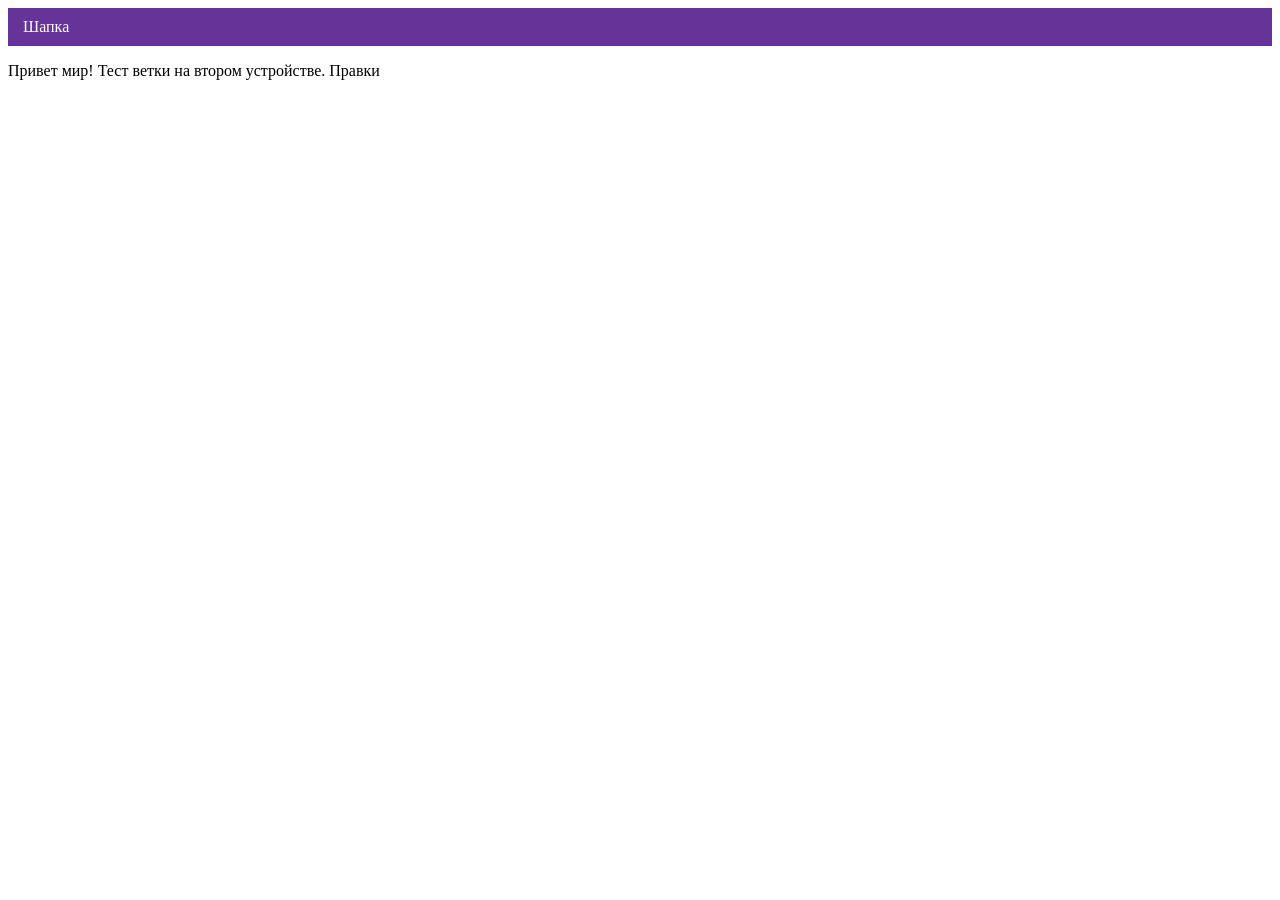
==== index.html @ c87e52ac "Deploying to gh-pages from @ genntanaka/1748441-cat-energy-31@ff156e815c1414231056977836ebc78f04cba5" ====
<!DOCTYPE html><html class="page" lang="ru"><head><meta charset="UTF-8"><title>Название проекта</title><meta name="viewport" content="width=device-width,initial-scale=1"><link rel="stylesheet" href="styles/styles.css"><script src="scripts/index.js" defer="defer"></script></head><body class="page__body"><header class="header">Шапка</header><p>Привет мир! Тест ветки на втором устройстве. Правки</p></body></html>
---- styles/styles.css ----
.header{color:#fff;background-color:#639;padding:10px 15px}
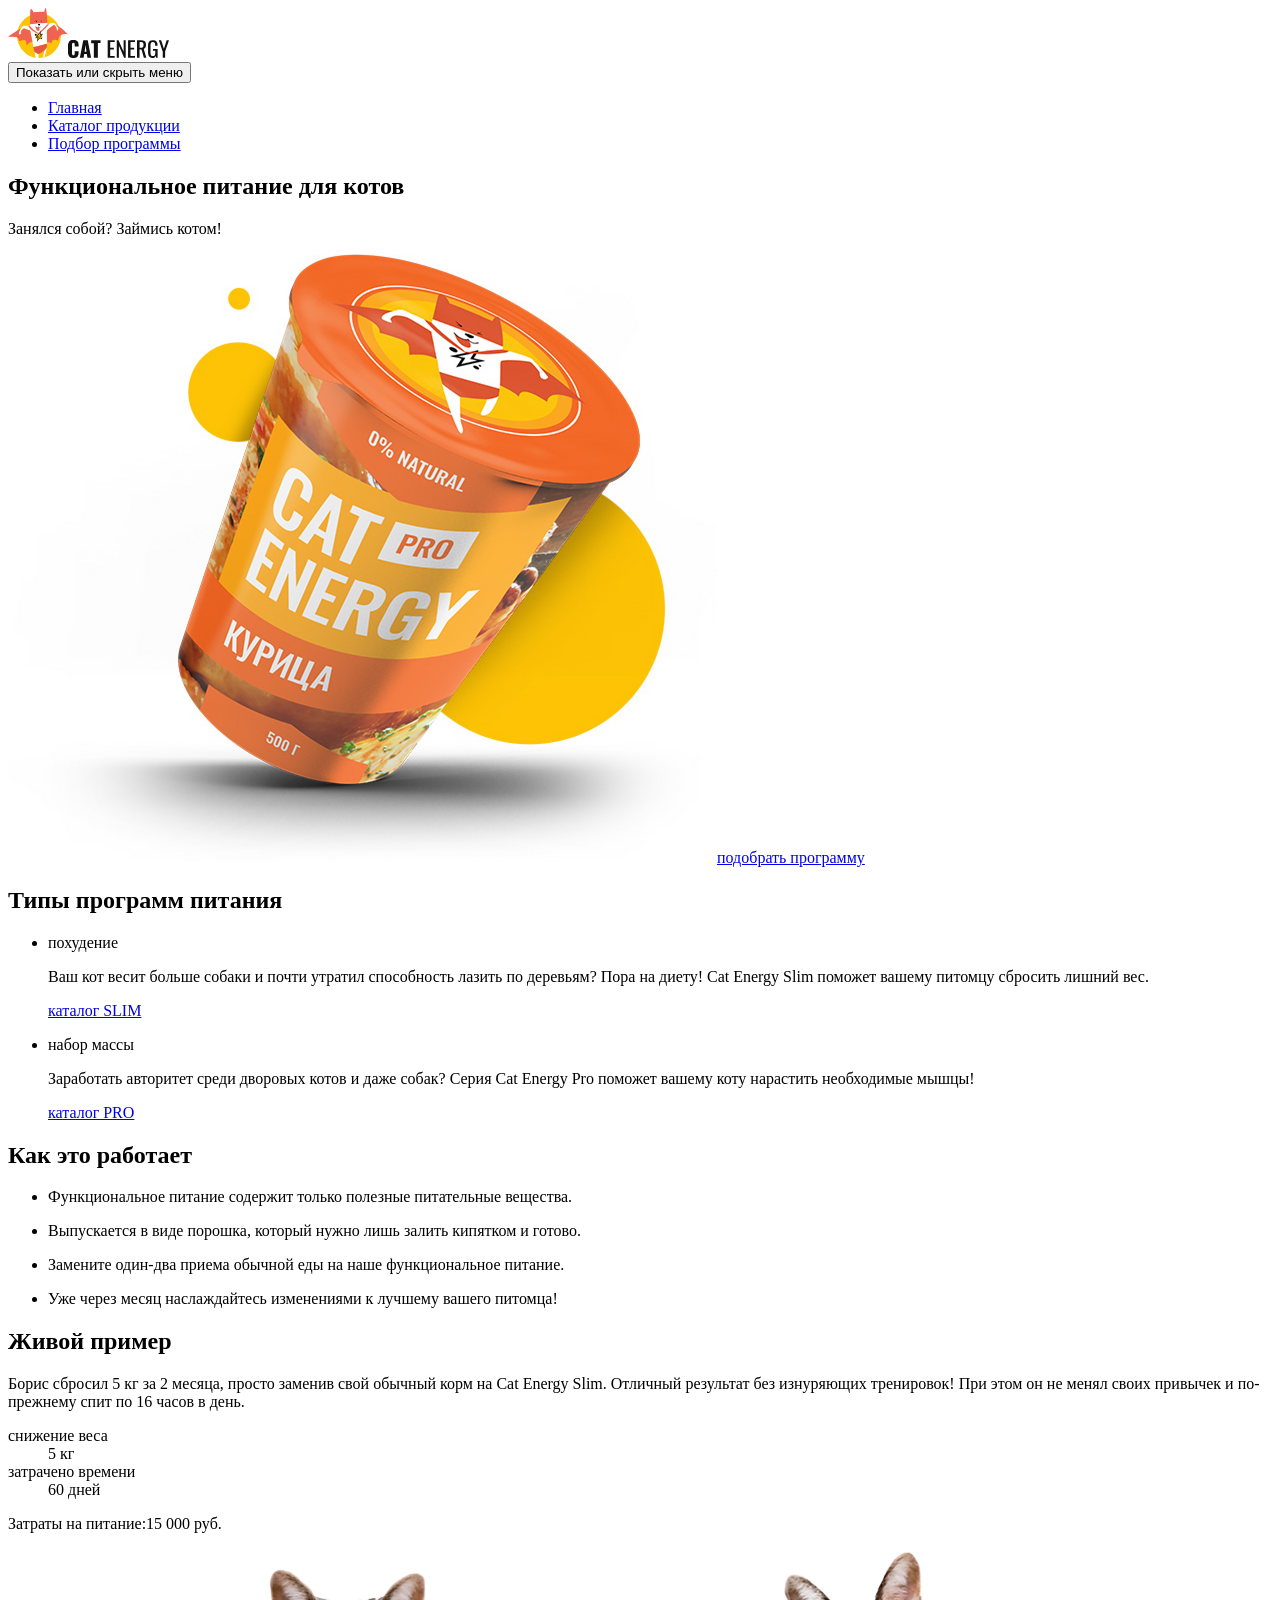
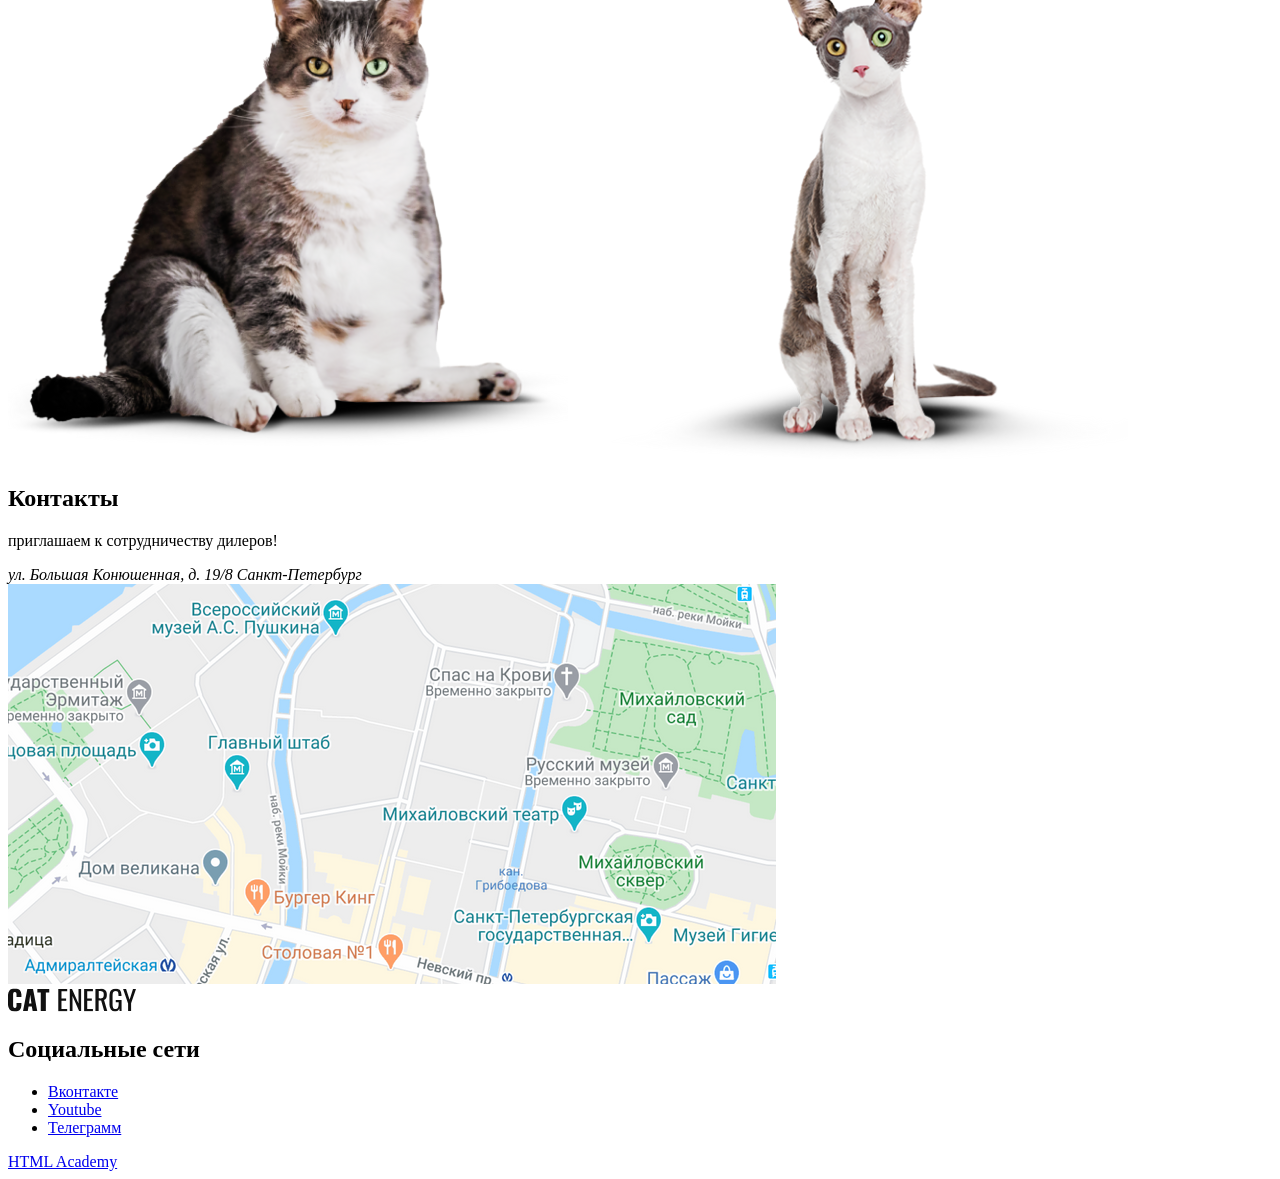
==== commit 1eb22d0b: "Deploying to gh-pages from @ genntanaka/1748441-cat-energy-31@c30f4a651439b0972ccc7d5ef53b4462b47292" ====
--- a/index.html
+++ b/index.html
@@ -1 +1 @@
-<!DOCTYPE html><html class="page" lang="ru"><head><meta charset="UTF-8"><title>Название проекта</title><meta name="viewport" content="width=device-width,initial-scale=1"><link rel="stylesheet" href="styles/styles.css"><script src="scripts/index.js" defer="defer"></script></head><body class="page__body"><header class="header">Шапка</header><p>Привет мир! Тест ветки на втором устройстве. Правки</p></body></html>+<!DOCTYPE html><html class="page" lang="ru"><head><meta charset="UTF-8"><title>Cat Energy - функциональное питание для котов</title><meta name="viewport" content="width=device-width,initial-scale=1"><link rel="apple-touch-icon" sizes="180x180" href="favicons/apple-touch-icon.png"><link rel="icon" type="image/png" sizes="32x32" href="favicons/favicon-32x32.png"><link rel="icon" type="image/png" sizes="16x16" href="favicons/favicon-16x16.png"><link rel="manifest" href="site.webmanifest"><link rel="mask-icon" href="favicons/safari-pinned-tab.svg" color="#5bbad5"><meta name="msapplication-TileColor" content="#da532c"><meta name="theme-color" content="#ffffff"><link rel="stylesheet" href="styles/styles.css"><script src="scripts/index.js" defer="defer"></script></head><body class="page__body"><header class="main-header"><a class="logo logo--header" href="index.html"><picture><source type="image/svg+xml" media="(min-width: 1440px)" srcset="images/logo.svg" width="70" height="59"><source type="image/svg+xml" media="(min-width: 768px)" srcset="images/t-logo.svg" width="60" height="50"><img class="main-header__logo-image" src="images/m-logo.svg" width="33" height="38" alt="Логотип белый кот в оранжевом костюме супер героя"></picture><img class="main-header__logo-text" src="images/logo-text.svg" width="101" height="18" alt="Cat Energy"></a><nav class="main-nav"><button class="main-nav__toggle toggle" type="button"><span class="visually-hidden">Показать или скрыть меню</span></button><ul class="main-nav__list menu-list"><li class="menu-list__item menu-list__item--current"><a href="index.html">Главная</a></li><li class="menu-list__item"><a href="catalog.html">Каталог продукции</a></li><li class="menu-list__item"><a href="#">Подбор программы</a></li></ul></nav></header><main class="main"><section class="hero"><h1 class="hero__title">Функциональное питание для котов</h1><p class="hero__text">Занялся собой? Займись котом!</p><picture><source width="522" height="499" type="image/png" media="(min-width: 1440px)" srcset="images/hero-jar@1x.png, images/hero-jar@2x.png 2x"><source width="709" height="609" type="image/png" media="(min-width: 768px)" srcset="images/t-hero-jar@1x.png, images/t-hero-jar@2x.png 2x"><img class="hero__image" src="images/m-hero-jar@1x.png" srcset="images/m-hero-jar@2x.png 2x" width="280" height="270" alt="Баночка с питанием для котом со вкусом курицы"></picture><a class="hero__buttom button button--primary" href="#">подобрать программу</a></section><section class="program"><h2 class="visually-hidden">Типы программ питания</h2><ul class="program__list"><li class="program__item program__item--slim"><p class="program__title">похудение</p><p class="program__text">Ваш кот весит больше собаки и почти утратил способность лазить по деревьям? Пора на диету! Cat Energy Slim поможет вашему питомцу сбросить лишний вес.</p><a class="program__link" href="#">каталог SLIM</a></li><li class="program__item program__item--pro"><p class="program__title">набор массы</p><p class="program__text">Заработать авторитет среди дворовых котов и даже собак? Серия Cat Energy Pro поможет вашему коту нарастить необходимые мышцы!</p><a class="program__link" href="#">каталог PRO</a></li></ul></section><section class="usage"><h2 class="usage__title title">Как это работает</h2><ul class="usage__list"><li class="usage__item usage__item--health"><p class="usage__text">Функциональное питание содержит только полезные питательные вещества.</p></li><li class="usage__item usage__item--water"><p class="usage__text">Выпускается в виде порошка, который нужно лишь залить кипятком и готово.</p></li><li class="usage__item usage__item--food"><p class="usage__text">Замените один-два приема обычной еды на наше функциональное питание.</p></li><li class="usage__item usage__item--time"><p class="usage__text">Уже через месяц наслаждайтесь изменениями к лучшему вашего питомца!</p></li></ul></section><section class="result"><h2 class="result__title title">Живой пример</h2><p class="result__text">Борис сбросил 5 кг за 2 месяца, просто заменив свой обычный корм на Cat Energy Slim. Отличный результат без изнуряющих тренировок! При этом он не менял своих привычек и по-прежнему спит по 16 часов в день.</p><dl class="result__list"><dt>снижение веса</dt><dd>5 кг</dd><dt>затрачено времени</dt><dd>60 дней</dd></dl><p class="result__price"><span>Затраты на питание:</span><span>15 000 руб.</span></p><div class="result__images result-swipe"><picture><source width="560" height="512" type="image/png" media="(min-width: 768px)" srcset="images/t-before-cat@1x.png, images/t-before-cat@2x.png 2x"><img class="result-swipe__before" src="images/m-before-cat@1x.png" srcset="images/m-before-cat@2x.png 2x" width="280" height="256" alt="Толстый черно белый кот до приема специального питания"></picture><span class="result-swipe__button"></span><picture><source width="560" height="512" type="image/png" media="(min-width: 768px)" srcset="images/t-after-cat@1x.png, images/t-after-cat@2x.png 2x"><img class="result-swipe__after" src="images/m-after-cat@1x.png" srcset="images/m-after-cat@2x.png 2x" width="280" height="256" alt="Стройный черно белый кот после приема специально питания"></picture></div></section><section class="contacts"><h2 class="visually-hidden">Контакты</h2><p class="contacts__invite">приглашаем к сотрудничеству дилеров!</p><address class="contacts__address">ул. Большая Конюшенная, д. 19/8 Санкт-Петербург</address><div class="map"><picture><source width="1440" height="400" type="image/png" media="(min-width: 1440px)" srcset="images/map@1x.png, images/map@2x.png 2x"><source width="768" height="400" type="image/png" media="(min-width: 768px)" srcset="images/t-map@1x.png, images/t-map@2x.png 2x"><img class="contacts__map" src="images/m-map@1x.png" srcset="images/m-map@2x.png 2x" width="320" height="362" alt="карта с маркером по адресу ул. Большая Конюшенная, д. 19/8 Санкт-Петербург"></picture><!-- будущий фрейм карты --></div></section></main><footer class="main-footer"><a class="logo logo--footer" href="index.html"><img class="main-footer__image" src="images/logo-text.svg" width="128" height="24" alt="Cat Energy"></a><section class="main-footer__social social"><h2 class="visually-hidden">Социальные сети</h2><ul class="social__list"><li class="social__item"><a class="social__link social__link--vk" href="#"><span class="visually-hidden">Вконтакте</span></a></li><li class="social__item"><a class="social__link social__link--youtube" href="#"><span class="visually-hidden">Youtube</span></a></li><li class="social__item"><a class="social__link social__link--tg" href="#"><span class="visually-hidden">Телеграмм</span></a></li></ul></section><a class="main-footer__developer" href="https://htmlacademy.ru/intensive/adaptive">HTML Academy</a></footer></body></html>
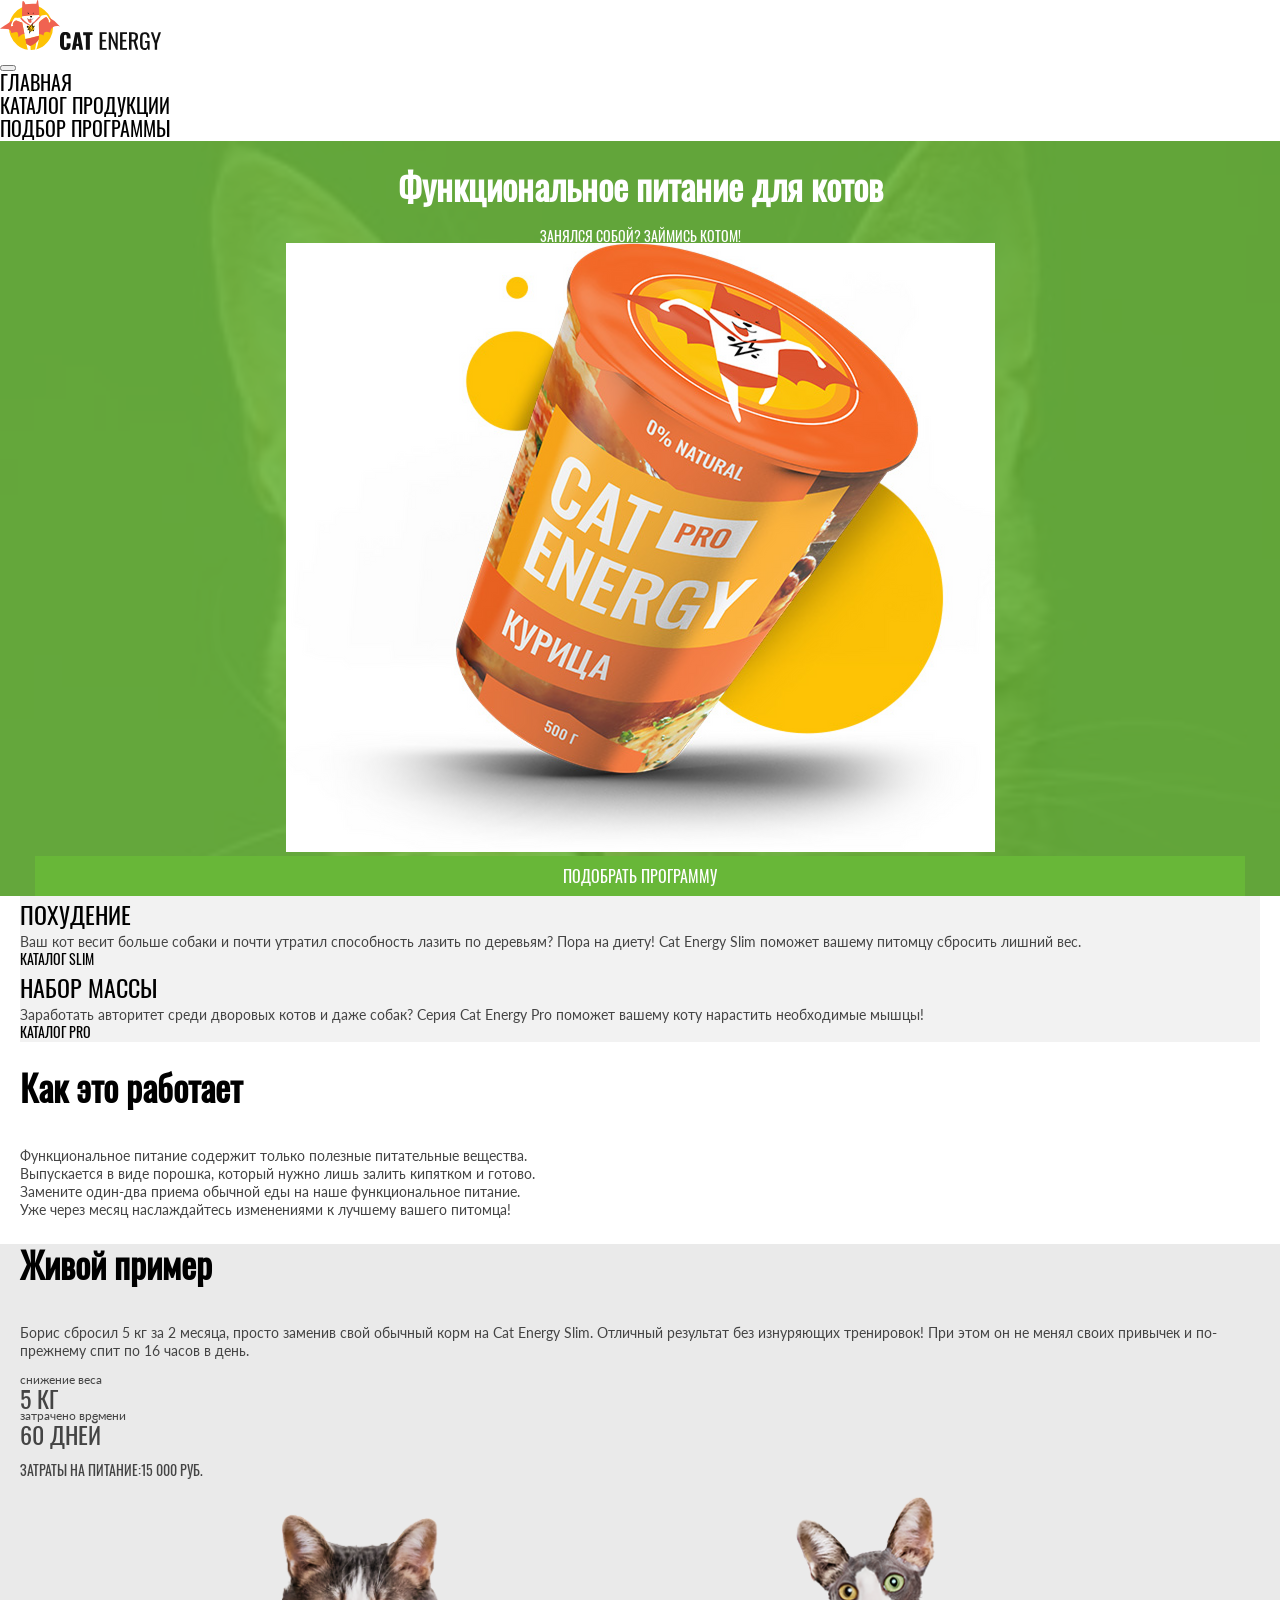
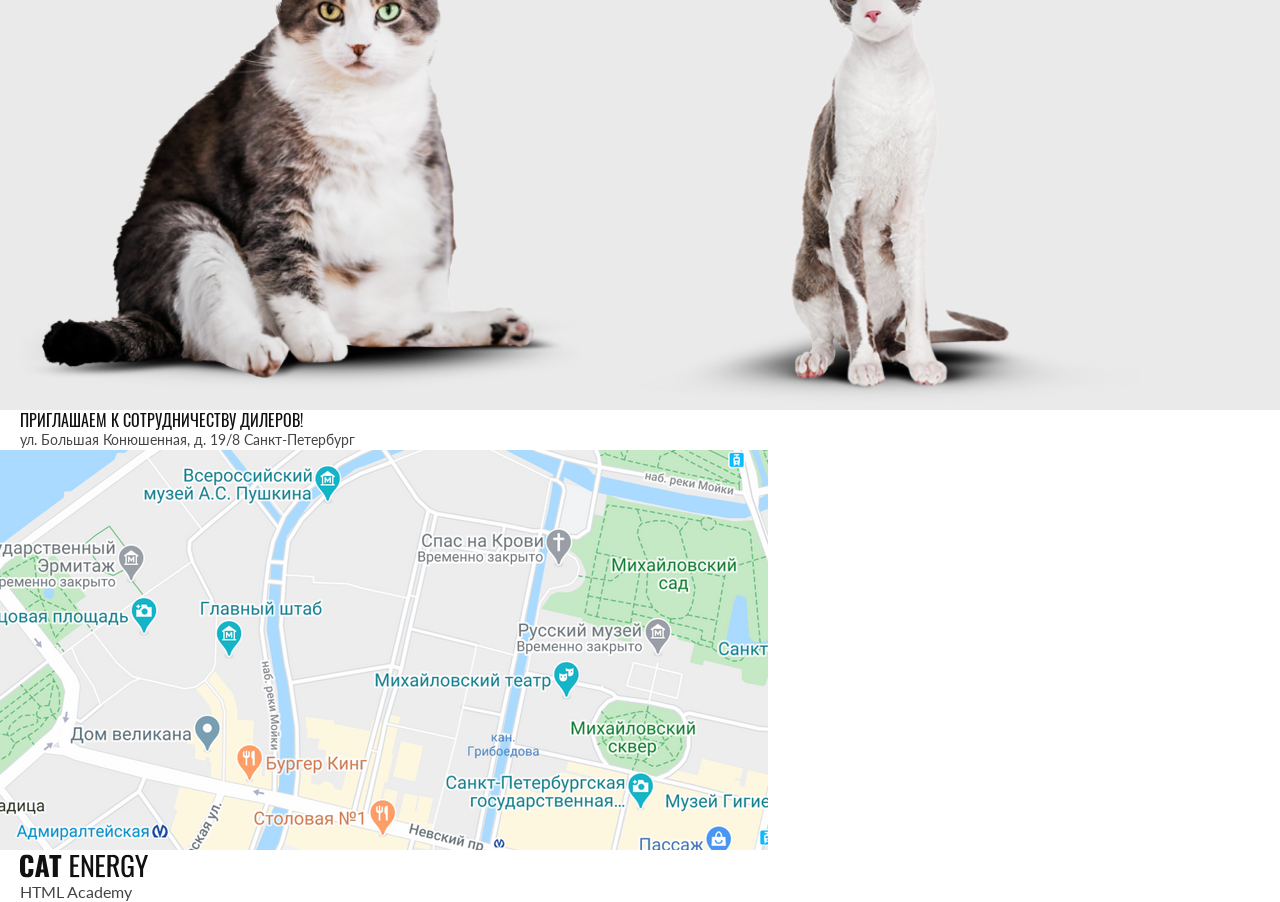
==== commit a0e30fda: "Deploying to gh-pages from @ genntanaka/1748441-cat-energy-31@dd39fb666458b2b777baa7ffbe27eadab1849f" ====
--- a/index.html
+++ b/index.html
@@ -1 +1 @@
-<!DOCTYPE html><html class="page" lang="ru"><head><meta charset="UTF-8"><title>Cat Energy - функциональное питание для котов</title><meta name="viewport" content="width=device-width,initial-scale=1"><link rel="apple-touch-icon" sizes="180x180" href="favicons/apple-touch-icon.png"><link rel="icon" type="image/png" sizes="32x32" href="favicons/favicon-32x32.png"><link rel="icon" type="image/png" sizes="16x16" href="favicons/favicon-16x16.png"><link rel="manifest" href="site.webmanifest"><link rel="mask-icon" href="favicons/safari-pinned-tab.svg" color="#5bbad5"><meta name="msapplication-TileColor" content="#da532c"><meta name="theme-color" content="#ffffff"><link rel="stylesheet" href="styles/styles.css"><script src="scripts/index.js" defer="defer"></script></head><body class="page__body"><header class="main-header"><a class="logo logo--header" href="index.html"><picture><source type="image/svg+xml" media="(min-width: 1440px)" srcset="images/logo.svg" width="70" height="59"><source type="image/svg+xml" media="(min-width: 768px)" srcset="images/t-logo.svg" width="60" height="50"><img class="main-header__logo-image" src="images/m-logo.svg" width="33" height="38" alt="Логотип белый кот в оранжевом костюме супер героя"></picture><img class="main-header__logo-text" src="images/logo-text.svg" width="101" height="18" alt="Cat Energy"></a><nav class="main-nav"><button class="main-nav__toggle toggle" type="button"><span class="visually-hidden">Показать или скрыть меню</span></button><ul class="main-nav__list menu-list"><li class="menu-list__item menu-list__item--current"><a href="index.html">Главная</a></li><li class="menu-list__item"><a href="catalog.html">Каталог продукции</a></li><li class="menu-list__item"><a href="#">Подбор программы</a></li></ul></nav></header><main class="main"><section class="hero"><h1 class="hero__title">Функциональное питание для котов</h1><p class="hero__text">Занялся собой? Займись котом!</p><picture><source width="522" height="499" type="image/png" media="(min-width: 1440px)" srcset="images/hero-jar@1x.png, images/hero-jar@2x.png 2x"><source width="709" height="609" type="image/png" media="(min-width: 768px)" srcset="images/t-hero-jar@1x.png, images/t-hero-jar@2x.png 2x"><img class="hero__image" src="images/m-hero-jar@1x.png" srcset="images/m-hero-jar@2x.png 2x" width="280" height="270" alt="Баночка с питанием для котом со вкусом курицы"></picture><a class="hero__buttom button button--primary" href="#">подобрать программу</a></section><section class="program"><h2 class="visually-hidden">Типы программ питания</h2><ul class="program__list"><li class="program__item program__item--slim"><p class="program__title">похудение</p><p class="program__text">Ваш кот весит больше собаки и почти утратил способность лазить по деревьям? Пора на диету! Cat Energy Slim поможет вашему питомцу сбросить лишний вес.</p><a class="program__link" href="#">каталог SLIM</a></li><li class="program__item program__item--pro"><p class="program__title">набор массы</p><p class="program__text">Заработать авторитет среди дворовых котов и даже собак? Серия Cat Energy Pro поможет вашему коту нарастить необходимые мышцы!</p><a class="program__link" href="#">каталог PRO</a></li></ul></section><section class="usage"><h2 class="usage__title title">Как это работает</h2><ul class="usage__list"><li class="usage__item usage__item--health"><p class="usage__text">Функциональное питание содержит только полезные питательные вещества.</p></li><li class="usage__item usage__item--water"><p class="usage__text">Выпускается в виде порошка, который нужно лишь залить кипятком и готово.</p></li><li class="usage__item usage__item--food"><p class="usage__text">Замените один-два приема обычной еды на наше функциональное питание.</p></li><li class="usage__item usage__item--time"><p class="usage__text">Уже через месяц наслаждайтесь изменениями к лучшему вашего питомца!</p></li></ul></section><section class="result"><h2 class="result__title title">Живой пример</h2><p class="result__text">Борис сбросил 5 кг за 2 месяца, просто заменив свой обычный корм на Cat Energy Slim. Отличный результат без изнуряющих тренировок! При этом он не менял своих привычек и по-прежнему спит по 16 часов в день.</p><dl class="result__list"><dt>снижение веса</dt><dd>5 кг</dd><dt>затрачено времени</dt><dd>60 дней</dd></dl><p class="result__price"><span>Затраты на питание:</span><span>15 000 руб.</span></p><div class="result__images result-swipe"><picture><source width="560" height="512" type="image/png" media="(min-width: 768px)" srcset="images/t-before-cat@1x.png, images/t-before-cat@2x.png 2x"><img class="result-swipe__before" src="images/m-before-cat@1x.png" srcset="images/m-before-cat@2x.png 2x" width="280" height="256" alt="Толстый черно белый кот до приема специального питания"></picture><span class="result-swipe__button"></span><picture><source width="560" height="512" type="image/png" media="(min-width: 768px)" srcset="images/t-after-cat@1x.png, images/t-after-cat@2x.png 2x"><img class="result-swipe__after" src="images/m-after-cat@1x.png" srcset="images/m-after-cat@2x.png 2x" width="280" height="256" alt="Стройный черно белый кот после приема специально питания"></picture></div></section><section class="contacts"><h2 class="visually-hidden">Контакты</h2><p class="contacts__invite">приглашаем к сотрудничеству дилеров!</p><address class="contacts__address">ул. Большая Конюшенная, д. 19/8 Санкт-Петербург</address><div class="map"><picture><source width="1440" height="400" type="image/png" media="(min-width: 1440px)" srcset="images/map@1x.png, images/map@2x.png 2x"><source width="768" height="400" type="image/png" media="(min-width: 768px)" srcset="images/t-map@1x.png, images/t-map@2x.png 2x"><img class="contacts__map" src="images/m-map@1x.png" srcset="images/m-map@2x.png 2x" width="320" height="362" alt="карта с маркером по адресу ул. Большая Конюшенная, д. 19/8 Санкт-Петербург"></picture><!-- будущий фрейм карты --></div></section></main><footer class="main-footer"><a class="logo logo--footer" href="index.html"><img class="main-footer__image" src="images/logo-text.svg" width="128" height="24" alt="Cat Energy"></a><section class="main-footer__social social"><h2 class="visually-hidden">Социальные сети</h2><ul class="social__list"><li class="social__item"><a class="social__link social__link--vk" href="#"><span class="visually-hidden">Вконтакте</span></a></li><li class="social__item"><a class="social__link social__link--youtube" href="#"><span class="visually-hidden">Youtube</span></a></li><li class="social__item"><a class="social__link social__link--tg" href="#"><span class="visually-hidden">Телеграмм</span></a></li></ul></section><a class="main-footer__developer" href="https://htmlacademy.ru/intensive/adaptive">HTML Academy</a></footer></body></html>+<!DOCTYPE html><html class="page" lang="ru"><head><meta charset="UTF-8"><title>Cat Energy - функциональное питание для котов</title><meta name="viewport" content="width=device-width,initial-scale=1"><link rel="apple-touch-icon" sizes="180x180" href="favicons/apple-touch-icon.png"><link rel="icon" type="image/png" sizes="32x32" href="favicons/favicon-32x32.png"><link rel="icon" type="image/png" sizes="16x16" href="favicons/favicon-16x16.png"><link rel="manifest" href="site.webmanifest"><link rel="mask-icon" href="favicons/safari-pinned-tab.svg" color="#5bbad5"><meta name="msapplication-TileColor" content="#da532c"><meta name="theme-color" content="#ffffff"><link rel="stylesheet" href="styles/styles.css"><script src="scripts/index.js" defer="defer"></script></head><body class="page__body"><header class="main-header"><a class="logo logo--header" href="index.html"><picture><source type="image/svg+xml" media="(min-width: 1440px)" srcset="images/logo.svg" width="70" height="59"><source type="image/svg+xml" media="(min-width: 768px)" srcset="images/t-logo.svg" width="60" height="50"><img class="main-header__logo-image" src="images/m-logo.svg" width="33" height="38" alt="Логотип белый кот в оранжевом костюме супер героя"></picture><img class="main-header__logo-text" src="images/logo-text.svg" width="101" height="18" alt="Cat Energy"></a><nav class="main-nav"><button class="main-nav__toggle toggle" type="button"><span class="visually-hidden">Показать или скрыть меню</span></button><ul class="main-nav__list menu-list"><li class="menu-list__item menu-list__item--current"><a class="menu-list_link" href="index.html">Главная</a></li><li class="menu-list__item"><a class="menu-list_link" href="catalog.html">Каталог продукции</a></li><li class="menu-list__item"><a class="menu-list_link" href="#">Подбор программы</a></li></ul></nav></header><main class="main"><section class="hero container"><h1 class="hero__title">Функциональное питание для котов</h1><p class="hero__text">Занялся собой? Займись котом!</p><picture><source width="522" height="499" type="image/png" media="(min-width: 1440px)" srcset="images/hero-jar@1x.png, images/hero-jar@2x.png 2x"><source width="709" height="609" type="image/png" media="(min-width: 768px)" srcset="images/t-hero-jar@1x.png, images/t-hero-jar@2x.png 2x"><img class="hero__image" src="images/m-hero-jar@1x.png" srcset="images/m-hero-jar@2x.png 2x" width="280" height="270" alt="Баночка с питанием для котом со вкусом курицы"></picture><a class="hero__button button button--primary" href="#">подобрать программу</a></section><section class="program container"><h2 class="visually-hidden">Типы программ питания</h2><ul class="program__list"><li class="program__item program__item--slim"><p class="program__title">похудение</p><p class="program__text">Ваш кот весит больше собаки и почти утратил способность лазить по деревьям? Пора на диету! Cat Energy Slim поможет вашему питомцу сбросить лишний вес.</p><a class="program__link" href="#">каталог SLIM</a></li><li class="program__item program__item--pro"><p class="program__title">набор массы</p><p class="program__text">Заработать авторитет среди дворовых котов и даже собак? Серия Cat Energy Pro поможет вашему коту нарастить необходимые мышцы!</p><a class="program__link" href="#">каталог PRO</a></li></ul></section><section class="usage container"><h2 class="usage__title title">Как это работает</h2><ul class="usage__list"><li class="usage__item usage__item--health"><p class="usage__text">Функциональное питание содержит только полезные питательные вещества.</p></li><li class="usage__item usage__item--water"><p class="usage__text">Выпускается в виде порошка, который нужно лишь залить кипятком и готово.</p></li><li class="usage__item usage__item--food"><p class="usage__text">Замените один-два приема обычной еды на наше функциональное питание.</p></li><li class="usage__item usage__item--time"><p class="usage__text">Уже через месяц наслаждайтесь изменениями к лучшему вашего питомца!</p></li></ul></section><section class="result container"><h2 class="result__title title">Живой пример</h2><p class="result__text">Борис сбросил 5 кг за 2 месяца, просто заменив свой обычный корм на Cat Energy Slim. Отличный результат без изнуряющих тренировок! При этом он не менял своих привычек и по-прежнему спит по 16 часов в день.</p><dl class="result__list"><dt>снижение веса</dt><dd>5 кг</dd><dt>затрачено времени</dt><dd>60 дней</dd></dl><p class="result__price"><span>Затраты на питание:</span><span>15 000 руб.</span></p><div class="result__images result-swipe"><picture><source width="560" height="512" type="image/png" media="(min-width: 768px)" srcset="images/t-before-cat@1x.png, images/t-before-cat@2x.png 2x"><img class="result-swipe__before" src="images/m-before-cat@1x.png" srcset="images/m-before-cat@2x.png 2x" width="280" height="256" alt="Толстый черно белый кот до приема специального питания"></picture><span class="result-swipe__button"></span><picture><source width="560" height="512" type="image/png" media="(min-width: 768px)" srcset="images/t-after-cat@1x.png, images/t-after-cat@2x.png 2x"><img class="result-swipe__after" src="images/m-after-cat@1x.png" srcset="images/m-after-cat@2x.png 2x" width="280" height="256" alt="Стройный черно белый кот после приема специально питания"></picture></div></section><section class="contacts"><div class="container"><h2 class="visually-hidden">Контакты</h2><p class="contacts__invite">приглашаем к сотрудничеству дилеров!</p><address class="contacts__address">ул. Большая Конюшенная, д. 19/8 Санкт-Петербург</address></div><div class="contacts__map map"><picture><source width="1440" height="400" type="image/png" media="(min-width: 1440px)" srcset="images/map@1x.png, images/map@2x.png 2x"><source width="768" height="400" type="image/png" media="(min-width: 768px)" srcset="images/t-map@1x.png, images/t-map@2x.png 2x"><img class="contacts__images" src="images/m-map@1x.png" srcset="images/m-map@2x.png 2x" width="320" height="362" alt="карта с маркером по адресу ул. Большая Конюшенная, д. 19/8 Санкт-Петербург"></picture><!-- будущий фрейм карты --></div></section></main><footer class="main-footer container"><a class="logo logo--footer" href="index.html"><img class="main-footer__image" src="images/logo-text.svg" width="128" height="24" alt="Cat Energy"></a><section class="main-footer__social social"><h2 class="visually-hidden">Социальные сети</h2><ul class="social__list"><li class="social__item"><a class="social__link social__link--vk" href="#"><span class="visually-hidden">Вконтакте</span></a></li><li class="social__item"><a class="social__link social__link--youtube" href="#"><span class="visually-hidden">Youtube</span></a></li><li class="social__item"><a class="social__link social__link--tg" href="#"><span class="visually-hidden">Телеграмм</span></a></li></ul></section><a class="main-footer__developer" href="https://htmlacademy.ru/intensive/adaptive">HTML Academy</a></footer></body></html>
--- a/styles/styles.css
+++ b/styles/styles.css
@@ -1 +1 @@
-.header{color:#fff;background-color:#639;padding:10px 15px}+:root{--text-basic-color:#444;--text-secondary-color:#000;--text-title-color:#222;--text-light-color:#fff;--basic-background:#68b738d9;--secondary-background:#f2f2f2;--button-basic:#68b738;--button-secondary:#f2f2f2;--width-mobile:320px;--width-tablet:768px;--width-desctop:1440px}@font-face{font-family:Lato;font-weight:400;font-style:normal;src:url(../fonts/lato/Lato-Regular.woff2)format("woff2");font-display:swap}@font-face{font-family:Oswald;font-weight:400;font-style:normal;src:url(../fonts/oswald/oswaldregular.woff2)format("woff2");font-display:swap}.page{height:100%}.page__body{color:var(--text-basic-color,#444);background-color:#fff;flex-direction:column;height:100%;margin:0;font-family:Lato,Arial,sans-serif;font-size:14px;line-height:18px;display:flex}.main{flex-grow:1}.visually-hidden{position:fixed;transform:scale(0)}.container{padding:0 20px}.button{text-transform:uppercase;text-align:center;cursor:pointer;border:none;padding:10px 26px;font-family:Oswald,Arial,sans-serif;font-size:16px;line-height:20px;text-decoration:none;display:block}.button--primary{background-color:var(--button-basic,#68b738);color:var(--text-light-color,#fff)}.button--secondary{background-color:var(--button-secondary,#f2f2f2);color:var(--text-basic-color,#444)}.title{color:#000;margin:25px 0 40px;font-family:Oswald,Arial,sans-serif;font-size:36px;line-height:40px}.title--decor{font-size:24px;line-height:24px}.form__text{color:var(--text-secondary-color,#000);text-align:center;margin:0;font-family:Oswald,Arial,sans-serif;font-size:16px;line-height:24px}.form__input{border:1px solid #cdcdcd;padding:13px;font-family:Oswald,Arial,sans-serif;font-size:20px}.form__button{width:100%}.menu-list{margin:0;padding:0;list-style:none}.menu-list_link{color:var(--text-secondary-color,#000);text-transform:uppercase;font-family:Oswald,Arial,sans-serif;font-size:20px;line-height:20px;text-decoration:none}.hero{text-align:center;background-image:url(../images/m-hero-bg@1x.jpg);background-position:top;background-repeat:no-repeat;background-size:cover;padding:27px 35px 0;position:relative}.hero:before{content:"";background-color:var(--basic-background,#68b738d9);width:100%;height:100%;display:block;position:absolute;top:0;left:0}.hero__title{color:var(--text-light-color,#fff);z-index:1;margin:0 0 25px;font-family:Oswald,Arial,sans-serif;font-size:36px;line-height:36px;position:relative}.hero__text{color:var(--text-light-color,#fff);text-transform:uppercase;z-index:1;margin:0;font-family:Oswald,Arial,sans-serif;font-size:14px;line-height:14px;position:relative}.hero__image,.hero__button{z-index:1;position:relative}.program__list{margin:0;padding:0;list-style:none}.program__item{background-color:var(--secondary-background,#f2f2f2)}.program__title{text-transform:uppercase;color:var(--text-secondary-color,#000);margin:0;font-family:Oswald,Arial,sans-serif;font-size:24px;line-height:37px}.program__text{margin:0}.program__link{font-family:Oswald,Arial,sans-serif;font-style:16px;color:var(--text-secondary-color,#000);text-transform:uppercase;line-height:16px;text-decoration:none}.usage__list{margin:0;padding:0;list-style:none}.usage__text{margin:0}.result{background-color:#eaeaea}.result__list dt{font-size:12px;line-height:12px}.result__list dd{text-transform:uppercase;margin:0;font-family:Oswald,Arial,sans-serif;font-size:24px;line-height:24px}.result__price{text-transform:uppercase;font-family:Oswald,Arial,sans-serif;font-size:14px;line-height:20px}.contacts__invite{text-transform:uppercase;color:#111;margin:0;font-family:Oswald,Arial,sans-serif;font-size:16px;line-height:20px}.contacts__address{font-style:normal;line-height:20px}.main-footer__developer{color:var(--text-basic-color,#444);font-size:16px;line-height:20px;text-decoration:none}.social__list{margin:0;padding:0;list-style:none}.catalog-title{line-height:36px}.catalog-list{margin:0;padding:0;list-style:none}.cart__link-title{color:var(--text-title-color,#222);text-transform:uppercase;font-family:Oswald,Arial,sans-serif;font-size:16px;line-height:20px;text-decoration:none}.cart__title{margin:0}.cart__characteristics{color:var(--text-basic-color,#444);font-size:12px;line-height:16px}.cart__value{justify-content:space-between;display:flex}.cart__value dd{margin:0}.cart__button{width:100%}.pagination__title{text-align:center;text-transform:uppercase;color:#111;margin:0;font-family:Oswald,Arial,sans-serif;font-size:16px;line-height:20px}.pagination__text{text-align:center;color:var(--text-basic-color,#444);margin:0;font-size:12px;line-height:16px}.pagination__button{width:100%}.upsell__list{margin:0;padding:0;list-style:none}.upsell__item{border-top:1px solid #cdcdcd;padding-top:13px;padding-bottom:19px;display:block}.upsell__item:last-child{border-bottom:1px solid #cdcdcd}.upsell__title{color:var(--text-title-color,#222);text-transform:uppercase;margin:0;font-family:Oswald,Arial,sans-serif;font-size:16px;line-height:16px}.upsell_characteristics{color:var(--text-basic-color,#444);justify-content:space-between;font-size:14px;line-height:14px;display:flex}.upsell__weight,.upsell__price{margin:0}.upsell_button{width:100%}.gifts{background-color:var(--basic-background,#68b738d9);padding:186px 55px 43px}.gifts__text{color:var(--text-light-color,#fff);text-align:center;margin:0;font-size:16px;line-height:20px}
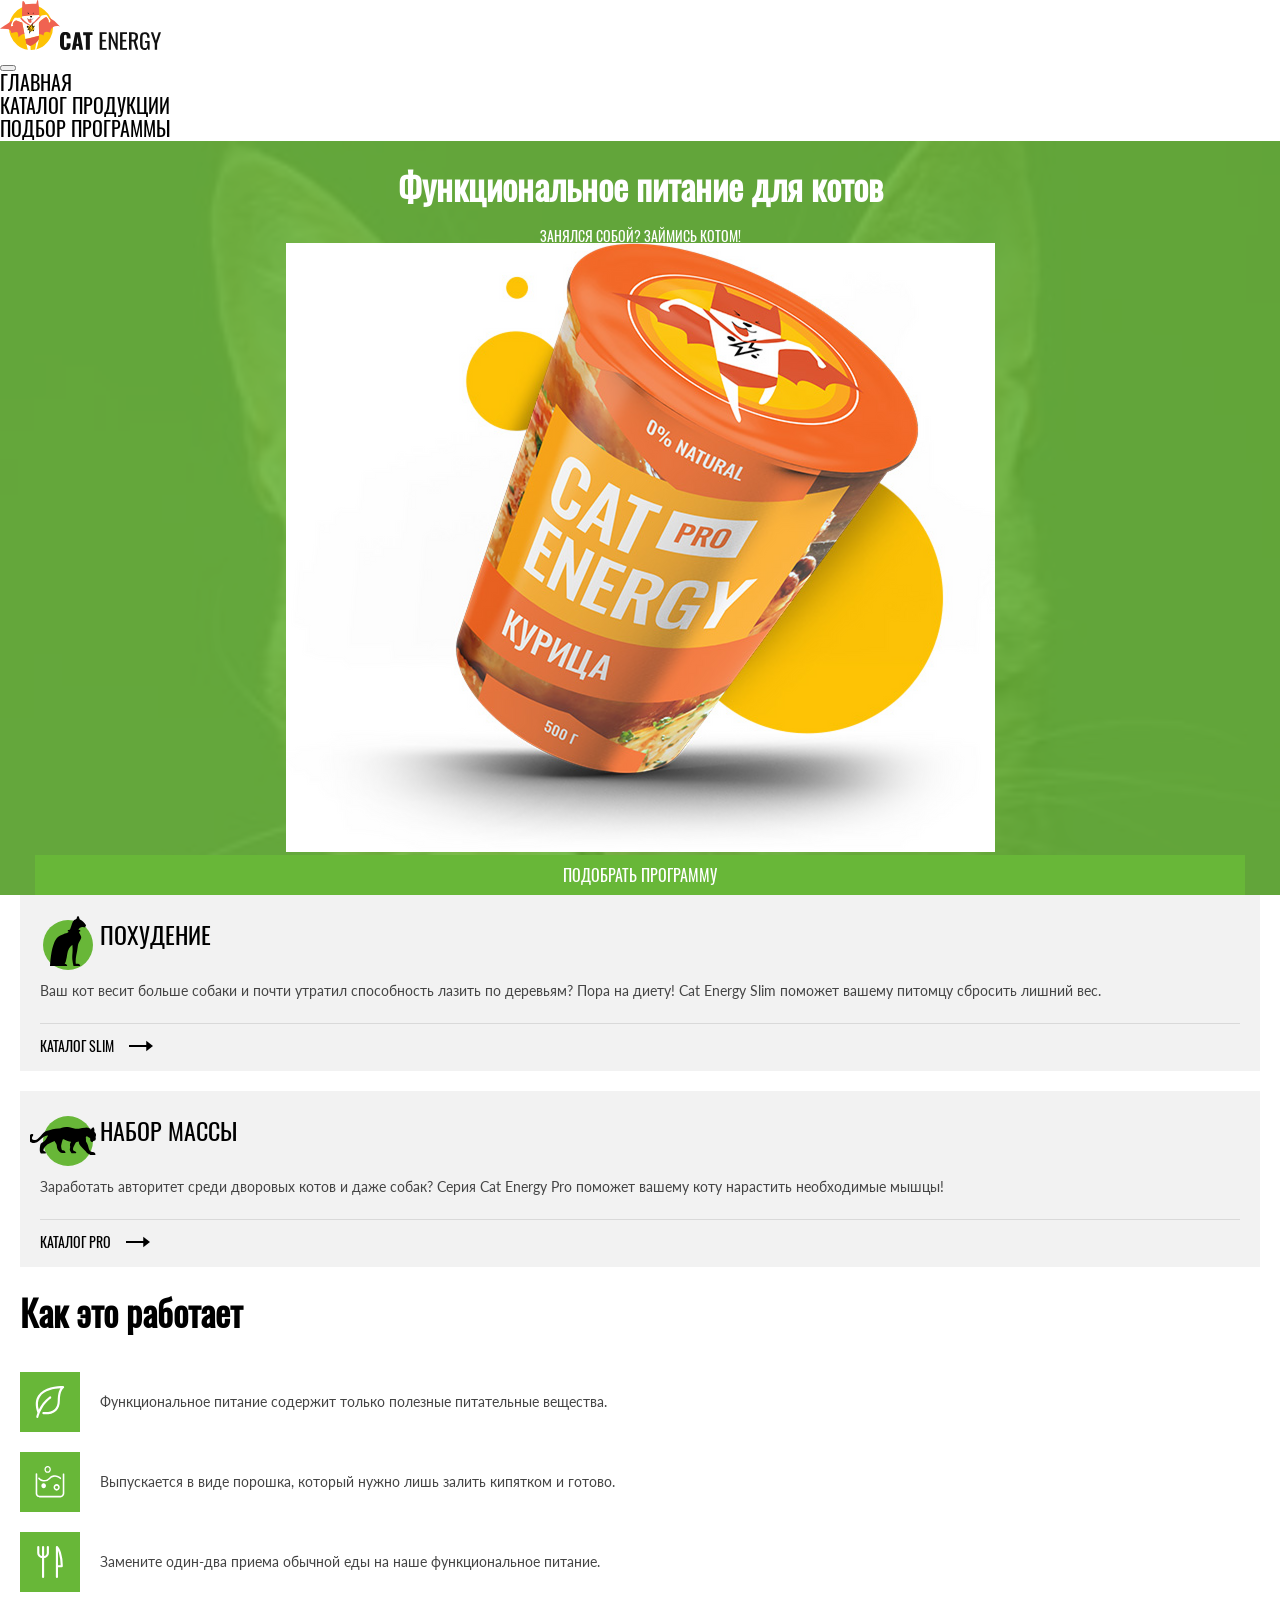
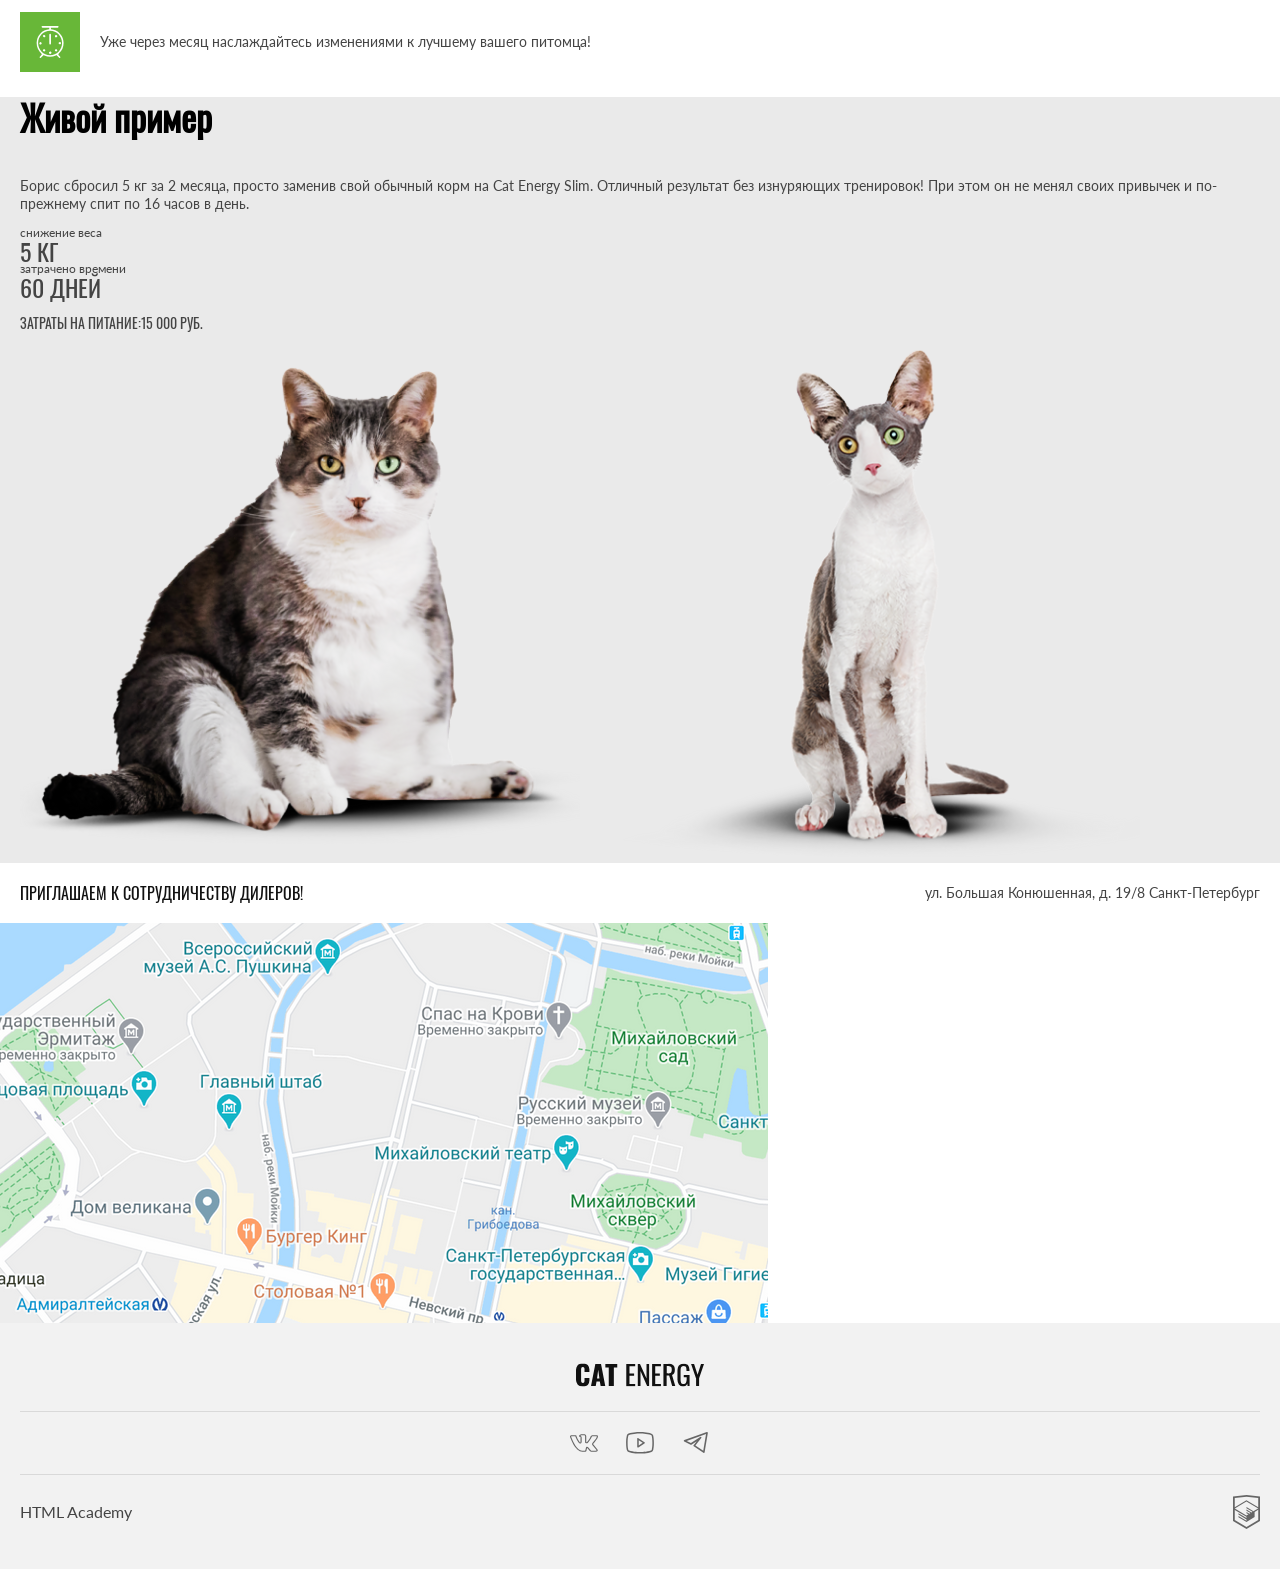
==== commit 0b073cd1: "Deploying to gh-pages from @ genntanaka/1748441-cat-energy-31@5207e8b065bd41a2972488f2aff3e60c0a476a" ====
--- a/index.html
+++ b/index.html
@@ -1 +1 @@
-<!DOCTYPE html><html class="page" lang="ru"><head><meta charset="UTF-8"><title>Cat Energy - функциональное питание для котов</title><meta name="viewport" content="width=device-width,initial-scale=1"><link rel="apple-touch-icon" sizes="180x180" href="favicons/apple-touch-icon.png"><link rel="icon" type="image/png" sizes="32x32" href="favicons/favicon-32x32.png"><link rel="icon" type="image/png" sizes="16x16" href="favicons/favicon-16x16.png"><link rel="manifest" href="site.webmanifest"><link rel="mask-icon" href="favicons/safari-pinned-tab.svg" color="#5bbad5"><meta name="msapplication-TileColor" content="#da532c"><meta name="theme-color" content="#ffffff"><link rel="stylesheet" href="styles/styles.css"><script src="scripts/index.js" defer="defer"></script></head><body class="page__body"><header class="main-header"><a class="logo logo--header" href="index.html"><picture><source type="image/svg+xml" media="(min-width: 1440px)" srcset="images/logo.svg" width="70" height="59"><source type="image/svg+xml" media="(min-width: 768px)" srcset="images/t-logo.svg" width="60" height="50"><img class="main-header__logo-image" src="images/m-logo.svg" width="33" height="38" alt="Логотип белый кот в оранжевом костюме супер героя"></picture><img class="main-header__logo-text" src="images/logo-text.svg" width="101" height="18" alt="Cat Energy"></a><nav class="main-nav"><button class="main-nav__toggle toggle" type="button"><span class="visually-hidden">Показать или скрыть меню</span></button><ul class="main-nav__list menu-list"><li class="menu-list__item menu-list__item--current"><a class="menu-list_link" href="index.html">Главная</a></li><li class="menu-list__item"><a class="menu-list_link" href="catalog.html">Каталог продукции</a></li><li class="menu-list__item"><a class="menu-list_link" href="#">Подбор программы</a></li></ul></nav></header><main class="main"><section class="hero container"><h1 class="hero__title">Функциональное питание для котов</h1><p class="hero__text">Занялся собой? Займись котом!</p><picture><source width="522" height="499" type="image/png" media="(min-width: 1440px)" srcset="images/hero-jar@1x.png, images/hero-jar@2x.png 2x"><source width="709" height="609" type="image/png" media="(min-width: 768px)" srcset="images/t-hero-jar@1x.png, images/t-hero-jar@2x.png 2x"><img class="hero__image" src="images/m-hero-jar@1x.png" srcset="images/m-hero-jar@2x.png 2x" width="280" height="270" alt="Баночка с питанием для котом со вкусом курицы"></picture><a class="hero__button button button--primary" href="#">подобрать программу</a></section><section class="program container"><h2 class="visually-hidden">Типы программ питания</h2><ul class="program__list"><li class="program__item program__item--slim"><p class="program__title">похудение</p><p class="program__text">Ваш кот весит больше собаки и почти утратил способность лазить по деревьям? Пора на диету! Cat Energy Slim поможет вашему питомцу сбросить лишний вес.</p><a class="program__link" href="#">каталог SLIM</a></li><li class="program__item program__item--pro"><p class="program__title">набор массы</p><p class="program__text">Заработать авторитет среди дворовых котов и даже собак? Серия Cat Energy Pro поможет вашему коту нарастить необходимые мышцы!</p><a class="program__link" href="#">каталог PRO</a></li></ul></section><section class="usage container"><h2 class="usage__title title">Как это работает</h2><ul class="usage__list"><li class="usage__item usage__item--health"><p class="usage__text">Функциональное питание содержит только полезные питательные вещества.</p></li><li class="usage__item usage__item--water"><p class="usage__text">Выпускается в виде порошка, который нужно лишь залить кипятком и готово.</p></li><li class="usage__item usage__item--food"><p class="usage__text">Замените один-два приема обычной еды на наше функциональное питание.</p></li><li class="usage__item usage__item--time"><p class="usage__text">Уже через месяц наслаждайтесь изменениями к лучшему вашего питомца!</p></li></ul></section><section class="result container"><h2 class="result__title title">Живой пример</h2><p class="result__text">Борис сбросил 5 кг за 2 месяца, просто заменив свой обычный корм на Cat Energy Slim. Отличный результат без изнуряющих тренировок! При этом он не менял своих привычек и по-прежнему спит по 16 часов в день.</p><dl class="result__list"><dt>снижение веса</dt><dd>5 кг</dd><dt>затрачено времени</dt><dd>60 дней</dd></dl><p class="result__price"><span>Затраты на питание:</span><span>15 000 руб.</span></p><div class="result__images result-swipe"><picture><source width="560" height="512" type="image/png" media="(min-width: 768px)" srcset="images/t-before-cat@1x.png, images/t-before-cat@2x.png 2x"><img class="result-swipe__before" src="images/m-before-cat@1x.png" srcset="images/m-before-cat@2x.png 2x" width="280" height="256" alt="Толстый черно белый кот до приема специального питания"></picture><span class="result-swipe__button"></span><picture><source width="560" height="512" type="image/png" media="(min-width: 768px)" srcset="images/t-after-cat@1x.png, images/t-after-cat@2x.png 2x"><img class="result-swipe__after" src="images/m-after-cat@1x.png" srcset="images/m-after-cat@2x.png 2x" width="280" height="256" alt="Стройный черно белый кот после приема специально питания"></picture></div></section><section class="contacts"><div class="container"><h2 class="visually-hidden">Контакты</h2><p class="contacts__invite">приглашаем к сотрудничеству дилеров!</p><address class="contacts__address">ул. Большая Конюшенная, д. 19/8 Санкт-Петербург</address></div><div class="contacts__map map"><picture><source width="1440" height="400" type="image/png" media="(min-width: 1440px)" srcset="images/map@1x.png, images/map@2x.png 2x"><source width="768" height="400" type="image/png" media="(min-width: 768px)" srcset="images/t-map@1x.png, images/t-map@2x.png 2x"><img class="contacts__images" src="images/m-map@1x.png" srcset="images/m-map@2x.png 2x" width="320" height="362" alt="карта с маркером по адресу ул. Большая Конюшенная, д. 19/8 Санкт-Петербург"></picture><!-- будущий фрейм карты --></div></section></main><footer class="main-footer container"><a class="logo logo--footer" href="index.html"><img class="main-footer__image" src="images/logo-text.svg" width="128" height="24" alt="Cat Energy"></a><section class="main-footer__social social"><h2 class="visually-hidden">Социальные сети</h2><ul class="social__list"><li class="social__item"><a class="social__link social__link--vk" href="#"><span class="visually-hidden">Вконтакте</span></a></li><li class="social__item"><a class="social__link social__link--youtube" href="#"><span class="visually-hidden">Youtube</span></a></li><li class="social__item"><a class="social__link social__link--tg" href="#"><span class="visually-hidden">Телеграмм</span></a></li></ul></section><a class="main-footer__developer" href="https://htmlacademy.ru/intensive/adaptive">HTML Academy</a></footer></body></html>+<!DOCTYPE html><html class="page" lang="ru"><head><meta charset="UTF-8"><title>Cat Energy - функциональное питание для котов</title><meta name="viewport" content="width=device-width,initial-scale=1"><link rel="apple-touch-icon" sizes="180x180" href="favicons/apple-touch-icon.png"><link rel="icon" type="image/png" sizes="32x32" href="favicons/favicon-32x32.png"><link rel="icon" type="image/png" sizes="16x16" href="favicons/favicon-16x16.png"><link rel="manifest" href="site.webmanifest"><link rel="mask-icon" href="favicons/safari-pinned-tab.svg" color="#5bbad5"><meta name="msapplication-TileColor" content="#da532c"><meta name="theme-color" content="#ffffff"><link rel="stylesheet" href="styles/styles.css"><script src="scripts/index.js" defer="defer"></script></head><body class="page__body"><header class="main-header"><a class="logo logo--header" href="index.html"><picture><source type="image/svg+xml" media="(min-width: 1440px)" srcset="images/logo.svg" width="70" height="59"><source type="image/svg+xml" media="(min-width: 768px)" srcset="images/t-logo.svg" width="60" height="50"><img class="main-header__logo-image" src="images/m-logo.svg" width="33" height="38" alt="Логотип белый кот в оранжевом костюме супер героя"></picture><img class="main-header__logo-text" src="images/logo-text.svg" width="101" height="18" alt="Cat Energy"></a><nav class="main-nav"><button class="main-nav__toggle toggle" type="button"><span class="visually-hidden">Показать или скрыть меню</span></button><ul class="main-nav__list menu-list"><li class="menu-list__item menu-list__item--current"><a class="menu-list_link" href="index.html">Главная</a></li><li class="menu-list__item"><a class="menu-list_link" href="catalog.html">Каталог продукции</a></li><li class="menu-list__item"><a class="menu-list_link" href="#">Подбор программы</a></li></ul></nav></header><main class="main"><section class="hero container"><h1 class="hero__title">Функциональное питание для котов</h1><p class="hero__text">Занялся собой? Займись котом!</p><picture><source width="522" height="499" type="image/png" media="(min-width: 1440px)" srcset="images/hero-jar@1x.png, images/hero-jar@2x.png 2x"><source width="709" height="609" type="image/png" media="(min-width: 768px)" srcset="images/t-hero-jar@1x.png, images/t-hero-jar@2x.png 2x"><img class="hero__image" src="images/m-hero-jar@1x.png" srcset="images/m-hero-jar@2x.png 2x" width="280" height="270" alt="Баночка с питанием для котом со вкусом курицы"></picture><a class="hero__button button button--primary" href="#">подобрать программу</a></section><section class="program container"><h2 class="visually-hidden">Типы программ питания</h2><ul class="program__list"><li class="program__item program__item--slim"><p class="program__title">похудение</p><p class="program__text">Ваш кот весит больше собаки и почти утратил способность лазить по деревьям? Пора на диету! Cat Energy Slim поможет вашему питомцу сбросить лишний вес.</p><a class="program__link" href="#">каталог SLIM</a></li><li class="program__item program__item--pro"><p class="program__title">набор массы</p><p class="program__text">Заработать авторитет среди дворовых котов и даже собак? Серия Cat Energy Pro поможет вашему коту нарастить необходимые мышцы!</p><a class="program__link" href="#">каталог PRO</a></li></ul></section><section class="usage container"><h2 class="usage__title title">Как это работает</h2><ul class="usage__list"><li class="usage__item usage__item--health"><p class="usage__text">Функциональное питание содержит только полезные питательные вещества.</p></li><li class="usage__item usage__item--water"><p class="usage__text">Выпускается в виде порошка, который нужно лишь залить кипятком и готово.</p></li><li class="usage__item usage__item--food"><p class="usage__text">Замените один-два приема обычной еды на наше функциональное питание.</p></li><li class="usage__item usage__item--time"><p class="usage__text">Уже через месяц наслаждайтесь изменениями к лучшему вашего питомца!</p></li></ul></section><section class="result container"><h2 class="result__title title">Живой пример</h2><p class="result__text">Борис сбросил 5 кг за 2 месяца, просто заменив свой обычный корм на Cat Energy Slim. Отличный результат без изнуряющих тренировок! При этом он не менял своих привычек и по-прежнему спит по 16 часов в день.</p><dl class="result__list"><dt>снижение веса</dt><dd>5 кг</dd><dt>затрачено времени</dt><dd>60 дней</dd></dl><p class="result__price"><span>Затраты на питание:</span><span>15 000 руб.</span></p><div class="result__images result-swipe"><picture><source width="560" height="512" type="image/png" media="(min-width: 768px)" srcset="images/t-before-cat@1x.png, images/t-before-cat@2x.png 2x"><img class="result-swipe__before" src="images/m-before-cat@1x.png" srcset="images/m-before-cat@2x.png 2x" width="280" height="256" alt="Толстый черно белый кот до приема специального питания"></picture><span class="result-swipe__button"></span><picture><source width="560" height="512" type="image/png" media="(min-width: 768px)" srcset="images/t-after-cat@1x.png, images/t-after-cat@2x.png 2x"><img class="result-swipe__after" src="images/m-after-cat@1x.png" srcset="images/m-after-cat@2x.png 2x" width="280" height="256" alt="Стройный черно белый кот после приема специально питания"></picture></div></section><section class="contacts"><div class="container contacts__container"><h2 class="visually-hidden">Контакты</h2><p class="contacts__invite">приглашаем к сотрудничеству дилеров!</p><address class="contacts__address">ул. Большая Конюшенная, д. 19/8 Санкт-Петербург</address></div><div class="contacts__map map"><picture><source width="1440" height="400" type="image/png" media="(min-width: 1440px)" srcset="images/map@1x.png, images/map@2x.png 2x"><source width="768" height="400" type="image/png" media="(min-width: 768px)" srcset="images/t-map@1x.png, images/t-map@2x.png 2x"><img class="contacts__images" src="images/m-map@1x.png" srcset="images/m-map@2x.png 2x" width="320" height="362" alt="карта с маркером по адресу ул. Большая Конюшенная, д. 19/8 Санкт-Петербург"></picture><!-- будущий фрейм карты --></div></section></main><footer class="main-footer container"><a class="logo logo--footer" href="index.html"><img class="main-footer__image" src="images/logo-text.svg" width="128" height="24" alt="Cat Energy"></a><section class="main-footer__social social"><h2 class="visually-hidden">Социальные сети</h2><ul class="social__list"><li class="social__item"><a class="social__link social__link--vk" href="#"><span class="visually-hidden">Вконтакте</span></a></li><li class="social__item"><a class="social__link social__link--youtube" href="#"><span class="visually-hidden">Youtube</span></a></li><li class="social__item"><a class="social__link social__link--tg" href="#"><span class="visually-hidden">Телеграмм</span></a></li></ul></section><a class="main-footer__developer" href="https://htmlacademy.ru/intensive/adaptive">HTML Academy</a></footer></body></html>
--- a/styles/styles.css
+++ b/styles/styles.css
@@ -1 +1 @@
-:root{--text-basic-color:#444;--text-secondary-color:#000;--text-title-color:#222;--text-light-color:#fff;--basic-background:#68b738d9;--secondary-background:#f2f2f2;--button-basic:#68b738;--button-secondary:#f2f2f2;--width-mobile:320px;--width-tablet:768px;--width-desctop:1440px}@font-face{font-family:Lato;font-weight:400;font-style:normal;src:url(../fonts/lato/Lato-Regular.woff2)format("woff2");font-display:swap}@font-face{font-family:Oswald;font-weight:400;font-style:normal;src:url(../fonts/oswald/oswaldregular.woff2)format("woff2");font-display:swap}.page{height:100%}.page__body{color:var(--text-basic-color,#444);background-color:#fff;flex-direction:column;height:100%;margin:0;font-family:Lato,Arial,sans-serif;font-size:14px;line-height:18px;display:flex}.main{flex-grow:1}.visually-hidden{position:fixed;transform:scale(0)}.container{padding:0 20px}.button{text-transform:uppercase;text-align:center;cursor:pointer;border:none;padding:10px 26px;font-family:Oswald,Arial,sans-serif;font-size:16px;line-height:20px;text-decoration:none;display:block}.button--primary{background-color:var(--button-basic,#68b738);color:var(--text-light-color,#fff)}.button--secondary{background-color:var(--button-secondary,#f2f2f2);color:var(--text-basic-color,#444)}.title{color:#000;margin:25px 0 40px;font-family:Oswald,Arial,sans-serif;font-size:36px;line-height:40px}.title--decor{font-size:24px;line-height:24px}.form__text{color:var(--text-secondary-color,#000);text-align:center;margin:0;font-family:Oswald,Arial,sans-serif;font-size:16px;line-height:24px}.form__input{border:1px solid #cdcdcd;padding:13px;font-family:Oswald,Arial,sans-serif;font-size:20px}.form__button{width:100%}.menu-list{margin:0;padding:0;list-style:none}.menu-list_link{color:var(--text-secondary-color,#000);text-transform:uppercase;font-family:Oswald,Arial,sans-serif;font-size:20px;line-height:20px;text-decoration:none}.hero{text-align:center;background-image:url(../images/m-hero-bg@1x.jpg);background-position:top;background-repeat:no-repeat;background-size:cover;padding:27px 35px 0;position:relative}.hero:before{content:"";background-color:var(--basic-background,#68b738d9);width:100%;height:100%;display:block;position:absolute;top:0;left:0}.hero__title{color:var(--text-light-color,#fff);z-index:1;margin:0 0 25px;font-family:Oswald,Arial,sans-serif;font-size:36px;line-height:36px;position:relative}.hero__text{color:var(--text-light-color,#fff);text-transform:uppercase;z-index:1;margin:0;font-family:Oswald,Arial,sans-serif;font-size:14px;line-height:14px;position:relative}.hero__image,.hero__button{z-index:1;position:relative}.program__list{margin:0;padding:0;list-style:none}.program__item{background-color:var(--secondary-background,#f2f2f2)}.program__title{text-transform:uppercase;color:var(--text-secondary-color,#000);margin:0;font-family:Oswald,Arial,sans-serif;font-size:24px;line-height:37px}.program__text{margin:0}.program__link{font-family:Oswald,Arial,sans-serif;font-style:16px;color:var(--text-secondary-color,#000);text-transform:uppercase;line-height:16px;text-decoration:none}.usage__list{margin:0;padding:0;list-style:none}.usage__text{margin:0}.result{background-color:#eaeaea}.result__list dt{font-size:12px;line-height:12px}.result__list dd{text-transform:uppercase;margin:0;font-family:Oswald,Arial,sans-serif;font-size:24px;line-height:24px}.result__price{text-transform:uppercase;font-family:Oswald,Arial,sans-serif;font-size:14px;line-height:20px}.contacts__invite{text-transform:uppercase;color:#111;margin:0;font-family:Oswald,Arial,sans-serif;font-size:16px;line-height:20px}.contacts__address{font-style:normal;line-height:20px}.main-footer__developer{color:var(--text-basic-color,#444);font-size:16px;line-height:20px;text-decoration:none}.social__list{margin:0;padding:0;list-style:none}.catalog-title{line-height:36px}.catalog-list{margin:0;padding:0;list-style:none}.cart__link-title{color:var(--text-title-color,#222);text-transform:uppercase;font-family:Oswald,Arial,sans-serif;font-size:16px;line-height:20px;text-decoration:none}.cart__title{margin:0}.cart__characteristics{color:var(--text-basic-color,#444);font-size:12px;line-height:16px}.cart__value{justify-content:space-between;display:flex}.cart__value dd{margin:0}.cart__button{width:100%}.pagination__title{text-align:center;text-transform:uppercase;color:#111;margin:0;font-family:Oswald,Arial,sans-serif;font-size:16px;line-height:20px}.pagination__text{text-align:center;color:var(--text-basic-color,#444);margin:0;font-size:12px;line-height:16px}.pagination__button{width:100%}.upsell__list{margin:0;padding:0;list-style:none}.upsell__item{border-top:1px solid #cdcdcd;padding-top:13px;padding-bottom:19px;display:block}.upsell__item:last-child{border-bottom:1px solid #cdcdcd}.upsell__title{color:var(--text-title-color,#222);text-transform:uppercase;margin:0;font-family:Oswald,Arial,sans-serif;font-size:16px;line-height:16px}.upsell_characteristics{color:var(--text-basic-color,#444);justify-content:space-between;font-size:14px;line-height:14px;display:flex}.upsell__weight,.upsell__price{margin:0}.upsell_button{width:100%}.gifts{background-color:var(--basic-background,#68b738d9);padding:186px 55px 43px}.gifts__text{color:var(--text-light-color,#fff);text-align:center;margin:0;font-size:16px;line-height:20px}+:root{--text-basic-color:#444;--text-secondary-color:#000;--text-title-color:#222;--text-light-color:#fff;--basic-background-color:#68b738;--basic-background:#68b738d9;--secondary-background:#f2f2f2;--icon-color:#666;--button-basic:#68b738;--button-secondary:#f2f2f2;--width-mobile:320px;--width-tablet:768px;--width-desctop:1440px}@font-face{font-family:Lato;font-weight:400;font-style:normal;src:url(../fonts/lato/Lato-Regular.woff2)format("woff2");font-display:swap}@font-face{font-family:Oswald;font-weight:400;font-style:normal;src:url(../fonts/oswald/oswaldregular.woff2)format("woff2");font-display:swap}.page{height:100%}.page__body{color:var(--text-basic-color,#444);background-color:#fff;flex-direction:column;height:100%;margin:0;font-family:Lato,Arial,sans-serif;font-size:14px;line-height:1.28;display:flex}.main{flex-grow:1}.visually-hidden{position:fixed;transform:scale(0)}.container{padding:0 20px}.button{text-transform:uppercase;text-align:center;cursor:pointer;border:none;padding:10px 26px;font-family:Oswald,Arial,sans-serif;font-size:16px;line-height:1.25;text-decoration:none;display:block}.button--primary{background-color:var(--button-basic,#68b738);color:var(--text-light-color,#fff)}.button--secondary{background-color:var(--button-secondary,#f2f2f2);color:var(--text-basic-color,#444)}.title{color:#000;margin:25px 0 40px;font-family:Oswald,Arial,sans-serif;font-size:36px;line-height:1.11}.title--decor{font-size:24px;line-height:1}.form__text{color:var(--text-secondary-color,#000);text-align:center;margin:0;font-family:Oswald,Arial,sans-serif;font-size:16px;line-height:1.5}.form__input{border:1px solid #cdcdcd;padding:13px;font-family:Oswald,Arial,sans-serif;font-size:20px}.form__button{width:100%}.main-header__logo-image:hover{opacity:.8}.main-header__logo-image:active{opacity:.3}.main-header__logo-image:focus,.main-header__logo-text:hover{opacity:.8}.main-header__logo-text:active{opacity:.3}.main-header__logo-text:focus{opacity:.8}.logo--footer{text-align:center;margin-top:40px;margin-bottom:20px;display:block}.logo--footer:active{opacity:.3}.logo--footer:hover,.logo--footer:focus{opacity:.8}.menu-list{margin:0;padding:0;list-style:none}.menu-list_link{color:var(--text-secondary-color,#000);text-transform:uppercase;font-family:Oswald,Arial,sans-serif;font-size:20px;line-height:1;text-decoration:none}.hero{text-align:center;background-image:url(../images/m-hero-bg@1x.jpg);background-position:top;background-repeat:no-repeat;background-size:cover;padding:27px 35px 0;position:relative}@media (resolution>=2dppx){.hero{background-image:url(../images/m-hero-bg@2x.jpg)}}.hero:before{content:"";background-color:var(--basic-background,#68b738d9);width:100%;height:100%;display:block;position:absolute;top:0;left:0}.hero__title{color:var(--text-light-color,#fff);z-index:1;margin:0 0 25px;font-family:Oswald,Arial,sans-serif;font-size:36px;line-height:1;position:relative}.hero__text{color:var(--text-light-color,#fff);text-transform:uppercase;z-index:1;margin:0;font-family:Oswald,Arial,sans-serif;font-size:14px;line-height:1;position:relative}.hero__image,.hero__button{z-index:1;position:relative}.program__list{flex-direction:column;gap:20px;margin:0;padding:0;list-style:none;display:flex}.program__item{background-color:var(--secondary-background,#f2f2f2);--bgc:#000;grid-template-columns:60px auto;padding:21px 20px 18px;display:grid;position:relative}.program__item:after{content:"";background-color:var(--basic-background-color,#68b738);background-size:50px 50px;border-radius:50%;width:50px;height:50px;display:block;position:absolute;top:25px;left:23px}.program__item:before{content:"";vertical-align:middle;-webkit-mask-position:50%;mask-position:50%;-webkit-mask-repeat:no-repeat;mask-repeat:no-repeat;-webkit-mask-image:var(--icon-program);mask-image:var(--icon-program);background-color:var(--bgc);z-index:1;display:inline-block;position:relative}.program__item--slim{--icon-program:url(../icons/stack.svg#slim_cat)}.program__item--slim:before{width:36px;height:50px;left:10px}.program__item--pro{--icon-program:url(../icons/stack.svg#pro_cat)}.program__item--pro:before{width:67px;height:28px;top:15px;left:-10px}.program__title{text-transform:uppercase;color:var(--text-secondary-color,#000);margin:0 0 29px;font-family:Oswald,Arial,sans-serif;font-size:24px;line-height:1.54}.program__text{border-bottom:1px solid #d9d9d9;grid-column:1/-1;margin:0 0 15px;padding-bottom:23px}.program__link{font-family:Oswald,Arial,sans-serif;font-style:16px;color:var(--text-secondary-color,#000);text-transform:uppercase;grid-column:1/-1;align-items:center;gap:15px;line-height:1;text-decoration:none;display:flex}.program__link:after{content:"";background-image:url(../icons/stack.svg#arrow);width:24px;height:12px;display:block}.program__link:active{opacity:.3}.usage__list{flex-direction:column;gap:20px;margin:0;padding:0;list-style:none;display:flex}.usage__item{align-items:center;gap:20px;display:flex}.usage__item:before{content:"";vertical-align:middle;background-image:var(--icon-usage);background-color:var(--basic-background-color,#68b738);background-position:50%;background-repeat:no-repeat;background-size:30px 32px;min-width:60px;height:60px;display:inline-block}.usage__item--health{--icon-usage:url(../icons/stack.svg#leaf)}.usage__item--water{--icon-usage:url(../icons/stack.svg#water)}.usage__item--food{--icon-usage:url(../icons/stack.svg#eat)}.usage__item--time{--icon-usage:url(../icons/stack.svg#time)}.usage__text{margin:0}.result{background-color:#eaeaea}.result__list dt{font-size:12px;line-height:1}.result__list dd{text-transform:uppercase;margin:0;font-family:Oswald,Arial,sans-serif;font-size:24px;line-height:1}.result__price{text-transform:uppercase;font-family:Oswald,Arial,sans-serif;font-size:14px;line-height:1.42}.contacts__container{justify-content:space-between;gap:28px;padding-top:20px;padding-bottom:20px;display:flex}.contacts__invite{text-transform:uppercase;color:#111;margin:0;font-family:Oswald,Arial,sans-serif;font-size:16px;line-height:1.25}.contacts__address{font-style:normal;line-height:1.42}.contacts__images{display:block}.main-footer{background-color:var(--secondary-background,#f2f2f2)}.main-footer__social{border-top:1px solid #d9d9d9;border-bottom:1px solid #d9d9d9;padding-top:20px;padding-bottom:20px}.main-footer__developer{color:var(--text-basic-color,#444);justify-content:space-between;align-items:center;margin-top:20px;margin-bottom:40px;font-size:16px;line-height:1.25;text-decoration:none;display:flex}.main-footer__developer:after{content:"";vertical-align:middle;background-color:var(--icon-color,#666);width:27px;height:34px;display:inline-block;-webkit-mask-image:url(../icons/stack.svg#html_academy);mask-image:url(../icons/stack.svg#html_academy);-webkit-mask-position:50%;mask-position:50%;-webkit-mask-repeat:no-repeat;mask-repeat:no-repeat}.main-footer__developer:active{opacity:.3}.main-footer__developer:hover:after{background-color:#68b738}.main-footer__developer:active:after{opacity:.3;background-color:#68b738}.main-footer__developer:focus:after{background-color:#68b738}.social__list{flex-wrap:wrap;justify-content:center;gap:28px;margin:0 auto;padding:0;list-style:none;display:flex}.social__link{--bgc:var(--icon-color,#666);justify-content:center;align-items:center;width:28px;height:22px;display:flex}.social__link:before{content:"";vertical-align:middle;-webkit-mask-position:50%;mask-position:50%;-webkit-mask-repeat:no-repeat;mask-repeat:no-repeat;-webkit-mask-image:var(--icon-social);mask-image:var(--icon-social);background-color:var(--bgc);width:28px;height:22px;display:inline-block}.social__link:hover{--bgc:#68b738}.social__link:active{--bgc:#68b738;opacity:.3}.social__link:focus{--bgc:#68b738}.social__link--vk{--icon-social:url(../icons/stack.svg#soc_vk)}.social__link--youtube{--icon-social:url(../icons/stack.svg#soc_yt)}.social__link--tg{--icon-social:url(../icons/stack.svg#soc_tg)}.catalog-title{line-height:2.57}.catalog-list{margin:0;padding:0;list-style:none}.cart__link-title{color:var(--text-title-color,#222);text-transform:uppercase;font-family:Oswald,Arial,sans-serif;font-size:16px;line-height:1.25;text-decoration:none}.cart__title{margin:0}.cart__characteristics{color:var(--text-basic-color,#444);font-size:12px;line-height:1.33}.cart__value{justify-content:space-between;display:flex}.cart__value dd{margin:0}.cart__button{width:100%}.pagination{padding-top:25px;padding-bottom:25px}.pagination__title{text-align:center;text-transform:uppercase;color:#111;margin:0 0 8px;font-family:Oswald,Arial,sans-serif;font-size:16px;line-height:1.25}.pagination__title:before{content:"";background-color:#0000;background-image:linear-gradient(#d3d3d3,#d3d3d3),linear-gradient(#d3d3d3,#d3d3d3);background-position:50%;background-repeat:no-repeat;background-size:100% 2px,2px 100%;background-attachment:scroll,scroll;background-origin:padding-box,padding-box;background-clip:border-box,border-box;width:30px;height:30px;margin:0 auto 23px;display:block}.pagination__text{text-align:center;color:var(--text-basic-color,#444);margin:0;font-size:12px;line-height:1.33}.pagination__button{width:100%;margin-top:21px}.upsell__list{margin:0;padding:0;list-style:none}.upsell__item{border-top:1px solid #cdcdcd;padding-top:13px;padding-bottom:19px;display:block}.upsell__item:last-child{border-bottom:1px solid #cdcdcd}.upsell__title{color:var(--text-title-color,#222);text-transform:uppercase;margin:0;font-family:Oswald,Arial,sans-serif;font-size:16px;line-height:1}.upsell_characteristics{color:var(--text-basic-color,#444);justify-content:space-between;font-size:14px;line-height:1;display:flex}.upsell__weight,.upsell__price{margin:0}.upsell_button{width:100%}.gifts{background-image:url(../images/gift-bg@1x.png);background-position:50%;background-repeat:no-repeat;background-size:cover;padding:43px 55px;position:relative}@media (resolution>=2dppx){.gifts{background-image:url(../images/gift-bg@2x.png)}}.gifts:after{content:"";background-color:var(--basic-background,#68b738d9);width:100%;height:100%;display:block;position:absolute;top:0;left:0}.gifts:before{content:"";z-index:1;background-image:url(../icons/stack.svg#icon_gift);background-position:50%;background-repeat:no-repeat;background-size:contain;width:100%;height:80px;margin:0 auto 48px;display:block;position:relative}.gifts__text{color:var(--text-light-color,#fff);text-align:center;z-index:1;margin:0;font-size:16px;line-height:1.25;position:relative}
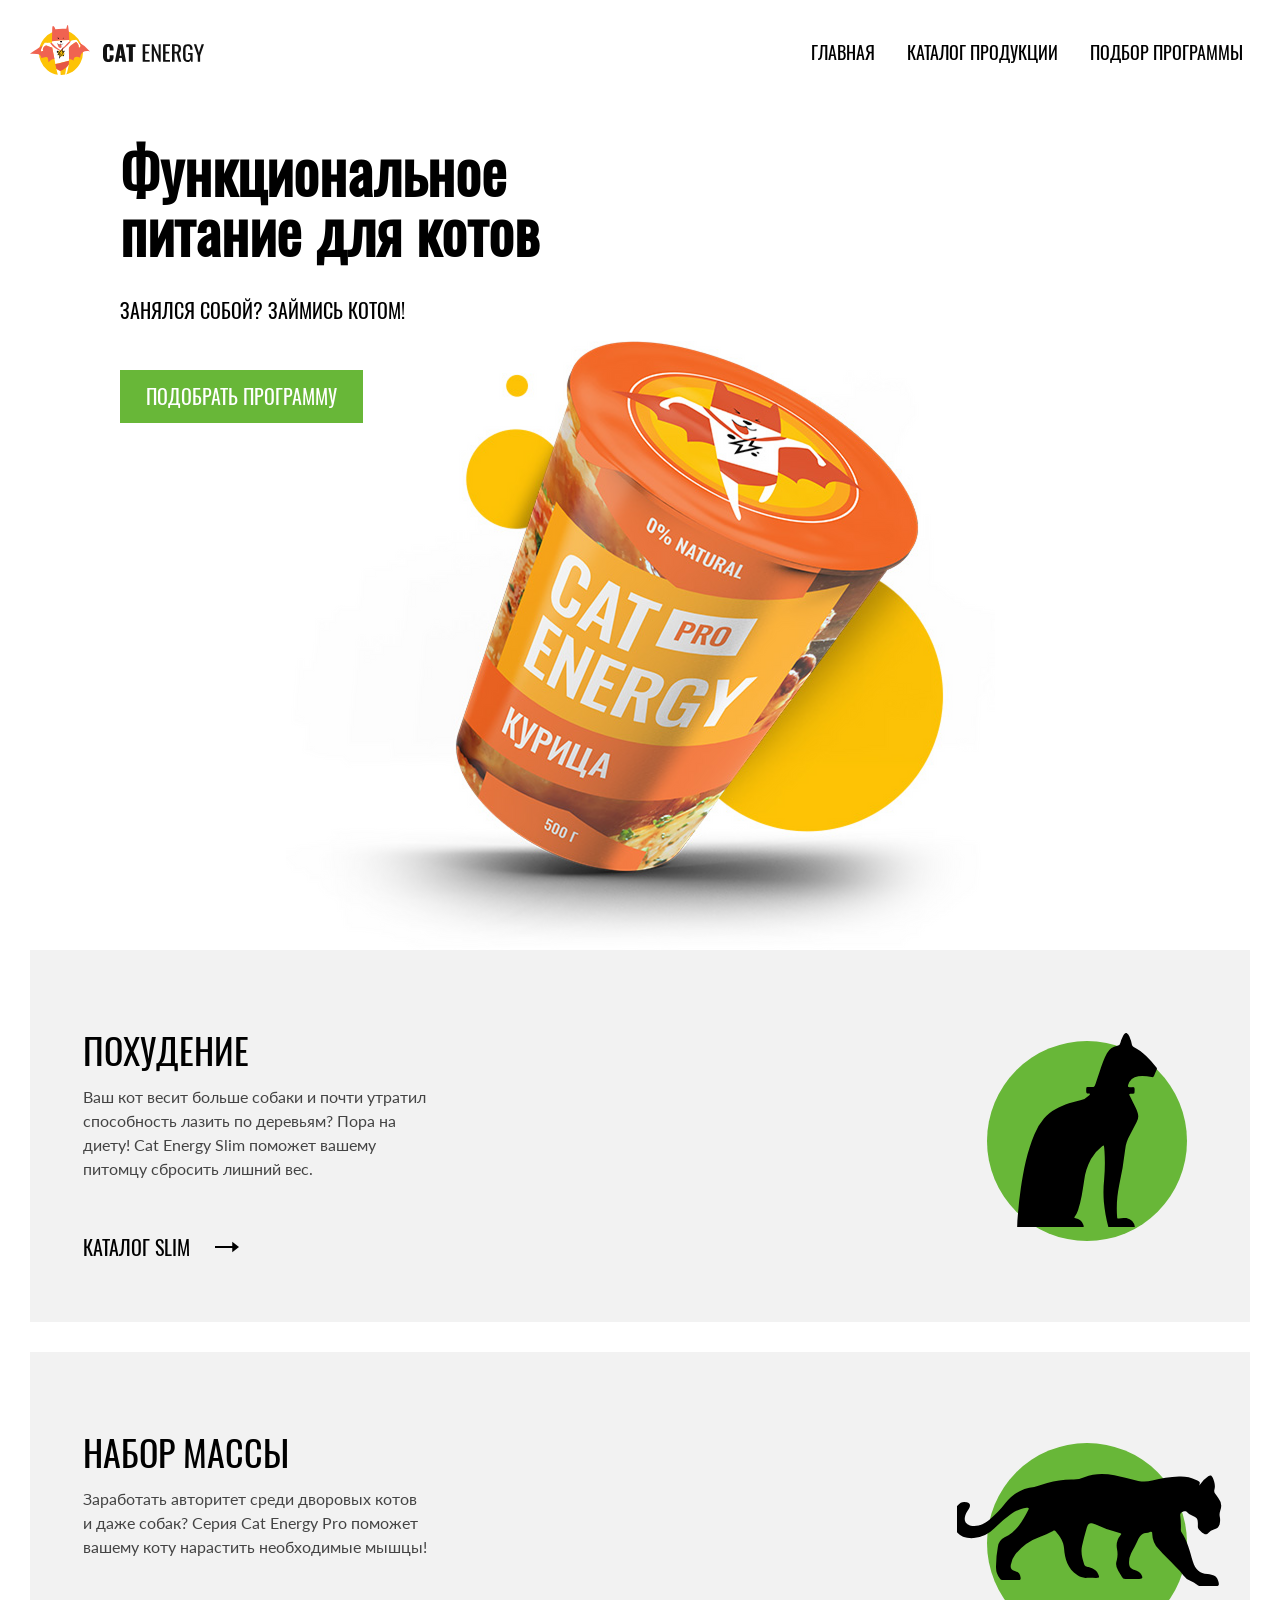
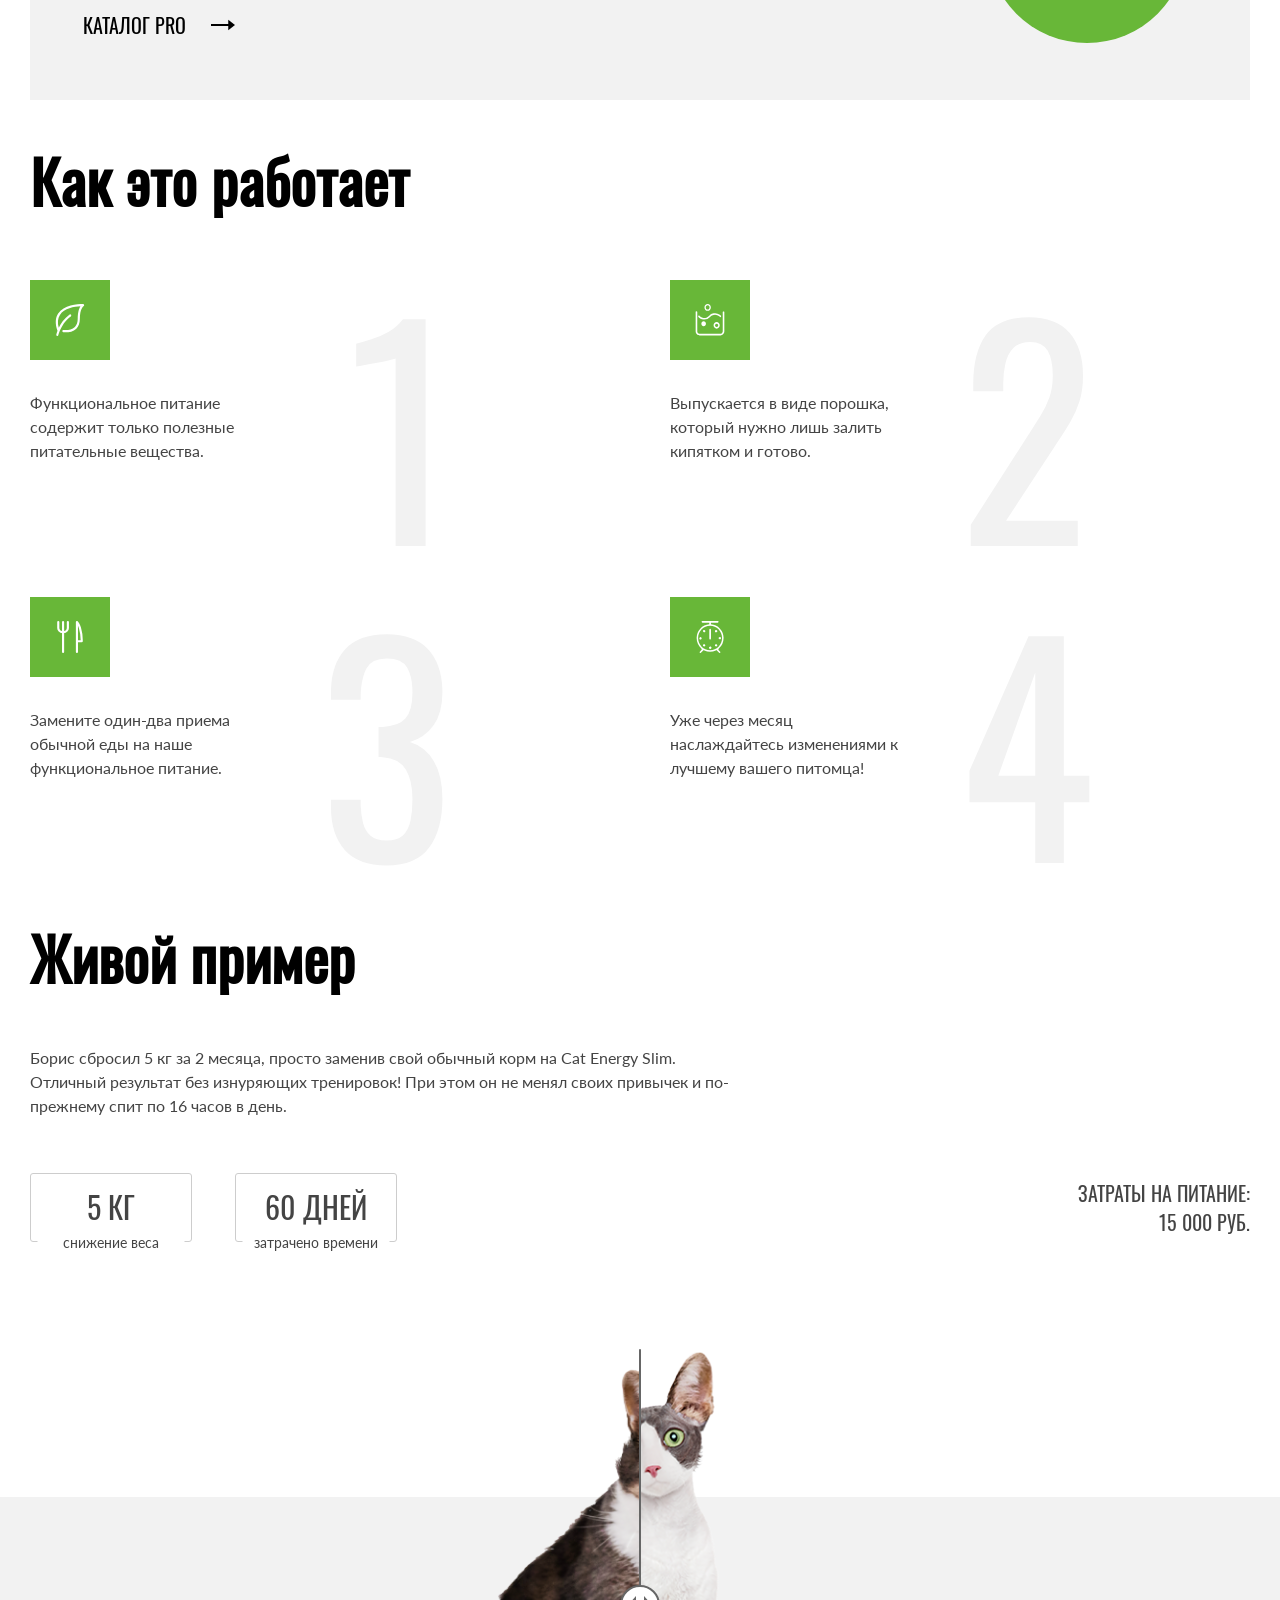
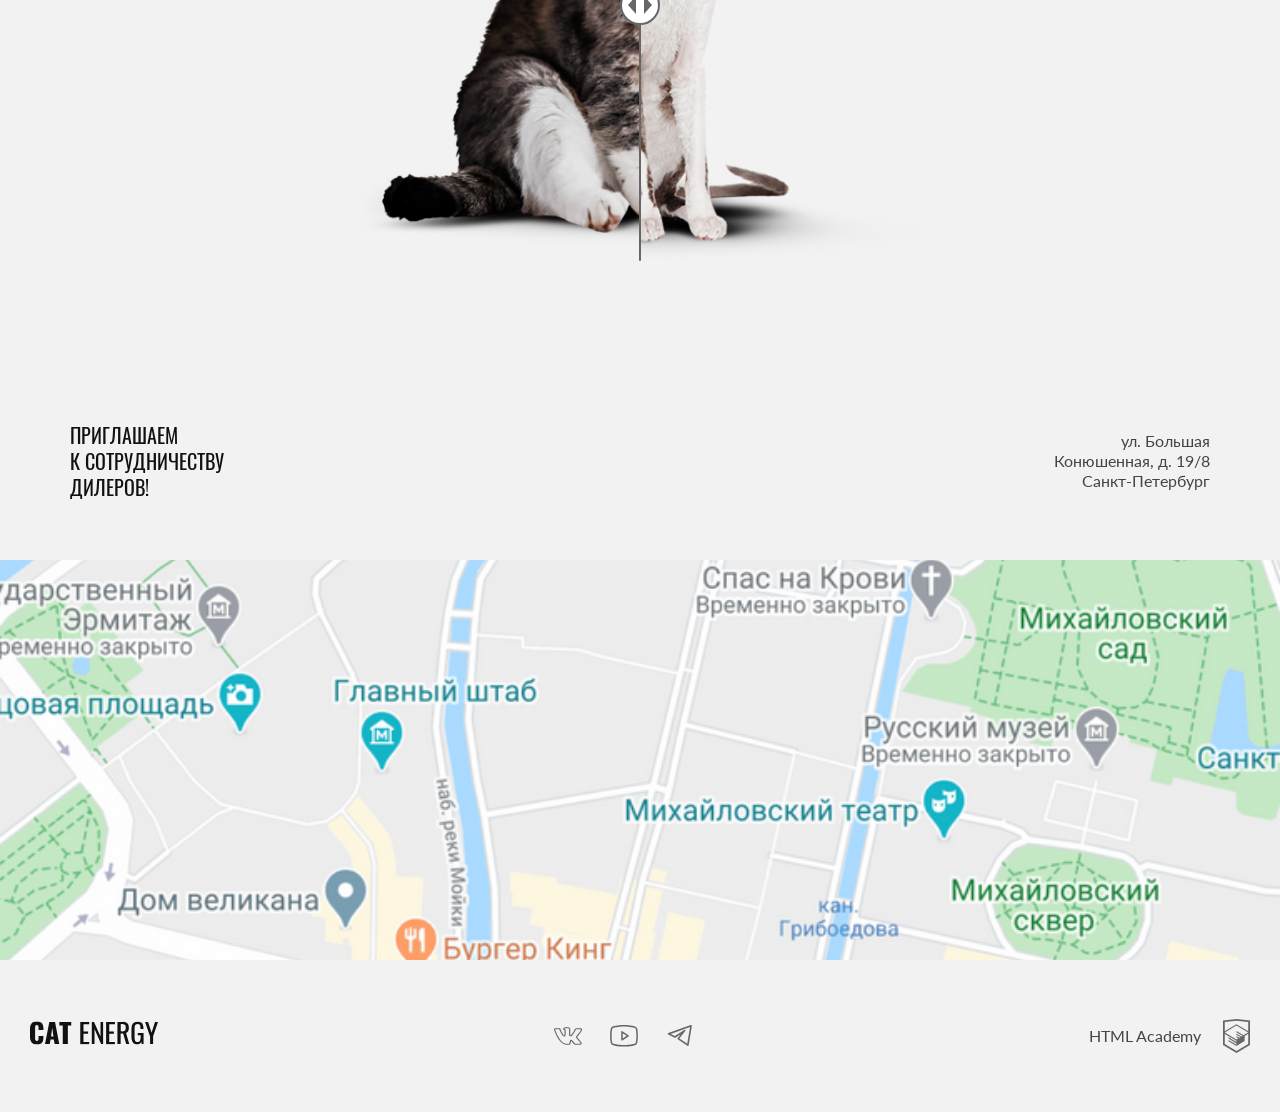
==== commit f7ec1f43: "Deploying to gh-pages from @ genntanaka/1748441-cat-energy-31@09702faf1b07c1f759a0b677cbc0661c773b33" ====
--- a/index.html
+++ b/index.html
@@ -1 +1 @@
-<!DOCTYPE html><html class="page" lang="ru"><head><meta charset="UTF-8"><title>Cat Energy - функциональное питание для котов</title><meta name="viewport" content="width=device-width,initial-scale=1"><link rel="apple-touch-icon" sizes="180x180" href="favicons/apple-touch-icon.png"><link rel="icon" type="image/png" sizes="32x32" href="favicons/favicon-32x32.png"><link rel="icon" type="image/png" sizes="16x16" href="favicons/favicon-16x16.png"><link rel="manifest" href="site.webmanifest"><link rel="mask-icon" href="favicons/safari-pinned-tab.svg" color="#5bbad5"><meta name="msapplication-TileColor" content="#da532c"><meta name="theme-color" content="#ffffff"><link rel="stylesheet" href="styles/styles.css"><script src="scripts/index.js" defer="defer"></script></head><body class="page__body"><header class="main-header"><a class="logo logo--header" href="index.html"><picture><source type="image/svg+xml" media="(min-width: 1440px)" srcset="images/logo.svg" width="70" height="59"><source type="image/svg+xml" media="(min-width: 768px)" srcset="images/t-logo.svg" width="60" height="50"><img class="main-header__logo-image" src="images/m-logo.svg" width="33" height="38" alt="Логотип белый кот в оранжевом костюме супер героя"></picture><img class="main-header__logo-text" src="images/logo-text.svg" width="101" height="18" alt="Cat Energy"></a><nav class="main-nav"><button class="main-nav__toggle toggle" type="button"><span class="visually-hidden">Показать или скрыть меню</span></button><ul class="main-nav__list menu-list"><li class="menu-list__item menu-list__item--current"><a class="menu-list_link" href="index.html">Главная</a></li><li class="menu-list__item"><a class="menu-list_link" href="catalog.html">Каталог продукции</a></li><li class="menu-list__item"><a class="menu-list_link" href="#">Подбор программы</a></li></ul></nav></header><main class="main"><section class="hero container"><h1 class="hero__title">Функциональное питание для котов</h1><p class="hero__text">Занялся собой? Займись котом!</p><picture><source width="522" height="499" type="image/png" media="(min-width: 1440px)" srcset="images/hero-jar@1x.png, images/hero-jar@2x.png 2x"><source width="709" height="609" type="image/png" media="(min-width: 768px)" srcset="images/t-hero-jar@1x.png, images/t-hero-jar@2x.png 2x"><img class="hero__image" src="images/m-hero-jar@1x.png" srcset="images/m-hero-jar@2x.png 2x" width="280" height="270" alt="Баночка с питанием для котом со вкусом курицы"></picture><a class="hero__button button button--primary" href="#">подобрать программу</a></section><section class="program container"><h2 class="visually-hidden">Типы программ питания</h2><ul class="program__list"><li class="program__item program__item--slim"><p class="program__title">похудение</p><p class="program__text">Ваш кот весит больше собаки и почти утратил способность лазить по деревьям? Пора на диету! Cat Energy Slim поможет вашему питомцу сбросить лишний вес.</p><a class="program__link" href="#">каталог SLIM</a></li><li class="program__item program__item--pro"><p class="program__title">набор массы</p><p class="program__text">Заработать авторитет среди дворовых котов и даже собак? Серия Cat Energy Pro поможет вашему коту нарастить необходимые мышцы!</p><a class="program__link" href="#">каталог PRO</a></li></ul></section><section class="usage container"><h2 class="usage__title title">Как это работает</h2><ul class="usage__list"><li class="usage__item usage__item--health"><p class="usage__text">Функциональное питание содержит только полезные питательные вещества.</p></li><li class="usage__item usage__item--water"><p class="usage__text">Выпускается в виде порошка, который нужно лишь залить кипятком и готово.</p></li><li class="usage__item usage__item--food"><p class="usage__text">Замените один-два приема обычной еды на наше функциональное питание.</p></li><li class="usage__item usage__item--time"><p class="usage__text">Уже через месяц наслаждайтесь изменениями к лучшему вашего питомца!</p></li></ul></section><section class="result container"><h2 class="result__title title">Живой пример</h2><p class="result__text">Борис сбросил 5 кг за 2 месяца, просто заменив свой обычный корм на Cat Energy Slim. Отличный результат без изнуряющих тренировок! При этом он не менял своих привычек и по-прежнему спит по 16 часов в день.</p><dl class="result__list"><dt>снижение веса</dt><dd>5 кг</dd><dt>затрачено времени</dt><dd>60 дней</dd></dl><p class="result__price"><span>Затраты на питание:</span><span>15 000 руб.</span></p><div class="result__images result-swipe"><picture><source width="560" height="512" type="image/png" media="(min-width: 768px)" srcset="images/t-before-cat@1x.png, images/t-before-cat@2x.png 2x"><img class="result-swipe__before" src="images/m-before-cat@1x.png" srcset="images/m-before-cat@2x.png 2x" width="280" height="256" alt="Толстый черно белый кот до приема специального питания"></picture><span class="result-swipe__button"></span><picture><source width="560" height="512" type="image/png" media="(min-width: 768px)" srcset="images/t-after-cat@1x.png, images/t-after-cat@2x.png 2x"><img class="result-swipe__after" src="images/m-after-cat@1x.png" srcset="images/m-after-cat@2x.png 2x" width="280" height="256" alt="Стройный черно белый кот после приема специально питания"></picture></div></section><section class="contacts"><div class="container contacts__container"><h2 class="visually-hidden">Контакты</h2><p class="contacts__invite">приглашаем к сотрудничеству дилеров!</p><address class="contacts__address">ул. Большая Конюшенная, д. 19/8 Санкт-Петербург</address></div><div class="contacts__map map"><picture><source width="1440" height="400" type="image/png" media="(min-width: 1440px)" srcset="images/map@1x.png, images/map@2x.png 2x"><source width="768" height="400" type="image/png" media="(min-width: 768px)" srcset="images/t-map@1x.png, images/t-map@2x.png 2x"><img class="contacts__images" src="images/m-map@1x.png" srcset="images/m-map@2x.png 2x" width="320" height="362" alt="карта с маркером по адресу ул. Большая Конюшенная, д. 19/8 Санкт-Петербург"></picture><!-- будущий фрейм карты --></div></section></main><footer class="main-footer container"><a class="logo logo--footer" href="index.html"><img class="main-footer__image" src="images/logo-text.svg" width="128" height="24" alt="Cat Energy"></a><section class="main-footer__social social"><h2 class="visually-hidden">Социальные сети</h2><ul class="social__list"><li class="social__item"><a class="social__link social__link--vk" href="#"><span class="visually-hidden">Вконтакте</span></a></li><li class="social__item"><a class="social__link social__link--youtube" href="#"><span class="visually-hidden">Youtube</span></a></li><li class="social__item"><a class="social__link social__link--tg" href="#"><span class="visually-hidden">Телеграмм</span></a></li></ul></section><a class="main-footer__developer" href="https://htmlacademy.ru/intensive/adaptive">HTML Academy</a></footer></body></html>+<!DOCTYPE html><html class="page" lang="ru"><head><meta charset="UTF-8"><title>Cat Energy - функциональное питание для котов</title><meta name="viewport" content="width=device-width,initial-scale=1"><link rel="apple-touch-icon" sizes="180x180" href="favicons/apple-touch-icon.png"><link rel="icon" type="image/png" sizes="32x32" href="favicons/favicon-32x32.png"><link rel="icon" type="image/png" sizes="16x16" href="favicons/favicon-16x16.png"><link rel="manifest" href="site.webmanifest"><link rel="mask-icon" href="favicons/safari-pinned-tab.svg" color="#5bbad5"><meta name="msapplication-TileColor" content="#da532c"><meta name="theme-color" content="#ffffff"><link rel="stylesheet" href="styles/styles.css"><script src="scripts/index.js" defer="defer"></script></head><body class="page__body"><header class="main-header container"><a class="logo logo--header" href="index.html"><picture><source type="image/svg+xml" media="(min-width: 1440px)" srcset="images/logo.svg" width="70" height="59"><source type="image/svg+xml" media="(min-width: 768px)" srcset="images/t-logo.svg" width="60" height="50"><img class="main-header__logo-image" src="images/m-logo.svg" width="33" height="38" alt="Логотип белый кот в оранжевом костюме супер героя"></picture><img class="main-header__logo-text" src="images/logo-text.svg" width="101" height="18" alt="Cat Energy"></a><nav class="main-nav"><button class="main-nav__toggle toggle" type="button" id="toggle"><span class="visually-hidden">Показать или скрыть меню</span></button><ul class="main-nav__list menu-list"><li class="menu-list__item menu-list__item--current"><a class="menu-list__link" href="index.html">Главная</a></li><li class="menu-list__item"><a class="menu-list__link" href="catalog.html">Каталог продукции</a></li><li class="menu-list__item"><a class="menu-list__link" href="#">Подбор программы</a></li></ul></nav></header><main class="main"><section class="hero"><div class="hero__wrapper container"><h1 class="hero__title">Функциональное питание для котов</h1><p class="hero__text">Занялся собой? Займись котом!</p><picture><source width="522" height="499" type="image/png" media="(min-width: 1440px)" srcset="images/hero-jar@1x.png, images/hero-jar@2x.png 2x"><source width="709" height="609" type="image/png" media="(min-width: 768px)" srcset="images/t-hero-jar@1x.png, images/t-hero-jar@2x.png 2x"><img class="hero__image" src="images/m-hero-jar@1x.png" srcset="images/m-hero-jar@2x.png 2x" width="280" height="270" alt="Баночка с питанием для котом со вкусом курицы"></picture><a class="hero__button button button--primary" href="#">подобрать программу</a></div></section><section class="program container"><h2 class="visually-hidden">Типы программ питания</h2><ul class="program__list"><li class="program__item program__item--slim"><p class="program__title">похудение</p><p class="program__text">Ваш кот весит больше собаки и почти утратил способность лазить по деревьям? Пора на диету! Cat Energy Slim поможет вашему питомцу сбросить лишний вес.</p><a class="program__link" href="#">каталог SLIM</a></li><li class="program__item program__item--pro"><p class="program__title">набор массы</p><p class="program__text">Заработать авторитет среди дворовых котов и даже собак? Серия Cat Energy Pro поможет вашему коту нарастить необходимые мышцы!</p><a class="program__link" href="#">каталог PRO</a></li></ul></section><section class="usage container"><h2 class="usage__title title">Как это работает</h2><ul class="usage__list"><li class="usage__item usage__item--health"><p class="usage__text">Функциональное питание содержит только полезные питательные вещества.</p></li><li class="usage__item usage__item--water"><p class="usage__text">Выпускается в виде порошка, который нужно лишь залить кипятком и готово.</p></li><li class="usage__item usage__item--food"><p class="usage__text">Замените один-два приема обычной еды на наше функциональное питание.</p></li><li class="usage__item usage__item--time"><p class="usage__text">Уже через месяц наслаждайтесь изменениями к лучшему вашего питомца!</p></li></ul></section><section class="result container"><h2 class="result__title title">Живой пример</h2><p class="result__text">Борис сбросил 5 кг за 2 месяца, просто заменив свой обычный корм на Cat Energy Slim. Отличный результат без изнуряющих тренировок! При этом он не менял своих привычек и по-прежнему спит по 16 часов в день.</p><div class="result_indicators"><dl class="result__list"><div class="result__item"><dt>снижение веса</dt><dd>5&nbsp;кг</dd></div><div class="result__item"><dt>затрачено времени</dt><dd>60&nbsp;дней</dd></div></dl><p class="result__price"><span>Затраты на питание:</span><span>15 000 руб.</span></p></div><div class="result__images result-swipe"><div class="result-swipe__image-comparison"><picture><source width="560" height="512" type="image/png" media="(min-width: 768px)" srcset="images/t-before-cat@1x.png, images/t-before-cat@2x.png 2x"><img class="result-swipe__image-comparison-image-before" src="images/m-before-cat@1x.png" srcset="images/m-before-cat@2x.png 2x" width="280" height="256" alt="Толстый черно белый кот до приема специального питания"></picture><picture><source width="560" height="512" type="image/png" media="(min-width: 768px)" srcset="images/t-after-cat@1x.png, images/t-after-cat@2x.png 2x"><img class="result-swipe__image-comparison-image-after" src="images/m-after-cat@1x.png" srcset="images/m-after-cat@2x.png 2x" width="280" height="256" alt="Стройный черно белый кот после приема специально питания"></picture><button class="result-swipe__image-comparison-slider" type="button"><span class="visually-hidden">Ползунок движения влево-вправо для просмотра результатов до и после</span></button></div></div></section><section class="contacts"><div class="container contacts__container"><h2 class="visually-hidden">Контакты</h2><p class="contacts__invite">приглашаем к&nbsp;сотрудничеству дилеров!</p><address class="contacts__address">ул. Большая Конюшенная, д. 19/8 Санкт-Петербург</address></div><div class="contacts__map map"><picture><source width="1440" height="400" type="image/png" media="(min-width: 1440px)" srcset="images/map@1x.png, images/map@2x.png 2x"><source width="768" height="400" type="image/png" media="(min-width: 768px)" srcset="images/t-map@1x.png, images/t-map@2x.png 2x"><img class="contacts__images" src="images/m-map@1x.png" srcset="images/m-map@2x.png 2x" width="320" height="362" alt="карта с маркером по адресу ул. Большая Конюшенная, д. 19/8 Санкт-Петербург"></picture><!-- будущий фрейм карты --></div></section></main><footer class="main-footer container"><a class="logo logo--footer" href="index.html"><img class="main-footer__image" src="images/logo-text.svg" width="128" height="24" alt="Cat Energy"></a><section class="main-footer__social social"><h2 class="visually-hidden">Социальные сети</h2><ul class="social__list"><li class="social__item"><a class="social__link social__link--vk" href="#"><span class="visually-hidden">Вконтакте</span></a></li><li class="social__item"><a class="social__link social__link--youtube" href="#"><span class="visually-hidden">Youtube</span></a></li><li class="social__item"><a class="social__link social__link--tg" href="#"><span class="visually-hidden">Телеграмм</span></a></li></ul></section><a class="main-footer__developer" href="https://htmlacademy.ru/intensive/adaptive">HTML Academy</a></footer></body></html>
--- a/styles/styles.css
+++ b/styles/styles.css
@@ -1 +1 @@
-:root{--text-basic-color:#444;--text-secondary-color:#000;--text-title-color:#222;--text-light-color:#fff;--basic-background-color:#68b738;--basic-background:#68b738d9;--secondary-background:#f2f2f2;--icon-color:#666;--button-basic:#68b738;--button-secondary:#f2f2f2;--width-mobile:320px;--width-tablet:768px;--width-desctop:1440px}@font-face{font-family:Lato;font-weight:400;font-style:normal;src:url(../fonts/lato/Lato-Regular.woff2)format("woff2");font-display:swap}@font-face{font-family:Oswald;font-weight:400;font-style:normal;src:url(../fonts/oswald/oswaldregular.woff2)format("woff2");font-display:swap}.page{height:100%}.page__body{color:var(--text-basic-color,#444);background-color:#fff;flex-direction:column;height:100%;margin:0;font-family:Lato,Arial,sans-serif;font-size:14px;line-height:1.28;display:flex}.main{flex-grow:1}.visually-hidden{position:fixed;transform:scale(0)}.container{padding:0 20px}.button{text-transform:uppercase;text-align:center;cursor:pointer;border:none;padding:10px 26px;font-family:Oswald,Arial,sans-serif;font-size:16px;line-height:1.25;text-decoration:none;display:block}.button--primary{background-color:var(--button-basic,#68b738);color:var(--text-light-color,#fff)}.button--secondary{background-color:var(--button-secondary,#f2f2f2);color:var(--text-basic-color,#444)}.title{color:#000;margin:25px 0 40px;font-family:Oswald,Arial,sans-serif;font-size:36px;line-height:1.11}.title--decor{font-size:24px;line-height:1}.form__text{color:var(--text-secondary-color,#000);text-align:center;margin:0;font-family:Oswald,Arial,sans-serif;font-size:16px;line-height:1.5}.form__input{border:1px solid #cdcdcd;padding:13px;font-family:Oswald,Arial,sans-serif;font-size:20px}.form__button{width:100%}.main-header__logo-image:hover{opacity:.8}.main-header__logo-image:active{opacity:.3}.main-header__logo-image:focus,.main-header__logo-text:hover{opacity:.8}.main-header__logo-text:active{opacity:.3}.main-header__logo-text:focus{opacity:.8}.logo--footer{text-align:center;margin-top:40px;margin-bottom:20px;display:block}.logo--footer:active{opacity:.3}.logo--footer:hover,.logo--footer:focus{opacity:.8}.menu-list{margin:0;padding:0;list-style:none}.menu-list_link{color:var(--text-secondary-color,#000);text-transform:uppercase;font-family:Oswald,Arial,sans-serif;font-size:20px;line-height:1;text-decoration:none}.hero{text-align:center;background-image:url(../images/m-hero-bg@1x.jpg);background-position:top;background-repeat:no-repeat;background-size:cover;padding:27px 35px 0;position:relative}@media (resolution>=2dppx){.hero{background-image:url(../images/m-hero-bg@2x.jpg)}}.hero:before{content:"";background-color:var(--basic-background,#68b738d9);width:100%;height:100%;display:block;position:absolute;top:0;left:0}.hero__title{color:var(--text-light-color,#fff);z-index:1;margin:0 0 25px;font-family:Oswald,Arial,sans-serif;font-size:36px;line-height:1;position:relative}.hero__text{color:var(--text-light-color,#fff);text-transform:uppercase;z-index:1;margin:0;font-family:Oswald,Arial,sans-serif;font-size:14px;line-height:1;position:relative}.hero__image,.hero__button{z-index:1;position:relative}.program__list{flex-direction:column;gap:20px;margin:0;padding:0;list-style:none;display:flex}.program__item{background-color:var(--secondary-background,#f2f2f2);--bgc:#000;grid-template-columns:60px auto;padding:21px 20px 18px;display:grid;position:relative}.program__item:after{content:"";background-color:var(--basic-background-color,#68b738);background-size:50px 50px;border-radius:50%;width:50px;height:50px;display:block;position:absolute;top:25px;left:23px}.program__item:before{content:"";vertical-align:middle;-webkit-mask-position:50%;mask-position:50%;-webkit-mask-repeat:no-repeat;mask-repeat:no-repeat;-webkit-mask-image:var(--icon-program);mask-image:var(--icon-program);background-color:var(--bgc);z-index:1;display:inline-block;position:relative}.program__item--slim{--icon-program:url(../icons/stack.svg#slim_cat)}.program__item--slim:before{width:36px;height:50px;left:10px}.program__item--pro{--icon-program:url(../icons/stack.svg#pro_cat)}.program__item--pro:before{width:67px;height:28px;top:15px;left:-10px}.program__title{text-transform:uppercase;color:var(--text-secondary-color,#000);margin:0 0 29px;font-family:Oswald,Arial,sans-serif;font-size:24px;line-height:1.54}.program__text{border-bottom:1px solid #d9d9d9;grid-column:1/-1;margin:0 0 15px;padding-bottom:23px}.program__link{font-family:Oswald,Arial,sans-serif;font-style:16px;color:var(--text-secondary-color,#000);text-transform:uppercase;grid-column:1/-1;align-items:center;gap:15px;line-height:1;text-decoration:none;display:flex}.program__link:after{content:"";background-image:url(../icons/stack.svg#arrow);width:24px;height:12px;display:block}.program__link:active{opacity:.3}.usage__list{flex-direction:column;gap:20px;margin:0;padding:0;list-style:none;display:flex}.usage__item{align-items:center;gap:20px;display:flex}.usage__item:before{content:"";vertical-align:middle;background-image:var(--icon-usage);background-color:var(--basic-background-color,#68b738);background-position:50%;background-repeat:no-repeat;background-size:30px 32px;min-width:60px;height:60px;display:inline-block}.usage__item--health{--icon-usage:url(../icons/stack.svg#leaf)}.usage__item--water{--icon-usage:url(../icons/stack.svg#water)}.usage__item--food{--icon-usage:url(../icons/stack.svg#eat)}.usage__item--time{--icon-usage:url(../icons/stack.svg#time)}.usage__text{margin:0}.result{background-color:#eaeaea}.result__list dt{font-size:12px;line-height:1}.result__list dd{text-transform:uppercase;margin:0;font-family:Oswald,Arial,sans-serif;font-size:24px;line-height:1}.result__price{text-transform:uppercase;font-family:Oswald,Arial,sans-serif;font-size:14px;line-height:1.42}.contacts__container{justify-content:space-between;gap:28px;padding-top:20px;padding-bottom:20px;display:flex}.contacts__invite{text-transform:uppercase;color:#111;margin:0;font-family:Oswald,Arial,sans-serif;font-size:16px;line-height:1.25}.contacts__address{font-style:normal;line-height:1.42}.contacts__images{display:block}.main-footer{background-color:var(--secondary-background,#f2f2f2)}.main-footer__social{border-top:1px solid #d9d9d9;border-bottom:1px solid #d9d9d9;padding-top:20px;padding-bottom:20px}.main-footer__developer{color:var(--text-basic-color,#444);justify-content:space-between;align-items:center;margin-top:20px;margin-bottom:40px;font-size:16px;line-height:1.25;text-decoration:none;display:flex}.main-footer__developer:after{content:"";vertical-align:middle;background-color:var(--icon-color,#666);width:27px;height:34px;display:inline-block;-webkit-mask-image:url(../icons/stack.svg#html_academy);mask-image:url(../icons/stack.svg#html_academy);-webkit-mask-position:50%;mask-position:50%;-webkit-mask-repeat:no-repeat;mask-repeat:no-repeat}.main-footer__developer:active{opacity:.3}.main-footer__developer:hover:after{background-color:#68b738}.main-footer__developer:active:after{opacity:.3;background-color:#68b738}.main-footer__developer:focus:after{background-color:#68b738}.social__list{flex-wrap:wrap;justify-content:center;gap:28px;margin:0 auto;padding:0;list-style:none;display:flex}.social__link{--bgc:var(--icon-color,#666);justify-content:center;align-items:center;width:28px;height:22px;display:flex}.social__link:before{content:"";vertical-align:middle;-webkit-mask-position:50%;mask-position:50%;-webkit-mask-repeat:no-repeat;mask-repeat:no-repeat;-webkit-mask-image:var(--icon-social);mask-image:var(--icon-social);background-color:var(--bgc);width:28px;height:22px;display:inline-block}.social__link:hover{--bgc:#68b738}.social__link:active{--bgc:#68b738;opacity:.3}.social__link:focus{--bgc:#68b738}.social__link--vk{--icon-social:url(../icons/stack.svg#soc_vk)}.social__link--youtube{--icon-social:url(../icons/stack.svg#soc_yt)}.social__link--tg{--icon-social:url(../icons/stack.svg#soc_tg)}.catalog-title{line-height:2.57}.catalog-list{margin:0;padding:0;list-style:none}.cart__link-title{color:var(--text-title-color,#222);text-transform:uppercase;font-family:Oswald,Arial,sans-serif;font-size:16px;line-height:1.25;text-decoration:none}.cart__title{margin:0}.cart__characteristics{color:var(--text-basic-color,#444);font-size:12px;line-height:1.33}.cart__value{justify-content:space-between;display:flex}.cart__value dd{margin:0}.cart__button{width:100%}.pagination{padding-top:25px;padding-bottom:25px}.pagination__title{text-align:center;text-transform:uppercase;color:#111;margin:0 0 8px;font-family:Oswald,Arial,sans-serif;font-size:16px;line-height:1.25}.pagination__title:before{content:"";background-color:#0000;background-image:linear-gradient(#d3d3d3,#d3d3d3),linear-gradient(#d3d3d3,#d3d3d3);background-position:50%;background-repeat:no-repeat;background-size:100% 2px,2px 100%;background-attachment:scroll,scroll;background-origin:padding-box,padding-box;background-clip:border-box,border-box;width:30px;height:30px;margin:0 auto 23px;display:block}.pagination__text{text-align:center;color:var(--text-basic-color,#444);margin:0;font-size:12px;line-height:1.33}.pagination__button{width:100%;margin-top:21px}.upsell__list{margin:0;padding:0;list-style:none}.upsell__item{border-top:1px solid #cdcdcd;padding-top:13px;padding-bottom:19px;display:block}.upsell__item:last-child{border-bottom:1px solid #cdcdcd}.upsell__title{color:var(--text-title-color,#222);text-transform:uppercase;margin:0;font-family:Oswald,Arial,sans-serif;font-size:16px;line-height:1}.upsell_characteristics{color:var(--text-basic-color,#444);justify-content:space-between;font-size:14px;line-height:1;display:flex}.upsell__weight,.upsell__price{margin:0}.upsell_button{width:100%}.gifts{background-image:url(../images/gift-bg@1x.png);background-position:50%;background-repeat:no-repeat;background-size:cover;padding:43px 55px;position:relative}@media (resolution>=2dppx){.gifts{background-image:url(../images/gift-bg@2x.png)}}.gifts:after{content:"";background-color:var(--basic-background,#68b738d9);width:100%;height:100%;display:block;position:absolute;top:0;left:0}.gifts:before{content:"";z-index:1;background-image:url(../icons/stack.svg#icon_gift);background-position:50%;background-repeat:no-repeat;background-size:contain;width:100%;height:80px;margin:0 auto 48px;display:block;position:relative}.gifts__text{color:var(--text-light-color,#fff);text-align:center;z-index:1;margin:0;font-size:16px;line-height:1.25;position:relative}+:root{--text-basic-color:#444;--text-secondary-color:#000;--text-title-color:#222;--text-light-color:#fff;--basic-background-color:#68b738;--basic-background:#68b738d9;--secondary-background:#f2f2f2;--icon-color:#666;--button-basic:#68b738;--button-secondary:#f2f2f2}@font-face{font-family:Lato;font-weight:400;font-style:normal;src:url(../fonts/lato/Lato-Regular.woff2)format("woff2");font-display:swap}@font-face{font-family:Oswald;font-weight:400;font-style:normal;src:url(../fonts/oswald/oswaldregular.woff2)format("woff2");font-display:swap}.page{height:100%}.page__body{color:var(--text-basic-color,#444);background-color:#fff;flex-direction:column;height:100%;margin:0;font-family:Lato,Arial,sans-serif;font-size:14px;line-height:1.28;display:flex}@media (width>=768px){.page__body{font-size:16px;line-height:1.5}}@media (width>=1440px){.page__body{position:relative}}.page__body.page__body--open{overflow:hidden}.main{flex-grow:1}.visually-hidden{position:fixed;transform:scale(0)}.container{padding:0 20px}@media (width>=768px){.container{padding:0 30px}}@media (width>=1440px){.container{padding:0 110px}}.toggle{background-color:#0000;border:none;padding:0}@media (width>=768px){.toggle{display:none}}.toggle:before{content:"";background-image:url(../icons/stack.svg#menu_open);width:24px;height:24px;display:block}.main-nav--open .toggle:before{background-image:url(../icons/stack.svg#menu_close)}.button{text-transform:uppercase;text-align:center;cursor:pointer;border:none;padding:10px 26px;font-family:Oswald,Arial,sans-serif;font-size:16px;line-height:1.25;text-decoration:none;display:block}.button--primary{background-color:var(--button-basic,#68b738);color:var(--text-light-color,#fff)}.button--secondary{background-color:var(--button-secondary,#f2f2f2);color:var(--text-basic-color,#444)}.title{color:#000;margin:0 0 40px;font-family:Oswald,Arial,sans-serif;font-size:36px;line-height:1.11}@media (width>=768px){.title{font-size:60px;line-height:1}}.title--decor{background:#fff;width:-moz-fit-content;width:fit-content;font-size:24px;line-height:1;position:relative;box-shadow:-30px 0 #fff,30px 0 #fff}@media (width>=768px){.title--decor{font-size:40px;line-height:1}}.title--decor:before{content:"";z-index:-1;background:var(--basic-background-color,#68b738);box-shadow:100vw 0 0 0 var(--basic-background-color,#68b738);width:100vw;height:2px;display:block;position:absolute;top:14px;right:0}@media (width>=768px){.title--decor:before{top:19px}}@media (width>=1440px){.title--decor:before{top:16px}}.form__text{color:var(--text-secondary-color,#000);text-align:center;margin:0 0 24px;font-family:Oswald,Arial,sans-serif;font-size:16px;line-height:1.5}@media (width>=768px){.form__text{max-width:632px;margin:auto auto 24px;font-size:24px;line-height:1.33}}@media (width>=1440px){.form__text{max-width:750px}}.form__wrapper{flex-direction:column;gap:16px;display:flex}@media (width>=768px){.form__wrapper{flex-direction:row;gap:0;max-width:752px;margin:auto}}.form__input{text-transform:uppercase;border:1px solid #cdcdcd;padding:13px;font-family:Oswald,Arial,sans-serif;font-size:20px;line-height:1.48}@media (width>=768px){.form__input{width:60%}}@media (width>=1440px){.form__input{width:76%}}.form__button{width:100%;padding:13px 26px;font-size:20px;line-height:1.3}@media (width>=768px){.form__button{width:40%}}.main-header{z-index:1;justify-content:space-between;align-items:center;padding-top:11px;padding-bottom:12px;display:flex}@media (width>=768px){.main-header{padding-top:25px}}@media (width>=1440px){.main-header{padding-top:53px}}.main-header__logo-image:hover{opacity:.8}.main-header__logo-image:active{opacity:.3}.main-header__logo-image:focus,.main-header__logo-text:hover{opacity:.8}.main-header__logo-text:active{opacity:.3}.main-header__logo-text:focus{opacity:.8}.main-header__logo-text{height:auto;margin:auto}@media (width>=768px){.main-header__logo-text{margin:0}}@media (width>=1440px){.main-header__logo-text{width:118px}}.logo{align-items:center;display:flex}.logo--header{flex-grow:1}@media (width>=768px){.logo--header{gap:13px}}@media (width>=1440px){.logo--header{gap:14px}}.logo--footer{text-align:center;margin-top:40px;margin-bottom:20px;display:block}@media (width>=768px){.logo--footer{margin:0}}.logo--footer:active{opacity:.3}.logo--footer:hover,.logo--footer:focus{opacity:.8}@media (width>=1440px){.main-nav{max-width:50%}}.main-nav__list{display:none}@media (width>=768px){.main-nav__list{flex-wrap:wrap;gap:18px;display:flex}}.main-nav--open .main-nav__list{z-index:10;background-color:#fff;flex-direction:column;align-items:center;width:100%;display:flex;position:fixed;top:65px;left:0}.menu-list{margin:0;padding:0;list-style:none}.menu-list__item{text-align:center;border-top:1px solid #e6e6e6;width:100%}@media (width>=768px){.menu-list__item{border:none;width:auto}}.menu-list__item:last-child{border-bottom:1px solid #e6e6e6}@media (width>=768px){.menu-list__item:last-child{border:none}}.menu-list__link{color:var(--text-secondary-color,#000);text-transform:uppercase;padding-top:22px;padding-bottom:24px;font-family:Oswald,Arial,sans-serif;font-size:20px;line-height:1;text-decoration:none;display:block}@media (width>=768px){.menu-list__link{padding:7px;font-size:18px;line-height:1.33}}@media (width>=1440px){.menu-list__link{color:#fff;font-size:20px}.main-header--inner .menu-list__link{color:var(--text-secondary-color,#000)}}.hero{color:var(--text-light-color,#fff);text-align:center;position:relative}@media (width>=768px){.hero{color:var(--text-secondary-color,#000);text-align:left;background:0 0;display:block;position:static}}.hero__wrapper{padding:0;display:grid}@media (width>=768px){.hero__wrapper{padding:27px 30px 0}}@media (width>=1440px){.hero__wrapper{grid-template-columns:1fr 1fr;padding:75px 0}}.hero__wrapper:before{content:"";background-image:linear-gradient(var(--basic-background,#68b738d9)63%,#fff 63%),url(../images/m-hero-bg@1x.jpg),linear-gradient(to right,#32521e 50%,#2e3e23 50%);z-index:-1;background-position:top;background-repeat:no-repeat;width:100%;height:100%;display:block;position:absolute}@media (resolution>=2dppx){.hero__wrapper:before{background-image:linear-gradient(var(--basic-background,#68b738d9)63%,#fff 63%),url(../images/m-hero-bg@2x.jpg),linear-gradient(to right,#32521e 50%,#2e3e23 50%)}}@media (width>=768px){.hero__wrapper:before{color:var(--text-secondary-color,#000);text-align:left;background:0 0;position:static}}@media (width>=1440px){.hero__wrapper:before{background-image:linear-gradient(to right,#fff 50%,var(--basic-background,#68b738d9)50%),url(../images/hero-bg@1x.jpg),linear-gradient(#32521e 50%,#3f5a2c 50%);background-position:100%;background-repeat:no-repeat;background-size:contain;height:695px;position:absolute;top:0}}@media (width>=1440px) and (resolution>=2dppx){.hero__wrapper:before{background-image:linear-gradient(to right,#fff 50%,var(--basic-background,#68b738d9)50%),url(../images/hero-bg@2x.jpg),linear-gradient(#32521e 50%,#3f5a2c 50%)}}.hero picture{display:contents}.hero__title{max-width:396px;margin:0 auto 25px;padding-top:27px;font-family:Oswald,Arial,sans-serif;font-size:36px;line-height:1;position:relative}@media (width>=768px){.hero__title{max-width:480px;margin-top:20px;margin-bottom:40px;margin-left:90px;padding:0;font-size:60px}}@media (width>=1440px){.hero__title{margin-left:190px}}.hero__text{text-transform:uppercase;z-index:2;margin:0 10px 29px;font-family:Oswald,Arial,sans-serif;font-size:14px;line-height:1;position:relative}@media (width>=768px){.hero__text{margin-bottom:50px;margin-left:90px;font-size:20px}}@media (width>=1440px){.hero__text{grid-column:1;margin-left:190px}}.hero__image{vertical-align:middle;margin:auto;position:relative}@media (width>=768px){.hero__image{z-index:-1;order:4;margin-top:-82px}}@media (width>=1440px){.hero__image{grid-area:1/2/7/-1;margin-top:-61px;margin-left:-21%}}.hero__button{z-index:1;margin:0 20px;position:relative}@media (width>=768px){.hero__button{width:-moz-fit-content;width:fit-content;margin-left:90px;padding:14px 26px;font-size:20px}}@media (width>=1440px){.hero__button{grid-column:1;margin-left:190px}}.program{padding-top:20px;padding-bottom:5px}@media (width>=768px){.program{padding-top:0}}@media (width>=1440px){.program{padding-top:60px;padding-bottom:26px}}.program__list{flex-direction:column;gap:20px;margin:0;padding:0;list-style:none;display:flex}@media (width>=768px){.program__list{gap:30px}}@media (width>=1440px){.program__list{grid-template-columns:1fr 1fr;gap:80px;display:grid}}.program__item{background-color:var(--secondary-background,#f2f2f2);--bgc:#000;grid-template-rows:70px auto;grid-template-columns:70px auto;padding:21px 20px 18px;display:grid;position:relative}@media (width>=768px){.program__item{grid-template-columns:1fr 200px;align-items:center;column-gap:20px;padding:65px 53px}}@media (width>=1440px){.program__item{grid-template-columns:100px 1fr;column-gap:62px;padding:47px 52px 55px}}.program__item:after{content:"";background-color:var(--basic-background-color,#68b738);background-size:50px 50px;border-radius:50%;width:50px;height:50px;display:block;position:absolute;top:25px;left:23px}@media (width>=768px){.program__item:after{grid-area:1/2/4/3;align-self:center;width:200px;height:200px;top:26px;left:-10px;right:0}}@media (width>=1440px){.program__item:after{grid-column:1/2;width:100px;height:100px;top:0;left:0}}.program__item:before{content:"";vertical-align:middle;-webkit-mask-position:50%;mask-position:50%;-webkit-mask-repeat:no-repeat;mask-repeat:no-repeat;-webkit-mask-image:var(--icon-program);mask-image:var(--icon-program);background-color:var(--bgc);z-index:1;display:inline-block;position:relative}@media (width>=768px){.program__item:before{grid-area:1/2/4/3;align-self:center}}.program__item--slim{--icon-program:url(../icons/stack.svg#slim_cat)}.program__item--slim:before{width:36px;height:50px;left:10px}@media (width>=768px){.program__item--slim:before{width:140px;height:194px;top:-6px;bottom:19px;left:20px}}@media (width>=1440px){.program__item--slim:before{grid-column:1/2;width:70px;height:97px;left:15px}}.program__item--pro{--icon-program:url(../icons/stack.svg#pro_cat)}.program__item--pro:before{width:67px;height:28px;top:15px;left:-10px}@media (width>=768px){.program__item--pro:before{width:268px;height:112px;top:4px;left:-40px}}@media (width>=1440px){.program__item--pro:before{grid-column:1/2;width:134px;height:56px;top:-4px;left:-17px}}.program__title{text-transform:uppercase;color:var(--text-secondary-color,#000);margin:12px 0 0;font-family:Oswald,Arial,sans-serif;font-size:24px;line-height:1.54}@media (width>=768px){.program__title{grid-column:1/2;margin:0;font-size:36px;line-height:1}}@media (width>=1440px){.program__title{grid-area:1/2/4/3;align-content:center;min-height:100px;margin:0}}.program__text{border-bottom:1px solid #d9d9d9;grid-column:1/-1;margin:0 0 18px;padding-top:8px;padding-bottom:23px}@media (width>=768px){.program__text{border:none;grid-column:1/2;max-width:344px;margin-bottom:56px;padding:0}}@media (width>=1440px){.program__text{grid-column:1/3;max-width:100%;margin-top:37px;margin-bottom:26px}}.program__link{color:var(--text-secondary-color,#000);text-transform:uppercase;grid-column:1/-1;align-items:center;gap:15px;font-family:Oswald,Arial,sans-serif;font-size:16px;line-height:1;text-decoration:none;display:flex}@media (width>=768px){.program__link{grid-column:1/2;gap:25px;font-size:20px}}@media (width>=1440px){.program__link{grid-column:1/-1;gap:28px;line-height:1.48}}.program__link:after{content:"";background-image:url(../icons/stack.svg#arrow);width:24px;height:12px;display:block}.program__link:active{opacity:.3}.usage{padding-top:45px;padding-bottom:49px}@media (width>=768px){.usage{padding-top:45px;padding-bottom:35px}}@media (width>=1440px){.usage{padding-top:50px;padding-bottom:0}}.usage__list{flex-direction:column;gap:20px;margin:0;padding:0;list-style:none;display:flex}@media (width>=768px){.usage__list{counter-reset:example 0;grid-template-columns:1fr 1fr;gap:37px 59px;margin-top:70px;display:grid}}@media (width>=1440px){.usage__list{grid-template-columns:repeat(4,1fr);gap:80px}}.usage__item{align-items:center;gap:20px;display:flex;position:relative}@media (width>=768px){.usage__item{counter-increment:myIndex;flex-direction:column;align-items:flex-start;min-height:280px}.usage__item:after{content:counter(myIndex);color:#f2f2f2;z-index:-1;font-family:Oswald,Arial,sans-serif;font-size:280px;line-height:1;position:absolute;top:0;right:27%}}@media (width>=1440px){.usage__item:after{top:-38px;right:0}}.usage__item:before{content:"";vertical-align:middle;background-image:var(--icon-usage);background-color:var(--basic-background-color,#68b738);background-position:50%;background-repeat:no-repeat;background-size:30px 32px;min-width:60px;height:60px;display:inline-block}@media (width>=768px){.usage__item:before{width:80px;height:80px}}.usage__item--health{--icon-usage:url(../icons/stack.svg#leaf)}.usage__item--water{--icon-usage:url(../icons/stack.svg#water)}.usage__item--food{--icon-usage:url(../icons/stack.svg#eat)}.usage__item--time{--icon-usage:url(../icons/stack.svg#time)}.usage__text{margin:0}@media (width>=768px){.usage__text{max-width:240px;margin-top:11px}}.result{background-color:#eaeaea;padding-top:25px;padding-bottom:40px}@media (width>=768px){.result{background-image:linear-gradient(to top,var(--secondary-background,#f2f2f2)465px,#fff 465px);padding-top:15px;padding-bottom:101px}}@media (width>=1440px){.result{grid-template-columns:1fr 1fr;column-gap:92px;padding-top:34px;padding-bottom:75px;display:grid}}.result__title{margin:0 0 40px}@media (width>=1440px){.result__title{grid-column:1/2;margin:0 0 70px}}.result__text{margin:0 0 20px}@media (width>=768px){.result__text{max-width:706px;margin-bottom:55px;padding-top:19px}}@media (width>=1440px){.result__text{max-width:433px;margin:0;padding-top:72px}}.result__list{text-align:center;justify-content:space-between;gap:32px;display:flex}@media (width>=768px){.result__list{gap:43px;margin:0}}@media (width>=1440px){.result__list{justify-content:normal;gap:42px}}.result__list dt{background-color:#eaeaea;padding-left:10px;padding-right:10px;font-size:12px;line-height:1;position:absolute;bottom:-13px;left:50%;transform:translate(-50%)}@media (width>=768px){.result__list dt{background-color:#fff;min-width:127px;font-size:14px;bottom:-8px}}@media (width>=1440px){.result__list dt{background-color:#f2f2f2;bottom:-7px}}.result__list dd{text-transform:uppercase;box-sizing:border-box;border:1px solid #cdcdcd;border-radius:3px;width:124px;margin:0;padding:17px 0;font-family:Oswald,Arial,sans-serif;font-size:24px;line-height:1}@media (width>=768px){.result__list dd{width:auto;padding:15px 0;font-size:30px;line-height:1.23}}@media (width>=1440px){.result__list dd{padding:15px 18px}}.result__item{max-width:124px;position:relative}@media (width>=768px){.result__item{min-width:162px}}.result__price{text-transform:uppercase;text-align:center;margin:36px 0 0;font-family:Oswald,Arial,sans-serif;font-size:14px;line-height:1.42}@media (width>=768px){.result__price{flex-direction:column;align-self:center;align-items:flex-end;gap:9px;margin:0;font-size:20px;line-height:1;display:flex}}@media (width>=1440px){.result__price{text-align:left;flex-direction:row;align-self:normal;gap:66px;margin-top:10px}}.result__images{width:-moz-fit-content;width:fit-content;margin-top:20px}@media (width>=1440px){.result__images{grid-area:1/2/4/3}}@media (width>=768px){.result_indicators{justify-content:space-between;display:flex}}@media (width>=1440px){.result_indicators{flex-direction:column;align-self:center;gap:55px;padding-top:71px}}.result-swipe{margin:auto;padding-top:107px}@media (width>=1440px){.result-swipe{padding-top:0}}.result-swipe__image-comparison{grid-template-columns:1fr;display:grid;position:relative}.result-swipe__image-comparison picture{display:contents}.result-swipe__image-comparison-image-before,.result-swipe__image-comparison-image-after{grid-area:1/1/-1/-1}.result-swipe__image-comparison-image-before{-webkit-clip-path:inset(0 50% 0 0);clip-path:inset(0 50% 0 0)}.result-swipe__image-comparison-image-after{-webkit-clip-path:inset(0 0 0 50%);clip-path:inset(0 0 0 50%)}.result-swipe__image-comparison-slider{background-color:var(--icon-color,#666);cursor:col-resize;border:none;border-radius:2px;outline:none;width:2px;height:100%;padding:0;position:absolute;top:50%;left:50%;transform:translate(-50%,-50%)}.result-swipe__image-comparison-slider:before{content:"";border:2px solid var(--icon-color,#666);box-sizing:border-box;background-color:#fff;border-radius:50%;width:40px;height:40px;position:absolute;top:calc(50% - 20px);left:-19px}.result-swipe__image-comparison-slider:after{content:"";background-color:var(--icon-color,#666);width:24px;height:18px;display:block;position:absolute;top:calc(50% - 9px);left:-11px;-webkit-mask-image:url(../icons/stack.svg#resize);mask-image:url(../icons/stack.svg#resize)}.result-swipe__image-comparison-slider:hover,.result-swipe__image-comparison-slider:focus,.result-swipe__image-comparison-slider:hover:after,.result-swipe__image-comparison-slider:focus:after{background-color:var(--button-basic,#68b738)}.result-swipe__image-comparison-slider:hover:before,.result-swipe__image-comparison-slider:focus:before{border:2px solid var(--button-basic,#68b738)}.result-swipe__image-comparison-slider:active,.result-swipe__image-comparison-slider:active:after{opacity:.6}.contacts{position:relative}.contacts__container{justify-content:space-between;align-items:center;padding-top:26px;padding-bottom:26px;display:flex}@media (width>=768px){.contacts__container{background-color:#f2f2f2;padding:60px 70px}}@media (width>=1440px){.contacts__container{background-color:#fff;gap:87px;margin-left:110px;padding:61px 78px 60px 80px;position:absolute;top:50%;transform:translateY(-50%)}}.contacts__invite{text-transform:uppercase;color:#111;margin:0;font-family:Oswald,Arial,sans-serif;font-size:16px;line-height:1.25}@media (width>=768px){.contacts__invite{max-width:120px;font-size:20px;line-height:1.3}}@media (width>=1440px){.contacts__invite{max-width:163px}}.contacts__address{margin-left:16px;font-style:normal;line-height:1.42}@media (width>=768px){.contacts__address{text-align:right;max-width:160px;line-height:1.25}}@media (width>=1440px){.contacts__address{text-align:left;margin:0}}.contacts__images{object-fit:cover;width:100%;display:block}.main-footer{background-color:var(--secondary-background,#f2f2f2)}@media (width>=768px){.main-footer{justify-content:space-between;align-items:center;min-height:152px;display:flex}}@media (width>=1440px){.main-footer{justify-content:space-between;align-items:center;min-height:169px;display:flex}}.main-footer__social{border-top:1px solid #d9d9d9;border-bottom:1px solid #d9d9d9;padding-top:16px;padding-bottom:20px}@media (width>=768px){.main-footer__social{border:none;padding:0}}.main-footer__developer{color:var(--text-basic-color,#444);justify-content:space-between;align-items:center;margin-top:20px;margin-bottom:40px;font-size:16px;line-height:1.25;text-decoration:none;display:flex}@media (width>=768px){.main-footer__developer{gap:22px;margin:0;padding:0}}.main-footer__developer:after{content:"";vertical-align:middle;background-color:var(--icon-color,#666);width:27px;height:34px;display:inline-block;-webkit-mask-image:url(../icons/stack.svg#html_academy);mask-image:url(../icons/stack.svg#html_academy);-webkit-mask-position:50%;mask-position:50%;-webkit-mask-repeat:no-repeat;mask-repeat:no-repeat}.main-footer__developer:active{opacity:.3}.main-footer__developer:hover:after{background-color:#68b738}.main-footer__developer:active:after{opacity:.3;background-color:#68b738}.main-footer__developer:focus:after{background-color:#68b738}.social__list{flex-wrap:wrap;justify-content:center;gap:28px;margin:0 auto;padding:0;list-style:none;display:flex}.social__link{--bgc:var(--icon-color,#666);justify-content:center;align-items:center;width:28px;height:22px;display:flex}.social__link:before{content:"";vertical-align:middle;-webkit-mask-position:50%;mask-position:50%;-webkit-mask-repeat:no-repeat;mask-repeat:no-repeat;-webkit-mask-image:var(--icon-social);mask-image:var(--icon-social);background-color:var(--bgc);width:28px;height:22px;display:inline-block}.social__link:hover{--bgc:#68b738}.social__link:active{--bgc:#68b738;opacity:.3}.social__link:focus{--bgc:#68b738}.social__link--vk{--icon-social:url(../icons/stack.svg#soc_vk)}.social__link--youtube{--icon-social:url(../icons/stack.svg#soc_yt)}.social__link--tg{--icon-social:url(../icons/stack.svg#soc_tg)}.catalog{padding-top:27px}@media (width>=768px){.catalog{padding-top:58px;padding-bottom:37px}}.catalog__title{line-height:1}.catalog__list{flex-direction:column;margin:0;padding:0;list-style:none;display:flex}@media (width>=768px){.catalog__list{grid-template-columns:1fr 1fr;gap:60px;padding-top:50px;display:grid}}@media (width>=1440px){.catalog__list{grid-template-columns:repeat(4,1fr);gap:63px 80px;padding-top:45px}}.catalog__item{position:relative}.catalog__item:before{content:"";background-color:#ebebeb;width:100vw;height:1px;position:absolute;top:0;right:0;box-shadow:100vw 0 #ebebeb}@media (width>=768px){.catalog__item:before{content:none}}.catalog__item:last-child:after{content:"";background-color:#ebebeb;width:100vw;height:1px;position:absolute;bottom:0;right:0;box-shadow:100vw 0 #ebebeb}@media (width>=768px){.catalog__item:last-child:after{content:none}}.cart{grid-template-columns:50% 1fr;padding:20px 0 25px;display:grid}@media (width>=768px){.cart{background-image:linear-gradient(#fff 16%,var(--secondary-background,#f2f2f2)16%);grid-template-columns:1fr;padding:10px 37px 40px}}.cart__link-image{grid-row:1/3;justify-self:center;min-height:107px}@media (width>=768px){.cart__link-image{align-items:center;height:210px;margin-bottom:22px;display:flex}}@media (width>=1440px){.cart__link-image{margin-bottom:11px}}.cart__image{object-fit:contain;vertical-align:bottom}.cart__link-title{color:var(--text-title-color,#222);text-transform:uppercase;font-family:Oswald,Arial,sans-serif;font-size:16px;line-height:1.25;text-decoration:none}@media (width>=768px){.cart__link-title{text-align:center;justify-self:center;max-width:135px;font-size:20px;line-height:1.2}}.cart__title{max-width:95px;margin:3px 0 14px}@media (width>=768px){.cart__title{max-width:130px;margin:0 0 17px}}@media (width>=1440px){.cart__title{margin:0 0 25px}}.cart__characteristics{color:var(--text-basic-color,#444);margin:0;font-size:12px;line-height:1.33}@media (width>=768px){.cart__characteristics{font-size:16px;line-height:1.25}}.cart__value{justify-content:space-between;display:flex}@media (width>=768px){.cart__value{margin-bottom:6px;padding-bottom:6px;box-shadow:0 1px #cdcdcd}}.cart__value dd{margin:0}.cart__button{grid-column:1/-1;width:100%;margin-top:18px}@media (width>=768px){.cart__button{margin-top:30px}}.pagination{padding-top:25px;padding-bottom:25px}@media (width>=768px){.pagination{border:2px solid #f2f2f2;flex-direction:column;margin-top:85px;padding:50px 37px 40px;display:flex}}.pagination__title{text-align:center;text-transform:uppercase;color:#111;margin:0 0 8px;font-family:Oswald,Arial,sans-serif;font-size:16px;line-height:1.25}@media (width>=768px){.pagination__title{max-width:175px;margin:auto auto 23px;font-size:20px;line-height:1.2}}.pagination__title:before{content:"";background-color:#0000;background-image:linear-gradient(#d3d3d3,#d3d3d3),linear-gradient(#d3d3d3,#d3d3d3);background-position:50%;background-repeat:no-repeat;background-size:100% 2px,2px 100%;background-attachment:scroll,scroll;background-origin:padding-box,padding-box;background-clip:border-box,border-box;width:30px;height:30px;margin:0 auto 23px;display:block}@media (width>=768px){.pagination__title:before{width:60px;height:60px;margin:0 auto 50px}}.pagination__text{text-align:center;color:var(--text-basic-color,#444);margin:0;font-size:12px;line-height:1.33}@media (width>=768px){.pagination__text{max-width:175px;margin:auto auto 21%;font-size:16px;line-height:1.12}}.pagination__button{width:100%;margin-top:21px}.upsell{padding-top:25px}@media (width>=768px){.upsell{padding-top:37px;padding-bottom:40px}}@media (width>=1440px){.upsell{grid-template-columns:1fr 245px;column-gap:80px;padding-bottom:53px;display:grid}}.upsell__list{margin:0;padding:0 0 40px;list-style:none}@media (width>=1440px){.upsell__list{padding:0}}@media (width>=768px){.upsell__wrapper{grid-template-columns:1fr 1fr;align-items:center;display:grid}}@media (width>=1440px){.upsell__wrapper{grid-template-columns:326px 1fr;width:100%;padding-right:40px}}.upsell__item{border-top:1px solid #cdcdcd;padding-top:13px;padding-bottom:19px;display:block}@media (width>=768px){.upsell__item{padding-top:26px;padding-bottom:28px}}@media (width>=1440px){.upsell__item{justify-content:space-between;padding-top:13px;padding-bottom:17px;display:flex}}.upsell__item:last-child{border-bottom:1px solid #cdcdcd}.upsell__main-title{margin-bottom:35px}@media (width>=768px){.upsell__main-title{margin-bottom:80px}}@media (width>=1440px){.upsell__main-title{grid-column:1/-1}}.upsell__title{color:var(--text-title-color,#222);text-transform:uppercase;margin:0;font-family:Oswald,Arial,sans-serif;font-size:16px;line-height:1}@media (width>=1440px){.upsell__title{font-size:20px}}.upsell_characteristics{color:var(--text-basic-color,#444);justify-content:space-between;margin:13px 1px;font-size:14px;line-height:1;display:flex}@media (width>=1440px){.upsell_characteristics{margin:0}}.upsell__weight,.upsell__price{margin:0}.upsell_button{width:100%}@media (width>=1440px){.upsell_button{max-width:244px}}.gifts{background-image:url(../images/m-gift-bg@1x.png);background-position:50%;background-repeat:no-repeat;background-size:cover;padding:43px 55px;position:relative}@media (resolution>=2dppx){.gifts{background-image:url(../images/gift-bg@2x.png)}}@media (width>=768px){.gifts{background-image:url(../images/t-gift-bg@1x.png);justify-content:space-between;align-items:center;margin-top:70px;display:flex}}@media (width>=768px) and (resolution>=2dppx){.gifts{background-image:url(../images/t-gift-bg@2x.png)}}@media (width>=1440px){.gifts{background-image:url(../images/gift-bg@1x.png);flex-direction:column;margin-top:0;padding:55px 45px}}@media (width>=1440px) and (resolution>=2dppx){.gifts{background-image:url(../images/gift-bg@2x.png)}}.gifts:after{content:"";background-color:var(--basic-background,#68b738d9);width:100%;height:100%;display:block;position:absolute;top:0;left:0}.gifts:before{content:"";z-index:1;background-image:url(../icons/stack.svg#icon_gift);background-position:50%;background-repeat:no-repeat;background-size:contain;width:100%;height:80px;margin:15px auto 50px;display:block;position:relative}@media (width>=768px){.gifts:before{width:80px;height:80px;margin:0}}.gifts__text{color:var(--text-light-color,#fff);text-align:center;z-index:1;max-width:180px;margin:0;font-size:16px;line-height:1.25;position:relative}@media (width>=768px){.gifts__text{max-width:215px}}.subscribe{padding-top:40px;padding-bottom:45px}@media (width>=768px){.subscribe{padding-top:40px;padding-bottom:80px}}@media (width>=1440px){.subscribe{padding-top:45px;padding-bottom:103px}}.subscribe__title{margin-bottom:30px}@media (width>=768px){.subscribe__title{margin-bottom:72px}}
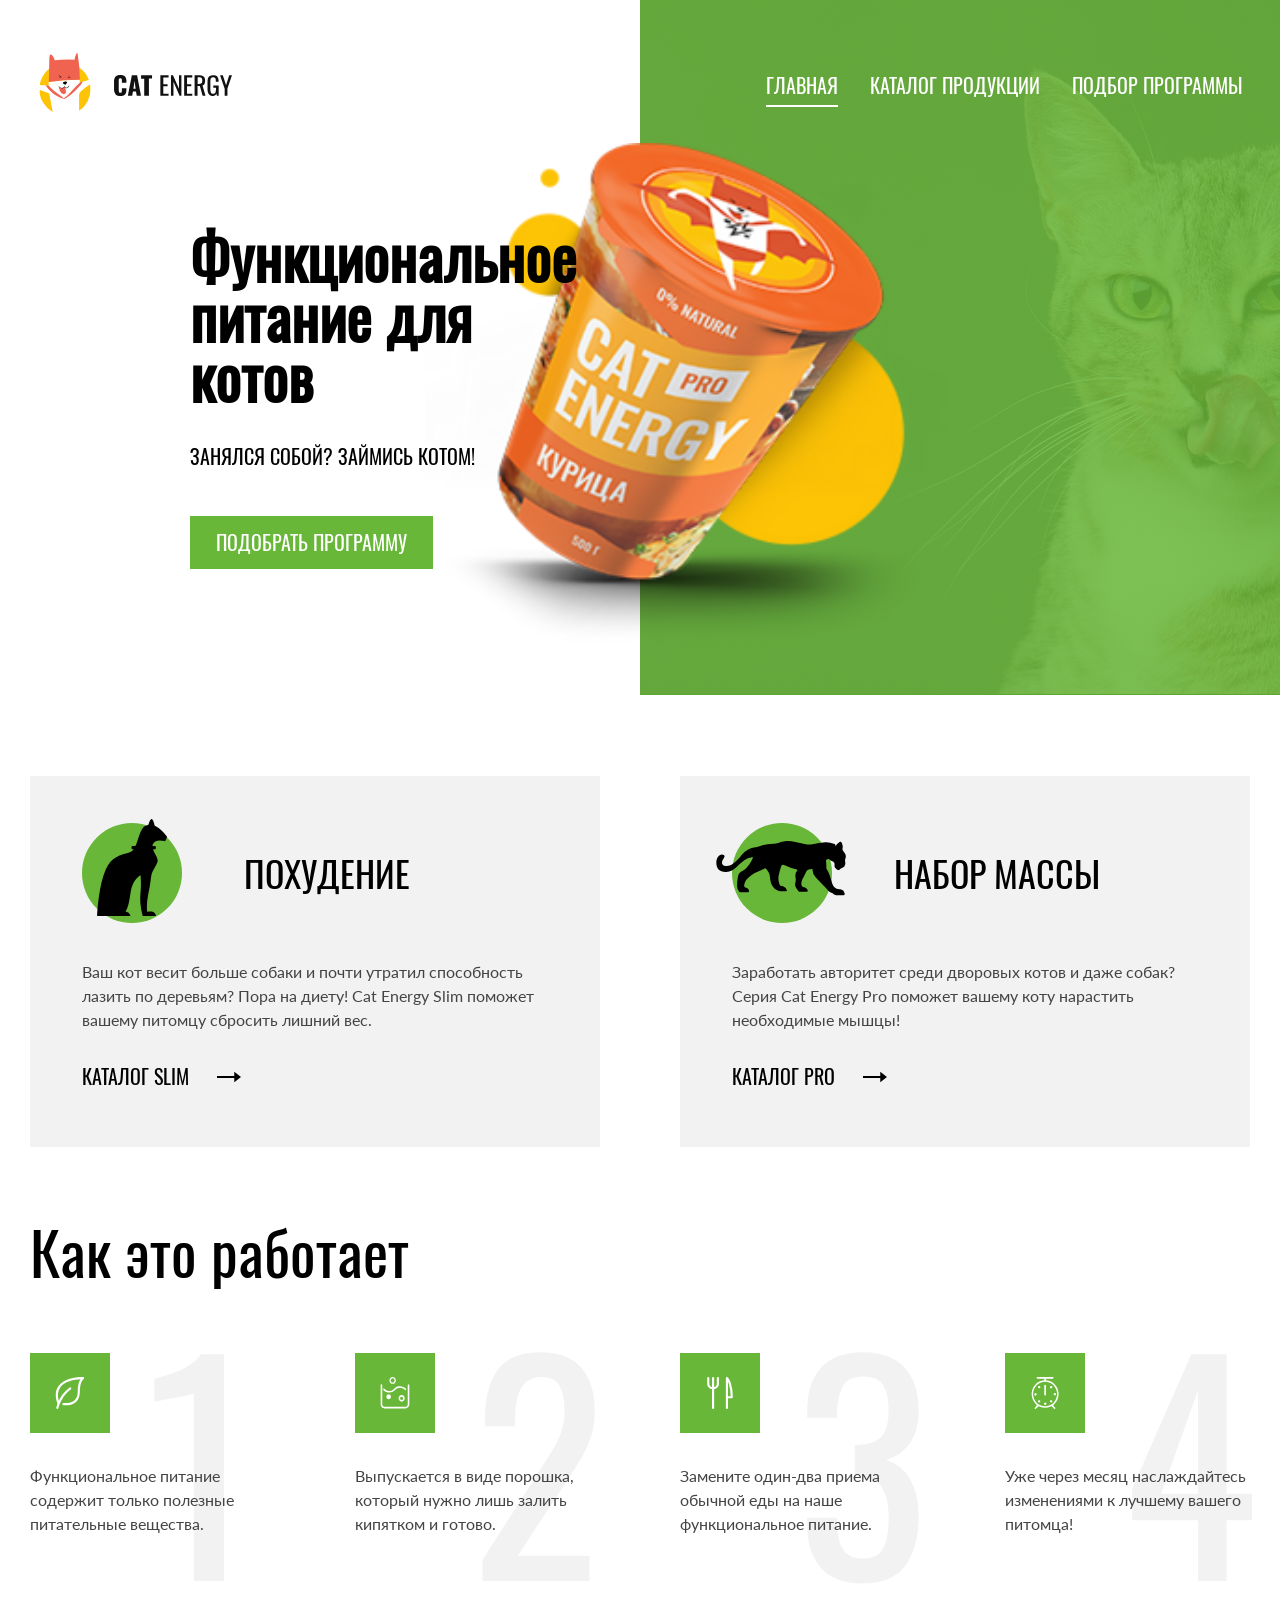
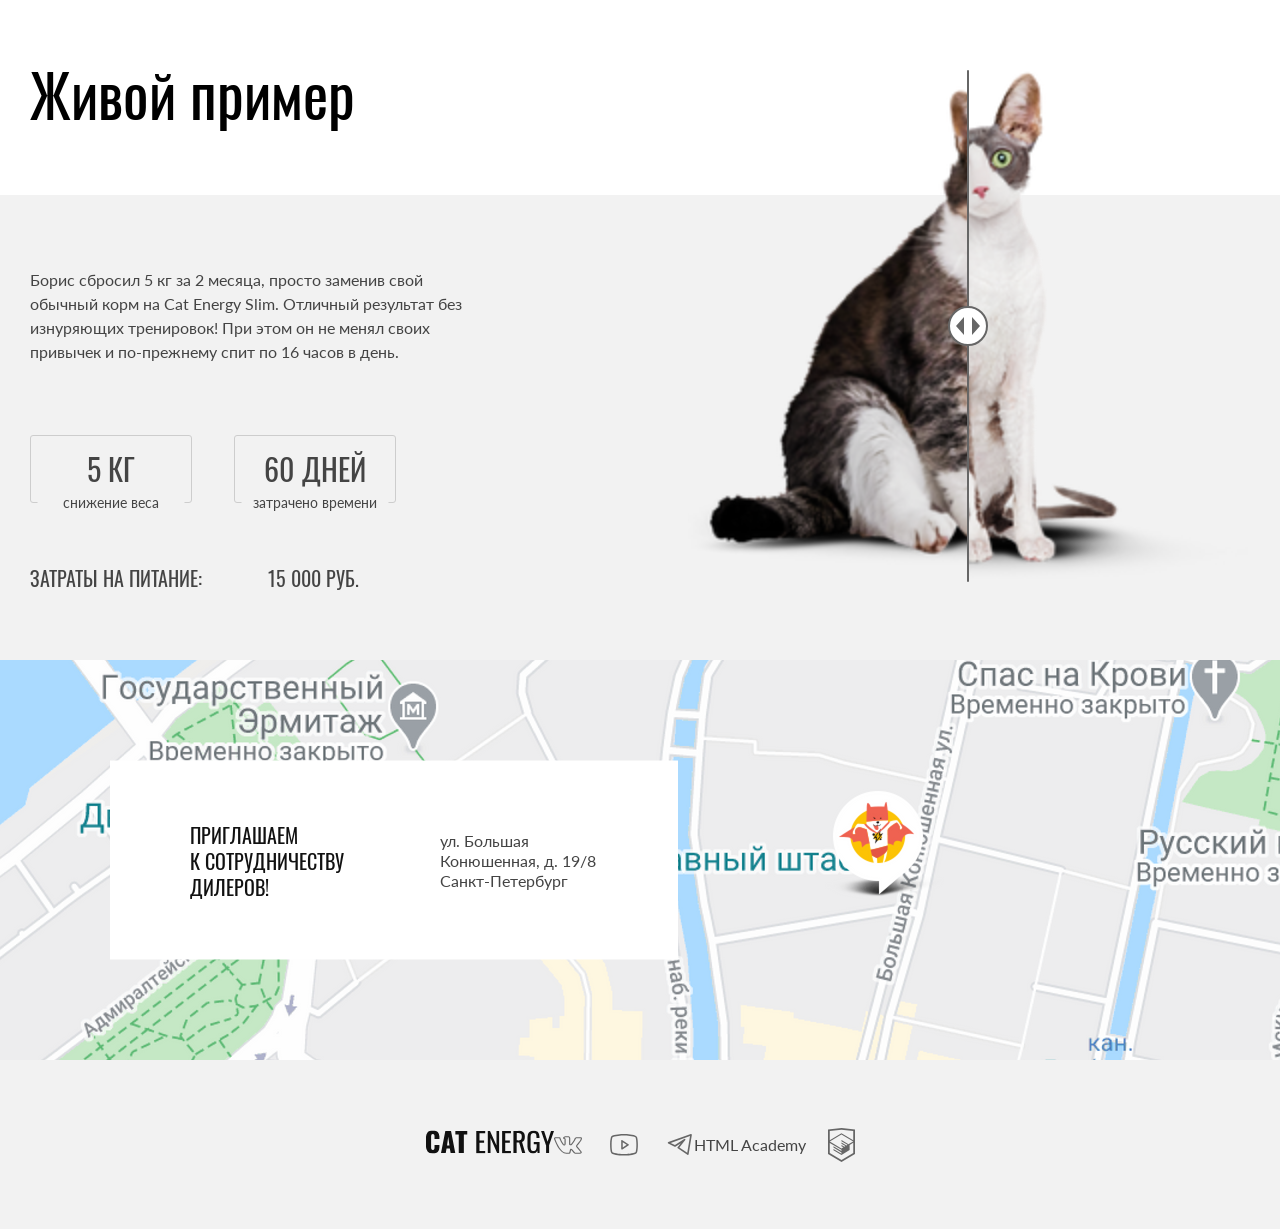
==== commit 33cec8e4: "Deploying to gh-pages from @ genntanaka/1748441-cat-energy-31@75cacd10c97799c0a1d5cad33ee352621f7b99" ====
--- a/index.html
+++ b/index.html
@@ -1 +1 @@
-<!DOCTYPE html><html class="page" lang="ru"><head><meta charset="UTF-8"><title>Cat Energy - функциональное питание для котов</title><meta name="viewport" content="width=device-width,initial-scale=1"><link rel="apple-touch-icon" sizes="180x180" href="favicons/apple-touch-icon.png"><link rel="icon" type="image/png" sizes="32x32" href="favicons/favicon-32x32.png"><link rel="icon" type="image/png" sizes="16x16" href="favicons/favicon-16x16.png"><link rel="manifest" href="site.webmanifest"><link rel="mask-icon" href="favicons/safari-pinned-tab.svg" color="#5bbad5"><meta name="msapplication-TileColor" content="#da532c"><meta name="theme-color" content="#ffffff"><link rel="stylesheet" href="styles/styles.css"><script src="scripts/index.js" defer="defer"></script></head><body class="page__body"><header class="main-header container"><a class="logo logo--header" href="index.html"><picture><source type="image/svg+xml" media="(min-width: 1440px)" srcset="images/logo.svg" width="70" height="59"><source type="image/svg+xml" media="(min-width: 768px)" srcset="images/t-logo.svg" width="60" height="50"><img class="main-header__logo-image" src="images/m-logo.svg" width="33" height="38" alt="Логотип белый кот в оранжевом костюме супер героя"></picture><img class="main-header__logo-text" src="images/logo-text.svg" width="101" height="18" alt="Cat Energy"></a><nav class="main-nav"><button class="main-nav__toggle toggle" type="button" id="toggle"><span class="visually-hidden">Показать или скрыть меню</span></button><ul class="main-nav__list menu-list"><li class="menu-list__item menu-list__item--current"><a class="menu-list__link" href="index.html">Главная</a></li><li class="menu-list__item"><a class="menu-list__link" href="catalog.html">Каталог продукции</a></li><li class="menu-list__item"><a class="menu-list__link" href="#">Подбор программы</a></li></ul></nav></header><main class="main"><section class="hero"><div class="hero__wrapper container"><h1 class="hero__title">Функциональное питание для котов</h1><p class="hero__text">Занялся собой? Займись котом!</p><picture><source width="522" height="499" type="image/png" media="(min-width: 1440px)" srcset="images/hero-jar@1x.png, images/hero-jar@2x.png 2x"><source width="709" height="609" type="image/png" media="(min-width: 768px)" srcset="images/t-hero-jar@1x.png, images/t-hero-jar@2x.png 2x"><img class="hero__image" src="images/m-hero-jar@1x.png" srcset="images/m-hero-jar@2x.png 2x" width="280" height="270" alt="Баночка с питанием для котом со вкусом курицы"></picture><a class="hero__button button button--primary" href="#">подобрать программу</a></div></section><section class="program container"><h2 class="visually-hidden">Типы программ питания</h2><ul class="program__list"><li class="program__item program__item--slim"><p class="program__title">похудение</p><p class="program__text">Ваш кот весит больше собаки и почти утратил способность лазить по деревьям? Пора на диету! Cat Energy Slim поможет вашему питомцу сбросить лишний вес.</p><a class="program__link" href="#">каталог SLIM</a></li><li class="program__item program__item--pro"><p class="program__title">набор массы</p><p class="program__text">Заработать авторитет среди дворовых котов и даже собак? Серия Cat Energy Pro поможет вашему коту нарастить необходимые мышцы!</p><a class="program__link" href="#">каталог PRO</a></li></ul></section><section class="usage container"><h2 class="usage__title title">Как это работает</h2><ul class="usage__list"><li class="usage__item usage__item--health"><p class="usage__text">Функциональное питание содержит только полезные питательные вещества.</p></li><li class="usage__item usage__item--water"><p class="usage__text">Выпускается в виде порошка, который нужно лишь залить кипятком и готово.</p></li><li class="usage__item usage__item--food"><p class="usage__text">Замените один-два приема обычной еды на наше функциональное питание.</p></li><li class="usage__item usage__item--time"><p class="usage__text">Уже через месяц наслаждайтесь изменениями к лучшему вашего питомца!</p></li></ul></section><section class="result container"><h2 class="result__title title">Живой пример</h2><p class="result__text">Борис сбросил 5 кг за 2 месяца, просто заменив свой обычный корм на Cat Energy Slim. Отличный результат без изнуряющих тренировок! При этом он не менял своих привычек и по-прежнему спит по 16 часов в день.</p><div class="result_indicators"><dl class="result__list"><div class="result__item"><dt>снижение веса</dt><dd>5&nbsp;кг</dd></div><div class="result__item"><dt>затрачено времени</dt><dd>60&nbsp;дней</dd></div></dl><p class="result__price"><span>Затраты на питание:</span><span>15 000 руб.</span></p></div><div class="result__images result-swipe"><div class="result-swipe__image-comparison"><picture><source width="560" height="512" type="image/png" media="(min-width: 768px)" srcset="images/t-before-cat@1x.png, images/t-before-cat@2x.png 2x"><img class="result-swipe__image-comparison-image-before" src="images/m-before-cat@1x.png" srcset="images/m-before-cat@2x.png 2x" width="280" height="256" alt="Толстый черно белый кот до приема специального питания"></picture><picture><source width="560" height="512" type="image/png" media="(min-width: 768px)" srcset="images/t-after-cat@1x.png, images/t-after-cat@2x.png 2x"><img class="result-swipe__image-comparison-image-after" src="images/m-after-cat@1x.png" srcset="images/m-after-cat@2x.png 2x" width="280" height="256" alt="Стройный черно белый кот после приема специально питания"></picture><button class="result-swipe__image-comparison-slider" type="button"><span class="visually-hidden">Ползунок движения влево-вправо для просмотра результатов до и после</span></button></div></div></section><section class="contacts"><div class="container contacts__container"><h2 class="visually-hidden">Контакты</h2><p class="contacts__invite">приглашаем к&nbsp;сотрудничеству дилеров!</p><address class="contacts__address">ул. Большая Конюшенная, д. 19/8 Санкт-Петербург</address></div><div class="contacts__map map"><picture><source width="1440" height="400" type="image/png" media="(min-width: 1440px)" srcset="images/map@1x.png, images/map@2x.png 2x"><source width="768" height="400" type="image/png" media="(min-width: 768px)" srcset="images/t-map@1x.png, images/t-map@2x.png 2x"><img class="contacts__images" src="images/m-map@1x.png" srcset="images/m-map@2x.png 2x" width="320" height="362" alt="карта с маркером по адресу ул. Большая Конюшенная, д. 19/8 Санкт-Петербург"></picture><!-- будущий фрейм карты --></div></section></main><footer class="main-footer container"><a class="logo logo--footer" href="index.html"><img class="main-footer__image" src="images/logo-text.svg" width="128" height="24" alt="Cat Energy"></a><section class="main-footer__social social"><h2 class="visually-hidden">Социальные сети</h2><ul class="social__list"><li class="social__item"><a class="social__link social__link--vk" href="#"><span class="visually-hidden">Вконтакте</span></a></li><li class="social__item"><a class="social__link social__link--youtube" href="#"><span class="visually-hidden">Youtube</span></a></li><li class="social__item"><a class="social__link social__link--tg" href="#"><span class="visually-hidden">Телеграмм</span></a></li></ul></section><a class="main-footer__developer" href="https://htmlacademy.ru/intensive/adaptive">HTML Academy</a></footer></body></html>+<!DOCTYPE html><html class="page" lang="ru"><head><meta charset="UTF-8"><title>Cat Energy - функциональное питание для котов</title><meta name="viewport" content="width=device-width,initial-scale=1"><link rel="apple-touch-icon" sizes="180x180" href="favicons/apple-touch-icon.png"><link rel="icon" type="image/png" sizes="32x32" href="favicons/favicon-32x32.png"><link rel="icon" type="image/png" sizes="16x16" href="favicons/favicon-16x16.png"><link rel="manifest" href="site.webmanifest"><link rel="mask-icon" href="favicons/safari-pinned-tab.svg" color="#5bbad5"><meta name="msapplication-TileColor" content="#da532c"><meta name="theme-color" content="#ffffff"><link rel="stylesheet" href="styles/styles.css"><script src="scripts/index.js" defer="defer"></script></head><body class="page__body"><header class="main-header container"><a class="logo logo--header" href="index.html"><picture><source type="image/svg+xml" media="(min-width: 1280px)" srcset="images/logo.svg" width="70" height="59"><source type="image/svg+xml" media="(min-width: 768px)" srcset="images/t-logo.svg" width="60" height="50"><img class="main-header__logo-image" src="images/m-logo.svg" width="33" height="38" alt="Логотип белый кот в оранжевом костюме супер героя"></picture><img class="main-header__logo-text" src="images/logo-text.svg" width="101" height="18" alt="Cat Energy"></a><nav class="main-nav"><button class="main-nav__toggle toggle" type="button" id="toggle"><span class="visually-hidden">Показать или скрыть меню</span></button><ul class="main-nav__list menu-list"><li class="menu-list__item"><a class="menu-list__link menu-list__link--current" href="index.html">Главная</a></li><li class="menu-list__item"><a class="menu-list__link" href="catalog.html">Каталог продукции</a></li><li class="menu-list__item"><a class="menu-list__link" href="#">Подбор программы</a></li></ul></nav></header><main class="main"><section class="hero"><div class="hero__wrapper container"><h1 class="hero__title">Функциональное питание для котов</h1><p class="hero__text">Занялся собой? Займись котом!</p><picture><source width="522" height="499" type="image/png" media="(min-width: 1280px)" srcset="images/hero-jar@1x.png, images/hero-jar@2x.png 2x"><source width="709" height="609" type="image/png" media="(min-width: 768px)" srcset="images/t-hero-jar@1x.png, images/t-hero-jar@2x.png 2x"><img class="hero__image" src="images/m-hero-jar@1x.png" srcset="images/m-hero-jar@2x.png 2x" width="280" height="270" alt="Баночка с питанием для котом со вкусом курицы"></picture><a class="hero__button button button--primary" href="#">подобрать программу</a></div></section><section class="program container"><h2 class="visually-hidden">Типы программ питания</h2><ul class="program__list"><li class="program__item program__item--slim"><p class="program__title">похудение</p><p class="program__text">Ваш кот весит больше собаки и почти утратил способность лазить по деревьям? Пора на диету! Cat Energy Slim поможет вашему питомцу сбросить лишний вес.</p><a class="program__link" href="#">каталог SLIM</a></li><li class="program__item program__item--pro"><p class="program__title">набор массы</p><p class="program__text">Заработать авторитет среди дворовых котов и даже собак? Серия Cat Energy Pro поможет вашему коту нарастить необходимые мышцы!</p><a class="program__link" href="#">каталог PRO</a></li></ul></section><section class="usage container"><h2 class="usage__title title">Как это работает</h2><ul class="usage__list"><li class="usage__item usage__item--health"><p class="usage__text">Функциональное питание содержит только полезные питательные вещества.</p></li><li class="usage__item usage__item--water"><p class="usage__text">Выпускается в виде порошка, который нужно лишь залить кипятком и готово.</p></li><li class="usage__item usage__item--food"><p class="usage__text">Замените один-два приема обычной еды на наше функциональное питание.</p></li><li class="usage__item usage__item--time"><p class="usage__text">Уже через месяц наслаждайтесь изменениями к лучшему вашего питомца!</p></li></ul></section><section class="result"><div class="result__wrapper container"><h2 class="result__title title">Живой пример</h2><p class="result__text">Борис сбросил 5 кг за 2 месяца, просто заменив свой обычный корм на Cat Energy Slim. Отличный результат без изнуряющих тренировок! При этом он не менял своих привычек и по-прежнему спит по 16 часов в день.</p><div class="result_indicators"><dl class="result__list"><div class="result__item"><dt>снижение веса</dt><dd>5&nbsp;кг</dd></div><div class="result__item"><dt>затрачено времени</dt><dd>60&nbsp;дней</dd></div></dl><p class="result__price"><span>Затраты на питание:</span><span>15 000 руб.</span></p></div><div class="result__images result-swipe"><div class="result-swipe__image-comparison"><picture><source width="560" height="512" type="image/png" media="(min-width: 768px)" srcset="images/t-before-cat@1x.png, images/t-before-cat@2x.png 2x"><img class="result-swipe__image-comparison-image-before" src="images/m-before-cat@1x.png" srcset="images/m-before-cat@2x.png 2x" width="280" height="256" alt="Толстый черно белый кот до приема специального питания"></picture><picture><source width="560" height="512" type="image/png" media="(min-width: 768px)" srcset="images/t-after-cat@1x.png, images/t-after-cat@2x.png 2x"><img class="result-swipe__image-comparison-image-after" src="images/m-after-cat@1x.png" srcset="images/m-after-cat@2x.png 2x" width="280" height="256" alt="Стройный черно белый кот после приема специально питания"></picture><button class="result-swipe__image-comparison-slider" type="button"><span class="visually-hidden">Ползунок движения влево-вправо для просмотра результатов до и после</span></button></div></div></div></section><section class="contacts"><div class="container contacts__container"><h2 class="visually-hidden">Контакты</h2><p class="contacts__invite">приглашаем к&nbsp;сотрудничеству дилеров!</p><address class="contacts__address">ул. Большая Конюшенная, д. 19/8 Санкт-Петербург</address></div><div class="contacts__map map"><iframe src="https://yandex.ru/map-widget/v1/?um=constructor%3A3252c56eb5adceb0eb95f85e9c78e60814960c5e96df7453f6b4fe06bf2d7a68&amp;source=constructor" width="500" height="400"></iframe><picture><source width="1440" height="400" type="image/png" media="(min-width: 1280px)" srcset="images/map@1x.png, images/map@2x.png 2x"><source width="768" height="400" type="image/png" media="(min-width: 768px)" srcset="images/t-map@1x.png, images/t-map@2x.png 2x"><img class="contacts__images" src="images/m-map@1x.png" srcset="images/m-map@2x.png 2x" width="320" height="362" alt="карта с маркером по адресу ул. Большая Конюшенная, д. 19/8 Санкт-Петербург"></picture></div></section></main><footer class="main-footer"><div class="main-footer__wrapper container"><a class="logo logo--footer" href="index.html"><img class="main-footer__image" src="images/logo-text.svg" width="128" height="24" alt="Cat Energy"></a><section class="main-footer__social social"><h2 class="visually-hidden">Социальные сети</h2><ul class="social__list"><li class="social__item"><a class="social__link social__link--vk" href="#"><span class="visually-hidden">Вконтакте</span></a></li><li class="social__item"><a class="social__link social__link--youtube" href="#"><span class="visually-hidden">Youtube</span></a></li><li class="social__item"><a class="social__link social__link--tg" href="#"><span class="visually-hidden">Телеграмм</span></a></li></ul></section><a class="main-footer__developer" href="https://htmlacademy.ru/intensive/adaptive">HTML Academy</a></div></footer></body></html>
--- a/styles/styles.css
+++ b/styles/styles.css
@@ -1 +1 @@
-:root{--text-basic-color:#444;--text-secondary-color:#000;--text-title-color:#222;--text-light-color:#fff;--basic-background-color:#68b738;--basic-background:#68b738d9;--secondary-background:#f2f2f2;--icon-color:#666;--button-basic:#68b738;--button-secondary:#f2f2f2}@font-face{font-family:Lato;font-weight:400;font-style:normal;src:url(../fonts/lato/Lato-Regular.woff2)format("woff2");font-display:swap}@font-face{font-family:Oswald;font-weight:400;font-style:normal;src:url(../fonts/oswald/oswaldregular.woff2)format("woff2");font-display:swap}.page{height:100%}.page__body{color:var(--text-basic-color,#444);background-color:#fff;flex-direction:column;height:100%;margin:0;font-family:Lato,Arial,sans-serif;font-size:14px;line-height:1.28;display:flex}@media (width>=768px){.page__body{font-size:16px;line-height:1.5}}@media (width>=1440px){.page__body{position:relative}}.page__body.page__body--open{overflow:hidden}.main{flex-grow:1}.visually-hidden{position:fixed;transform:scale(0)}.container{padding:0 20px}@media (width>=768px){.container{padding:0 30px}}@media (width>=1440px){.container{padding:0 110px}}.toggle{background-color:#0000;border:none;padding:0}@media (width>=768px){.toggle{display:none}}.toggle:before{content:"";background-image:url(../icons/stack.svg#menu_open);width:24px;height:24px;display:block}.main-nav--open .toggle:before{background-image:url(../icons/stack.svg#menu_close)}.button{text-transform:uppercase;text-align:center;cursor:pointer;border:none;padding:10px 26px;font-family:Oswald,Arial,sans-serif;font-size:16px;line-height:1.25;text-decoration:none;display:block}.button--primary{background-color:var(--button-basic,#68b738);color:var(--text-light-color,#fff)}.button--secondary{background-color:var(--button-secondary,#f2f2f2);color:var(--text-basic-color,#444)}.title{color:#000;margin:0 0 40px;font-family:Oswald,Arial,sans-serif;font-size:36px;line-height:1.11}@media (width>=768px){.title{font-size:60px;line-height:1}}.title--decor{background:#fff;width:-moz-fit-content;width:fit-content;font-size:24px;line-height:1;position:relative;box-shadow:-30px 0 #fff,30px 0 #fff}@media (width>=768px){.title--decor{font-size:40px;line-height:1}}.title--decor:before{content:"";z-index:-1;background:var(--basic-background-color,#68b738);box-shadow:100vw 0 0 0 var(--basic-background-color,#68b738);width:100vw;height:2px;display:block;position:absolute;top:14px;right:0}@media (width>=768px){.title--decor:before{top:19px}}@media (width>=1440px){.title--decor:before{top:16px}}.form__text{color:var(--text-secondary-color,#000);text-align:center;margin:0 0 24px;font-family:Oswald,Arial,sans-serif;font-size:16px;line-height:1.5}@media (width>=768px){.form__text{max-width:632px;margin:auto auto 24px;font-size:24px;line-height:1.33}}@media (width>=1440px){.form__text{max-width:750px}}.form__wrapper{flex-direction:column;gap:16px;display:flex}@media (width>=768px){.form__wrapper{flex-direction:row;gap:0;max-width:752px;margin:auto}}.form__input{text-transform:uppercase;border:1px solid #cdcdcd;padding:13px;font-family:Oswald,Arial,sans-serif;font-size:20px;line-height:1.48}@media (width>=768px){.form__input{width:60%}}@media (width>=1440px){.form__input{width:76%}}.form__button{width:100%;padding:13px 26px;font-size:20px;line-height:1.3}@media (width>=768px){.form__button{width:40%}}.main-header{z-index:1;justify-content:space-between;align-items:center;padding-top:11px;padding-bottom:12px;display:flex}@media (width>=768px){.main-header{padding-top:25px}}@media (width>=1440px){.main-header{padding-top:53px}}.main-header__logo-image:hover{opacity:.8}.main-header__logo-image:active{opacity:.3}.main-header__logo-image:focus,.main-header__logo-text:hover{opacity:.8}.main-header__logo-text:active{opacity:.3}.main-header__logo-text:focus{opacity:.8}.main-header__logo-text{height:auto;margin:auto}@media (width>=768px){.main-header__logo-text{margin:0}}@media (width>=1440px){.main-header__logo-text{width:118px}}.logo{align-items:center;display:flex}.logo--header{flex-grow:1}@media (width>=768px){.logo--header{gap:13px}}@media (width>=1440px){.logo--header{gap:14px}}.logo--footer{text-align:center;margin-top:40px;margin-bottom:20px;display:block}@media (width>=768px){.logo--footer{margin:0}}.logo--footer:active{opacity:.3}.logo--footer:hover,.logo--footer:focus{opacity:.8}@media (width>=1440px){.main-nav{max-width:50%}}.main-nav__list{display:none}@media (width>=768px){.main-nav__list{flex-wrap:wrap;gap:18px;display:flex}}.main-nav--open .main-nav__list{z-index:10;background-color:#fff;flex-direction:column;align-items:center;width:100%;display:flex;position:fixed;top:65px;left:0}.menu-list{margin:0;padding:0;list-style:none}.menu-list__item{text-align:center;border-top:1px solid #e6e6e6;width:100%}@media (width>=768px){.menu-list__item{border:none;width:auto}}.menu-list__item:last-child{border-bottom:1px solid #e6e6e6}@media (width>=768px){.menu-list__item:last-child{border:none}}.menu-list__link{color:var(--text-secondary-color,#000);text-transform:uppercase;padding-top:22px;padding-bottom:24px;font-family:Oswald,Arial,sans-serif;font-size:20px;line-height:1;text-decoration:none;display:block}@media (width>=768px){.menu-list__link{padding:7px;font-size:18px;line-height:1.33}}@media (width>=1440px){.menu-list__link{color:#fff;font-size:20px}.main-header--inner .menu-list__link{color:var(--text-secondary-color,#000)}}.hero{color:var(--text-light-color,#fff);text-align:center;position:relative}@media (width>=768px){.hero{color:var(--text-secondary-color,#000);text-align:left;background:0 0;display:block;position:static}}.hero__wrapper{padding:0;display:grid}@media (width>=768px){.hero__wrapper{padding:27px 30px 0}}@media (width>=1440px){.hero__wrapper{grid-template-columns:1fr 1fr;padding:75px 0}}.hero__wrapper:before{content:"";background-image:linear-gradient(var(--basic-background,#68b738d9)63%,#fff 63%),url(../images/m-hero-bg@1x.jpg),linear-gradient(to right,#32521e 50%,#2e3e23 50%);z-index:-1;background-position:top;background-repeat:no-repeat;width:100%;height:100%;display:block;position:absolute}@media (resolution>=2dppx){.hero__wrapper:before{background-image:linear-gradient(var(--basic-background,#68b738d9)63%,#fff 63%),url(../images/m-hero-bg@2x.jpg),linear-gradient(to right,#32521e 50%,#2e3e23 50%)}}@media (width>=768px){.hero__wrapper:before{color:var(--text-secondary-color,#000);text-align:left;background:0 0;position:static}}@media (width>=1440px){.hero__wrapper:before{background-image:linear-gradient(to right,#fff 50%,var(--basic-background,#68b738d9)50%),url(../images/hero-bg@1x.jpg),linear-gradient(#32521e 50%,#3f5a2c 50%);background-position:100%;background-repeat:no-repeat;background-size:contain;height:695px;position:absolute;top:0}}@media (width>=1440px) and (resolution>=2dppx){.hero__wrapper:before{background-image:linear-gradient(to right,#fff 50%,var(--basic-background,#68b738d9)50%),url(../images/hero-bg@2x.jpg),linear-gradient(#32521e 50%,#3f5a2c 50%)}}.hero picture{display:contents}.hero__title{max-width:396px;margin:0 auto 25px;padding-top:27px;font-family:Oswald,Arial,sans-serif;font-size:36px;line-height:1;position:relative}@media (width>=768px){.hero__title{max-width:480px;margin-top:20px;margin-bottom:40px;margin-left:90px;padding:0;font-size:60px}}@media (width>=1440px){.hero__title{margin-left:190px}}.hero__text{text-transform:uppercase;z-index:2;margin:0 10px 29px;font-family:Oswald,Arial,sans-serif;font-size:14px;line-height:1;position:relative}@media (width>=768px){.hero__text{margin-bottom:50px;margin-left:90px;font-size:20px}}@media (width>=1440px){.hero__text{grid-column:1;margin-left:190px}}.hero__image{vertical-align:middle;margin:auto;position:relative}@media (width>=768px){.hero__image{z-index:-1;order:4;margin-top:-82px}}@media (width>=1440px){.hero__image{grid-area:1/2/7/-1;margin-top:-61px;margin-left:-21%}}.hero__button{z-index:1;margin:0 20px;position:relative}@media (width>=768px){.hero__button{width:-moz-fit-content;width:fit-content;margin-left:90px;padding:14px 26px;font-size:20px}}@media (width>=1440px){.hero__button{grid-column:1;margin-left:190px}}.program{padding-top:20px;padding-bottom:5px}@media (width>=768px){.program{padding-top:0}}@media (width>=1440px){.program{padding-top:60px;padding-bottom:26px}}.program__list{flex-direction:column;gap:20px;margin:0;padding:0;list-style:none;display:flex}@media (width>=768px){.program__list{gap:30px}}@media (width>=1440px){.program__list{grid-template-columns:1fr 1fr;gap:80px;display:grid}}.program__item{background-color:var(--secondary-background,#f2f2f2);--bgc:#000;grid-template-rows:70px auto;grid-template-columns:70px auto;padding:21px 20px 18px;display:grid;position:relative}@media (width>=768px){.program__item{grid-template-columns:1fr 200px;align-items:center;column-gap:20px;padding:65px 53px}}@media (width>=1440px){.program__item{grid-template-columns:100px 1fr;column-gap:62px;padding:47px 52px 55px}}.program__item:after{content:"";background-color:var(--basic-background-color,#68b738);background-size:50px 50px;border-radius:50%;width:50px;height:50px;display:block;position:absolute;top:25px;left:23px}@media (width>=768px){.program__item:after{grid-area:1/2/4/3;align-self:center;width:200px;height:200px;top:26px;left:-10px;right:0}}@media (width>=1440px){.program__item:after{grid-column:1/2;width:100px;height:100px;top:0;left:0}}.program__item:before{content:"";vertical-align:middle;-webkit-mask-position:50%;mask-position:50%;-webkit-mask-repeat:no-repeat;mask-repeat:no-repeat;-webkit-mask-image:var(--icon-program);mask-image:var(--icon-program);background-color:var(--bgc);z-index:1;display:inline-block;position:relative}@media (width>=768px){.program__item:before{grid-area:1/2/4/3;align-self:center}}.program__item--slim{--icon-program:url(../icons/stack.svg#slim_cat)}.program__item--slim:before{width:36px;height:50px;left:10px}@media (width>=768px){.program__item--slim:before{width:140px;height:194px;top:-6px;bottom:19px;left:20px}}@media (width>=1440px){.program__item--slim:before{grid-column:1/2;width:70px;height:97px;left:15px}}.program__item--pro{--icon-program:url(../icons/stack.svg#pro_cat)}.program__item--pro:before{width:67px;height:28px;top:15px;left:-10px}@media (width>=768px){.program__item--pro:before{width:268px;height:112px;top:4px;left:-40px}}@media (width>=1440px){.program__item--pro:before{grid-column:1/2;width:134px;height:56px;top:-4px;left:-17px}}.program__title{text-transform:uppercase;color:var(--text-secondary-color,#000);margin:12px 0 0;font-family:Oswald,Arial,sans-serif;font-size:24px;line-height:1.54}@media (width>=768px){.program__title{grid-column:1/2;margin:0;font-size:36px;line-height:1}}@media (width>=1440px){.program__title{grid-area:1/2/4/3;align-content:center;min-height:100px;margin:0}}.program__text{border-bottom:1px solid #d9d9d9;grid-column:1/-1;margin:0 0 18px;padding-top:8px;padding-bottom:23px}@media (width>=768px){.program__text{border:none;grid-column:1/2;max-width:344px;margin-bottom:56px;padding:0}}@media (width>=1440px){.program__text{grid-column:1/3;max-width:100%;margin-top:37px;margin-bottom:26px}}.program__link{color:var(--text-secondary-color,#000);text-transform:uppercase;grid-column:1/-1;align-items:center;gap:15px;font-family:Oswald,Arial,sans-serif;font-size:16px;line-height:1;text-decoration:none;display:flex}@media (width>=768px){.program__link{grid-column:1/2;gap:25px;font-size:20px}}@media (width>=1440px){.program__link{grid-column:1/-1;gap:28px;line-height:1.48}}.program__link:after{content:"";background-image:url(../icons/stack.svg#arrow);width:24px;height:12px;display:block}.program__link:active{opacity:.3}.usage{padding-top:45px;padding-bottom:49px}@media (width>=768px){.usage{padding-top:45px;padding-bottom:35px}}@media (width>=1440px){.usage{padding-top:50px;padding-bottom:0}}.usage__list{flex-direction:column;gap:20px;margin:0;padding:0;list-style:none;display:flex}@media (width>=768px){.usage__list{counter-reset:example 0;grid-template-columns:1fr 1fr;gap:37px 59px;margin-top:70px;display:grid}}@media (width>=1440px){.usage__list{grid-template-columns:repeat(4,1fr);gap:80px}}.usage__item{align-items:center;gap:20px;display:flex;position:relative}@media (width>=768px){.usage__item{counter-increment:myIndex;flex-direction:column;align-items:flex-start;min-height:280px}.usage__item:after{content:counter(myIndex);color:#f2f2f2;z-index:-1;font-family:Oswald,Arial,sans-serif;font-size:280px;line-height:1;position:absolute;top:0;right:27%}}@media (width>=1440px){.usage__item:after{top:-38px;right:0}}.usage__item:before{content:"";vertical-align:middle;background-image:var(--icon-usage);background-color:var(--basic-background-color,#68b738);background-position:50%;background-repeat:no-repeat;background-size:30px 32px;min-width:60px;height:60px;display:inline-block}@media (width>=768px){.usage__item:before{width:80px;height:80px}}.usage__item--health{--icon-usage:url(../icons/stack.svg#leaf)}.usage__item--water{--icon-usage:url(../icons/stack.svg#water)}.usage__item--food{--icon-usage:url(../icons/stack.svg#eat)}.usage__item--time{--icon-usage:url(../icons/stack.svg#time)}.usage__text{margin:0}@media (width>=768px){.usage__text{max-width:240px;margin-top:11px}}.result{background-color:#eaeaea;padding-top:25px;padding-bottom:40px}@media (width>=768px){.result{background-image:linear-gradient(to top,var(--secondary-background,#f2f2f2)465px,#fff 465px);padding-top:15px;padding-bottom:101px}}@media (width>=1440px){.result{grid-template-columns:1fr 1fr;column-gap:92px;padding-top:34px;padding-bottom:75px;display:grid}}.result__title{margin:0 0 40px}@media (width>=1440px){.result__title{grid-column:1/2;margin:0 0 70px}}.result__text{margin:0 0 20px}@media (width>=768px){.result__text{max-width:706px;margin-bottom:55px;padding-top:19px}}@media (width>=1440px){.result__text{max-width:433px;margin:0;padding-top:72px}}.result__list{text-align:center;justify-content:space-between;gap:32px;display:flex}@media (width>=768px){.result__list{gap:43px;margin:0}}@media (width>=1440px){.result__list{justify-content:normal;gap:42px}}.result__list dt{background-color:#eaeaea;padding-left:10px;padding-right:10px;font-size:12px;line-height:1;position:absolute;bottom:-13px;left:50%;transform:translate(-50%)}@media (width>=768px){.result__list dt{background-color:#fff;min-width:127px;font-size:14px;bottom:-8px}}@media (width>=1440px){.result__list dt{background-color:#f2f2f2;bottom:-7px}}.result__list dd{text-transform:uppercase;box-sizing:border-box;border:1px solid #cdcdcd;border-radius:3px;width:124px;margin:0;padding:17px 0;font-family:Oswald,Arial,sans-serif;font-size:24px;line-height:1}@media (width>=768px){.result__list dd{width:auto;padding:15px 0;font-size:30px;line-height:1.23}}@media (width>=1440px){.result__list dd{padding:15px 18px}}.result__item{max-width:124px;position:relative}@media (width>=768px){.result__item{min-width:162px}}.result__price{text-transform:uppercase;text-align:center;margin:36px 0 0;font-family:Oswald,Arial,sans-serif;font-size:14px;line-height:1.42}@media (width>=768px){.result__price{flex-direction:column;align-self:center;align-items:flex-end;gap:9px;margin:0;font-size:20px;line-height:1;display:flex}}@media (width>=1440px){.result__price{text-align:left;flex-direction:row;align-self:normal;gap:66px;margin-top:10px}}.result__images{width:-moz-fit-content;width:fit-content;margin-top:20px}@media (width>=1440px){.result__images{grid-area:1/2/4/3}}@media (width>=768px){.result_indicators{justify-content:space-between;display:flex}}@media (width>=1440px){.result_indicators{flex-direction:column;align-self:center;gap:55px;padding-top:71px}}.result-swipe{margin:auto;padding-top:107px}@media (width>=1440px){.result-swipe{padding-top:0}}.result-swipe__image-comparison{grid-template-columns:1fr;display:grid;position:relative}.result-swipe__image-comparison picture{display:contents}.result-swipe__image-comparison-image-before,.result-swipe__image-comparison-image-after{grid-area:1/1/-1/-1}.result-swipe__image-comparison-image-before{-webkit-clip-path:inset(0 50% 0 0);clip-path:inset(0 50% 0 0)}.result-swipe__image-comparison-image-after{-webkit-clip-path:inset(0 0 0 50%);clip-path:inset(0 0 0 50%)}.result-swipe__image-comparison-slider{background-color:var(--icon-color,#666);cursor:col-resize;border:none;border-radius:2px;outline:none;width:2px;height:100%;padding:0;position:absolute;top:50%;left:50%;transform:translate(-50%,-50%)}.result-swipe__image-comparison-slider:before{content:"";border:2px solid var(--icon-color,#666);box-sizing:border-box;background-color:#fff;border-radius:50%;width:40px;height:40px;position:absolute;top:calc(50% - 20px);left:-19px}.result-swipe__image-comparison-slider:after{content:"";background-color:var(--icon-color,#666);width:24px;height:18px;display:block;position:absolute;top:calc(50% - 9px);left:-11px;-webkit-mask-image:url(../icons/stack.svg#resize);mask-image:url(../icons/stack.svg#resize)}.result-swipe__image-comparison-slider:hover,.result-swipe__image-comparison-slider:focus,.result-swipe__image-comparison-slider:hover:after,.result-swipe__image-comparison-slider:focus:after{background-color:var(--button-basic,#68b738)}.result-swipe__image-comparison-slider:hover:before,.result-swipe__image-comparison-slider:focus:before{border:2px solid var(--button-basic,#68b738)}.result-swipe__image-comparison-slider:active,.result-swipe__image-comparison-slider:active:after{opacity:.6}.contacts{position:relative}.contacts__container{justify-content:space-between;align-items:center;padding-top:26px;padding-bottom:26px;display:flex}@media (width>=768px){.contacts__container{background-color:#f2f2f2;padding:60px 70px}}@media (width>=1440px){.contacts__container{background-color:#fff;gap:87px;margin-left:110px;padding:61px 78px 60px 80px;position:absolute;top:50%;transform:translateY(-50%)}}.contacts__invite{text-transform:uppercase;color:#111;margin:0;font-family:Oswald,Arial,sans-serif;font-size:16px;line-height:1.25}@media (width>=768px){.contacts__invite{max-width:120px;font-size:20px;line-height:1.3}}@media (width>=1440px){.contacts__invite{max-width:163px}}.contacts__address{margin-left:16px;font-style:normal;line-height:1.42}@media (width>=768px){.contacts__address{text-align:right;max-width:160px;line-height:1.25}}@media (width>=1440px){.contacts__address{text-align:left;margin:0}}.contacts__images{object-fit:cover;width:100%;display:block}.main-footer{background-color:var(--secondary-background,#f2f2f2)}@media (width>=768px){.main-footer{justify-content:space-between;align-items:center;min-height:152px;display:flex}}@media (width>=1440px){.main-footer{justify-content:space-between;align-items:center;min-height:169px;display:flex}}.main-footer__social{border-top:1px solid #d9d9d9;border-bottom:1px solid #d9d9d9;padding-top:16px;padding-bottom:20px}@media (width>=768px){.main-footer__social{border:none;padding:0}}.main-footer__developer{color:var(--text-basic-color,#444);justify-content:space-between;align-items:center;margin-top:20px;margin-bottom:40px;font-size:16px;line-height:1.25;text-decoration:none;display:flex}@media (width>=768px){.main-footer__developer{gap:22px;margin:0;padding:0}}.main-footer__developer:after{content:"";vertical-align:middle;background-color:var(--icon-color,#666);width:27px;height:34px;display:inline-block;-webkit-mask-image:url(../icons/stack.svg#html_academy);mask-image:url(../icons/stack.svg#html_academy);-webkit-mask-position:50%;mask-position:50%;-webkit-mask-repeat:no-repeat;mask-repeat:no-repeat}.main-footer__developer:active{opacity:.3}.main-footer__developer:hover:after{background-color:#68b738}.main-footer__developer:active:after{opacity:.3;background-color:#68b738}.main-footer__developer:focus:after{background-color:#68b738}.social__list{flex-wrap:wrap;justify-content:center;gap:28px;margin:0 auto;padding:0;list-style:none;display:flex}.social__link{--bgc:var(--icon-color,#666);justify-content:center;align-items:center;width:28px;height:22px;display:flex}.social__link:before{content:"";vertical-align:middle;-webkit-mask-position:50%;mask-position:50%;-webkit-mask-repeat:no-repeat;mask-repeat:no-repeat;-webkit-mask-image:var(--icon-social);mask-image:var(--icon-social);background-color:var(--bgc);width:28px;height:22px;display:inline-block}.social__link:hover{--bgc:#68b738}.social__link:active{--bgc:#68b738;opacity:.3}.social__link:focus{--bgc:#68b738}.social__link--vk{--icon-social:url(../icons/stack.svg#soc_vk)}.social__link--youtube{--icon-social:url(../icons/stack.svg#soc_yt)}.social__link--tg{--icon-social:url(../icons/stack.svg#soc_tg)}.catalog{padding-top:27px}@media (width>=768px){.catalog{padding-top:58px;padding-bottom:37px}}.catalog__title{line-height:1}.catalog__list{flex-direction:column;margin:0;padding:0;list-style:none;display:flex}@media (width>=768px){.catalog__list{grid-template-columns:1fr 1fr;gap:60px;padding-top:50px;display:grid}}@media (width>=1440px){.catalog__list{grid-template-columns:repeat(4,1fr);gap:63px 80px;padding-top:45px}}.catalog__item{position:relative}.catalog__item:before{content:"";background-color:#ebebeb;width:100vw;height:1px;position:absolute;top:0;right:0;box-shadow:100vw 0 #ebebeb}@media (width>=768px){.catalog__item:before{content:none}}.catalog__item:last-child:after{content:"";background-color:#ebebeb;width:100vw;height:1px;position:absolute;bottom:0;right:0;box-shadow:100vw 0 #ebebeb}@media (width>=768px){.catalog__item:last-child:after{content:none}}.cart{grid-template-columns:50% 1fr;padding:20px 0 25px;display:grid}@media (width>=768px){.cart{background-image:linear-gradient(#fff 16%,var(--secondary-background,#f2f2f2)16%);grid-template-columns:1fr;padding:10px 37px 40px}}.cart__link-image{grid-row:1/3;justify-self:center;min-height:107px}@media (width>=768px){.cart__link-image{align-items:center;height:210px;margin-bottom:22px;display:flex}}@media (width>=1440px){.cart__link-image{margin-bottom:11px}}.cart__image{object-fit:contain;vertical-align:bottom}.cart__link-title{color:var(--text-title-color,#222);text-transform:uppercase;font-family:Oswald,Arial,sans-serif;font-size:16px;line-height:1.25;text-decoration:none}@media (width>=768px){.cart__link-title{text-align:center;justify-self:center;max-width:135px;font-size:20px;line-height:1.2}}.cart__title{max-width:95px;margin:3px 0 14px}@media (width>=768px){.cart__title{max-width:130px;margin:0 0 17px}}@media (width>=1440px){.cart__title{margin:0 0 25px}}.cart__characteristics{color:var(--text-basic-color,#444);margin:0;font-size:12px;line-height:1.33}@media (width>=768px){.cart__characteristics{font-size:16px;line-height:1.25}}.cart__value{justify-content:space-between;display:flex}@media (width>=768px){.cart__value{margin-bottom:6px;padding-bottom:6px;box-shadow:0 1px #cdcdcd}}.cart__value dd{margin:0}.cart__button{grid-column:1/-1;width:100%;margin-top:18px}@media (width>=768px){.cart__button{margin-top:30px}}.pagination{padding-top:25px;padding-bottom:25px}@media (width>=768px){.pagination{border:2px solid #f2f2f2;flex-direction:column;margin-top:85px;padding:50px 37px 40px;display:flex}}.pagination__title{text-align:center;text-transform:uppercase;color:#111;margin:0 0 8px;font-family:Oswald,Arial,sans-serif;font-size:16px;line-height:1.25}@media (width>=768px){.pagination__title{max-width:175px;margin:auto auto 23px;font-size:20px;line-height:1.2}}.pagination__title:before{content:"";background-color:#0000;background-image:linear-gradient(#d3d3d3,#d3d3d3),linear-gradient(#d3d3d3,#d3d3d3);background-position:50%;background-repeat:no-repeat;background-size:100% 2px,2px 100%;background-attachment:scroll,scroll;background-origin:padding-box,padding-box;background-clip:border-box,border-box;width:30px;height:30px;margin:0 auto 23px;display:block}@media (width>=768px){.pagination__title:before{width:60px;height:60px;margin:0 auto 50px}}.pagination__text{text-align:center;color:var(--text-basic-color,#444);margin:0;font-size:12px;line-height:1.33}@media (width>=768px){.pagination__text{max-width:175px;margin:auto auto 21%;font-size:16px;line-height:1.12}}.pagination__button{width:100%;margin-top:21px}.upsell{padding-top:25px}@media (width>=768px){.upsell{padding-top:37px;padding-bottom:40px}}@media (width>=1440px){.upsell{grid-template-columns:1fr 245px;column-gap:80px;padding-bottom:53px;display:grid}}.upsell__list{margin:0;padding:0 0 40px;list-style:none}@media (width>=1440px){.upsell__list{padding:0}}@media (width>=768px){.upsell__wrapper{grid-template-columns:1fr 1fr;align-items:center;display:grid}}@media (width>=1440px){.upsell__wrapper{grid-template-columns:326px 1fr;width:100%;padding-right:40px}}.upsell__item{border-top:1px solid #cdcdcd;padding-top:13px;padding-bottom:19px;display:block}@media (width>=768px){.upsell__item{padding-top:26px;padding-bottom:28px}}@media (width>=1440px){.upsell__item{justify-content:space-between;padding-top:13px;padding-bottom:17px;display:flex}}.upsell__item:last-child{border-bottom:1px solid #cdcdcd}.upsell__main-title{margin-bottom:35px}@media (width>=768px){.upsell__main-title{margin-bottom:80px}}@media (width>=1440px){.upsell__main-title{grid-column:1/-1}}.upsell__title{color:var(--text-title-color,#222);text-transform:uppercase;margin:0;font-family:Oswald,Arial,sans-serif;font-size:16px;line-height:1}@media (width>=1440px){.upsell__title{font-size:20px}}.upsell_characteristics{color:var(--text-basic-color,#444);justify-content:space-between;margin:13px 1px;font-size:14px;line-height:1;display:flex}@media (width>=1440px){.upsell_characteristics{margin:0}}.upsell__weight,.upsell__price{margin:0}.upsell_button{width:100%}@media (width>=1440px){.upsell_button{max-width:244px}}.gifts{background-image:url(../images/m-gift-bg@1x.png);background-position:50%;background-repeat:no-repeat;background-size:cover;padding:43px 55px;position:relative}@media (resolution>=2dppx){.gifts{background-image:url(../images/gift-bg@2x.png)}}@media (width>=768px){.gifts{background-image:url(../images/t-gift-bg@1x.png);justify-content:space-between;align-items:center;margin-top:70px;display:flex}}@media (width>=768px) and (resolution>=2dppx){.gifts{background-image:url(../images/t-gift-bg@2x.png)}}@media (width>=1440px){.gifts{background-image:url(../images/gift-bg@1x.png);flex-direction:column;margin-top:0;padding:55px 45px}}@media (width>=1440px) and (resolution>=2dppx){.gifts{background-image:url(../images/gift-bg@2x.png)}}.gifts:after{content:"";background-color:var(--basic-background,#68b738d9);width:100%;height:100%;display:block;position:absolute;top:0;left:0}.gifts:before{content:"";z-index:1;background-image:url(../icons/stack.svg#icon_gift);background-position:50%;background-repeat:no-repeat;background-size:contain;width:100%;height:80px;margin:15px auto 50px;display:block;position:relative}@media (width>=768px){.gifts:before{width:80px;height:80px;margin:0}}.gifts__text{color:var(--text-light-color,#fff);text-align:center;z-index:1;max-width:180px;margin:0;font-size:16px;line-height:1.25;position:relative}@media (width>=768px){.gifts__text{max-width:215px}}.subscribe{padding-top:40px;padding-bottom:45px}@media (width>=768px){.subscribe{padding-top:40px;padding-bottom:80px}}@media (width>=1440px){.subscribe{padding-top:45px;padding-bottom:103px}}.subscribe__title{margin-bottom:30px}@media (width>=768px){.subscribe__title{margin-bottom:72px}}+:root{--text-basic-color:#444;--text-secondary-color:#000;--text-title-color:#222;--text-light-color:#fff;--basic-background-color:#68b738;--basic-background:#68b738d9;--secondary-background:#f2f2f2;--icon-color:#666;--button-basic:#68b738;--button-secondary:#f2f2f2}@font-face{font-family:Lato;font-weight:400;font-style:normal;src:url(../fonts/lato/Lato-Regular.woff2)format("woff2");font-display:swap}@font-face{font-family:Oswald;font-weight:400;font-style:normal;src:url(../fonts/oswald/oswaldregular.woff2)format("woff2");font-display:swap}.page{height:100%}.page__body{color:var(--text-basic-color,#444);background-color:#fff;flex-direction:column;height:100%;margin:0;font-family:Lato,Arial,sans-serif;font-size:14px;line-height:1.28;display:flex}@media (width>=768px){.page__body{font-size:16px;line-height:1.5}}@media (width>=1280px){.page__body{position:relative}}.page__body.page__body--open{overflow:hidden}.main{flex-grow:1}.visually-hidden{position:fixed;transform:scale(0)}.container{max-width:280px;margin:0 auto}@media (width>=768px){.container{max-width:708px}}@media (width>=1280px){.container{max-width:1220px;margin:0 auto}}.toggle{background-color:#0000;border:none;padding:0}@media (width>=768px){.toggle{display:none}}.toggle:before{content:"";background-image:url(../icons/stack.svg#menu_open);width:24px;height:24px;display:block}.main-nav--open .toggle:before{background-image:url(../icons/stack.svg#menu_close)}.button{text-transform:uppercase;text-align:center;cursor:pointer;border:none;padding:10px 26px;font-family:Oswald,Arial,sans-serif;font-size:16px;line-height:1.25;text-decoration:none;display:block}.button--primary{background-color:var(--button-basic,#68b738);color:var(--text-light-color,#fff)}.button--primary:active{color:#ffffff4d;background-color:#5eaa2f}.button--primary:hover,.button--primary:focus{background-color:#5eaa2f}.button--secondary{background-color:var(--button-secondary,#f2f2f2);color:var(--text-basic-color,#444)}.button--secondary:active,.button--secondary:hover,.button--secondary:focus{background-color:#ebebeb}.title{color:#000;margin:0 0 40px;font-family:Oswald,Arial,sans-serif;font-size:36px;font-weight:400;line-height:1.11}@media (width>=768px){.title{font-size:60px;line-height:1}}.title--decor{background:#fff;width:-moz-fit-content;width:fit-content;font-size:24px;line-height:1;position:relative;box-shadow:-40px 0 #fff,40px 0 #fff}@media (width>=768px){.title--decor{font-size:40px;line-height:1}}.title--decor:before{content:"";z-index:-1;background:var(--basic-background-color,#68b738);box-shadow:100vw 0 0 0 var(--basic-background-color,#68b738);width:100vw;height:2px;display:block;position:absolute;top:14px;right:0}@media (width>=768px){.title--decor:before{top:19px}}@media (width>=1280px){.title--decor:before{top:16px}}.form__text{color:var(--text-secondary-color,#000);text-align:center;margin:0 0 24px;font-family:Oswald,Arial,sans-serif;font-size:16px;line-height:1.5}@media (width>=768px){.form__text{max-width:632px;margin:auto auto 24px;font-size:24px;line-height:1.33}}@media (width>=1280px){.form__text{max-width:750px}}.form__wrapper{flex-direction:column;gap:16px;display:flex}@media (width>=768px){.form__wrapper{flex-direction:row;gap:0;max-width:752px;margin:auto}}.form__input{text-transform:uppercase;border:1px solid #cdcdcd;padding:13px;font-family:Oswald,Arial,sans-serif;font-size:20px;line-height:1.48}@media (width>=768px){.form__input{width:60%}}@media (width>=1280px){.form__input{width:76%}}.form__button{width:100%;padding:13px 26px;font-size:20px;line-height:1.3}@media (width>=768px){.form__button{width:40%}}.main-header{z-index:1;justify-content:space-between;align-items:center;padding:11px 20px 12px;display:flex}@media (width>=768px){.main-header{padding:25px 30px 12px}}@media (width>=1280px){.main-header{width:1220px;margin:0 auto;padding-top:53px}}.main-header__logo-image:hover{opacity:.8}.main-header__logo-image:active{opacity:.6}.main-header__logo-image:focus,.main-header__logo-text:hover{opacity:.8}.main-header__logo-text:active{opacity:.6}.main-header__logo-text:focus{opacity:.8}.main-header__logo-text{height:auto;margin:auto}@media (width>=768px){.main-header__logo-text{margin:0}}@media (width>=1280px){.main-header__logo-text{width:118px}}.logo{align-items:center;display:flex}.logo--header{flex-grow:1}@media (width>=768px){.logo--header{gap:13px}}@media (width>=1280px){.logo--header{gap:14px}}.logo--footer{text-align:center;margin-top:40px;margin-bottom:20px;display:block}@media (width>=768px){.logo--footer{margin:0}}.logo--footer:active{opacity:.6}.logo--footer:hover,.logo--footer:focus{opacity:.8}@media (width>=1280px){.main-nav{max-width:50%}}.main-nav__list{display:none}@media (width>=768px){.main-nav__list{flex-wrap:wrap;gap:18px;display:flex}}.main-nav--open .main-nav__list{z-index:10;background-color:#fff;flex-direction:column;align-items:center;width:100%;display:flex;position:fixed;top:65px;left:0}.menu-list{margin:0;padding:0;list-style:none}.menu-list__item{text-align:center;border-top:1px solid #e6e6e6;width:100%}@media (width>=768px){.menu-list__item{border:none;width:auto}}.menu-list__item:last-child{border-bottom:1px solid #e6e6e6}@media (width>=768px){.menu-list__item:last-child{border:none}}.menu-list__link{color:var(--text-secondary-color,#000);text-transform:uppercase;padding-top:22px;padding-bottom:24px;font-family:Oswald,Arial,sans-serif;font-size:20px;line-height:1;text-decoration:none;display:block;position:relative}@media (width>=768px){.menu-list__link{padding:7px;font-size:18px;line-height:1.33}}@media (width>=1280px){.menu-list__link{color:#fff;font-size:20px}}.menu-list__link--current{text-underline-offset:11px;-webkit-text-decoration:underline #fff;text-decoration:underline #fff;text-decoration-thickness:2px}.main-header--inner .menu-list__link--current{-webkit-text-decoration-color:var(--button-basic,#68b738);text-decoration-color:var(--button-basic,#68b738)}.menu-list__link:active{opacity:.3}.menu-list__link:hover,.menu-list__link:focus{opacity:.6}@media (width>=1280px){.main-header--inner .menu-list__link{color:var(--text-secondary-color,#000)}}.hero{color:var(--text-light-color,#fff);text-align:center;position:relative}@media (width>=768px){.hero{color:var(--text-secondary-color,#000);text-align:left;background:0 0;display:block;position:static}}.hero__wrapper{padding:0;display:grid}@media (width>=768px){.hero__wrapper{padding:27px 30px 0}}@media (width>=1280px){.hero__wrapper{grid-template-columns:1fr 1fr;padding:64px 190px}}.hero__wrapper:before{content:"";background-image:linear-gradient(var(--basic-background,#68b738d9)63%,#fff 63%),url(../images/m-hero-bg@1x.jpg),linear-gradient(to right,#32521e 50%,#2e3e23 50%);z-index:-1;background-position:top;background-repeat:no-repeat;width:100%;height:100%;display:block;position:absolute;left:0}@media (resolution>=2dppx){.hero__wrapper:before{background-image:linear-gradient(var(--basic-background,#68b738d9)63%,#fff 63%),url(../images/m-hero-bg@2x.jpg),linear-gradient(to right,#32521e 50%,#2e3e23 50%)}}@media (width>=768px){.hero__wrapper:before{color:var(--text-secondary-color,#000);text-align:left;background:0 0;position:static}}@media (width>=1280px){.hero__wrapper:before{background-image:linear-gradient(var(--basic-background,#68b738d9)100%,#68b738),url(../images/hero-bg@1x.jpg),linear-gradient(#2b421c 50%,#2b421c 50%);background-repeat:no-repeat;width:50%;height:695px;position:absolute;top:0;left:auto;right:0}}@media (width>=1280px) and (resolution>=2dppx){.hero__wrapper:before{background-image:linear-gradient(var(--basic-background,#68b738d9)100%,#68b738),url(../images/hero-bg@2x.jpg),linear-gradient(#2b421c 50%,#2b421c 50%)}}.hero picture{display:contents}.hero__title{max-width:396px;margin:0 auto 25px;padding-top:27px;font-family:Oswald,Arial,sans-serif;font-size:36px;line-height:1;position:relative}@media (width>=768px){.hero__title{max-width:480px;margin-top:20px;margin-bottom:40px;margin-left:90px;padding:0;font-size:60px}}@media (width>=1280px){.hero__title{margin-top:32px;margin-left:0}}.hero__text{text-transform:uppercase;z-index:2;margin:0 10px 32px;font-family:Oswald,Arial,sans-serif;font-size:14px;line-height:1;position:relative}@media (width>=768px){.hero__text{margin-bottom:50px;margin-left:90px;font-size:20px}}@media (width>=1280px){.hero__text{grid-column:1;margin-left:0}}.hero__image{vertical-align:middle;margin:auto;position:relative}@media (width>=768px){.hero__image{z-index:-1;order:4;margin-top:-82px}}@media (width>=1280px){.hero__image{grid-area:1/2/7/-1;margin-top:-51px;margin-left:-29%}}.hero__button{z-index:1;margin:0 20px;position:relative}@media (width>=768px){.hero__button{width:-moz-fit-content;width:fit-content;margin-left:90px;padding:14px 26px;font-size:20px}}@media (width>=1280px){.hero__button{grid-column:1;margin-left:0}}.program{padding-top:20px;padding-bottom:5px}@media (width>=768px){.program{padding-top:0}}@media (width>=1280px){.program{padding-top:70px;padding-bottom:26px}}.program__list{flex-direction:column;gap:20px;margin:0;padding:0;list-style:none;display:flex}@media (width>=768px){.program__list{gap:30px}}@media (width>=1280px){.program__list{grid-template-columns:1fr 1fr;gap:80px;display:grid}}.program__item{background-color:var(--secondary-background,#f2f2f2);--bgc:#000;grid-template-rows:70px auto;grid-template-columns:70px auto;padding:21px 20px 18px;display:grid;position:relative}@media (width>=768px){.program__item{grid-template-columns:1fr 200px;align-items:center;column-gap:20px;padding:65px 53px}}@media (width>=1280px){.program__item{grid-template-columns:100px 1fr;column-gap:62px;padding:47px 52px 55px}}.program__item:after{content:"";background-color:var(--basic-background-color,#68b738);background-size:50px 50px;border-radius:50%;width:50px;height:50px;display:block;position:absolute;top:25px;left:23px}@media (width>=768px){.program__item:after{grid-area:1/2/4/3;align-self:center;width:200px;height:200px;top:26px;left:-10px;right:0}}@media (width>=1280px){.program__item:after{grid-column:1/2;width:100px;height:100px;top:0;left:0}}.program__item:before{content:"";vertical-align:middle;-webkit-mask-position:50%;mask-position:50%;-webkit-mask-repeat:no-repeat;mask-repeat:no-repeat;-webkit-mask-image:var(--icon-program);mask-image:var(--icon-program);background-color:var(--bgc);z-index:1;display:inline-block;position:relative}@media (width>=768px){.program__item:before{grid-area:1/2/4/3;align-self:center}}.program__item--slim{--icon-program:url(../icons/stack.svg#slim_cat)}.program__item--slim:before{width:36px;height:50px;left:10px}@media (width>=768px){.program__item--slim:before{width:140px;height:194px;top:-6px;bottom:19px;left:20px}}@media (width>=1280px){.program__item--slim:before{grid-column:1/2;width:70px;height:97px;left:15px}}.program__item--pro{--icon-program:url(../icons/stack.svg#pro_cat)}.program__item--pro:before{width:67px;height:28px;top:15px;left:-10px}@media (width>=768px){.program__item--pro:before{width:268px;height:112px;top:4px;left:-40px}}@media (width>=1280px){.program__item--pro:before{grid-column:1/2;width:134px;height:56px;top:-4px;left:-17px}}.program__title{text-transform:uppercase;color:var(--text-secondary-color,#000);margin:12px 0 0;font-family:Oswald,Arial,sans-serif;font-size:24px;line-height:1.54}@media (width>=768px){.program__title{grid-column:1/2;margin:0;font-size:36px;line-height:1}}@media (width>=1280px){.program__title{grid-area:1/2/4/3;align-content:center;min-height:100px;margin:0}}.program__text{border-bottom:1px solid #d9d9d9;grid-column:1/-1;margin:0 0 18px;padding-top:8px;padding-bottom:23px}@media (width>=768px){.program__text{border:none;grid-column:1/2;max-width:344px;margin-bottom:56px;padding:0}}@media (width>=1280px){.program__text{grid-column:1/3;max-width:100%;margin-top:37px;margin-bottom:30px}}.program__link{color:var(--text-secondary-color,#000);text-transform:uppercase;grid-column:1/-1;align-items:center;gap:15px;font-family:Oswald,Arial,sans-serif;font-size:16px;line-height:1;text-decoration:none;display:flex}@media (width>=768px){.program__link{grid-column:1/2;gap:25px;font-size:20px}}@media (width>=1280px){.program__link{grid-column:1/-1;gap:28px;line-height:1.48}}.program__link:after{content:"";background-image:url(../icons/stack.svg#arrow);width:24px;height:12px;display:block}.program__link:active{opacity:.6}.usage{padding-top:18px;padding-bottom:49px}@media (width>=768px){.usage{padding-top:40px;padding-bottom:35px}}@media (width>=1280px){.usage{padding-top:48px;padding-bottom:0}}.usage__title{margin:0}.usage__list{flex-direction:column;gap:20px;margin:40px 0 0;padding:0;list-style:none;display:flex}@media (width>=768px){.usage__list{counter-reset:example 0;grid-template-columns:1fr 1fr;gap:37px 59px;margin-top:71px;display:grid}}@media (width>=1280px){.usage__list{grid-template-columns:repeat(4,1fr);gap:80px;margin-top:72px}}.usage__item{align-items:center;gap:20px;display:flex;position:relative}@media (width>=768px){.usage__item{counter-increment:myIndex;flex-direction:column;align-items:flex-start;min-height:280px}.usage__item:after{content:counter(myIndex);color:#f2f2f2;z-index:-1;font-family:Oswald,Arial,sans-serif;font-size:280px;line-height:.73;position:absolute;top:0;left:116px}}@media (width>=1280px){.usage__item:after{line-height:1;top:-38px;right:0}}.usage__item:before{content:"";vertical-align:middle;background-image:var(--icon-usage);background-color:var(--basic-background-color,#68b738);background-position:50%;background-repeat:no-repeat;background-size:30px 32px;min-width:60px;height:60px;display:inline-block}@media (width>=768px){.usage__item:before{width:80px;height:80px}}.usage__item--health{--icon-usage:url(../icons/stack.svg#leaf)}.usage__item--water{--icon-usage:url(../icons/stack.svg#water)}.usage__item--food{--icon-usage:url(../icons/stack.svg#eat)}.usage__item--time{--icon-usage:url(../icons/stack.svg#time)}.usage__text{margin:0}@media (width>=768px){.usage__text{max-width:246px;margin-top:11px}}.result{background-color:#eaeaea;padding-top:25px;padding-bottom:40px}@media (width>=768px){.result{background-image:linear-gradient(to top,var(--secondary-background,#f2f2f2)465px,#fff 465px);padding-top:15px;padding-bottom:101px}}@media (width>=1280px){.result{padding-top:30px;padding-bottom:72px}.result__wrapper{grid-template-columns:1fr 1fr;column-gap:92px;display:grid}}.result__title{margin:0 0 40px}@media (width>=1280px){.result__title{grid-column:1/2;margin:0 0 70px}}.result__text{margin:0 0 20px}@media (width>=768px){.result__text{max-width:706px;margin-bottom:55px;padding-top:19px}}@media (width>=1280px){.result__text{max-width:433px;margin:0;padding-top:75px}}.result__list{text-align:center;justify-content:space-between;gap:32px;display:flex}@media (width>=768px){.result__list{gap:43px;margin:0}}@media (width>=1280px){.result__list{justify-content:normal;gap:42px}}.result__list dt{background-color:#eaeaea;padding-left:10px;padding-right:10px;font-size:12px;line-height:1;position:absolute;bottom:-13px;left:50%;transform:translate(-50%)}@media (width>=768px){.result__list dt{background-color:#fff;min-width:127px;font-size:14px;bottom:-8px}}@media (width>=1280px){.result__list dt{background-color:#f2f2f2;bottom:-7px}}.result__list dd{text-transform:uppercase;box-sizing:border-box;border:1px solid #cdcdcd;border-radius:3px;width:124px;margin:0;padding:17px 0;font-family:Oswald,Arial,sans-serif;font-size:24px;line-height:1}@media (width>=768px){.result__list dd{width:auto;padding:15px 0;font-size:30px;line-height:1.23}}@media (width>=1280px){.result__list dd{padding:15px 18px}}.result__item{max-width:124px;position:relative}@media (width>=768px){.result__item{min-width:162px}}.result__price{text-transform:uppercase;text-align:center;margin:32px 0 0;font-family:Oswald,Arial,sans-serif;font-size:14px;line-height:1.42}@media (width>=768px){.result__price{flex-direction:column;align-self:center;align-items:flex-end;gap:9px;margin:0;font-size:20px;line-height:1;display:flex}}@media (width>=1280px){.result__price{text-align:left;flex-direction:row;align-self:normal;gap:66px;margin-top:10px}}.result__images{width:-moz-fit-content;width:fit-content;margin-top:20px}@media (width>=1280px){.result__images{grid-area:1/2/4/3}}@media (width>=768px){.result_indicators{justify-content:space-between;display:flex}}@media (width>=1280px){.result_indicators{flex-direction:column;align-self:center;gap:55px;padding-top:71px}}.result-swipe{margin:auto;padding-top:19px}@media (width>=768px){.result-swipe{padding-top:107px}}@media (width>=1280px){.result-swipe{padding-top:0}}.result-swipe__image-comparison{grid-template-columns:1fr;display:grid;position:relative}.result-swipe__image-comparison picture{display:contents}.result-swipe__image-comparison-image-before,.result-swipe__image-comparison-image-after{grid-area:1/1/-1/-1}.result-swipe__image-comparison-image-before{-webkit-clip-path:inset(0 50% 0 0);clip-path:inset(0 50% 0 0)}.result-swipe__image-comparison-image-after{-webkit-clip-path:inset(0 0 0 50%);clip-path:inset(0 0 0 50%)}.result-swipe__image-comparison-slider{background-color:var(--icon-color,#666);cursor:col-resize;border:none;border-radius:2px;outline:none;width:2px;height:100%;padding:0;position:absolute;top:50%;left:50%;transform:translate(-50%,-50%)}.result-swipe__image-comparison-slider:before{content:"";border:2px solid var(--icon-color,#666);box-sizing:border-box;background-color:#fff;border-radius:50%;width:40px;height:40px;position:absolute;top:calc(50% - 20px);left:-19px}.result-swipe__image-comparison-slider:after{content:"";background-color:var(--icon-color,#666);width:24px;height:18px;display:block;position:absolute;top:calc(50% - 9px);left:-11px;-webkit-mask-image:url(../icons/stack.svg#resize);mask-image:url(../icons/stack.svg#resize)}.result-swipe__image-comparison-slider:hover,.result-swipe__image-comparison-slider:focus,.result-swipe__image-comparison-slider:hover:after,.result-swipe__image-comparison-slider:focus:after{background-color:var(--button-basic,#68b738)}.result-swipe__image-comparison-slider:hover:before,.result-swipe__image-comparison-slider:focus:before{border:2px solid var(--button-basic,#68b738)}.result-swipe__image-comparison-slider:active,.result-swipe__image-comparison-slider:active:after{opacity:.6}.contacts{position:relative}.contacts__container{z-index:1;justify-content:space-between;align-items:center;padding-top:26px;padding-bottom:26px;display:flex}@media (width>=768px){.contacts__container{background-color:#f2f2f2;padding:60px 70px}}@media (width>=1280px){.contacts__container{background-color:#fff;gap:87px;max-width:1960px;margin-left:110px;padding:61px 78px 60px 80px;position:absolute;top:50%;transform:translateY(-50%)}}.contacts__invite{text-transform:uppercase;color:#111;margin:0;font-family:Oswald,Arial,sans-serif;font-size:16px;line-height:1.25}@media (width>=768px){.contacts__invite{max-width:120px;font-size:20px;line-height:1.3}}@media (width>=1280px){.contacts__invite{max-width:163px}}.contacts__address{margin-left:16px;font-style:normal;line-height:1.42}@media (width>=768px){.contacts__address{text-align:right;max-width:160px;line-height:1.25}}@media (width>=1280px){.contacts__address{text-align:left;margin:0}}.contacts__images{object-fit:cover;width:100%;display:block}.contacts__map{position:relative}.contacts__map iframe{border:none;width:100%;height:362px;position:absolute;top:0}@media (width>=768px){.contacts__map iframe{height:400px}}.main-footer{background-color:var(--secondary-background,#f2f2f2)}@media (width>=768px){.main-footer{justify-content:space-between;align-items:center;min-height:152px;display:flex}}@media (width>=1280px){.main-footer{justify-content:space-between;align-items:center;min-height:169px;display:flex}}@media (width>=768px){.main-footer__wrapper{justify-content:space-between;align-items:center;min-height:152px;display:flex}}@media (width>=1280px){.main-footer__wrapper{min-height:169px}}.main-footer__social{border-top:1px solid #d9d9d9;border-bottom:1px solid #d9d9d9;padding-top:16px;padding-bottom:20px}@media (width>=768px){.main-footer__social{border:none;padding:0}}.main-footer__developer{color:var(--text-basic-color,#444);justify-content:space-between;align-items:center;margin-top:20px;margin-bottom:40px;font-size:16px;line-height:1.25;text-decoration:none;display:flex}@media (width>=768px){.main-footer__developer{gap:22px;margin:0;padding:0}}.main-footer__developer:after{content:"";vertical-align:middle;background-color:var(--icon-color,#666);width:27px;height:34px;display:inline-block;-webkit-mask-image:url(../icons/stack.svg#html_academy);mask-image:url(../icons/stack.svg#html_academy);-webkit-mask-position:50%;mask-position:50%;-webkit-mask-repeat:no-repeat;mask-repeat:no-repeat}.main-footer__developer:active{opacity:.3}.main-footer__developer:hover:after{background-color:#68b738}.main-footer__developer:active:after{opacity:.3;background-color:#68b738}.main-footer__developer:focus:after{background-color:#68b738}.social__list{flex-wrap:wrap;justify-content:center;gap:28px;margin:0 auto;padding:0;list-style:none;display:flex}.social__link{--bgc:var(--icon-color,#666);justify-content:center;align-items:center;width:28px;height:22px;display:flex}.social__link:before{content:"";vertical-align:middle;-webkit-mask-position:50%;mask-position:50%;-webkit-mask-repeat:no-repeat;mask-repeat:no-repeat;-webkit-mask-image:var(--icon-social);mask-image:var(--icon-social);background-color:var(--bgc);width:28px;height:22px;display:inline-block}.social__link:hover{--bgc:#68b738}.social__link:active{--bgc:#68b738;opacity:.3}.social__link:focus{--bgc:#68b738}.social__link--vk{--icon-social:url(../icons/stack.svg#soc_vk)}.social__link--youtube{--icon-social:url(../icons/stack.svg#soc_yt)}.social__link--tg{--icon-social:url(../icons/stack.svg#soc_tg)}.catalog{padding-top:27px}@media (width>=768px){.catalog{padding-top:58px;padding-bottom:37px}}.catalog__title{line-height:1}.catalog__list{flex-direction:column;margin:0;padding:0;list-style:none;display:flex}@media (width>=768px){.catalog__list{grid-template-columns:1fr 1fr;gap:60px;padding-top:50px;display:grid}}@media (width>=1280px){.catalog__list{grid-template-columns:repeat(4,1fr);gap:63px 80px;padding-top:45px}}.catalog__item{position:relative}.catalog__item:before{content:"";background-color:#ebebeb;width:100vw;height:1px;position:absolute;top:0;right:0;box-shadow:100vw 0 #ebebeb}@media (width>=768px){.catalog__item:before{content:none}}.catalog__item:last-child:after{content:"";background-color:#ebebeb;width:100vw;height:1px;position:absolute;bottom:0;right:0;box-shadow:100vw 0 #ebebeb}@media (width>=768px){.catalog__item:last-child:after{content:none}}.cart{grid-template-columns:50% 1fr;padding:20px 0 22px;display:grid}@media (width>=768px){.cart{background-image:linear-gradient(#fff 16%,var(--secondary-background,#f2f2f2)16%);grid-template-columns:1fr;padding:10px 37px 40px}}.cart__link-image{grid-row:1/3;justify-self:center;height:107px}@media (width>=768px){.cart__link-image{align-items:center;height:210px;margin-bottom:22px;display:flex}}@media (width>=1280px){.cart__link-image{margin-bottom:11px}}.cart__image{object-fit:contain;vertical-align:bottom}.cart__link-title{color:var(--text-title-color,#222);text-transform:uppercase;font-family:Oswald,Arial,sans-serif;font-size:16px;line-height:1.25;text-decoration:none}@media (width>=768px){.cart__link-title{text-align:center;justify-self:center;max-width:135px;font-size:20px;line-height:1.2}}.cart__title{max-width:95px;margin:3px 0 14px}@media (width>=768px){.cart__title{max-width:130px;margin:0 0 17px}}@media (width>=1280px){.cart__title{margin:0 0 25px}}.cart__characteristics{color:var(--text-basic-color,#444);margin:0;font-size:12px;line-height:1.33}@media (width>=768px){.cart__characteristics{font-size:16px;line-height:1.25}}.cart__value{justify-content:space-between;display:flex}@media (width>=768px){.cart__value{margin-bottom:6px;padding-bottom:6px;box-shadow:0 1px #cdcdcd}}.cart__value dd{margin:0}.cart__button{grid-column:1/-1;width:100%;margin-top:20px}@media (width>=768px){.cart__button{margin-top:30px}}.pagination{padding-top:25px;padding-bottom:25px}@media (width>=768px){.pagination{border:2px solid #f2f2f2;flex-direction:column;margin-top:85px;padding:50px 37px 40px;display:flex}}.pagination__title{text-align:center;text-transform:uppercase;color:#111;margin:0 0 8px;font-family:Oswald,Arial,sans-serif;font-size:16px;line-height:1.25}@media (width>=768px){.pagination__title{max-width:175px;margin:auto auto 23px;font-size:20px;line-height:1.2}}.pagination__title:before{content:"";background-color:#0000;background-image:linear-gradient(#d3d3d3,#d3d3d3),linear-gradient(#d3d3d3,#d3d3d3);background-position:50%;background-repeat:no-repeat;background-size:100% 2px,2px 100%;background-attachment:scroll,scroll;background-origin:padding-box,padding-box;background-clip:border-box,border-box;width:30px;height:30px;margin:0 auto 23px;display:block}@media (width>=768px){.pagination__title:before{width:60px;height:60px;margin:0 auto 50px}}.pagination__text{text-align:center;color:var(--text-basic-color,#444);margin:0;font-size:12px;line-height:1.33}@media (width>=768px){.pagination__text{max-width:175px;margin:auto auto 21%;font-size:16px;line-height:1.12}}.pagination__button{width:100%;margin-top:21px}.upsell{padding-top:25px}@media (width>=768px){.upsell{padding-top:37px;padding-bottom:40px}}@media (width>=1280px){.upsell{grid-template-columns:1fr 245px;column-gap:80px;padding-bottom:53px;display:grid}}.upsell__list{margin:0;padding:0 0 40px;list-style:none}@media (width>=1280px){.upsell__list{padding:0}}@media (width>=768px){.upsell__wrapper{grid-template-columns:1fr 1fr;align-items:center;display:grid}}@media (width>=1280px){.upsell__wrapper{grid-template-columns:326px 1fr;width:100%;padding-right:40px}}.upsell__item{border-top:1px solid #cdcdcd;padding-top:13px;padding-bottom:19px;display:block}@media (width>=768px){.upsell__item{padding-top:26px;padding-bottom:28px}}@media (width>=1280px){.upsell__item{justify-content:space-between;padding-top:13px;padding-bottom:17px;display:flex}}.upsell__item:last-child{border-bottom:1px solid #cdcdcd}.upsell__main-title{margin-bottom:35px}@media (width>=768px){.upsell__main-title{margin-bottom:80px}}@media (width>=1280px){.upsell__main-title{grid-column:1/-1}}.upsell__title{color:var(--text-title-color,#222);text-transform:uppercase;margin:0;font-family:Oswald,Arial,sans-serif;font-size:16px;line-height:1}@media (width>=1280px){.upsell__title{font-size:20px}}.upsell_characteristics{color:var(--text-basic-color,#444);justify-content:space-between;margin:13px 1px;font-size:14px;line-height:1;display:flex}@media (width>=1280px){.upsell_characteristics{margin:0}}.upsell__weight,.upsell__price{margin:0}.upsell_button{width:100%}@media (width>=1280px){.upsell_button{max-width:244px}}.gifts{background-image:url(../images/m-gift-bg@1x.png);background-position:50%;background-repeat:no-repeat;background-size:cover;padding:43px 55px;position:relative}@media (resolution>=2dppx){.gifts{background-image:url(../images/gift-bg@2x.png)}}@media (width>=768px){.gifts{background-image:url(../images/t-gift-bg@1x.png);justify-content:space-between;align-items:center;margin-top:70px;display:flex}}@media (width>=768px) and (resolution>=2dppx){.gifts{background-image:url(../images/t-gift-bg@2x.png)}}@media (width>=1280px){.gifts{background-image:url(../images/gift-bg@1x.png);flex-direction:column;margin-top:0;padding:55px 45px}}@media (width>=1280px) and (resolution>=2dppx){.gifts{background-image:url(../images/gift-bg@2x.png)}}.gifts:after{content:"";background-color:var(--basic-background,#68b738d9);width:100%;height:100%;display:block;position:absolute;top:0;left:0}.gifts:before{content:"";z-index:1;background-image:url(../icons/stack.svg#icon_gift);background-position:50%;background-repeat:no-repeat;background-size:contain;width:100%;height:80px;margin:15px auto 50px;display:block;position:relative}@media (width>=768px){.gifts:before{width:80px;height:80px;margin:0}}.gifts__text{color:var(--text-light-color,#fff);text-align:center;z-index:1;max-width:180px;margin:0;font-size:16px;line-height:1.25;position:relative}@media (width>=768px){.gifts__text{max-width:215px}}.subscribe{padding-top:40px;padding-bottom:45px}@media (width>=768px){.subscribe{padding-top:40px;padding-bottom:80px}}@media (width>=1280px){.subscribe{padding-top:45px;padding-bottom:103px}}.subscribe__title{margin-bottom:30px}@media (width>=768px){.subscribe__title{margin-bottom:72px}}
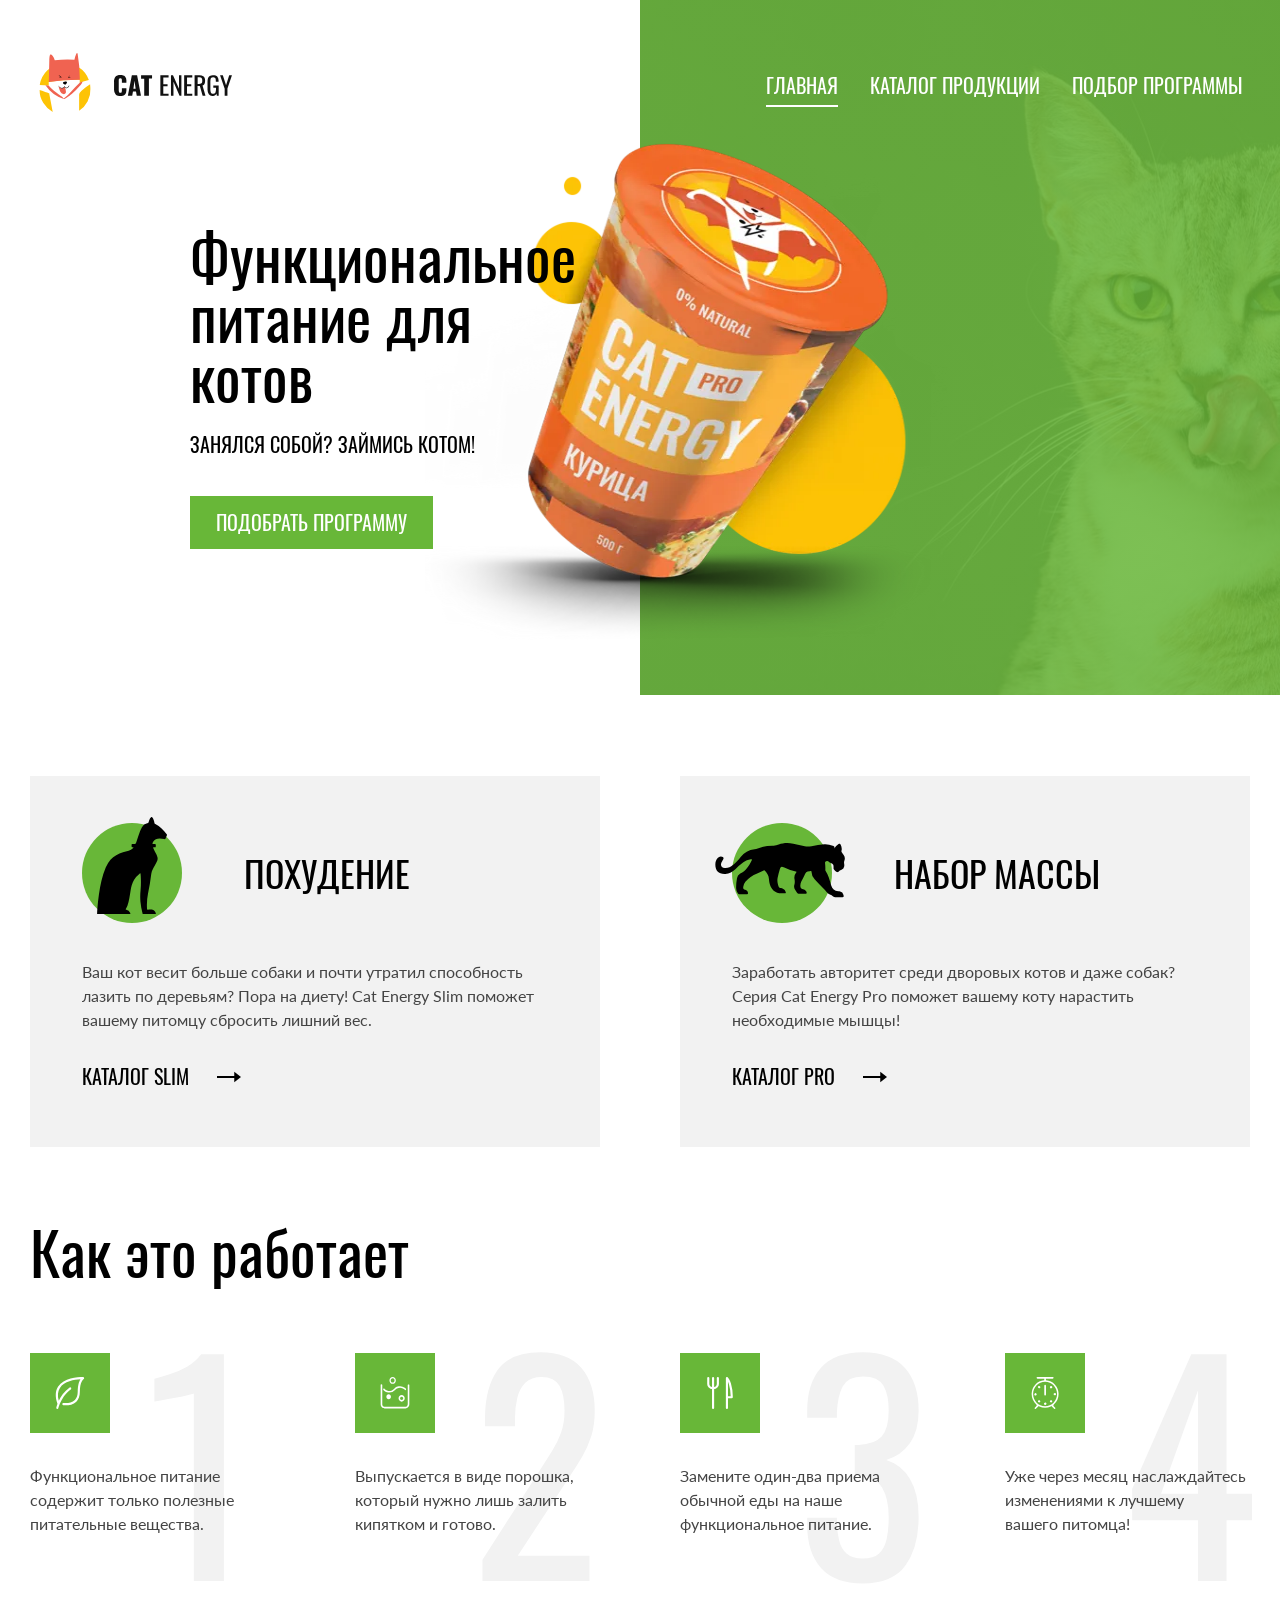
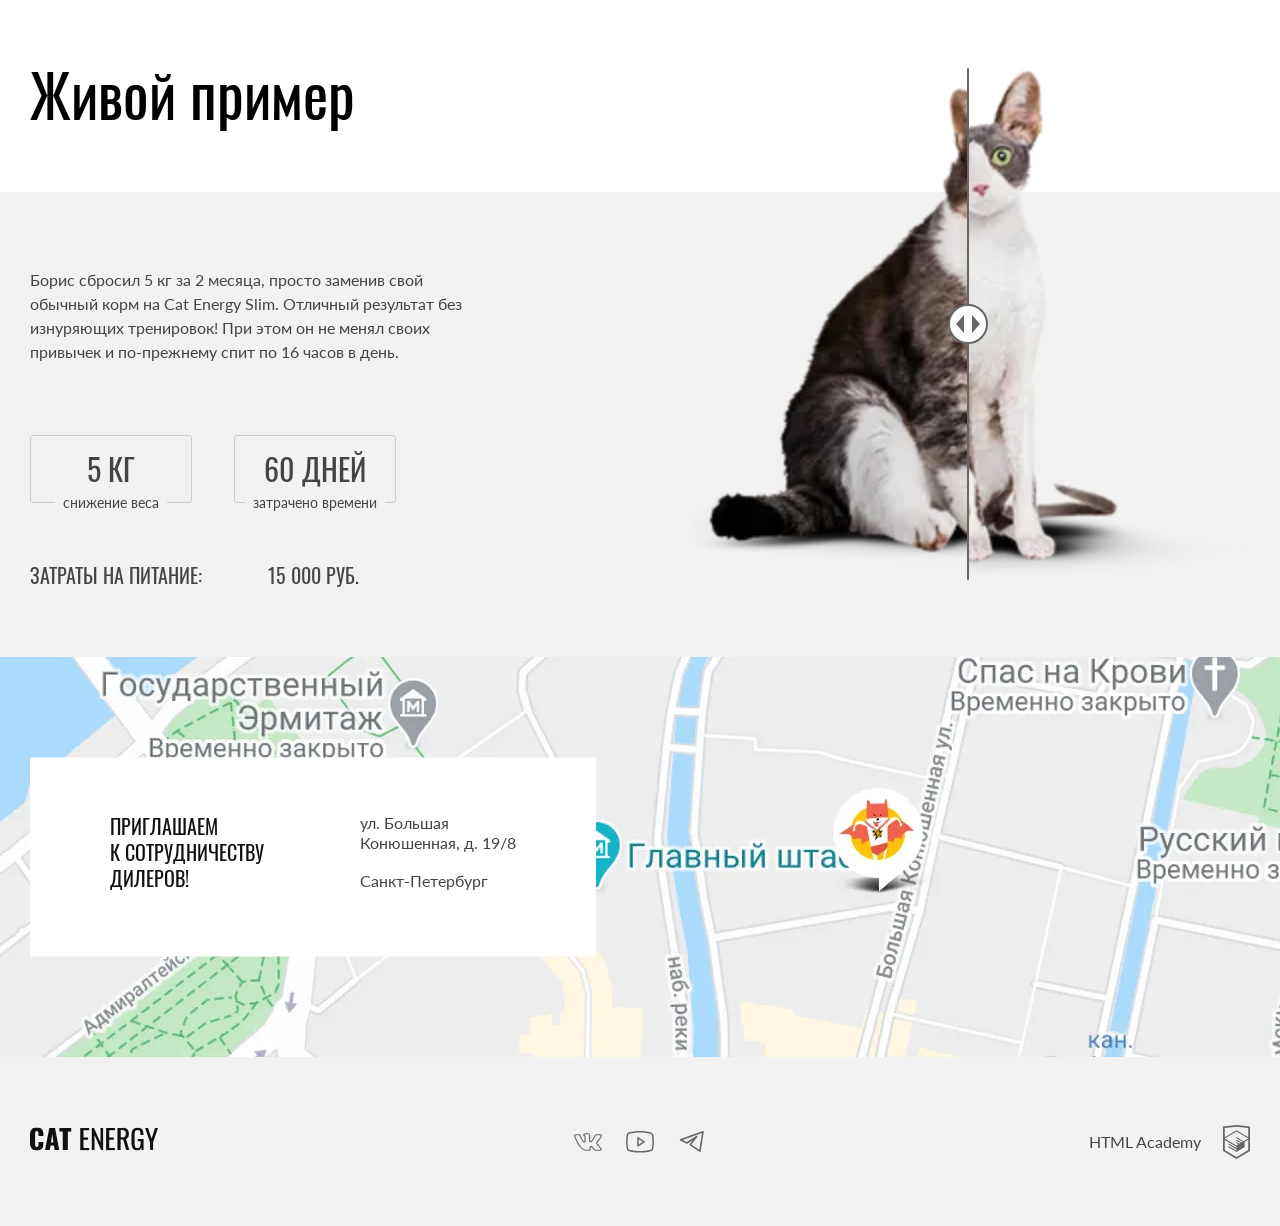
==== commit 42498ec7: "Deploying to gh-pages from @ genntanaka/1748441-cat-energy-31@63d96d59b56d3741f886524f5699f11c70df4a" ====
--- a/index.html
+++ b/index.html
@@ -1 +1 @@
-<!DOCTYPE html><html class="page" lang="ru"><head><meta charset="UTF-8"><title>Cat Energy - функциональное питание для котов</title><meta name="viewport" content="width=device-width,initial-scale=1"><link rel="apple-touch-icon" sizes="180x180" href="favicons/apple-touch-icon.png"><link rel="icon" type="image/png" sizes="32x32" href="favicons/favicon-32x32.png"><link rel="icon" type="image/png" sizes="16x16" href="favicons/favicon-16x16.png"><link rel="manifest" href="site.webmanifest"><link rel="mask-icon" href="favicons/safari-pinned-tab.svg" color="#5bbad5"><meta name="msapplication-TileColor" content="#da532c"><meta name="theme-color" content="#ffffff"><link rel="stylesheet" href="styles/styles.css"><script src="scripts/index.js" defer="defer"></script></head><body class="page__body"><header class="main-header container"><a class="logo logo--header" href="index.html"><picture><source type="image/svg+xml" media="(min-width: 1280px)" srcset="images/logo.svg" width="70" height="59"><source type="image/svg+xml" media="(min-width: 768px)" srcset="images/t-logo.svg" width="60" height="50"><img class="main-header__logo-image" src="images/m-logo.svg" width="33" height="38" alt="Логотип белый кот в оранжевом костюме супер героя"></picture><img class="main-header__logo-text" src="images/logo-text.svg" width="101" height="18" alt="Cat Energy"></a><nav class="main-nav"><button class="main-nav__toggle toggle" type="button" id="toggle"><span class="visually-hidden">Показать или скрыть меню</span></button><ul class="main-nav__list menu-list"><li class="menu-list__item"><a class="menu-list__link menu-list__link--current" href="index.html">Главная</a></li><li class="menu-list__item"><a class="menu-list__link" href="catalog.html">Каталог продукции</a></li><li class="menu-list__item"><a class="menu-list__link" href="#">Подбор программы</a></li></ul></nav></header><main class="main"><section class="hero"><div class="hero__wrapper container"><h1 class="hero__title">Функциональное питание для котов</h1><p class="hero__text">Занялся собой? Займись котом!</p><picture><source width="522" height="499" type="image/png" media="(min-width: 1280px)" srcset="images/hero-jar@1x.png, images/hero-jar@2x.png 2x"><source width="709" height="609" type="image/png" media="(min-width: 768px)" srcset="images/t-hero-jar@1x.png, images/t-hero-jar@2x.png 2x"><img class="hero__image" src="images/m-hero-jar@1x.png" srcset="images/m-hero-jar@2x.png 2x" width="280" height="270" alt="Баночка с питанием для котом со вкусом курицы"></picture><a class="hero__button button button--primary" href="#">подобрать программу</a></div></section><section class="program container"><h2 class="visually-hidden">Типы программ питания</h2><ul class="program__list"><li class="program__item program__item--slim"><p class="program__title">похудение</p><p class="program__text">Ваш кот весит больше собаки и почти утратил способность лазить по деревьям? Пора на диету! Cat Energy Slim поможет вашему питомцу сбросить лишний вес.</p><a class="program__link" href="#">каталог SLIM</a></li><li class="program__item program__item--pro"><p class="program__title">набор массы</p><p class="program__text">Заработать авторитет среди дворовых котов и даже собак? Серия Cat Energy Pro поможет вашему коту нарастить необходимые мышцы!</p><a class="program__link" href="#">каталог PRO</a></li></ul></section><section class="usage container"><h2 class="usage__title title">Как это работает</h2><ul class="usage__list"><li class="usage__item usage__item--health"><p class="usage__text">Функциональное питание содержит только полезные питательные вещества.</p></li><li class="usage__item usage__item--water"><p class="usage__text">Выпускается в виде порошка, который нужно лишь залить кипятком и готово.</p></li><li class="usage__item usage__item--food"><p class="usage__text">Замените один-два приема обычной еды на наше функциональное питание.</p></li><li class="usage__item usage__item--time"><p class="usage__text">Уже через месяц наслаждайтесь изменениями к лучшему вашего питомца!</p></li></ul></section><section class="result"><div class="result__wrapper container"><h2 class="result__title title">Живой пример</h2><p class="result__text">Борис сбросил 5 кг за 2 месяца, просто заменив свой обычный корм на Cat Energy Slim. Отличный результат без изнуряющих тренировок! При этом он не менял своих привычек и по-прежнему спит по 16 часов в день.</p><div class="result_indicators"><dl class="result__list"><div class="result__item"><dt>снижение веса</dt><dd>5&nbsp;кг</dd></div><div class="result__item"><dt>затрачено времени</dt><dd>60&nbsp;дней</dd></div></dl><p class="result__price"><span>Затраты на питание:</span><span>15 000 руб.</span></p></div><div class="result__images result-swipe"><div class="result-swipe__image-comparison"><picture><source width="560" height="512" type="image/png" media="(min-width: 768px)" srcset="images/t-before-cat@1x.png, images/t-before-cat@2x.png 2x"><img class="result-swipe__image-comparison-image-before" src="images/m-before-cat@1x.png" srcset="images/m-before-cat@2x.png 2x" width="280" height="256" alt="Толстый черно белый кот до приема специального питания"></picture><picture><source width="560" height="512" type="image/png" media="(min-width: 768px)" srcset="images/t-after-cat@1x.png, images/t-after-cat@2x.png 2x"><img class="result-swipe__image-comparison-image-after" src="images/m-after-cat@1x.png" srcset="images/m-after-cat@2x.png 2x" width="280" height="256" alt="Стройный черно белый кот после приема специально питания"></picture><button class="result-swipe__image-comparison-slider" type="button"><span class="visually-hidden">Ползунок движения влево-вправо для просмотра результатов до и после</span></button></div></div></div></section><section class="contacts"><div class="container contacts__container"><h2 class="visually-hidden">Контакты</h2><p class="contacts__invite">приглашаем к&nbsp;сотрудничеству дилеров!</p><address class="contacts__address">ул. Большая Конюшенная, д. 19/8 Санкт-Петербург</address></div><div class="contacts__map map"><iframe src="https://yandex.ru/map-widget/v1/?um=constructor%3A3252c56eb5adceb0eb95f85e9c78e60814960c5e96df7453f6b4fe06bf2d7a68&amp;source=constructor" width="500" height="400"></iframe><picture><source width="1440" height="400" type="image/png" media="(min-width: 1280px)" srcset="images/map@1x.png, images/map@2x.png 2x"><source width="768" height="400" type="image/png" media="(min-width: 768px)" srcset="images/t-map@1x.png, images/t-map@2x.png 2x"><img class="contacts__images" src="images/m-map@1x.png" srcset="images/m-map@2x.png 2x" width="320" height="362" alt="карта с маркером по адресу ул. Большая Конюшенная, д. 19/8 Санкт-Петербург"></picture></div></section></main><footer class="main-footer"><div class="main-footer__wrapper container"><a class="logo logo--footer" href="index.html"><img class="main-footer__image" src="images/logo-text.svg" width="128" height="24" alt="Cat Energy"></a><section class="main-footer__social social"><h2 class="visually-hidden">Социальные сети</h2><ul class="social__list"><li class="social__item"><a class="social__link social__link--vk" href="#"><span class="visually-hidden">Вконтакте</span></a></li><li class="social__item"><a class="social__link social__link--youtube" href="#"><span class="visually-hidden">Youtube</span></a></li><li class="social__item"><a class="social__link social__link--tg" href="#"><span class="visually-hidden">Телеграмм</span></a></li></ul></section><a class="main-footer__developer" href="https://htmlacademy.ru/intensive/adaptive">HTML Academy</a></div></footer></body></html>+<!DOCTYPE html><html class="page" lang="ru"><head><meta charset="UTF-8"><title>Cat Energy - функциональное питание для котов</title><meta name="viewport" content="width=device-width,initial-scale=1"><link rel="apple-touch-icon" sizes="180x180" href="favicons/apple-touch-icon.png"><link rel="icon" type="image/png" sizes="32x32" href="favicons/favicon-32x32.png"><link rel="icon" type="image/png" sizes="16x16" href="favicons/favicon-16x16.png"><link rel="manifest" href="site.webmanifest"><link rel="mask-icon" href="favicons/safari-pinned-tab.svg" color="#5bbad5"><link rel="preload" href="fonts/lato/Lato-Regular.woff2" type="font/woff2" as="font" crossorigin="anonymous"><link rel="preload" href="fonts/oswald/oswaldregular.woff2" type="font/woff2" as="font" crossorigin="anonymous"><meta name="msapplication-TileColor" content="#da532c"><meta name="theme-color" content="#ffffff"><link rel="stylesheet" href="styles/styles.css"><script src="scripts/index.js" defer="defer"></script></head><body class="page__body no-js"><header class="main-header"><a class="logo logo--header" href="index.html"><picture><source type="image/svg+xml" media="(min-width: 1280px)" srcset="images/logo.svg" width="70" height="59"><source type="image/svg+xml" media="(min-width: 768px)" srcset="images/t-logo.svg" width="60" height="50"><img class="main-header__logo-image" src="images/m-logo.svg" width="33" height="38" alt="Логотип белый кот в оранжевом костюме супер героя"></picture><img class="main-header__logo-text" src="images/logo-text.svg" width="101" height="18" alt="Cat Energy"></a><nav class="main-nav"><button class="main-nav__toggle toggle" type="button" id="toggle"><span class="visually-hidden">Показать или скрыть меню</span></button><ul class="main-nav__list menu-list"><li class="menu-list__item"><a class="menu-list__link menu-list__link--current" href="index.html">Главная</a></li><li class="menu-list__item"><a class="menu-list__link" href="catalog.html">Каталог продукции</a></li><li class="menu-list__item"><a class="menu-list__link" href="#">Подбор программы</a></li></ul></nav></header><main class="main"><section class="hero"><div class="hero__wrapper"><h1 class="hero__title">Функциональное питание для котов</h1><p class="hero__text">Занялся собой? Займись котом!</p><picture><source type="image/webp" width="522" height="499" media="(min-width: 1280px)" srcset="images/hero-jar@1x.webp, images/hero-jar@2x.webp 2x"><source type="image/webp" width="709" height="609" media="(min-width: 768px)" srcset="images/t-hero-jar@1x.webp, images/t-hero-jar@2x.webp 2x"><source type="image/webp" width="280" height="270" srcset="images/m-hero-jar@1x.webp, images/m-hero-jar@2x.webp 2x"><source width="522" height="499" type="image/png" media="(min-width: 1280px)" srcset="images/hero-jar@1x.png, images/hero-jar@2x.png 2x"><source width="709" height="609" type="image/png" media="(min-width: 768px)" srcset="images/t-hero-jar@1x.png, images/t-hero-jar@2x.png 2x"><img class="hero__image" loading="lazy" src="images/m-hero-jar@1x.png" srcset="images/m-hero-jar@2x.png 2x" width="280" height="270" alt="Баночка с питанием для котом со вкусом курицы"></picture><a class="hero__button button button--primary" href="#">подобрать программу</a></div></section><section class="program container"><h2 class="visually-hidden">Типы программ питания</h2><ul class="program__list"><li class="program__item program__item--slim"><p class="program__title">похудение</p><p class="program__text">Ваш кот весит больше собаки и почти утратил способность лазить по деревьям? Пора на диету! Cat Energy Slim поможет вашему питомцу сбросить лишний вес.</p><a class="program__link" href="#">каталог SLIM</a></li><li class="program__item program__item--pro"><p class="program__title">набор массы</p><p class="program__text">Заработать авторитет среди дворовых котов и даже собак? Серия Cat Energy Pro поможет вашему коту нарастить необходимые мышцы!</p><a class="program__link" href="#">каталог PRO</a></li></ul></section><section class="usage container"><h2 class="usage__title title">Как это работает</h2><ul class="usage__list"><li class="usage__item usage__item--health"><p class="usage__text">Функциональное питание содержит только полезные питательные вещества.</p></li><li class="usage__item usage__item--water"><p class="usage__text">Выпускается в виде порошка, который нужно лишь залить кипятком и готово.</p></li><li class="usage__item usage__item--food"><p class="usage__text">Замените один-два приема обычной еды на наше функциональное питание.</p></li><li class="usage__item usage__item--time"><p class="usage__text">Уже через месяц наслаждайтесь изменениями к лучшему вашего&nbsp;питомца!</p></li></ul></section><section class="result"><div class="result__wrapper container"><h2 class="result__title title">Живой пример</h2><p class="result__text">Борис сбросил 5 кг за 2 месяца, просто заменив свой обычный корм на Cat Energy Slim. Отличный результат без изнуряющих тренировок! При этом он не менял своих привычек и по-прежнему спит по 16 часов в день.</p><div class="result_indicators"><dl class="result__list"><div class="result__item"><dt>снижение веса</dt><dd>5&nbsp;кг</dd></div><div class="result__item"><dt>затрачено времени</dt><dd>60&nbsp;дней</dd></div></dl><p class="result__price"><span>Затраты на питание:</span><span>15 000 руб.</span></p></div><div class="result__images result-swipe"><div class="result-swipe__image-comparison"><picture><source type="image/webp" width="560" height="512" media="(min-width: 768px)" srcset="images/t-before-cat@1x.webp, images/t-before-cat@2x.webp 2x"><source type="image/webp" width="280" height="256" srcset="images/m-before-cat@1x.webp, images/m-before-cat@2x.webp 2x"><source width="560" height="512" type="image/png" media="(min-width: 768px)" srcset="images/t-before-cat@1x.png, images/t-before-cat@2x.png 2x"><img class="result-swipe__image-comparison-image-before" loading="lazy" src="images/m-before-cat@1x.png" srcset="images/m-before-cat@2x.png 2x" width="280" height="256" alt="Толстый черно белый кот до приема специального питания"></picture><picture><source type="image/webp" width="560" height="512" media="(min-width: 768px)" srcset="images/t-after-cat@1x.webp, images/t-after-cat@2x.webp 2x"><source type="image/webp" width="280" height="256" srcset="images/m-after-cat@1x.webp, images/m-after-cat@2x.webp 2x"><source width="560" height="512" type="image/png" media="(min-width: 768px)" srcset="images/t-after-cat@1x.png, images/t-after-cat@2x.png 2x"><img class="result-swipe__image-comparison-image-after" loading="lazy" src="images/m-after-cat@1x.png" srcset="images/m-after-cat@2x.png 2x" width="280" height="256" alt="Стройный черно белый кот после приема специально питания"></picture><button class="result-swipe__image-comparison-slider" type="button"><span class="visually-hidden">Ползунок движения влево-вправо для просмотра результатов до и после</span></button></div></div></div></section><section class="contacts"><div class="container"><div class="contacts__container"><h2 class="visually-hidden">Контакты</h2><p class="contacts__invite">приглашаем к&nbsp;сотрудничеству дилеров!</p><address class="contacts__address"><span>ул. Большая Конюшенная, д. 19/8</span> <span>Санкт-Петербург</span></address></div></div><div class="contacts__map map"><iframe src="https://yandex.ru/map-widget/v1/?um=constructor%3A3252c56eb5adceb0eb95f85e9c78e60814960c5e96df7453f6b4fe06bf2d7a68&amp;source=constructor" width="500" height="400"></iframe><picture><source type="image/webp" width="1440" height="400" media="(min-width: 1280px)" srcset="images/map@1x.webp, images/map@2x.webp 2x"><source type="image/webp" width="768" height="400" media="(min-width: 768px)" srcset="images/t-map@1x.webp, images/t-map@2x.webp 2x"><source type="image/webp" width="320" height="362" srcset="images/m-map@1x.webp, images/m-map@2x.webp 2x"><source width="1440" height="400" type="image/png" media="(min-width: 1280px)" srcset="images/map@1x.png, images/map@2x.png 2x"><source width="768" height="400" type="image/png" media="(min-width: 768px)" srcset="images/t-map@1x.png, images/t-map@2x.png 2x"><img class="contacts__images" src="images/m-map@1x.png" loading="lazy" srcset="images/m-map@2x.png 2x" width="320" height="362" alt="карта с маркером по адресу ул. Большая Конюшенная, д. 19/8 Санкт-Петербург"></picture></div></section></main><footer class="main-footer"><div class="main-footer__wrapper container"><a class="logo logo--footer" href="index.html"><img class="main-footer__image" src="images/logo-text.svg" width="128" height="24" alt="Cat Energy"></a><section class="main-footer__social social"><h2 class="visually-hidden">Социальные сети</h2><ul class="social__list"><li class="social__item"><a class="social__link social__link--vk" href="#"><span class="visually-hidden">Вконтакте</span></a></li><li class="social__item"><a class="social__link social__link--youtube" href="#"><span class="visually-hidden">Youtube</span></a></li><li class="social__item"><a class="social__link social__link--tg" href="#"><span class="visually-hidden">Телеграмм</span></a></li></ul></section><a class="main-footer__developer" href="https://htmlacademy.ru/intensive/adaptive">HTML Academy</a></div></footer></body></html>
--- a/styles/styles.css
+++ b/styles/styles.css
@@ -1 +1 @@
-:root{--text-basic-color:#444;--text-secondary-color:#000;--text-title-color:#222;--text-light-color:#fff;--basic-background-color:#68b738;--basic-background:#68b738d9;--secondary-background:#f2f2f2;--icon-color:#666;--button-basic:#68b738;--button-secondary:#f2f2f2}@font-face{font-family:Lato;font-weight:400;font-style:normal;src:url(../fonts/lato/Lato-Regular.woff2)format("woff2");font-display:swap}@font-face{font-family:Oswald;font-weight:400;font-style:normal;src:url(../fonts/oswald/oswaldregular.woff2)format("woff2");font-display:swap}.page{height:100%}.page__body{color:var(--text-basic-color,#444);background-color:#fff;flex-direction:column;height:100%;margin:0;font-family:Lato,Arial,sans-serif;font-size:14px;line-height:1.28;display:flex}@media (width>=768px){.page__body{font-size:16px;line-height:1.5}}@media (width>=1280px){.page__body{position:relative}}.page__body.page__body--open{overflow:hidden}.main{flex-grow:1}.visually-hidden{position:fixed;transform:scale(0)}.container{max-width:280px;margin:0 auto}@media (width>=768px){.container{max-width:708px}}@media (width>=1280px){.container{max-width:1220px;margin:0 auto}}.toggle{background-color:#0000;border:none;padding:0}@media (width>=768px){.toggle{display:none}}.toggle:before{content:"";background-image:url(../icons/stack.svg#menu_open);width:24px;height:24px;display:block}.main-nav--open .toggle:before{background-image:url(../icons/stack.svg#menu_close)}.button{text-transform:uppercase;text-align:center;cursor:pointer;border:none;padding:10px 26px;font-family:Oswald,Arial,sans-serif;font-size:16px;line-height:1.25;text-decoration:none;display:block}.button--primary{background-color:var(--button-basic,#68b738);color:var(--text-light-color,#fff)}.button--primary:active{color:#ffffff4d;background-color:#5eaa2f}.button--primary:hover,.button--primary:focus{background-color:#5eaa2f}.button--secondary{background-color:var(--button-secondary,#f2f2f2);color:var(--text-basic-color,#444)}.button--secondary:active,.button--secondary:hover,.button--secondary:focus{background-color:#ebebeb}.title{color:#000;margin:0 0 40px;font-family:Oswald,Arial,sans-serif;font-size:36px;font-weight:400;line-height:1.11}@media (width>=768px){.title{font-size:60px;line-height:1}}.title--decor{background:#fff;width:-moz-fit-content;width:fit-content;font-size:24px;line-height:1;position:relative;box-shadow:-40px 0 #fff,40px 0 #fff}@media (width>=768px){.title--decor{font-size:40px;line-height:1}}.title--decor:before{content:"";z-index:-1;background:var(--basic-background-color,#68b738);box-shadow:100vw 0 0 0 var(--basic-background-color,#68b738);width:100vw;height:2px;display:block;position:absolute;top:14px;right:0}@media (width>=768px){.title--decor:before{top:19px}}@media (width>=1280px){.title--decor:before{top:16px}}.form__text{color:var(--text-secondary-color,#000);text-align:center;margin:0 0 24px;font-family:Oswald,Arial,sans-serif;font-size:16px;line-height:1.5}@media (width>=768px){.form__text{max-width:632px;margin:auto auto 24px;font-size:24px;line-height:1.33}}@media (width>=1280px){.form__text{max-width:750px}}.form__wrapper{flex-direction:column;gap:16px;display:flex}@media (width>=768px){.form__wrapper{flex-direction:row;gap:0;max-width:752px;margin:auto}}.form__input{text-transform:uppercase;border:1px solid #cdcdcd;padding:13px;font-family:Oswald,Arial,sans-serif;font-size:20px;line-height:1.48}@media (width>=768px){.form__input{width:60%}}@media (width>=1280px){.form__input{width:76%}}.form__button{width:100%;padding:13px 26px;font-size:20px;line-height:1.3}@media (width>=768px){.form__button{width:40%}}.main-header{z-index:1;justify-content:space-between;align-items:center;padding:11px 20px 12px;display:flex}@media (width>=768px){.main-header{padding:25px 30px 12px}}@media (width>=1280px){.main-header{width:1220px;margin:0 auto;padding-top:53px}}.main-header__logo-image:hover{opacity:.8}.main-header__logo-image:active{opacity:.6}.main-header__logo-image:focus,.main-header__logo-text:hover{opacity:.8}.main-header__logo-text:active{opacity:.6}.main-header__logo-text:focus{opacity:.8}.main-header__logo-text{height:auto;margin:auto}@media (width>=768px){.main-header__logo-text{margin:0}}@media (width>=1280px){.main-header__logo-text{width:118px}}.logo{align-items:center;display:flex}.logo--header{flex-grow:1}@media (width>=768px){.logo--header{gap:13px}}@media (width>=1280px){.logo--header{gap:14px}}.logo--footer{text-align:center;margin-top:40px;margin-bottom:20px;display:block}@media (width>=768px){.logo--footer{margin:0}}.logo--footer:active{opacity:.6}.logo--footer:hover,.logo--footer:focus{opacity:.8}@media (width>=1280px){.main-nav{max-width:50%}}.main-nav__list{display:none}@media (width>=768px){.main-nav__list{flex-wrap:wrap;gap:18px;display:flex}}.main-nav--open .main-nav__list{z-index:10;background-color:#fff;flex-direction:column;align-items:center;width:100%;display:flex;position:fixed;top:65px;left:0}.menu-list{margin:0;padding:0;list-style:none}.menu-list__item{text-align:center;border-top:1px solid #e6e6e6;width:100%}@media (width>=768px){.menu-list__item{border:none;width:auto}}.menu-list__item:last-child{border-bottom:1px solid #e6e6e6}@media (width>=768px){.menu-list__item:last-child{border:none}}.menu-list__link{color:var(--text-secondary-color,#000);text-transform:uppercase;padding-top:22px;padding-bottom:24px;font-family:Oswald,Arial,sans-serif;font-size:20px;line-height:1;text-decoration:none;display:block;position:relative}@media (width>=768px){.menu-list__link{padding:7px;font-size:18px;line-height:1.33}}@media (width>=1280px){.menu-list__link{color:#fff;font-size:20px}}.menu-list__link--current{text-underline-offset:11px;-webkit-text-decoration:underline #fff;text-decoration:underline #fff;text-decoration-thickness:2px}.main-header--inner .menu-list__link--current{-webkit-text-decoration-color:var(--button-basic,#68b738);text-decoration-color:var(--button-basic,#68b738)}.menu-list__link:active{opacity:.3}.menu-list__link:hover,.menu-list__link:focus{opacity:.6}@media (width>=1280px){.main-header--inner .menu-list__link{color:var(--text-secondary-color,#000)}}.hero{color:var(--text-light-color,#fff);text-align:center;position:relative}@media (width>=768px){.hero{color:var(--text-secondary-color,#000);text-align:left;background:0 0;display:block;position:static}}.hero__wrapper{padding:0;display:grid}@media (width>=768px){.hero__wrapper{padding:27px 30px 0}}@media (width>=1280px){.hero__wrapper{grid-template-columns:1fr 1fr;padding:64px 190px}}.hero__wrapper:before{content:"";background-image:linear-gradient(var(--basic-background,#68b738d9)63%,#fff 63%),url(../images/m-hero-bg@1x.jpg),linear-gradient(to right,#32521e 50%,#2e3e23 50%);z-index:-1;background-position:top;background-repeat:no-repeat;width:100%;height:100%;display:block;position:absolute;left:0}@media (resolution>=2dppx){.hero__wrapper:before{background-image:linear-gradient(var(--basic-background,#68b738d9)63%,#fff 63%),url(../images/m-hero-bg@2x.jpg),linear-gradient(to right,#32521e 50%,#2e3e23 50%)}}@media (width>=768px){.hero__wrapper:before{color:var(--text-secondary-color,#000);text-align:left;background:0 0;position:static}}@media (width>=1280px){.hero__wrapper:before{background-image:linear-gradient(var(--basic-background,#68b738d9)100%,#68b738),url(../images/hero-bg@1x.jpg),linear-gradient(#2b421c 50%,#2b421c 50%);background-repeat:no-repeat;width:50%;height:695px;position:absolute;top:0;left:auto;right:0}}@media (width>=1280px) and (resolution>=2dppx){.hero__wrapper:before{background-image:linear-gradient(var(--basic-background,#68b738d9)100%,#68b738),url(../images/hero-bg@2x.jpg),linear-gradient(#2b421c 50%,#2b421c 50%)}}.hero picture{display:contents}.hero__title{max-width:396px;margin:0 auto 25px;padding-top:27px;font-family:Oswald,Arial,sans-serif;font-size:36px;line-height:1;position:relative}@media (width>=768px){.hero__title{max-width:480px;margin-top:20px;margin-bottom:40px;margin-left:90px;padding:0;font-size:60px}}@media (width>=1280px){.hero__title{margin-top:32px;margin-left:0}}.hero__text{text-transform:uppercase;z-index:2;margin:0 10px 32px;font-family:Oswald,Arial,sans-serif;font-size:14px;line-height:1;position:relative}@media (width>=768px){.hero__text{margin-bottom:50px;margin-left:90px;font-size:20px}}@media (width>=1280px){.hero__text{grid-column:1;margin-left:0}}.hero__image{vertical-align:middle;margin:auto;position:relative}@media (width>=768px){.hero__image{z-index:-1;order:4;margin-top:-82px}}@media (width>=1280px){.hero__image{grid-area:1/2/7/-1;margin-top:-51px;margin-left:-29%}}.hero__button{z-index:1;margin:0 20px;position:relative}@media (width>=768px){.hero__button{width:-moz-fit-content;width:fit-content;margin-left:90px;padding:14px 26px;font-size:20px}}@media (width>=1280px){.hero__button{grid-column:1;margin-left:0}}.program{padding-top:20px;padding-bottom:5px}@media (width>=768px){.program{padding-top:0}}@media (width>=1280px){.program{padding-top:70px;padding-bottom:26px}}.program__list{flex-direction:column;gap:20px;margin:0;padding:0;list-style:none;display:flex}@media (width>=768px){.program__list{gap:30px}}@media (width>=1280px){.program__list{grid-template-columns:1fr 1fr;gap:80px;display:grid}}.program__item{background-color:var(--secondary-background,#f2f2f2);--bgc:#000;grid-template-rows:70px auto;grid-template-columns:70px auto;padding:21px 20px 18px;display:grid;position:relative}@media (width>=768px){.program__item{grid-template-columns:1fr 200px;align-items:center;column-gap:20px;padding:65px 53px}}@media (width>=1280px){.program__item{grid-template-columns:100px 1fr;column-gap:62px;padding:47px 52px 55px}}.program__item:after{content:"";background-color:var(--basic-background-color,#68b738);background-size:50px 50px;border-radius:50%;width:50px;height:50px;display:block;position:absolute;top:25px;left:23px}@media (width>=768px){.program__item:after{grid-area:1/2/4/3;align-self:center;width:200px;height:200px;top:26px;left:-10px;right:0}}@media (width>=1280px){.program__item:after{grid-column:1/2;width:100px;height:100px;top:0;left:0}}.program__item:before{content:"";vertical-align:middle;-webkit-mask-position:50%;mask-position:50%;-webkit-mask-repeat:no-repeat;mask-repeat:no-repeat;-webkit-mask-image:var(--icon-program);mask-image:var(--icon-program);background-color:var(--bgc);z-index:1;display:inline-block;position:relative}@media (width>=768px){.program__item:before{grid-area:1/2/4/3;align-self:center}}.program__item--slim{--icon-program:url(../icons/stack.svg#slim_cat)}.program__item--slim:before{width:36px;height:50px;left:10px}@media (width>=768px){.program__item--slim:before{width:140px;height:194px;top:-6px;bottom:19px;left:20px}}@media (width>=1280px){.program__item--slim:before{grid-column:1/2;width:70px;height:97px;left:15px}}.program__item--pro{--icon-program:url(../icons/stack.svg#pro_cat)}.program__item--pro:before{width:67px;height:28px;top:15px;left:-10px}@media (width>=768px){.program__item--pro:before{width:268px;height:112px;top:4px;left:-40px}}@media (width>=1280px){.program__item--pro:before{grid-column:1/2;width:134px;height:56px;top:-4px;left:-17px}}.program__title{text-transform:uppercase;color:var(--text-secondary-color,#000);margin:12px 0 0;font-family:Oswald,Arial,sans-serif;font-size:24px;line-height:1.54}@media (width>=768px){.program__title{grid-column:1/2;margin:0;font-size:36px;line-height:1}}@media (width>=1280px){.program__title{grid-area:1/2/4/3;align-content:center;min-height:100px;margin:0}}.program__text{border-bottom:1px solid #d9d9d9;grid-column:1/-1;margin:0 0 18px;padding-top:8px;padding-bottom:23px}@media (width>=768px){.program__text{border:none;grid-column:1/2;max-width:344px;margin-bottom:56px;padding:0}}@media (width>=1280px){.program__text{grid-column:1/3;max-width:100%;margin-top:37px;margin-bottom:30px}}.program__link{color:var(--text-secondary-color,#000);text-transform:uppercase;grid-column:1/-1;align-items:center;gap:15px;font-family:Oswald,Arial,sans-serif;font-size:16px;line-height:1;text-decoration:none;display:flex}@media (width>=768px){.program__link{grid-column:1/2;gap:25px;font-size:20px}}@media (width>=1280px){.program__link{grid-column:1/-1;gap:28px;line-height:1.48}}.program__link:after{content:"";background-image:url(../icons/stack.svg#arrow);width:24px;height:12px;display:block}.program__link:active{opacity:.6}.usage{padding-top:18px;padding-bottom:49px}@media (width>=768px){.usage{padding-top:40px;padding-bottom:35px}}@media (width>=1280px){.usage{padding-top:48px;padding-bottom:0}}.usage__title{margin:0}.usage__list{flex-direction:column;gap:20px;margin:40px 0 0;padding:0;list-style:none;display:flex}@media (width>=768px){.usage__list{counter-reset:example 0;grid-template-columns:1fr 1fr;gap:37px 59px;margin-top:71px;display:grid}}@media (width>=1280px){.usage__list{grid-template-columns:repeat(4,1fr);gap:80px;margin-top:72px}}.usage__item{align-items:center;gap:20px;display:flex;position:relative}@media (width>=768px){.usage__item{counter-increment:myIndex;flex-direction:column;align-items:flex-start;min-height:280px}.usage__item:after{content:counter(myIndex);color:#f2f2f2;z-index:-1;font-family:Oswald,Arial,sans-serif;font-size:280px;line-height:.73;position:absolute;top:0;left:116px}}@media (width>=1280px){.usage__item:after{line-height:1;top:-38px;right:0}}.usage__item:before{content:"";vertical-align:middle;background-image:var(--icon-usage);background-color:var(--basic-background-color,#68b738);background-position:50%;background-repeat:no-repeat;background-size:30px 32px;min-width:60px;height:60px;display:inline-block}@media (width>=768px){.usage__item:before{width:80px;height:80px}}.usage__item--health{--icon-usage:url(../icons/stack.svg#leaf)}.usage__item--water{--icon-usage:url(../icons/stack.svg#water)}.usage__item--food{--icon-usage:url(../icons/stack.svg#eat)}.usage__item--time{--icon-usage:url(../icons/stack.svg#time)}.usage__text{margin:0}@media (width>=768px){.usage__text{max-width:246px;margin-top:11px}}.result{background-color:#eaeaea;padding-top:25px;padding-bottom:40px}@media (width>=768px){.result{background-image:linear-gradient(to top,var(--secondary-background,#f2f2f2)465px,#fff 465px);padding-top:15px;padding-bottom:101px}}@media (width>=1280px){.result{padding-top:30px;padding-bottom:72px}.result__wrapper{grid-template-columns:1fr 1fr;column-gap:92px;display:grid}}.result__title{margin:0 0 40px}@media (width>=1280px){.result__title{grid-column:1/2;margin:0 0 70px}}.result__text{margin:0 0 20px}@media (width>=768px){.result__text{max-width:706px;margin-bottom:55px;padding-top:19px}}@media (width>=1280px){.result__text{max-width:433px;margin:0;padding-top:75px}}.result__list{text-align:center;justify-content:space-between;gap:32px;display:flex}@media (width>=768px){.result__list{gap:43px;margin:0}}@media (width>=1280px){.result__list{justify-content:normal;gap:42px}}.result__list dt{background-color:#eaeaea;padding-left:10px;padding-right:10px;font-size:12px;line-height:1;position:absolute;bottom:-13px;left:50%;transform:translate(-50%)}@media (width>=768px){.result__list dt{background-color:#fff;min-width:127px;font-size:14px;bottom:-8px}}@media (width>=1280px){.result__list dt{background-color:#f2f2f2;bottom:-7px}}.result__list dd{text-transform:uppercase;box-sizing:border-box;border:1px solid #cdcdcd;border-radius:3px;width:124px;margin:0;padding:17px 0;font-family:Oswald,Arial,sans-serif;font-size:24px;line-height:1}@media (width>=768px){.result__list dd{width:auto;padding:15px 0;font-size:30px;line-height:1.23}}@media (width>=1280px){.result__list dd{padding:15px 18px}}.result__item{max-width:124px;position:relative}@media (width>=768px){.result__item{min-width:162px}}.result__price{text-transform:uppercase;text-align:center;margin:32px 0 0;font-family:Oswald,Arial,sans-serif;font-size:14px;line-height:1.42}@media (width>=768px){.result__price{flex-direction:column;align-self:center;align-items:flex-end;gap:9px;margin:0;font-size:20px;line-height:1;display:flex}}@media (width>=1280px){.result__price{text-align:left;flex-direction:row;align-self:normal;gap:66px;margin-top:10px}}.result__images{width:-moz-fit-content;width:fit-content;margin-top:20px}@media (width>=1280px){.result__images{grid-area:1/2/4/3}}@media (width>=768px){.result_indicators{justify-content:space-between;display:flex}}@media (width>=1280px){.result_indicators{flex-direction:column;align-self:center;gap:55px;padding-top:71px}}.result-swipe{margin:auto;padding-top:19px}@media (width>=768px){.result-swipe{padding-top:107px}}@media (width>=1280px){.result-swipe{padding-top:0}}.result-swipe__image-comparison{grid-template-columns:1fr;display:grid;position:relative}.result-swipe__image-comparison picture{display:contents}.result-swipe__image-comparison-image-before,.result-swipe__image-comparison-image-after{grid-area:1/1/-1/-1}.result-swipe__image-comparison-image-before{-webkit-clip-path:inset(0 50% 0 0);clip-path:inset(0 50% 0 0)}.result-swipe__image-comparison-image-after{-webkit-clip-path:inset(0 0 0 50%);clip-path:inset(0 0 0 50%)}.result-swipe__image-comparison-slider{background-color:var(--icon-color,#666);cursor:col-resize;border:none;border-radius:2px;outline:none;width:2px;height:100%;padding:0;position:absolute;top:50%;left:50%;transform:translate(-50%,-50%)}.result-swipe__image-comparison-slider:before{content:"";border:2px solid var(--icon-color,#666);box-sizing:border-box;background-color:#fff;border-radius:50%;width:40px;height:40px;position:absolute;top:calc(50% - 20px);left:-19px}.result-swipe__image-comparison-slider:after{content:"";background-color:var(--icon-color,#666);width:24px;height:18px;display:block;position:absolute;top:calc(50% - 9px);left:-11px;-webkit-mask-image:url(../icons/stack.svg#resize);mask-image:url(../icons/stack.svg#resize)}.result-swipe__image-comparison-slider:hover,.result-swipe__image-comparison-slider:focus,.result-swipe__image-comparison-slider:hover:after,.result-swipe__image-comparison-slider:focus:after{background-color:var(--button-basic,#68b738)}.result-swipe__image-comparison-slider:hover:before,.result-swipe__image-comparison-slider:focus:before{border:2px solid var(--button-basic,#68b738)}.result-swipe__image-comparison-slider:active,.result-swipe__image-comparison-slider:active:after{opacity:.6}.contacts{position:relative}.contacts__container{z-index:1;justify-content:space-between;align-items:center;padding-top:26px;padding-bottom:26px;display:flex}@media (width>=768px){.contacts__container{background-color:#f2f2f2;padding:60px 70px}}@media (width>=1280px){.contacts__container{background-color:#fff;gap:87px;max-width:1960px;margin-left:110px;padding:61px 78px 60px 80px;position:absolute;top:50%;transform:translateY(-50%)}}.contacts__invite{text-transform:uppercase;color:#111;margin:0;font-family:Oswald,Arial,sans-serif;font-size:16px;line-height:1.25}@media (width>=768px){.contacts__invite{max-width:120px;font-size:20px;line-height:1.3}}@media (width>=1280px){.contacts__invite{max-width:163px}}.contacts__address{margin-left:16px;font-style:normal;line-height:1.42}@media (width>=768px){.contacts__address{text-align:right;max-width:160px;line-height:1.25}}@media (width>=1280px){.contacts__address{text-align:left;margin:0}}.contacts__images{object-fit:cover;width:100%;display:block}.contacts__map{position:relative}.contacts__map iframe{border:none;width:100%;height:362px;position:absolute;top:0}@media (width>=768px){.contacts__map iframe{height:400px}}.main-footer{background-color:var(--secondary-background,#f2f2f2)}@media (width>=768px){.main-footer{justify-content:space-between;align-items:center;min-height:152px;display:flex}}@media (width>=1280px){.main-footer{justify-content:space-between;align-items:center;min-height:169px;display:flex}}@media (width>=768px){.main-footer__wrapper{justify-content:space-between;align-items:center;min-height:152px;display:flex}}@media (width>=1280px){.main-footer__wrapper{min-height:169px}}.main-footer__social{border-top:1px solid #d9d9d9;border-bottom:1px solid #d9d9d9;padding-top:16px;padding-bottom:20px}@media (width>=768px){.main-footer__social{border:none;padding:0}}.main-footer__developer{color:var(--text-basic-color,#444);justify-content:space-between;align-items:center;margin-top:20px;margin-bottom:40px;font-size:16px;line-height:1.25;text-decoration:none;display:flex}@media (width>=768px){.main-footer__developer{gap:22px;margin:0;padding:0}}.main-footer__developer:after{content:"";vertical-align:middle;background-color:var(--icon-color,#666);width:27px;height:34px;display:inline-block;-webkit-mask-image:url(../icons/stack.svg#html_academy);mask-image:url(../icons/stack.svg#html_academy);-webkit-mask-position:50%;mask-position:50%;-webkit-mask-repeat:no-repeat;mask-repeat:no-repeat}.main-footer__developer:active{opacity:.3}.main-footer__developer:hover:after{background-color:#68b738}.main-footer__developer:active:after{opacity:.3;background-color:#68b738}.main-footer__developer:focus:after{background-color:#68b738}.social__list{flex-wrap:wrap;justify-content:center;gap:28px;margin:0 auto;padding:0;list-style:none;display:flex}.social__link{--bgc:var(--icon-color,#666);justify-content:center;align-items:center;width:28px;height:22px;display:flex}.social__link:before{content:"";vertical-align:middle;-webkit-mask-position:50%;mask-position:50%;-webkit-mask-repeat:no-repeat;mask-repeat:no-repeat;-webkit-mask-image:var(--icon-social);mask-image:var(--icon-social);background-color:var(--bgc);width:28px;height:22px;display:inline-block}.social__link:hover{--bgc:#68b738}.social__link:active{--bgc:#68b738;opacity:.3}.social__link:focus{--bgc:#68b738}.social__link--vk{--icon-social:url(../icons/stack.svg#soc_vk)}.social__link--youtube{--icon-social:url(../icons/stack.svg#soc_yt)}.social__link--tg{--icon-social:url(../icons/stack.svg#soc_tg)}.catalog{padding-top:27px}@media (width>=768px){.catalog{padding-top:58px;padding-bottom:37px}}.catalog__title{line-height:1}.catalog__list{flex-direction:column;margin:0;padding:0;list-style:none;display:flex}@media (width>=768px){.catalog__list{grid-template-columns:1fr 1fr;gap:60px;padding-top:50px;display:grid}}@media (width>=1280px){.catalog__list{grid-template-columns:repeat(4,1fr);gap:63px 80px;padding-top:45px}}.catalog__item{position:relative}.catalog__item:before{content:"";background-color:#ebebeb;width:100vw;height:1px;position:absolute;top:0;right:0;box-shadow:100vw 0 #ebebeb}@media (width>=768px){.catalog__item:before{content:none}}.catalog__item:last-child:after{content:"";background-color:#ebebeb;width:100vw;height:1px;position:absolute;bottom:0;right:0;box-shadow:100vw 0 #ebebeb}@media (width>=768px){.catalog__item:last-child:after{content:none}}.cart{grid-template-columns:50% 1fr;padding:20px 0 22px;display:grid}@media (width>=768px){.cart{background-image:linear-gradient(#fff 16%,var(--secondary-background,#f2f2f2)16%);grid-template-columns:1fr;padding:10px 37px 40px}}.cart__link-image{grid-row:1/3;justify-self:center;height:107px}@media (width>=768px){.cart__link-image{align-items:center;height:210px;margin-bottom:22px;display:flex}}@media (width>=1280px){.cart__link-image{margin-bottom:11px}}.cart__image{object-fit:contain;vertical-align:bottom}.cart__link-title{color:var(--text-title-color,#222);text-transform:uppercase;font-family:Oswald,Arial,sans-serif;font-size:16px;line-height:1.25;text-decoration:none}@media (width>=768px){.cart__link-title{text-align:center;justify-self:center;max-width:135px;font-size:20px;line-height:1.2}}.cart__title{max-width:95px;margin:3px 0 14px}@media (width>=768px){.cart__title{max-width:130px;margin:0 0 17px}}@media (width>=1280px){.cart__title{margin:0 0 25px}}.cart__characteristics{color:var(--text-basic-color,#444);margin:0;font-size:12px;line-height:1.33}@media (width>=768px){.cart__characteristics{font-size:16px;line-height:1.25}}.cart__value{justify-content:space-between;display:flex}@media (width>=768px){.cart__value{margin-bottom:6px;padding-bottom:6px;box-shadow:0 1px #cdcdcd}}.cart__value dd{margin:0}.cart__button{grid-column:1/-1;width:100%;margin-top:20px}@media (width>=768px){.cart__button{margin-top:30px}}.pagination{padding-top:25px;padding-bottom:25px}@media (width>=768px){.pagination{border:2px solid #f2f2f2;flex-direction:column;margin-top:85px;padding:50px 37px 40px;display:flex}}.pagination__title{text-align:center;text-transform:uppercase;color:#111;margin:0 0 8px;font-family:Oswald,Arial,sans-serif;font-size:16px;line-height:1.25}@media (width>=768px){.pagination__title{max-width:175px;margin:auto auto 23px;font-size:20px;line-height:1.2}}.pagination__title:before{content:"";background-color:#0000;background-image:linear-gradient(#d3d3d3,#d3d3d3),linear-gradient(#d3d3d3,#d3d3d3);background-position:50%;background-repeat:no-repeat;background-size:100% 2px,2px 100%;background-attachment:scroll,scroll;background-origin:padding-box,padding-box;background-clip:border-box,border-box;width:30px;height:30px;margin:0 auto 23px;display:block}@media (width>=768px){.pagination__title:before{width:60px;height:60px;margin:0 auto 50px}}.pagination__text{text-align:center;color:var(--text-basic-color,#444);margin:0;font-size:12px;line-height:1.33}@media (width>=768px){.pagination__text{max-width:175px;margin:auto auto 21%;font-size:16px;line-height:1.12}}.pagination__button{width:100%;margin-top:21px}.upsell{padding-top:25px}@media (width>=768px){.upsell{padding-top:37px;padding-bottom:40px}}@media (width>=1280px){.upsell{grid-template-columns:1fr 245px;column-gap:80px;padding-bottom:53px;display:grid}}.upsell__list{margin:0;padding:0 0 40px;list-style:none}@media (width>=1280px){.upsell__list{padding:0}}@media (width>=768px){.upsell__wrapper{grid-template-columns:1fr 1fr;align-items:center;display:grid}}@media (width>=1280px){.upsell__wrapper{grid-template-columns:326px 1fr;width:100%;padding-right:40px}}.upsell__item{border-top:1px solid #cdcdcd;padding-top:13px;padding-bottom:19px;display:block}@media (width>=768px){.upsell__item{padding-top:26px;padding-bottom:28px}}@media (width>=1280px){.upsell__item{justify-content:space-between;padding-top:13px;padding-bottom:17px;display:flex}}.upsell__item:last-child{border-bottom:1px solid #cdcdcd}.upsell__main-title{margin-bottom:35px}@media (width>=768px){.upsell__main-title{margin-bottom:80px}}@media (width>=1280px){.upsell__main-title{grid-column:1/-1}}.upsell__title{color:var(--text-title-color,#222);text-transform:uppercase;margin:0;font-family:Oswald,Arial,sans-serif;font-size:16px;line-height:1}@media (width>=1280px){.upsell__title{font-size:20px}}.upsell_characteristics{color:var(--text-basic-color,#444);justify-content:space-between;margin:13px 1px;font-size:14px;line-height:1;display:flex}@media (width>=1280px){.upsell_characteristics{margin:0}}.upsell__weight,.upsell__price{margin:0}.upsell_button{width:100%}@media (width>=1280px){.upsell_button{max-width:244px}}.gifts{background-image:url(../images/m-gift-bg@1x.png);background-position:50%;background-repeat:no-repeat;background-size:cover;padding:43px 55px;position:relative}@media (resolution>=2dppx){.gifts{background-image:url(../images/gift-bg@2x.png)}}@media (width>=768px){.gifts{background-image:url(../images/t-gift-bg@1x.png);justify-content:space-between;align-items:center;margin-top:70px;display:flex}}@media (width>=768px) and (resolution>=2dppx){.gifts{background-image:url(../images/t-gift-bg@2x.png)}}@media (width>=1280px){.gifts{background-image:url(../images/gift-bg@1x.png);flex-direction:column;margin-top:0;padding:55px 45px}}@media (width>=1280px) and (resolution>=2dppx){.gifts{background-image:url(../images/gift-bg@2x.png)}}.gifts:after{content:"";background-color:var(--basic-background,#68b738d9);width:100%;height:100%;display:block;position:absolute;top:0;left:0}.gifts:before{content:"";z-index:1;background-image:url(../icons/stack.svg#icon_gift);background-position:50%;background-repeat:no-repeat;background-size:contain;width:100%;height:80px;margin:15px auto 50px;display:block;position:relative}@media (width>=768px){.gifts:before{width:80px;height:80px;margin:0}}.gifts__text{color:var(--text-light-color,#fff);text-align:center;z-index:1;max-width:180px;margin:0;font-size:16px;line-height:1.25;position:relative}@media (width>=768px){.gifts__text{max-width:215px}}.subscribe{padding-top:40px;padding-bottom:45px}@media (width>=768px){.subscribe{padding-top:40px;padding-bottom:80px}}@media (width>=1280px){.subscribe{padding-top:45px;padding-bottom:103px}}.subscribe__title{margin-bottom:30px}@media (width>=768px){.subscribe__title{margin-bottom:72px}}+:root{--text-basic-color:#444;--text-secondary-color:#000;--text-title-color:#222;--text-light-color:#fff;--basic-background-color:#68b738;--basic-background:#68b738d9;--secondary-background:#f2f2f2;--icon-color:#666;--button-basic:#68b738;--button-secondary:#f2f2f2}@font-face{font-family:Lato;font-weight:400;font-style:normal;src:url(../fonts/lato/Lato-Regular.woff2)format("woff2");font-display:swap}@font-face{font-family:Oswald;font-weight:400;font-style:normal;src:url(../fonts/oswald/oswaldregular.woff2)format("woff2");font-display:swap}.page{height:100%}.page__body{color:var(--text-basic-color,#444);background-color:#fff;flex-direction:column;height:100%;margin:0;font-family:Lato,Arial,sans-serif;font-size:14px;line-height:1.28;display:flex}@media (width>=768px){.page__body{font-size:16px;line-height:1.5}}@media (width>=1280px){.page__body{position:relative}}.page__body.page__body--open{overflow:hidden}.main{flex-grow:1}.visually-hidden{position:fixed;transform:scale(0)}.container{max-width:280px;margin:0 auto}@media (width>=768px){.container{max-width:708px}}@media (width>=1280px){.container{max-width:1220px;margin:0 auto}}.no-js .main-header{flex-direction:column}.no-js .main-nav{width:100%}.no-js .toggle{display:none}.no-js .main-nav__list{display:block}.toggle{background-color:#0000;border:none;padding:0}@media (width>=768px){.toggle{display:none}}.toggle:before{content:"";background-image:url(../icons/stack.svg#menu_open);width:24px;height:24px;display:block}.main-nav--open .toggle:before{background-image:url(../icons/stack.svg#menu_close)}.button{text-transform:uppercase;text-align:center;cursor:pointer;border:none;padding:10px 26px;font-family:Oswald,Arial,sans-serif;font-size:16px;line-height:1.25;text-decoration:none;display:block}.button--primary{background-color:var(--button-basic,#68b738);color:var(--text-light-color,#fff)}.button--primary:active{color:#ffffff4d;background-color:#5eaa2f}.button--primary:hover,.button--primary:focus{background-color:#5eaa2f}.button--secondary{background-color:var(--button-secondary,#f2f2f2);color:var(--text-basic-color,#444)}.button--secondary:active,.button--secondary:hover,.button--secondary:focus{background-color:#ebebeb}.title{color:#000;margin:0 0 40px;font-family:Oswald,Arial,sans-serif;font-size:36px;font-weight:400;line-height:1.11}@media (width>=768px){.title{font-size:60px;line-height:1}}.title--decor{background:#fff;width:-moz-fit-content;width:fit-content;font-size:24px;line-height:1;position:relative;box-shadow:-40px 0 #fff,40px 0 #fff}@media (width>=768px){.title--decor{font-size:32px;line-height:1}}@media (width>=1280px){.title--decor{font-size:40px}}.title--decor:before{content:"";z-index:-1;background:var(--basic-background-color,#68b738);box-shadow:100vw 0 0 0 var(--basic-background-color,#68b738);width:100vw;height:2px;display:block;position:absolute;top:10px;right:0}@media (width>=768px){.title--decor:before{top:14px}}@media (width>=1280px){.title--decor:before{top:16px}}@media (width>=768px){.form{max-width:632px;margin:auto}}@media (width>=1280px){.form{max-width:769px}}.form__text{color:var(--text-secondary-color,#000);text-align:center;margin:0 0 24px;font-family:Oswald,Arial,sans-serif;font-size:16px;line-height:1.5}@media (width>=768px){.form__text{max-width:632px;margin:auto auto 24px;font-size:24px;line-height:1.33}}@media (width>=1280px){.form__text{max-width:750px;margin:auto auto 21px}}.form__wrapper{flex-direction:column;gap:16px;display:flex}@media (width>=768px){.form__wrapper{flex-direction:row;gap:0;max-width:752px;margin:auto}}.form__input{text-transform:uppercase;border:1px solid #cdcdcd;padding:12px;font-family:Oswald,Arial,sans-serif;font-size:20px;line-height:1.48}@media (width>=768px){.form__input{width:353px}}@media (width>=1280px){.form__input{width:479px}}.form__input--error{z-index:1;box-shadow:0 0 0 2px #ff8282}.form__button{width:100%;padding:15px 26px;font-size:20px;line-height:1.3}@media (width>=768px){.form__button{width:256px}}@media (width>=1280px){.form__button{width:261px}}.main-header{z-index:1;justify-content:space-between;align-items:center;padding:11px 20px 12px;display:flex}@media (width>=768px){.main-header{gap:10px;padding:25px 30px 12px}}@media (width>=1280px){.main-header{width:1220px;margin:0 auto;padding-top:53px}}.main-header__logo-image:hover{opacity:.8}.main-header__logo-image:active{opacity:.6}.main-header__logo-image:focus,.main-header__logo-text:hover{opacity:.8}.main-header__logo-text:active{opacity:.6}.main-header__logo-text:focus{opacity:.8}.main-header__logo-text{height:auto;margin:auto}@media (width>=768px){.main-header__logo-text{margin:0}}@media (width>=1280px){.main-header__logo-text{width:118px}}.logo{align-items:center;display:flex}.logo--header{flex-grow:1}@media (width>=768px){.logo--header{gap:13px}}@media (width>=1280px){.logo--header{gap:14px}}.logo--footer{text-align:center;margin-top:40px;margin-bottom:16px;display:block}@media (width>=768px){.logo--footer{margin:0}}.logo--footer:active{opacity:.6}.logo--footer:hover,.logo--footer:focus{opacity:.8}@media (width>=1280px){.main-nav{max-width:50%}}.main-nav__list{display:none}@media (width>=768px){.main-nav__list{flex-wrap:wrap;gap:18px;display:flex}}.main-nav--open .main-nav__list{z-index:10;background-color:#fff;flex-direction:column;align-items:center;width:100%;display:flex;position:fixed;top:65px;left:0}.menu-list{margin:0;padding:0;list-style:none}.menu-list__item{text-align:center;border-top:1px solid #e6e6e6;width:100%}@media (width>=768px){.menu-list__item{border:none;width:auto}}.menu-list__item:last-child{border-bottom:1px solid #e6e6e6}@media (width>=768px){.menu-list__item:last-child{border:none}}.menu-list__link{color:var(--text-secondary-color,#000);text-transform:uppercase;padding-top:22px;padding-bottom:24px;font-family:Oswald,Arial,sans-serif;font-size:20px;line-height:1;text-decoration:none;display:block;position:relative}@media (width>=768px){.menu-list__link{padding:7px;font-size:18px;line-height:1.33}}@media (width>=1280px){.menu-list__link{color:#fff;font-size:20px}}.menu-list__link--current{text-decoration:underline;-webkit-text-decoration-color:var(--button-basic,#68b738);text-decoration-color:var(--button-basic,#68b738);text-underline-offset:11px;text-decoration-thickness:2px}@media (width>=1280px){.menu-list__link--current{text-decoration-color:#fff}}.main-header--inner .menu-list__link--current{-webkit-text-decoration-color:var(--button-basic,#68b738);text-decoration-color:var(--button-basic,#68b738)}.menu-list__link:active{opacity:.3}.menu-list__link:hover,.menu-list__link:focus{opacity:.6}@media (width>=1280px){.main-header--inner .menu-list__link{color:var(--text-secondary-color,#000)}}.hero{color:var(--text-light-color,#fff);text-align:center;position:relative}@media (width>=768px){.hero{color:var(--text-secondary-color,#000);text-align:left;background:0 0;display:block;position:static}}.hero__wrapper{margin:0 auto;padding:0;display:grid}@media (width>=768px){.hero__wrapper{padding:27px 30px 0}}@media (width>=1280px){.hero__wrapper{grid-template-columns:1fr 1fr;max-width:1220px;padding:64px 190px}}.hero__wrapper:before{content:"";background-image:linear-gradient(var(--basic-background,#68b738d9)100%,#fff 100%),url(../images/m-hero-bg@1x.jpg),linear-gradient(to right,#32521e 50%,#2e3e23 50%);background-position:top;background-repeat:no-repeat;background-size:auto 100%;background-color:var(--button-basic,#68b738);z-index:-1;grid-area:1/1/4;display:block;left:0}@media (resolution>=2dppx){.hero__wrapper:before{background-image:linear-gradient(var(--basic-background,#68b738d9)100%,#fff 100%),url(../images/m-hero-bg@1x.jpg),linear-gradient(to right,#32521e 50%,#2e3e23 50%)}}@media (width>=768px){.hero__wrapper:before{color:var(--text-secondary-color,#000);text-align:left;background:0 0;position:static}}@media (width>=1280px){.hero__wrapper:before{background-image:linear-gradient(var(--basic-background,#68b738d9)100%,#68b738),url(../images/hero-bg@1x.jpg),linear-gradient(#2b421c 50%,#2b421c 50%);background-repeat:no-repeat;background-color:var(--button-basic,#68b738);background-size:auto 100%;width:50%;height:695px;position:absolute;top:0;left:auto;right:0}}@media (width>=1280px) and (resolution>=2dppx){.hero__wrapper:before{background-image:linear-gradient(var(--basic-background,#68b738d9)100%,#68b738),url(../images/hero-bg@2x.jpg),linear-gradient(#2b421c 50%,#2b421c 50%)}}.hero picture{display:contents}.hero__title{grid-area:1/1;max-width:396px;margin:0 auto 25px;padding-top:27px;font-family:Oswald,Arial,sans-serif;font-size:36px;font-weight:400;line-height:1;position:relative}@media (width>=768px){.hero__title{max-width:480px;margin-top:20px;margin-bottom:40px;margin-left:90px;padding:0;font-size:60px}}@media (width>=1280px){.hero__title{margin-top:32px;margin-bottom:5px;margin-left:0}}.hero__text{text-transform:uppercase;z-index:2;grid-area:2/1;margin:0 10px 32px;font-family:Oswald,Arial,sans-serif;font-size:14px;line-height:1;position:relative}@media (width>=768px){.hero__text{margin-bottom:50px;margin-left:90px;font-size:20px}}@media (width>=1280px){.hero__text{grid-column:1;margin-bottom:18px;margin-left:0}}.hero__image{vertical-align:middle;grid-area:3/1/5;margin:auto;position:relative}@media (width>=768px){.hero__image{z-index:-1;order:4;margin-top:-28px}}@media (width>=1280px){.hero__image{grid-area:1/2/7/-1;margin-top:-51px;margin-left:-29%}}.hero__button{z-index:1;margin-left:20px;margin-right:20px;position:relative}@media (width>=768px){.hero__button{grid-area:3/1/4/2;width:-moz-fit-content;width:fit-content;margin-left:90px;padding:14px 26px;font-size:20px}}@media (width>=1280px){.hero__button{grid-area:3/1/4;width:max-content;height:-moz-fit-content;height:fit-content;margin-left:0}}.program{padding-top:20px;padding-bottom:5px}@media (width>=768px){.program{padding-top:0}}@media (width>=1280px){.program{padding-top:70px;padding-bottom:26px}}.program__list{flex-direction:column;gap:20px;margin:0;padding:0;list-style:none;display:flex}@media (width>=768px){.program__list{gap:30px}}@media (width>=1280px){.program__list{grid-template-columns:1fr 1fr;gap:80px;display:grid}}.program__item{background-color:var(--secondary-background,#f2f2f2);--bgc:#000;grid-template-rows:auto auto;grid-template-columns:70px auto;padding:21px 20px 22px;display:grid;position:relative}@media (width>=768px){.program__item{grid-template-columns:1fr 200px;align-items:center;column-gap:20px;padding:65px 53px}}@media (width>=1280px){.program__item{grid-template-rows:1fr auto;grid-template-columns:100px 1fr;column-gap:62px;padding:47px 52px 55px}}.program__item:after{content:"";background-color:var(--basic-background-color,#68b738);background-size:50px 50px;border-radius:50%;width:50px;height:50px;display:block;position:absolute;top:25px;left:23px}@media (width>=768px){.program__item:after{grid-area:1/2/4/3;align-self:center;width:200px;height:200px;top:26px;left:-10px;right:0}}@media (width>=1280px){.program__item:after{grid-column:1/2;width:100px;height:100px;top:0;left:0}}.program__item:before{content:"";vertical-align:middle;-webkit-mask-position:50%;mask-position:50%;-webkit-mask-repeat:no-repeat;mask-repeat:no-repeat;-webkit-mask-image:var(--icon-program);mask-image:var(--icon-program);background-color:var(--bgc);z-index:1;display:inline-block;position:relative}@media (width>=768px){.program__item:before{grid-area:1/2/4/3;align-self:center}}.program__item--slim{--icon-program:url(../icons/stack.svg#slim_cat)}.program__item--slim:before{width:36px;height:50px;left:10px}@media (width>=768px){.program__item--slim:before{align-self:flex-start;width:140px;height:194px;top:15px;bottom:19px;left:20px}}@media (width>=1280px){.program__item--slim:before{grid-column:1/2;width:70px;height:97px;top:-6px;left:15px}}.program__item--pro{--icon-program:url(../icons/stack.svg#pro_cat)}.program__item--pro:before{width:67px;height:28px;top:15px;left:-10px}@media (width>=768px){.program__item--pro:before{align-self:flex-start;width:268px;height:112px;top:68px;left:-42px}}@media (width>=1280px){.program__item--pro:before{grid-column:1/2;width:134px;height:56px;top:20px;left:-18px}}.program__title{text-transform:uppercase;color:var(--text-secondary-color,#000);margin:9px 0 0;font-family:Oswald,Arial,sans-serif;font-size:24px;line-height:1.54}@media (width>=768px){.program__title{grid-column:1/2;margin-top:12px;margin-bottom:24px;font-size:36px;line-height:1}}@media (width>=1280px){.program__title{grid-area:1/2/4/3;align-content:center;min-height:100px;margin:0}}.program__text{border-bottom:1px solid #d9d9d9;grid-column:1/-1;margin:0 0 18px;padding-top:26px;padding-bottom:23px}@media (width>=768px){.program__text{border:none;grid-column:1/2;max-width:344px;margin-bottom:56px;padding:0}}@media (width>=1280px){.program__text{grid-column:1/3;max-width:100%;margin-top:37px;margin-bottom:30px}}.program__link{color:var(--text-secondary-color,#000);text-transform:uppercase;grid-column:1/-1;align-items:center;gap:15px;font-family:Oswald,Arial,sans-serif;font-size:16px;line-height:1;text-decoration:none;display:flex}@media (width>=768px){.program__link{grid-column:1/2;gap:25px;font-size:20px}}@media (width>=1280px){.program__link{grid-column:1/-1;gap:28px;line-height:1.48}}.program__link:after{content:"";background-image:url(../icons/stack.svg#arrow);background-position:-8px;background-repeat:no-repeat;width:32px;height:12px;display:block}.program__link:hover:after,.program__link:focus:after{background-position:0}.program__link:active{opacity:.6}.usage{padding-top:18px;padding-bottom:49px}@media (width>=768px){.usage{padding-top:37px;padding-bottom:35px}}@media (width>=1280px){.usage{padding-top:48px;padding-bottom:0}}.usage__title{margin:0}.usage__list{flex-direction:column;gap:20px;margin:40px 0 0;padding:0;list-style:none;display:flex}@media (width>=768px){.usage__list{counter-reset:example 0;grid-template-columns:1fr 1fr;gap:37px 59px;margin-top:71px;display:grid}}@media (width>=1280px){.usage__list{grid-template-columns:repeat(4,1fr);gap:80px;margin-top:72px}}.usage__item{align-items:center;gap:20px;display:flex;position:relative}@media (width>=768px){.usage__item{counter-increment:myIndex;flex-direction:column;align-items:flex-start;min-height:280px}.usage__item:after{content:counter(myIndex);color:#f2f2f2;z-index:-1;font-family:Oswald,Arial,sans-serif;font-size:280px;line-height:.73;position:absolute;top:0;left:116px}}@media (width>=1280px){.usage__item:after{line-height:1;top:-38px;right:0}}.usage__item:before{content:"";background-image:var(--icon-usage);background-color:var(--basic-background-color,#68b738);background-position:50%;background-repeat:no-repeat;background-size:30px 32px;align-self:flex-start;min-width:60px;height:60px;display:inline-block}@media (width>=768px){.usage__item:before{width:80px;height:80px}}.usage__item--health{--icon-usage:url(../icons/stack.svg#leaf)}.usage__item--water{--icon-usage:url(../icons/stack.svg#water)}.usage__item--food{--icon-usage:url(../icons/stack.svg#eat)}.usage__item--time{--icon-usage:url(../icons/stack.svg#time)}.usage__text{margin:0}@media (width>=768px){.usage__text{max-width:246px;margin-top:11px}}.result{background-color:#eaeaea;padding-top:25px;padding-bottom:40px}@media (width>=768px){.result{background-image:linear-gradient(to top,var(--secondary-background,#f2f2f2)465px,#fff 465px);padding-top:17px;padding-bottom:101px}}@media (width>=1280px){.result{padding-top:30px;padding-bottom:72px}.result__wrapper{grid-template-columns:1fr 1fr;column-gap:92px;display:grid}}.result__title{margin:0 0 40px}@media (width>=1280px){.result__title{grid-column:1/2;margin:0 0 70px}}.result__text{margin:0 0 20px}@media (width>=768px){.result__text{max-width:706px;margin-bottom:55px;padding-top:19px}}@media (width>=1280px){.result__text{max-width:433px;margin:0;padding-top:75px}}.result__list{text-align:center;justify-content:space-between;align-items:flex-start;gap:32px;display:flex}@media (width>=768px){.result__list{gap:43px;margin:0}}@media (width>=1280px){.result__list{justify-content:normal;gap:42px}}.result__list dt{background-color:#eaeaea;max-width:70px;margin-top:-10px;padding-left:8px;padding-right:8px;font-size:12px;line-height:1}@media (width>=768px){.result__list dt{max-width:initial;min-width:initial;background-color:#fff;margin-top:-9px;font-size:14px}}@media (width>=1280px){.result__list dt{background-color:#f2f2f2;margin-top:-7px}}.result__list dd{text-transform:uppercase;box-sizing:border-box;border:1px solid #cdcdcd;border-radius:3px;width:124px;margin:0;padding:16px 0;font-family:Oswald,Arial,sans-serif;font-size:24px;line-height:1}@media (width>=768px){.result__list dd{width:162px;padding:17px 0;font-size:30px;line-height:1.23}}@media (width>=1280px){.result__list dd{padding:15px 18px}}.result__item{flex-direction:column-reverse;align-items:center;max-width:124px;display:flex}@media (width>=768px){.result__item{min-width:162px}}.result__price{text-transform:uppercase;text-align:center;margin:20px 0 0;font-family:Oswald,Arial,sans-serif;font-size:14px;line-height:1.42}@media (width>=768px){.result__price{flex-direction:column;align-self:center;align-items:flex-end;gap:9px;margin:0;font-size:20px;line-height:1;display:flex}}@media (width>=1280px){.result__price{text-align:left;flex-direction:row;align-self:normal;gap:66px;margin-top:0}}.result__images{width:-moz-fit-content;width:fit-content;margin-top:20px}@media (width>=1280px){.result__images{grid-area:1/2/4/3}}@media (width>=768px){.result_indicators{justify-content:space-between;display:flex}}@media (width>=1280px){.result_indicators{flex-direction:column;align-self:center;gap:55px;padding-top:71px}}.result-swipe{margin:auto;padding-top:19px}@media (width>=768px){.result-swipe{padding-top:99px}}@media (width>=1280px){.result-swipe{padding-top:0}}.result-swipe__image-comparison{grid-template-columns:1fr;display:grid;position:relative}.result-swipe__image-comparison picture{display:contents}.result-swipe__image-comparison-image-before,.result-swipe__image-comparison-image-after{grid-area:1/1/-1/-1}.result-swipe__image-comparison-image-before{-webkit-clip-path:inset(0 50% 0 0);clip-path:inset(0 50% 0 0)}.result-swipe__image-comparison-image-after{-webkit-clip-path:inset(0 0 0 50%);clip-path:inset(0 0 0 50%)}.result-swipe__image-comparison-slider{background-color:var(--icon-color,#666);cursor:col-resize;border:none;border-radius:2px;outline:none;width:2px;height:100%;padding:0;position:absolute;top:50%;left:50%;transform:translate(-50%,-50%)}.result-swipe__image-comparison-slider:before{content:"";border:2px solid var(--icon-color,#666);box-sizing:border-box;background-color:#fff;border-radius:50%;width:40px;height:40px;position:absolute;top:calc(50% - 20px);left:-19px}.result-swipe__image-comparison-slider:after{content:"";background-color:var(--icon-color,#666);width:24px;height:18px;display:block;position:absolute;top:calc(50% - 9px);left:-11px;-webkit-mask-image:url(../icons/stack.svg#resize);mask-image:url(../icons/stack.svg#resize)}.result-swipe__image-comparison-slider:hover,.result-swipe__image-comparison-slider:focus,.result-swipe__image-comparison-slider:hover:after,.result-swipe__image-comparison-slider:focus:after{background-color:var(--button-basic,#68b738)}.result-swipe__image-comparison-slider:hover:before,.result-swipe__image-comparison-slider:focus:before{border:2px solid var(--button-basic,#68b738)}.result-swipe__image-comparison-slider:active,.result-swipe__image-comparison-slider:active:after{opacity:.6}.contacts{position:relative}@media (width>=768px){.contacts{background-color:var(--secondary-background,#f2f2f2)}}.contacts__container{z-index:1;justify-content:space-between;align-items:center;max-width:280px;margin:0 auto;padding-top:27px;padding-bottom:25px;display:flex}@media (width>=768px){.contacts__container{background-color:var(--secondary-background,#f2f2f2);max-width:708px;margin-left:-30px;margin-right:-30px;padding:61px 70px}}@media (width>=1280px){.contacts__container{background-color:#fff;gap:87px;max-width:1220px;margin:0;padding:55px 76px 66px 80px;position:absolute;top:50%;transform:translateY(-50%)}}.contacts__invite{text-transform:uppercase;color:#111;margin:0;font-family:Oswald,Arial,sans-serif;font-size:16px;line-height:1.25}@media (width>=768px){.contacts__invite{max-width:120px;font-size:20px;line-height:1.3}}@media (width>=1280px){.contacts__invite{max-width:163px}}.contacts__address{margin-left:16px;font-style:normal;line-height:1.42}@media (width>=768px){.contacts__address{text-align:right;flex-direction:column;gap:18px;max-width:160px;line-height:1.25;display:flex}}@media (width>=1280px){.contacts__address{text-align:left;margin:0}}.contacts__images{object-fit:cover;width:100%;display:block}.contacts__map{position:relative}.contacts__map iframe{border:none;width:100%;height:362px;position:absolute;top:0}@media (width>=768px){.contacts__map iframe{height:400px}}.main-footer{background-color:var(--secondary-background,#f2f2f2)}@media (width>=768px){.main-footer{justify-content:space-between;align-items:center;min-height:152px;display:flex}}@media (width>=1280px){.main-footer{justify-content:space-between;align-items:center;min-height:169px;display:flex}}@media (width>=768px){.main-footer__wrapper{justify-content:space-between;align-items:center;gap:10px;width:100%;min-height:152px;display:flex}}@media (width>=1280px){.main-footer__wrapper{min-height:169px}}.main-footer__social{border-top:1px solid #d9d9d9;border-bottom:1px solid #d9d9d9;padding-top:19px;padding-bottom:19px}@media (width>=768px){.main-footer__social{border:none;padding:0}}.main-footer__developer{color:var(--text-basic-color,#444);justify-content:space-between;align-items:center;margin-top:20px;margin-bottom:40px;font-size:16px;line-height:1.25;text-decoration:none;display:flex}@media (width>=768px){.main-footer__developer{gap:22px;margin:0;padding:0}}.main-footer__developer:after{content:"";vertical-align:middle;background-color:var(--icon-color,#666);width:27px;height:34px;display:inline-block;-webkit-mask-image:url(../icons/stack.svg#html_academy);mask-image:url(../icons/stack.svg#html_academy);-webkit-mask-position:50%;mask-position:50%;-webkit-mask-repeat:no-repeat;mask-repeat:no-repeat}.main-footer__developer:active{opacity:.3}.main-footer__developer:hover:after{background-color:#68b738}.main-footer__developer:active:after{opacity:.3;background-color:#68b738}.main-footer__developer:focus:after{background-color:#68b738}@media (width>=768px){.social{padding-left:33px}}.social__list{flex-wrap:wrap;justify-content:center;gap:28px;margin:0 auto;padding:0;list-style:none;display:flex}@media (width>=768px){.social__list{gap:24px}}.social__link{--bgc:var(--icon-color,#666);justify-content:center;align-items:center;width:28px;height:22px;display:flex}.social__link:before{content:"";vertical-align:middle;-webkit-mask-position:50%;mask-position:50%;-webkit-mask-repeat:no-repeat;mask-repeat:no-repeat;-webkit-mask-image:var(--icon-social);mask-image:var(--icon-social);background-color:var(--bgc);width:28px;height:22px;display:inline-block}.social__link:hover{--bgc:#68b738}.social__link:active{--bgc:#68b738;opacity:.3}.social__link:focus{--bgc:#68b738}.social__link--vk{--icon-social:url(../icons/stack.svg#soc_vk)}.social__link--youtube{--icon-social:url(../icons/stack.svg#soc_yt)}.social__link--tg{--icon-social:url(../icons/stack.svg#soc_tg)}.catalog{padding-top:27px}@media (width>=768px){.catalog{padding-top:47px;padding-bottom:37px}}@media (width>=1280px){.catalog{padding-top:58px}}.catalog__title{line-height:1}.catalog__list{flex-direction:column;margin:0;padding:0;list-style:none;display:flex}@media (width>=768px){.catalog__list{grid-template-columns:1fr 1fr;gap:66px 60px;padding-top:50px;display:grid}}@media (width>=1280px){.catalog__list{grid-template-columns:repeat(4,1fr);gap:63px 80px;padding-top:45px}}.catalog__item{position:relative}.catalog__item:before{content:"";background-color:#ebebeb;width:100vw;height:1px;position:absolute;top:0;right:0;box-shadow:100vw 0 #ebebeb}@media (width>=768px){.catalog__item:before{content:none}}.catalog__item:last-child:after{content:"";background-color:#ebebeb;width:100vw;height:1px;position:absolute;bottom:0;right:0;box-shadow:100vw 0 #ebebeb}@media (width>=768px){.catalog__item:last-child:after{content:none}.catalog__item--outline{grid-template-rows:75px 1fr;display:grid}}@media (width>=1280px){.catalog__item--outline{grid-template-rows:78px 1fr}}.cart{grid-template-columns:50% 1fr;padding:20px 0 22px;display:grid}@media (width>=768px){.cart{background-image:linear-gradient(#fff 75px,var(--secondary-background,#f2f2f2)75px);grid-template-rows:75px auto 1fr;grid-template-columns:1fr;padding:10px 37px 40px}}@media (width>=1280px){.cart{background-image:linear-gradient(#fff 78px,var(--secondary-background,#f2f2f2)78px);padding:10px 38px 40px}}.cart__link-image{grid-row:1/3;justify-self:center;align-items:center;height:107px;display:flex}@media (width>=768px){.cart__link-image{height:210px;margin-bottom:19px}}@media (width>=1280px){.cart__link-image{margin-bottom:11px}}.cart__link-image picture{display:contents}.cart__image{object-fit:contain}.cart__link-title{color:var(--text-title-color,#222);text-transform:uppercase;font-family:Oswald,Arial,sans-serif;font-size:16px;line-height:1.25;text-decoration:none}@media (width>=768px){.cart__link-title{text-align:center;justify-self:center;max-width:135px;font-size:20px;line-height:1.2}}.cart__link-title:active{opacity:.6}.cart__link-title:hover,.cart__link-title:focus{opacity:.8}.cart__title{max-width:95px;margin:3px 0 14px}@media (width>=768px){.cart__title{max-width:130px;margin:0 0 17px}}@media (width>=1280px){.cart__title{margin:0 0 25px}}.cart__characteristics{color:var(--text-basic-color,#444);margin:0;font-size:12px;line-height:1.33}@media (width>=768px){.cart__characteristics{font-size:16px;line-height:1.25}}.cart__value{justify-content:space-between;gap:5px;display:flex}@media (width>=768px){.cart__value{margin-bottom:8px;padding-bottom:4px;box-shadow:0 1px #cdcdcd}}@media (width>=1280px){.cart__value{margin-bottom:6px;padding-bottom:6px}}.cart__value dd{margin:0}.cart__button{grid-column:1/-1;width:100%;margin-top:20px}@media (width>=768px){.cart__button{margin-top:25px}}@media (width>=1280px){.cart__button{margin-top:30px}}.pagination{padding-top:25px;padding-bottom:25px}@media (width>=768px){.pagination{border:2px solid #f2f2f2;flex-direction:column;grid-row:2/-1;padding:50px 37px 40px;display:flex}}.pagination__title{text-align:center;text-transform:uppercase;color:#111;margin:0 0 8px;font-family:Oswald,Arial,sans-serif;font-size:16px;line-height:1.25}@media (width>=768px){.pagination__title{max-width:175px;margin:auto auto 23px;font-size:20px;line-height:1.2}}@media (width>=1280px){.pagination__title{margin:0}}.pagination__title:before{content:"";background-color:#0000;background-image:linear-gradient(#d3d3d3,#d3d3d3),linear-gradient(#d3d3d3,#d3d3d3);background-position:50%;background-repeat:no-repeat;background-size:100% 2px,2px 100%;background-attachment:scroll,scroll;background-origin:padding-box,padding-box;background-clip:border-box,border-box;width:30px;height:30px;margin:0 auto 23px;display:block}@media (width>=768px){.pagination__title:before{width:60px;height:60px;margin:0 auto 50px}}@media (width>=1280px){.pagination__title:before{margin:0 auto 40px}}.pagination__text{text-align:center;color:var(--text-basic-color,#444);margin:0;font-size:12px;line-height:1.33}@media (width>=768px){.pagination__text{max-width:175px;margin:26px auto auto;font-size:16px;line-height:1.12}}.pagination__button{width:100%;margin-top:21px}.upsell{padding-top:27px}@media (width>=768px){.upsell{padding-top:37px;padding-bottom:40px}}@media (width>=1280px){.upsell{grid-template-columns:1fr 245px;column-gap:80px;padding-bottom:53px;display:grid}}.upsell__list{margin:0;padding:0 0 35px;list-style:none}@media (width>=768px){.upsell__list{border:1px solid #cdcdcd;padding:0}}@media (width>=1280px){.upsell__list{border:none;padding:0}}@media (width>=768px){.upsell__wrapper{grid-template-columns:335px 1fr;padding-bottom:14px;display:grid}}@media (width>=1280px){.upsell__wrapper{grid-template-columns:323px 1fr;align-items:center;width:100%;padding-bottom:0}}.upsell__item{border-bottom:1px solid #cdcdcd;padding-top:13px;padding-bottom:19px;display:block}@media (width>=768px){.upsell__item{padding:26px 37px 28px}}@media (width>=1280px){.upsell__item{justify-content:space-between;gap:10px;padding:13px 0 18px;display:flex}.upsell__item:first-child{border-top:1px solid #cdcdcd}}.upsell__item:last-child{border-bottom:none}@media (width>=1280px){.upsell__item:last-child{border-bottom:1px solid #cdcdcd}}.upsell__main-title{margin-bottom:39px}@media (width>=768px){.upsell__main-title{margin-bottom:80px;margin-left:40px}}@media (width>=1280px){.upsell__main-title{grid-column:1/-1;margin-left:0}}.upsell__title{color:var(--text-title-color,#222);text-transform:uppercase;margin:0;font-family:Oswald,Arial,sans-serif;font-size:16px;line-height:1}@media (width>=768px){.upsell__title{font-size:20px}}@media (width>=1280px){.upsell__title{font-size:20px}}.upsell_characteristics{color:var(--text-basic-color,#444);justify-content:space-between;margin:13px 1px;font-size:14px;line-height:1;display:flex}@media (width>=768px){.upsell_characteristics{justify-content:end;margin:0;font-size:16px;line-height:1.25}}@media (width>=1280px){.upsell_characteristics{justify-content:space-between;margin:0}}.upsell__weight{margin:0}@media (width>=768px){.upsell__weight{text-align:right}}.upsell__price{margin:0}@media (width>=768px){.upsell__price{text-align:right;min-width:93px}}@media (width>=1280px){.upsell__price{text-align:left;min-width:75px}}.upsell_button{width:100%}@media (width>=768px){.upsell_button{margin-top:10px}}@media (width>=1280px){.upsell_button{max-width:244px;margin:0}}.gifts{background-image:url(../images/m-gift-bg@1x.png);background-position:50%;background-repeat:no-repeat;background-size:cover;padding:43px 55px;position:relative}@media (resolution>=2dppx){.gifts{background-image:url(../images/gift-bg@2x.png)}}@media (width>=768px){.gifts{background-image:url(../images/t-gift-bg@1x.png);justify-content:space-between;align-items:center;margin-top:70px;padding:60px 77px;display:flex}}@media (width>=768px) and (resolution>=2dppx){.gifts{background-image:url(../images/t-gift-bg@2x.png)}}@media (width>=1280px){.gifts{background-image:url(../images/gift-bg@1x.png);flex-direction:column;margin-top:0;padding:55px 45px}}@media (width>=1280px) and (resolution>=2dppx){.gifts{background-image:url(../images/gift-bg@2x.png)}}.gifts:after{content:"";background-color:var(--basic-background,#68b738d9);width:100%;height:100%;display:block;position:absolute;top:0;left:0}.gifts:before{content:"";z-index:1;background-image:url(../icons/stack.svg#icon_gift);background-position:50%;background-repeat:no-repeat;background-size:contain;width:100%;height:80px;margin:15px auto 50px;display:block;position:relative}@media (width>=768px){.gifts:before{width:80px;height:80px;margin:0}}.gifts__text{color:var(--text-light-color,#fff);text-align:center;z-index:1;max-width:180px;margin:0;font-size:16px;line-height:1.25;position:relative}@media (width>=768px){.gifts__text{text-align:left;max-width:209px}}@media (width>=1280px){.gifts__text{text-align:center}}.subscribe{padding-top:40px;padding-bottom:45px}@media (width>=768px){.subscribe{padding-top:40px;padding-bottom:80px}}@media (width>=1280px){.subscribe{padding-top:41px;padding-bottom:106px}}.subscribe__title{margin-bottom:33px}@media (width>=768px){.subscribe__title{margin-bottom:66px;margin-left:40px}}@media (width>=1280px){.subscribe__title{margin-bottom:72px;margin-left:0}}
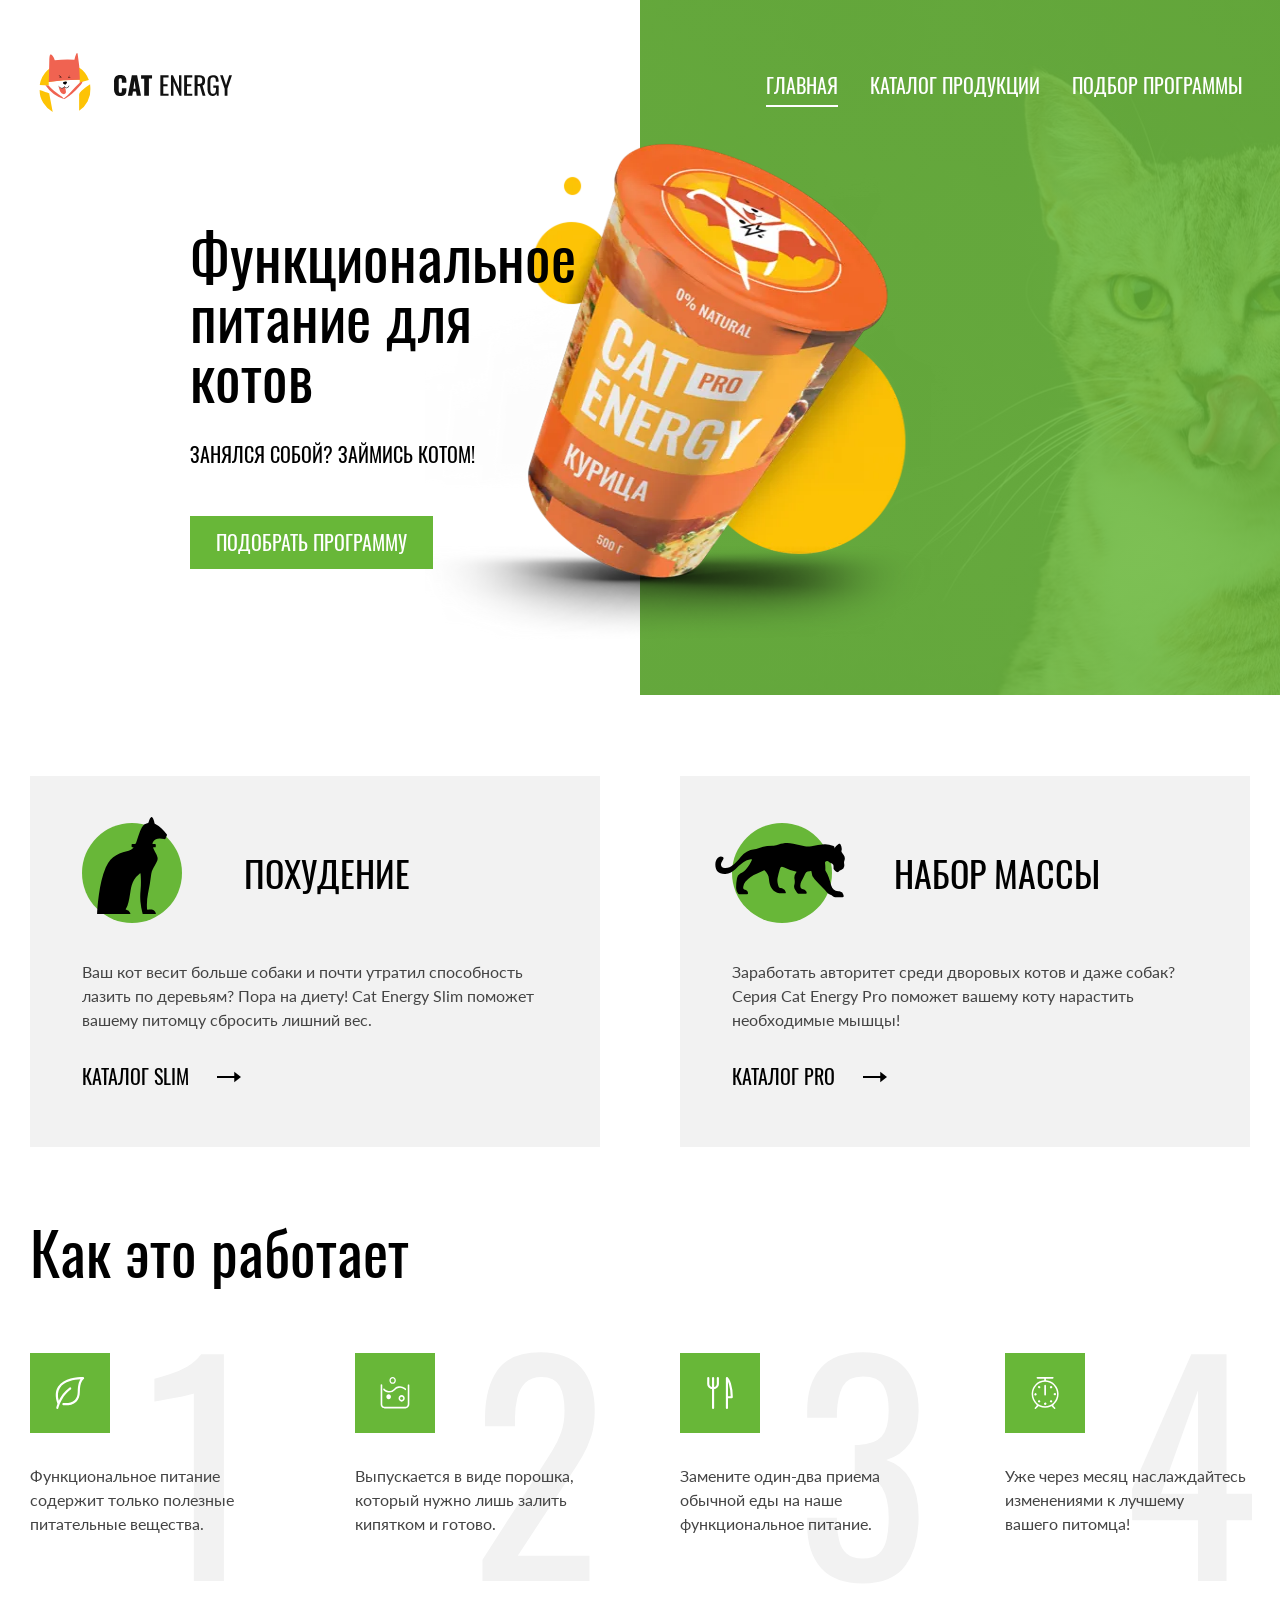
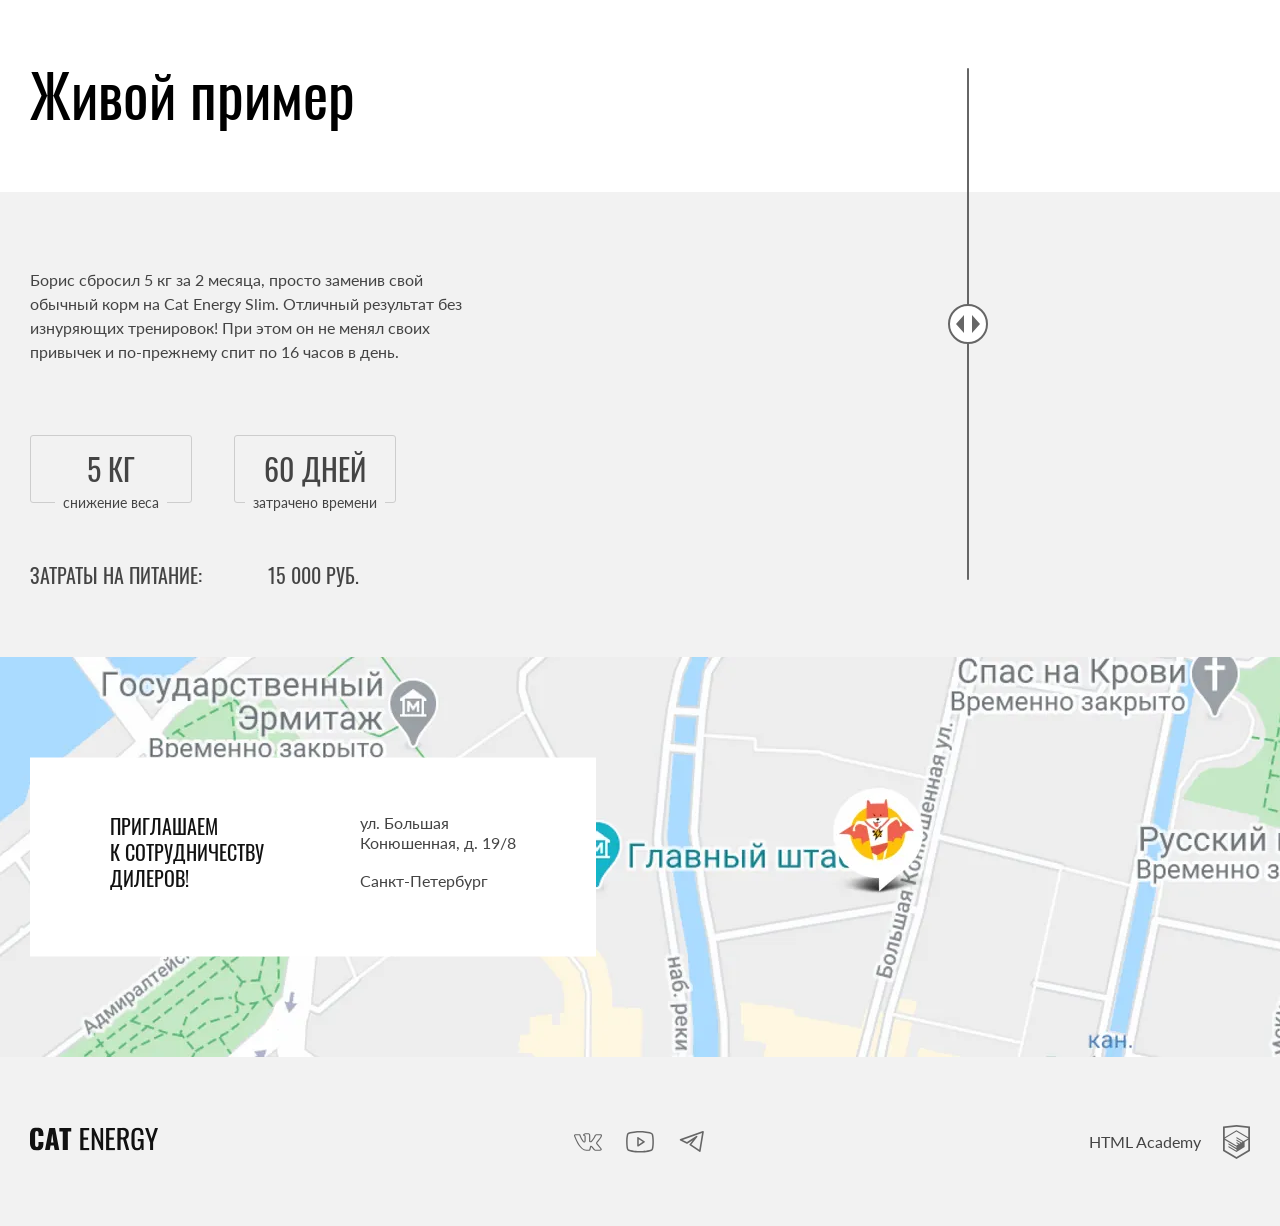
==== commit 3bbc3946: "Deploying to gh-pages from @ genntanaka/1748441-cat-energy-31@2a0b13ad0c8233d6f228684900933b1d6d9784" ====
--- a/index.html
+++ b/index.html
@@ -1 +1 @@
-<!DOCTYPE html><html class="page" lang="ru"><head><meta charset="UTF-8"><title>Cat Energy - функциональное питание для котов</title><meta name="viewport" content="width=device-width,initial-scale=1"><link rel="apple-touch-icon" sizes="180x180" href="favicons/apple-touch-icon.png"><link rel="icon" type="image/png" sizes="32x32" href="favicons/favicon-32x32.png"><link rel="icon" type="image/png" sizes="16x16" href="favicons/favicon-16x16.png"><link rel="manifest" href="site.webmanifest"><link rel="mask-icon" href="favicons/safari-pinned-tab.svg" color="#5bbad5"><link rel="preload" href="fonts/lato/Lato-Regular.woff2" type="font/woff2" as="font" crossorigin="anonymous"><link rel="preload" href="fonts/oswald/oswaldregular.woff2" type="font/woff2" as="font" crossorigin="anonymous"><meta name="msapplication-TileColor" content="#da532c"><meta name="theme-color" content="#ffffff"><link rel="stylesheet" href="styles/styles.css"><script src="scripts/index.js" defer="defer"></script></head><body class="page__body no-js"><header class="main-header"><a class="logo logo--header" href="index.html"><picture><source type="image/svg+xml" media="(min-width: 1280px)" srcset="images/logo.svg" width="70" height="59"><source type="image/svg+xml" media="(min-width: 768px)" srcset="images/t-logo.svg" width="60" height="50"><img class="main-header__logo-image" src="images/m-logo.svg" width="33" height="38" alt="Логотип белый кот в оранжевом костюме супер героя"></picture><img class="main-header__logo-text" src="images/logo-text.svg" width="101" height="18" alt="Cat Energy"></a><nav class="main-nav"><button class="main-nav__toggle toggle" type="button" id="toggle"><span class="visually-hidden">Показать или скрыть меню</span></button><ul class="main-nav__list menu-list"><li class="menu-list__item"><a class="menu-list__link menu-list__link--current" href="index.html">Главная</a></li><li class="menu-list__item"><a class="menu-list__link" href="catalog.html">Каталог продукции</a></li><li class="menu-list__item"><a class="menu-list__link" href="#">Подбор программы</a></li></ul></nav></header><main class="main"><section class="hero"><div class="hero__wrapper"><h1 class="hero__title">Функциональное питание для котов</h1><p class="hero__text">Занялся собой? Займись котом!</p><picture><source type="image/webp" width="522" height="499" media="(min-width: 1280px)" srcset="images/hero-jar@1x.webp, images/hero-jar@2x.webp 2x"><source type="image/webp" width="709" height="609" media="(min-width: 768px)" srcset="images/t-hero-jar@1x.webp, images/t-hero-jar@2x.webp 2x"><source type="image/webp" width="280" height="270" srcset="images/m-hero-jar@1x.webp, images/m-hero-jar@2x.webp 2x"><source width="522" height="499" type="image/png" media="(min-width: 1280px)" srcset="images/hero-jar@1x.png, images/hero-jar@2x.png 2x"><source width="709" height="609" type="image/png" media="(min-width: 768px)" srcset="images/t-hero-jar@1x.png, images/t-hero-jar@2x.png 2x"><img class="hero__image" loading="lazy" src="images/m-hero-jar@1x.png" srcset="images/m-hero-jar@2x.png 2x" width="280" height="270" alt="Баночка с питанием для котом со вкусом курицы"></picture><a class="hero__button button button--primary" href="#">подобрать программу</a></div></section><section class="program container"><h2 class="visually-hidden">Типы программ питания</h2><ul class="program__list"><li class="program__item program__item--slim"><p class="program__title">похудение</p><p class="program__text">Ваш кот весит больше собаки и почти утратил способность лазить по деревьям? Пора на диету! Cat Energy Slim поможет вашему питомцу сбросить лишний вес.</p><a class="program__link" href="#">каталог SLIM</a></li><li class="program__item program__item--pro"><p class="program__title">набор массы</p><p class="program__text">Заработать авторитет среди дворовых котов и даже собак? Серия Cat Energy Pro поможет вашему коту нарастить необходимые мышцы!</p><a class="program__link" href="#">каталог PRO</a></li></ul></section><section class="usage container"><h2 class="usage__title title">Как это работает</h2><ul class="usage__list"><li class="usage__item usage__item--health"><p class="usage__text">Функциональное питание содержит только полезные питательные вещества.</p></li><li class="usage__item usage__item--water"><p class="usage__text">Выпускается в виде порошка, который нужно лишь залить кипятком и готово.</p></li><li class="usage__item usage__item--food"><p class="usage__text">Замените один-два приема обычной еды на наше функциональное питание.</p></li><li class="usage__item usage__item--time"><p class="usage__text">Уже через месяц наслаждайтесь изменениями к лучшему вашего&nbsp;питомца!</p></li></ul></section><section class="result"><div class="result__wrapper container"><h2 class="result__title title">Живой пример</h2><p class="result__text">Борис сбросил 5 кг за 2 месяца, просто заменив свой обычный корм на Cat Energy Slim. Отличный результат без изнуряющих тренировок! При этом он не менял своих привычек и по-прежнему спит по 16 часов в день.</p><div class="result_indicators"><dl class="result__list"><div class="result__item"><dt>снижение веса</dt><dd>5&nbsp;кг</dd></div><div class="result__item"><dt>затрачено времени</dt><dd>60&nbsp;дней</dd></div></dl><p class="result__price"><span>Затраты на питание:</span><span>15 000 руб.</span></p></div><div class="result__images result-swipe"><div class="result-swipe__image-comparison"><picture><source type="image/webp" width="560" height="512" media="(min-width: 768px)" srcset="images/t-before-cat@1x.webp, images/t-before-cat@2x.webp 2x"><source type="image/webp" width="280" height="256" srcset="images/m-before-cat@1x.webp, images/m-before-cat@2x.webp 2x"><source width="560" height="512" type="image/png" media="(min-width: 768px)" srcset="images/t-before-cat@1x.png, images/t-before-cat@2x.png 2x"><img class="result-swipe__image-comparison-image-before" loading="lazy" src="images/m-before-cat@1x.png" srcset="images/m-before-cat@2x.png 2x" width="280" height="256" alt="Толстый черно белый кот до приема специального питания"></picture><picture><source type="image/webp" width="560" height="512" media="(min-width: 768px)" srcset="images/t-after-cat@1x.webp, images/t-after-cat@2x.webp 2x"><source type="image/webp" width="280" height="256" srcset="images/m-after-cat@1x.webp, images/m-after-cat@2x.webp 2x"><source width="560" height="512" type="image/png" media="(min-width: 768px)" srcset="images/t-after-cat@1x.png, images/t-after-cat@2x.png 2x"><img class="result-swipe__image-comparison-image-after" loading="lazy" src="images/m-after-cat@1x.png" srcset="images/m-after-cat@2x.png 2x" width="280" height="256" alt="Стройный черно белый кот после приема специально питания"></picture><button class="result-swipe__image-comparison-slider" type="button"><span class="visually-hidden">Ползунок движения влево-вправо для просмотра результатов до и после</span></button></div></div></div></section><section class="contacts"><div class="container"><div class="contacts__container"><h2 class="visually-hidden">Контакты</h2><p class="contacts__invite">приглашаем к&nbsp;сотрудничеству дилеров!</p><address class="contacts__address"><span>ул. Большая Конюшенная, д. 19/8</span> <span>Санкт-Петербург</span></address></div></div><div class="contacts__map map"><iframe src="https://yandex.ru/map-widget/v1/?um=constructor%3A3252c56eb5adceb0eb95f85e9c78e60814960c5e96df7453f6b4fe06bf2d7a68&amp;source=constructor" width="500" height="400"></iframe><picture><source type="image/webp" width="1440" height="400" media="(min-width: 1280px)" srcset="images/map@1x.webp, images/map@2x.webp 2x"><source type="image/webp" width="768" height="400" media="(min-width: 768px)" srcset="images/t-map@1x.webp, images/t-map@2x.webp 2x"><source type="image/webp" width="320" height="362" srcset="images/m-map@1x.webp, images/m-map@2x.webp 2x"><source width="1440" height="400" type="image/png" media="(min-width: 1280px)" srcset="images/map@1x.png, images/map@2x.png 2x"><source width="768" height="400" type="image/png" media="(min-width: 768px)" srcset="images/t-map@1x.png, images/t-map@2x.png 2x"><img class="contacts__images" src="images/m-map@1x.png" loading="lazy" srcset="images/m-map@2x.png 2x" width="320" height="362" alt="карта с маркером по адресу ул. Большая Конюшенная, д. 19/8 Санкт-Петербург"></picture></div></section></main><footer class="main-footer"><div class="main-footer__wrapper container"><a class="logo logo--footer" href="index.html"><img class="main-footer__image" src="images/logo-text.svg" width="128" height="24" alt="Cat Energy"></a><section class="main-footer__social social"><h2 class="visually-hidden">Социальные сети</h2><ul class="social__list"><li class="social__item"><a class="social__link social__link--vk" href="#"><span class="visually-hidden">Вконтакте</span></a></li><li class="social__item"><a class="social__link social__link--youtube" href="#"><span class="visually-hidden">Youtube</span></a></li><li class="social__item"><a class="social__link social__link--tg" href="#"><span class="visually-hidden">Телеграмм</span></a></li></ul></section><a class="main-footer__developer" href="https://htmlacademy.ru/intensive/adaptive">HTML Academy</a></div></footer></body></html>+<!DOCTYPE html><html class="page" lang="ru"><head><meta charset="UTF-8"><title>Cat Energy - функциональное питание для котов</title><meta name="viewport" content="width=device-width,initial-scale=1"><link rel="apple-touch-icon" sizes="180x180" href="favicons/apple-touch-icon.png"><link rel="icon" type="image/png" sizes="32x32" href="favicons/favicon-32x32.png"><link rel="icon" type="image/png" sizes="16x16" href="favicons/favicon-16x16.png"><link rel="manifest" href="site.webmanifest"><link rel="mask-icon" href="favicons/safari-pinned-tab.svg" color="#5bbad5"><link rel="preload" href="fonts/lato/Lato-Regular.woff2" type="font/woff2" as="font" crossorigin="anonymous"><link rel="preload" href="fonts/oswald/oswaldregular.woff2" type="font/woff2" as="font" crossorigin="anonymous"><meta name="msapplication-TileColor" content="#da532c"><meta name="theme-color" content="#ffffff"><link rel="stylesheet" href="styles/styles.css"><script src="scripts/index.js" defer="defer"></script></head><body class="page__body no-js"><header class="main-header"><a class="logo logo--header" href="index.html"><picture><source type="image/svg+xml" media="(min-width: 1280px)" srcset="images/logo.svg" width="70" height="59"><source type="image/svg+xml" media="(min-width: 768px)" srcset="images/t-logo.svg" width="60" height="50"><img class="main-header__logo-image" src="images/m-logo.svg" width="33" height="38" alt="Логотип белый кот в оранжевом костюме супер героя"></picture><img class="main-header__logo-text" src="images/logo-text.svg" width="101" height="18" alt="Cat Energy"></a><nav class="main-nav"><button class="main-nav__toggle toggle" type="button" id="toggle"><span class="visually-hidden">Показать или скрыть меню</span></button><ul class="main-nav__list menu-list"><li class="menu-list__item"><a class="menu-list__link menu-list__link--current" href="index.html">Главная</a></li><li class="menu-list__item"><a class="menu-list__link" href="catalog.html">Каталог продукции</a></li><li class="menu-list__item"><a class="menu-list__link" href="#">Подбор программы</a></li></ul></nav></header><main class="main"><section class="hero"><div class="hero__wrapper"><h1 class="hero__title">Функциональное питание для котов</h1><p class="hero__text">Занялся собой? Займись котом!</p><picture><source type="image/webp" width="522" height="499" media="(min-width: 1280px)" srcset="images/hero-jar@1x.webp, images/hero-jar@2x.webp 2x"><source type="image/webp" width="709" height="609" media="(min-width: 768px)" srcset="images/t-hero-jar@1x.webp, images/t-hero-jar@2x.webp 2x"><source type="image/webp" width="280" height="270" srcset="images/m-hero-jar@1x.webp, images/m-hero-jar@2x.webp 2x"><source width="522" height="499" type="image/png" media="(min-width: 1280px)" srcset="images/hero-jar@1x.png, images/hero-jar@2x.png 2x"><source width="709" height="609" type="image/png" media="(min-width: 768px)" srcset="images/t-hero-jar@1x.png, images/t-hero-jar@2x.png 2x"><img class="hero__image" loading="lazy" src="images/m-hero-jar@1x.png" srcset="images/m-hero-jar@2x.png 2x" width="280" height="270" alt="Баночка с питанием для котом со вкусом курицы"></picture><a class="hero__button button button--primary" href="#">подобрать программу</a></div></section><section class="program container"><h2 class="visually-hidden">Типы программ питания</h2><ul class="program__list"><li class="program__item program__item--slim"><p class="program__title">похудение</p><p class="program__text">Ваш кот весит больше собаки и почти утратил способность лазить по деревьям? Пора на диету! Cat Energy Slim поможет вашему питомцу сбросить лишний вес.</p><a class="program__link" href="#">каталог SLIM</a></li><li class="program__item program__item--pro"><p class="program__title">набор массы</p><p class="program__text">Заработать авторитет среди дворовых котов и даже собак? Серия Cat Energy Pro поможет вашему коту нарастить необходимые мышцы!</p><a class="program__link" href="#">каталог PRO</a></li></ul></section><section class="usage container"><h2 class="usage__title title">Как это работает</h2><ul class="usage__list"><li class="usage__item usage__item--health"><p class="usage__text">Функциональное питание содержит только полезные питательные вещества.</p></li><li class="usage__item usage__item--water"><p class="usage__text">Выпускается в виде порошка, который нужно лишь залить кипятком и готово.</p></li><li class="usage__item usage__item--food"><p class="usage__text">Замените один-два приема обычной еды на наше функциональное питание.</p></li><li class="usage__item usage__item--time"><p class="usage__text">Уже через месяц наслаждайтесь изменениями к лучшему вашего&nbsp;питомца!</p></li></ul></section><section class="result"><div class="result__wrapper container"><h2 class="result__title title">Живой пример</h2><p class="result__text">Борис сбросил 5 кг за 2 месяца, просто заменив свой обычный корм на Cat Energy Slim. Отличный результат без изнуряющих тренировок! При этом он не менял своих привычек и по-прежнему спит по 16 часов в день.</p><div class="result__indicators"><dl class="result__list"><div class="result__item"><dt>снижение веса</dt><dd>5&nbsp;кг</dd></div><div class="result__item"><dt>затрачено времени</dt><dd>60&nbsp;дней</dd></div></dl><p class="result__price"><span>Затраты на питание:</span><span>15 000 руб.</span></p></div><div class="result__images result-swipe"><div class="result-swipe__image-comparison"><picture><source type="image/webp" width="560" height="512" media="(min-width: 768px)" srcset="images/t-before-cat@1x.webp, images/t-before-cat@2x.webp 2x"><source type="image/webp" width="280" height="256" srcset="images/m-before-cat@1x.webp, images/m-before-cat@2x.webp 2x"><source width="560" height="512" type="image/png" media="(min-width: 768px)" srcset="images/t-before-cat@1x.png, images/t-before-cat@2x.png 2x"><img class="result-swipe__image-comparison-image-before" loading="lazy" src="images/m-before-cat@1x.png" srcset="images/m-before-cat@2x.png 2x" width="280" height="256" alt="Толстый черно белый кот до приема специального питания"></picture><picture><source type="image/webp" width="560" height="512" media="(min-width: 768px)" srcset="images/t-after-cat@1x.webp, images/t-after-cat@2x.webp 2x"><source type="image/webp" width="280" height="256" srcset="images/m-after-cat@1x.webp, images/m-after-cat@2x.webp 2x"><source width="560" height="512" type="image/png" media="(min-width: 768px)" srcset="images/t-after-cat@1x.png, images/t-after-cat@2x.png 2x"><img class="result-swipe__image-comparison-image-after" loading="lazy" src="images/m-after-cat@1x.png" srcset="images/m-after-cat@2x.png 2x" width="280" height="256" alt="Стройный черно белый кот после приема специально питания"></picture><button class="result-swipe__image-comparison-slider" type="button"><span class="visually-hidden">Ползунок движения влево-вправо для просмотра результатов до и после</span></button></div></div></div></section><section class="contacts"><div class="container"><div class="contacts__container"><h2 class="visually-hidden">Контакты</h2><p class="contacts__invite">приглашаем к&nbsp;сотрудничеству дилеров!</p><address class="contacts__address"><span>ул. Большая Конюшенная, д. 19/8</span> <span>Санкт-Петербург</span></address></div></div><div class="contacts__map map"><iframe src="https://yandex.ru/map-widget/v1/?um=constructor%3A3252c56eb5adceb0eb95f85e9c78e60814960c5e96df7453f6b4fe06bf2d7a68&amp;source=constructor" width="500" height="400"></iframe><picture><source type="image/webp" width="1440" height="400" media="(min-width: 1280px)" srcset="images/map@1x.webp, images/map@2x.webp 2x"><source type="image/webp" width="768" height="400" media="(min-width: 768px)" srcset="images/t-map@1x.webp, images/t-map@2x.webp 2x"><source type="image/webp" width="320" height="362" srcset="images/m-map@1x.webp, images/m-map@2x.webp 2x"><source width="1440" height="400" type="image/png" media="(min-width: 1280px)" srcset="images/map@1x.png, images/map@2x.png 2x"><source width="768" height="400" type="image/png" media="(min-width: 768px)" srcset="images/t-map@1x.png, images/t-map@2x.png 2x"><img class="contacts__images" src="images/m-map@1x.png" loading="lazy" srcset="images/m-map@2x.png 2x" width="320" height="362" alt="карта с маркером по адресу ул. Большая Конюшенная, д. 19/8 Санкт-Петербург"></picture></div></section></main><footer class="main-footer"><div class="main-footer__wrapper container"><a class="logo logo--footer" href="index.html"><img class="main-footer__image" src="images/logo-text.svg" width="128" height="24" alt="Cat Energy"></a><section class="main-footer__social social"><h2 class="visually-hidden">Социальные сети</h2><ul class="social__list"><li class="social__item"><a class="social__link social__link--vk" href="#"><span class="visually-hidden">Вконтакте</span></a></li><li class="social__item"><a class="social__link social__link--youtube" href="#"><span class="visually-hidden">Youtube</span></a></li><li class="social__item"><a class="social__link social__link--tg" href="#"><span class="visually-hidden">Телеграмм</span></a></li></ul></section><a class="main-footer__developer" href="https://htmlacademy.ru/intensive/adaptive">HTML Academy</a></div></footer></body></html>
--- a/styles/styles.css
+++ b/styles/styles.css
@@ -1 +1 @@
-:root{--text-basic-color:#444;--text-secondary-color:#000;--text-title-color:#222;--text-light-color:#fff;--basic-background-color:#68b738;--basic-background:#68b738d9;--secondary-background:#f2f2f2;--icon-color:#666;--button-basic:#68b738;--button-secondary:#f2f2f2}@font-face{font-family:Lato;font-weight:400;font-style:normal;src:url(../fonts/lato/Lato-Regular.woff2)format("woff2");font-display:swap}@font-face{font-family:Oswald;font-weight:400;font-style:normal;src:url(../fonts/oswald/oswaldregular.woff2)format("woff2");font-display:swap}.page{height:100%}.page__body{color:var(--text-basic-color,#444);background-color:#fff;flex-direction:column;height:100%;margin:0;font-family:Lato,Arial,sans-serif;font-size:14px;line-height:1.28;display:flex}@media (width>=768px){.page__body{font-size:16px;line-height:1.5}}@media (width>=1280px){.page__body{position:relative}}.page__body.page__body--open{overflow:hidden}.main{flex-grow:1}.visually-hidden{position:fixed;transform:scale(0)}.container{max-width:280px;margin:0 auto}@media (width>=768px){.container{max-width:708px}}@media (width>=1280px){.container{max-width:1220px;margin:0 auto}}.no-js .main-header{flex-direction:column}.no-js .main-nav{width:100%}.no-js .toggle{display:none}.no-js .main-nav__list{display:block}.toggle{background-color:#0000;border:none;padding:0}@media (width>=768px){.toggle{display:none}}.toggle:before{content:"";background-image:url(../icons/stack.svg#menu_open);width:24px;height:24px;display:block}.main-nav--open .toggle:before{background-image:url(../icons/stack.svg#menu_close)}.button{text-transform:uppercase;text-align:center;cursor:pointer;border:none;padding:10px 26px;font-family:Oswald,Arial,sans-serif;font-size:16px;line-height:1.25;text-decoration:none;display:block}.button--primary{background-color:var(--button-basic,#68b738);color:var(--text-light-color,#fff)}.button--primary:active{color:#ffffff4d;background-color:#5eaa2f}.button--primary:hover,.button--primary:focus{background-color:#5eaa2f}.button--secondary{background-color:var(--button-secondary,#f2f2f2);color:var(--text-basic-color,#444)}.button--secondary:active,.button--secondary:hover,.button--secondary:focus{background-color:#ebebeb}.title{color:#000;margin:0 0 40px;font-family:Oswald,Arial,sans-serif;font-size:36px;font-weight:400;line-height:1.11}@media (width>=768px){.title{font-size:60px;line-height:1}}.title--decor{background:#fff;width:-moz-fit-content;width:fit-content;font-size:24px;line-height:1;position:relative;box-shadow:-40px 0 #fff,40px 0 #fff}@media (width>=768px){.title--decor{font-size:32px;line-height:1}}@media (width>=1280px){.title--decor{font-size:40px}}.title--decor:before{content:"";z-index:-1;background:var(--basic-background-color,#68b738);box-shadow:100vw 0 0 0 var(--basic-background-color,#68b738);width:100vw;height:2px;display:block;position:absolute;top:10px;right:0}@media (width>=768px){.title--decor:before{top:14px}}@media (width>=1280px){.title--decor:before{top:16px}}@media (width>=768px){.form{max-width:632px;margin:auto}}@media (width>=1280px){.form{max-width:769px}}.form__text{color:var(--text-secondary-color,#000);text-align:center;margin:0 0 24px;font-family:Oswald,Arial,sans-serif;font-size:16px;line-height:1.5}@media (width>=768px){.form__text{max-width:632px;margin:auto auto 24px;font-size:24px;line-height:1.33}}@media (width>=1280px){.form__text{max-width:750px;margin:auto auto 21px}}.form__wrapper{flex-direction:column;gap:16px;display:flex}@media (width>=768px){.form__wrapper{flex-direction:row;gap:0;max-width:752px;margin:auto}}.form__input{text-transform:uppercase;border:1px solid #cdcdcd;padding:12px;font-family:Oswald,Arial,sans-serif;font-size:20px;line-height:1.48}@media (width>=768px){.form__input{width:353px}}@media (width>=1280px){.form__input{width:479px}}.form__input--error{z-index:1;box-shadow:0 0 0 2px #ff8282}.form__button{width:100%;padding:15px 26px;font-size:20px;line-height:1.3}@media (width>=768px){.form__button{width:256px}}@media (width>=1280px){.form__button{width:261px}}.main-header{z-index:1;justify-content:space-between;align-items:center;padding:11px 20px 12px;display:flex}@media (width>=768px){.main-header{gap:10px;padding:25px 30px 12px}}@media (width>=1280px){.main-header{width:1220px;margin:0 auto;padding-top:53px}}.main-header__logo-image:hover{opacity:.8}.main-header__logo-image:active{opacity:.6}.main-header__logo-image:focus,.main-header__logo-text:hover{opacity:.8}.main-header__logo-text:active{opacity:.6}.main-header__logo-text:focus{opacity:.8}.main-header__logo-text{height:auto;margin:auto}@media (width>=768px){.main-header__logo-text{margin:0}}@media (width>=1280px){.main-header__logo-text{width:118px}}.logo{align-items:center;display:flex}.logo--header{flex-grow:1}@media (width>=768px){.logo--header{gap:13px}}@media (width>=1280px){.logo--header{gap:14px}}.logo--footer{text-align:center;margin-top:40px;margin-bottom:16px;display:block}@media (width>=768px){.logo--footer{margin:0}}.logo--footer:active{opacity:.6}.logo--footer:hover,.logo--footer:focus{opacity:.8}@media (width>=1280px){.main-nav{max-width:50%}}.main-nav__list{display:none}@media (width>=768px){.main-nav__list{flex-wrap:wrap;gap:18px;display:flex}}.main-nav--open .main-nav__list{z-index:10;background-color:#fff;flex-direction:column;align-items:center;width:100%;display:flex;position:fixed;top:65px;left:0}.menu-list{margin:0;padding:0;list-style:none}.menu-list__item{text-align:center;border-top:1px solid #e6e6e6;width:100%}@media (width>=768px){.menu-list__item{border:none;width:auto}}.menu-list__item:last-child{border-bottom:1px solid #e6e6e6}@media (width>=768px){.menu-list__item:last-child{border:none}}.menu-list__link{color:var(--text-secondary-color,#000);text-transform:uppercase;padding-top:22px;padding-bottom:24px;font-family:Oswald,Arial,sans-serif;font-size:20px;line-height:1;text-decoration:none;display:block;position:relative}@media (width>=768px){.menu-list__link{padding:7px;font-size:18px;line-height:1.33}}@media (width>=1280px){.menu-list__link{color:#fff;font-size:20px}}.menu-list__link--current{text-decoration:underline;-webkit-text-decoration-color:var(--button-basic,#68b738);text-decoration-color:var(--button-basic,#68b738);text-underline-offset:11px;text-decoration-thickness:2px}@media (width>=1280px){.menu-list__link--current{text-decoration-color:#fff}}.main-header--inner .menu-list__link--current{-webkit-text-decoration-color:var(--button-basic,#68b738);text-decoration-color:var(--button-basic,#68b738)}.menu-list__link:active{opacity:.3}.menu-list__link:hover,.menu-list__link:focus{opacity:.6}@media (width>=1280px){.main-header--inner .menu-list__link{color:var(--text-secondary-color,#000)}}.hero{color:var(--text-light-color,#fff);text-align:center;position:relative}@media (width>=768px){.hero{color:var(--text-secondary-color,#000);text-align:left;background:0 0;display:block;position:static}}.hero__wrapper{margin:0 auto;padding:0;display:grid}@media (width>=768px){.hero__wrapper{padding:27px 30px 0}}@media (width>=1280px){.hero__wrapper{grid-template-columns:1fr 1fr;max-width:1220px;padding:64px 190px}}.hero__wrapper:before{content:"";background-image:linear-gradient(var(--basic-background,#68b738d9)100%,#fff 100%),url(../images/m-hero-bg@1x.jpg),linear-gradient(to right,#32521e 50%,#2e3e23 50%);background-position:top;background-repeat:no-repeat;background-size:auto 100%;background-color:var(--button-basic,#68b738);z-index:-1;grid-area:1/1/4;display:block;left:0}@media (resolution>=2dppx){.hero__wrapper:before{background-image:linear-gradient(var(--basic-background,#68b738d9)100%,#fff 100%),url(../images/m-hero-bg@1x.jpg),linear-gradient(to right,#32521e 50%,#2e3e23 50%)}}@media (width>=768px){.hero__wrapper:before{color:var(--text-secondary-color,#000);text-align:left;background:0 0;position:static}}@media (width>=1280px){.hero__wrapper:before{background-image:linear-gradient(var(--basic-background,#68b738d9)100%,#68b738),url(../images/hero-bg@1x.jpg),linear-gradient(#2b421c 50%,#2b421c 50%);background-repeat:no-repeat;background-color:var(--button-basic,#68b738);background-size:auto 100%;width:50%;height:695px;position:absolute;top:0;left:auto;right:0}}@media (width>=1280px) and (resolution>=2dppx){.hero__wrapper:before{background-image:linear-gradient(var(--basic-background,#68b738d9)100%,#68b738),url(../images/hero-bg@2x.jpg),linear-gradient(#2b421c 50%,#2b421c 50%)}}.hero picture{display:contents}.hero__title{grid-area:1/1;max-width:396px;margin:0 auto 25px;padding-top:27px;font-family:Oswald,Arial,sans-serif;font-size:36px;font-weight:400;line-height:1;position:relative}@media (width>=768px){.hero__title{max-width:480px;margin-top:20px;margin-bottom:40px;margin-left:90px;padding:0;font-size:60px}}@media (width>=1280px){.hero__title{margin-top:32px;margin-bottom:5px;margin-left:0}}.hero__text{text-transform:uppercase;z-index:2;grid-area:2/1;margin:0 10px 32px;font-family:Oswald,Arial,sans-serif;font-size:14px;line-height:1;position:relative}@media (width>=768px){.hero__text{margin-bottom:50px;margin-left:90px;font-size:20px}}@media (width>=1280px){.hero__text{grid-column:1;margin-bottom:18px;margin-left:0}}.hero__image{vertical-align:middle;grid-area:3/1/5;margin:auto;position:relative}@media (width>=768px){.hero__image{z-index:-1;order:4;margin-top:-28px}}@media (width>=1280px){.hero__image{grid-area:1/2/7/-1;margin-top:-51px;margin-left:-29%}}.hero__button{z-index:1;margin-left:20px;margin-right:20px;position:relative}@media (width>=768px){.hero__button{grid-area:3/1/4/2;width:-moz-fit-content;width:fit-content;margin-left:90px;padding:14px 26px;font-size:20px}}@media (width>=1280px){.hero__button{grid-area:3/1/4;width:max-content;height:-moz-fit-content;height:fit-content;margin-left:0}}.program{padding-top:20px;padding-bottom:5px}@media (width>=768px){.program{padding-top:0}}@media (width>=1280px){.program{padding-top:70px;padding-bottom:26px}}.program__list{flex-direction:column;gap:20px;margin:0;padding:0;list-style:none;display:flex}@media (width>=768px){.program__list{gap:30px}}@media (width>=1280px){.program__list{grid-template-columns:1fr 1fr;gap:80px;display:grid}}.program__item{background-color:var(--secondary-background,#f2f2f2);--bgc:#000;grid-template-rows:auto auto;grid-template-columns:70px auto;padding:21px 20px 22px;display:grid;position:relative}@media (width>=768px){.program__item{grid-template-columns:1fr 200px;align-items:center;column-gap:20px;padding:65px 53px}}@media (width>=1280px){.program__item{grid-template-rows:1fr auto;grid-template-columns:100px 1fr;column-gap:62px;padding:47px 52px 55px}}.program__item:after{content:"";background-color:var(--basic-background-color,#68b738);background-size:50px 50px;border-radius:50%;width:50px;height:50px;display:block;position:absolute;top:25px;left:23px}@media (width>=768px){.program__item:after{grid-area:1/2/4/3;align-self:center;width:200px;height:200px;top:26px;left:-10px;right:0}}@media (width>=1280px){.program__item:after{grid-column:1/2;width:100px;height:100px;top:0;left:0}}.program__item:before{content:"";vertical-align:middle;-webkit-mask-position:50%;mask-position:50%;-webkit-mask-repeat:no-repeat;mask-repeat:no-repeat;-webkit-mask-image:var(--icon-program);mask-image:var(--icon-program);background-color:var(--bgc);z-index:1;display:inline-block;position:relative}@media (width>=768px){.program__item:before{grid-area:1/2/4/3;align-self:center}}.program__item--slim{--icon-program:url(../icons/stack.svg#slim_cat)}.program__item--slim:before{width:36px;height:50px;left:10px}@media (width>=768px){.program__item--slim:before{align-self:flex-start;width:140px;height:194px;top:15px;bottom:19px;left:20px}}@media (width>=1280px){.program__item--slim:before{grid-column:1/2;width:70px;height:97px;top:-6px;left:15px}}.program__item--pro{--icon-program:url(../icons/stack.svg#pro_cat)}.program__item--pro:before{width:67px;height:28px;top:15px;left:-10px}@media (width>=768px){.program__item--pro:before{align-self:flex-start;width:268px;height:112px;top:68px;left:-42px}}@media (width>=1280px){.program__item--pro:before{grid-column:1/2;width:134px;height:56px;top:20px;left:-18px}}.program__title{text-transform:uppercase;color:var(--text-secondary-color,#000);margin:9px 0 0;font-family:Oswald,Arial,sans-serif;font-size:24px;line-height:1.54}@media (width>=768px){.program__title{grid-column:1/2;margin-top:12px;margin-bottom:24px;font-size:36px;line-height:1}}@media (width>=1280px){.program__title{grid-area:1/2/4/3;align-content:center;min-height:100px;margin:0}}.program__text{border-bottom:1px solid #d9d9d9;grid-column:1/-1;margin:0 0 18px;padding-top:26px;padding-bottom:23px}@media (width>=768px){.program__text{border:none;grid-column:1/2;max-width:344px;margin-bottom:56px;padding:0}}@media (width>=1280px){.program__text{grid-column:1/3;max-width:100%;margin-top:37px;margin-bottom:30px}}.program__link{color:var(--text-secondary-color,#000);text-transform:uppercase;grid-column:1/-1;align-items:center;gap:15px;font-family:Oswald,Arial,sans-serif;font-size:16px;line-height:1;text-decoration:none;display:flex}@media (width>=768px){.program__link{grid-column:1/2;gap:25px;font-size:20px}}@media (width>=1280px){.program__link{grid-column:1/-1;gap:28px;line-height:1.48}}.program__link:after{content:"";background-image:url(../icons/stack.svg#arrow);background-position:-8px;background-repeat:no-repeat;width:32px;height:12px;display:block}.program__link:hover:after,.program__link:focus:after{background-position:0}.program__link:active{opacity:.6}.usage{padding-top:18px;padding-bottom:49px}@media (width>=768px){.usage{padding-top:37px;padding-bottom:35px}}@media (width>=1280px){.usage{padding-top:48px;padding-bottom:0}}.usage__title{margin:0}.usage__list{flex-direction:column;gap:20px;margin:40px 0 0;padding:0;list-style:none;display:flex}@media (width>=768px){.usage__list{counter-reset:example 0;grid-template-columns:1fr 1fr;gap:37px 59px;margin-top:71px;display:grid}}@media (width>=1280px){.usage__list{grid-template-columns:repeat(4,1fr);gap:80px;margin-top:72px}}.usage__item{align-items:center;gap:20px;display:flex;position:relative}@media (width>=768px){.usage__item{counter-increment:myIndex;flex-direction:column;align-items:flex-start;min-height:280px}.usage__item:after{content:counter(myIndex);color:#f2f2f2;z-index:-1;font-family:Oswald,Arial,sans-serif;font-size:280px;line-height:.73;position:absolute;top:0;left:116px}}@media (width>=1280px){.usage__item:after{line-height:1;top:-38px;right:0}}.usage__item:before{content:"";background-image:var(--icon-usage);background-color:var(--basic-background-color,#68b738);background-position:50%;background-repeat:no-repeat;background-size:30px 32px;align-self:flex-start;min-width:60px;height:60px;display:inline-block}@media (width>=768px){.usage__item:before{width:80px;height:80px}}.usage__item--health{--icon-usage:url(../icons/stack.svg#leaf)}.usage__item--water{--icon-usage:url(../icons/stack.svg#water)}.usage__item--food{--icon-usage:url(../icons/stack.svg#eat)}.usage__item--time{--icon-usage:url(../icons/stack.svg#time)}.usage__text{margin:0}@media (width>=768px){.usage__text{max-width:246px;margin-top:11px}}.result{background-color:#eaeaea;padding-top:25px;padding-bottom:40px}@media (width>=768px){.result{background-image:linear-gradient(to top,var(--secondary-background,#f2f2f2)465px,#fff 465px);padding-top:17px;padding-bottom:101px}}@media (width>=1280px){.result{padding-top:30px;padding-bottom:72px}.result__wrapper{grid-template-columns:1fr 1fr;column-gap:92px;display:grid}}.result__title{margin:0 0 40px}@media (width>=1280px){.result__title{grid-column:1/2;margin:0 0 70px}}.result__text{margin:0 0 20px}@media (width>=768px){.result__text{max-width:706px;margin-bottom:55px;padding-top:19px}}@media (width>=1280px){.result__text{max-width:433px;margin:0;padding-top:75px}}.result__list{text-align:center;justify-content:space-between;align-items:flex-start;gap:32px;display:flex}@media (width>=768px){.result__list{gap:43px;margin:0}}@media (width>=1280px){.result__list{justify-content:normal;gap:42px}}.result__list dt{background-color:#eaeaea;max-width:70px;margin-top:-10px;padding-left:8px;padding-right:8px;font-size:12px;line-height:1}@media (width>=768px){.result__list dt{max-width:initial;min-width:initial;background-color:#fff;margin-top:-9px;font-size:14px}}@media (width>=1280px){.result__list dt{background-color:#f2f2f2;margin-top:-7px}}.result__list dd{text-transform:uppercase;box-sizing:border-box;border:1px solid #cdcdcd;border-radius:3px;width:124px;margin:0;padding:16px 0;font-family:Oswald,Arial,sans-serif;font-size:24px;line-height:1}@media (width>=768px){.result__list dd{width:162px;padding:17px 0;font-size:30px;line-height:1.23}}@media (width>=1280px){.result__list dd{padding:15px 18px}}.result__item{flex-direction:column-reverse;align-items:center;max-width:124px;display:flex}@media (width>=768px){.result__item{min-width:162px}}.result__price{text-transform:uppercase;text-align:center;margin:20px 0 0;font-family:Oswald,Arial,sans-serif;font-size:14px;line-height:1.42}@media (width>=768px){.result__price{flex-direction:column;align-self:center;align-items:flex-end;gap:9px;margin:0;font-size:20px;line-height:1;display:flex}}@media (width>=1280px){.result__price{text-align:left;flex-direction:row;align-self:normal;gap:66px;margin-top:0}}.result__images{width:-moz-fit-content;width:fit-content;margin-top:20px}@media (width>=1280px){.result__images{grid-area:1/2/4/3}}@media (width>=768px){.result_indicators{justify-content:space-between;display:flex}}@media (width>=1280px){.result_indicators{flex-direction:column;align-self:center;gap:55px;padding-top:71px}}.result-swipe{margin:auto;padding-top:19px}@media (width>=768px){.result-swipe{padding-top:99px}}@media (width>=1280px){.result-swipe{padding-top:0}}.result-swipe__image-comparison{grid-template-columns:1fr;display:grid;position:relative}.result-swipe__image-comparison picture{display:contents}.result-swipe__image-comparison-image-before,.result-swipe__image-comparison-image-after{grid-area:1/1/-1/-1}.result-swipe__image-comparison-image-before{-webkit-clip-path:inset(0 50% 0 0);clip-path:inset(0 50% 0 0)}.result-swipe__image-comparison-image-after{-webkit-clip-path:inset(0 0 0 50%);clip-path:inset(0 0 0 50%)}.result-swipe__image-comparison-slider{background-color:var(--icon-color,#666);cursor:col-resize;border:none;border-radius:2px;outline:none;width:2px;height:100%;padding:0;position:absolute;top:50%;left:50%;transform:translate(-50%,-50%)}.result-swipe__image-comparison-slider:before{content:"";border:2px solid var(--icon-color,#666);box-sizing:border-box;background-color:#fff;border-radius:50%;width:40px;height:40px;position:absolute;top:calc(50% - 20px);left:-19px}.result-swipe__image-comparison-slider:after{content:"";background-color:var(--icon-color,#666);width:24px;height:18px;display:block;position:absolute;top:calc(50% - 9px);left:-11px;-webkit-mask-image:url(../icons/stack.svg#resize);mask-image:url(../icons/stack.svg#resize)}.result-swipe__image-comparison-slider:hover,.result-swipe__image-comparison-slider:focus,.result-swipe__image-comparison-slider:hover:after,.result-swipe__image-comparison-slider:focus:after{background-color:var(--button-basic,#68b738)}.result-swipe__image-comparison-slider:hover:before,.result-swipe__image-comparison-slider:focus:before{border:2px solid var(--button-basic,#68b738)}.result-swipe__image-comparison-slider:active,.result-swipe__image-comparison-slider:active:after{opacity:.6}.contacts{position:relative}@media (width>=768px){.contacts{background-color:var(--secondary-background,#f2f2f2)}}.contacts__container{z-index:1;justify-content:space-between;align-items:center;max-width:280px;margin:0 auto;padding-top:27px;padding-bottom:25px;display:flex}@media (width>=768px){.contacts__container{background-color:var(--secondary-background,#f2f2f2);max-width:708px;margin-left:-30px;margin-right:-30px;padding:61px 70px}}@media (width>=1280px){.contacts__container{background-color:#fff;gap:87px;max-width:1220px;margin:0;padding:55px 76px 66px 80px;position:absolute;top:50%;transform:translateY(-50%)}}.contacts__invite{text-transform:uppercase;color:#111;margin:0;font-family:Oswald,Arial,sans-serif;font-size:16px;line-height:1.25}@media (width>=768px){.contacts__invite{max-width:120px;font-size:20px;line-height:1.3}}@media (width>=1280px){.contacts__invite{max-width:163px}}.contacts__address{margin-left:16px;font-style:normal;line-height:1.42}@media (width>=768px){.contacts__address{text-align:right;flex-direction:column;gap:18px;max-width:160px;line-height:1.25;display:flex}}@media (width>=1280px){.contacts__address{text-align:left;margin:0}}.contacts__images{object-fit:cover;width:100%;display:block}.contacts__map{position:relative}.contacts__map iframe{border:none;width:100%;height:362px;position:absolute;top:0}@media (width>=768px){.contacts__map iframe{height:400px}}.main-footer{background-color:var(--secondary-background,#f2f2f2)}@media (width>=768px){.main-footer{justify-content:space-between;align-items:center;min-height:152px;display:flex}}@media (width>=1280px){.main-footer{justify-content:space-between;align-items:center;min-height:169px;display:flex}}@media (width>=768px){.main-footer__wrapper{justify-content:space-between;align-items:center;gap:10px;width:100%;min-height:152px;display:flex}}@media (width>=1280px){.main-footer__wrapper{min-height:169px}}.main-footer__social{border-top:1px solid #d9d9d9;border-bottom:1px solid #d9d9d9;padding-top:19px;padding-bottom:19px}@media (width>=768px){.main-footer__social{border:none;padding:0}}.main-footer__developer{color:var(--text-basic-color,#444);justify-content:space-between;align-items:center;margin-top:20px;margin-bottom:40px;font-size:16px;line-height:1.25;text-decoration:none;display:flex}@media (width>=768px){.main-footer__developer{gap:22px;margin:0;padding:0}}.main-footer__developer:after{content:"";vertical-align:middle;background-color:var(--icon-color,#666);width:27px;height:34px;display:inline-block;-webkit-mask-image:url(../icons/stack.svg#html_academy);mask-image:url(../icons/stack.svg#html_academy);-webkit-mask-position:50%;mask-position:50%;-webkit-mask-repeat:no-repeat;mask-repeat:no-repeat}.main-footer__developer:active{opacity:.3}.main-footer__developer:hover:after{background-color:#68b738}.main-footer__developer:active:after{opacity:.3;background-color:#68b738}.main-footer__developer:focus:after{background-color:#68b738}@media (width>=768px){.social{padding-left:33px}}.social__list{flex-wrap:wrap;justify-content:center;gap:28px;margin:0 auto;padding:0;list-style:none;display:flex}@media (width>=768px){.social__list{gap:24px}}.social__link{--bgc:var(--icon-color,#666);justify-content:center;align-items:center;width:28px;height:22px;display:flex}.social__link:before{content:"";vertical-align:middle;-webkit-mask-position:50%;mask-position:50%;-webkit-mask-repeat:no-repeat;mask-repeat:no-repeat;-webkit-mask-image:var(--icon-social);mask-image:var(--icon-social);background-color:var(--bgc);width:28px;height:22px;display:inline-block}.social__link:hover{--bgc:#68b738}.social__link:active{--bgc:#68b738;opacity:.3}.social__link:focus{--bgc:#68b738}.social__link--vk{--icon-social:url(../icons/stack.svg#soc_vk)}.social__link--youtube{--icon-social:url(../icons/stack.svg#soc_yt)}.social__link--tg{--icon-social:url(../icons/stack.svg#soc_tg)}.catalog{padding-top:27px}@media (width>=768px){.catalog{padding-top:47px;padding-bottom:37px}}@media (width>=1280px){.catalog{padding-top:58px}}.catalog__title{line-height:1}.catalog__list{flex-direction:column;margin:0;padding:0;list-style:none;display:flex}@media (width>=768px){.catalog__list{grid-template-columns:1fr 1fr;gap:66px 60px;padding-top:50px;display:grid}}@media (width>=1280px){.catalog__list{grid-template-columns:repeat(4,1fr);gap:63px 80px;padding-top:45px}}.catalog__item{position:relative}.catalog__item:before{content:"";background-color:#ebebeb;width:100vw;height:1px;position:absolute;top:0;right:0;box-shadow:100vw 0 #ebebeb}@media (width>=768px){.catalog__item:before{content:none}}.catalog__item:last-child:after{content:"";background-color:#ebebeb;width:100vw;height:1px;position:absolute;bottom:0;right:0;box-shadow:100vw 0 #ebebeb}@media (width>=768px){.catalog__item:last-child:after{content:none}.catalog__item--outline{grid-template-rows:75px 1fr;display:grid}}@media (width>=1280px){.catalog__item--outline{grid-template-rows:78px 1fr}}.cart{grid-template-columns:50% 1fr;padding:20px 0 22px;display:grid}@media (width>=768px){.cart{background-image:linear-gradient(#fff 75px,var(--secondary-background,#f2f2f2)75px);grid-template-rows:75px auto 1fr;grid-template-columns:1fr;padding:10px 37px 40px}}@media (width>=1280px){.cart{background-image:linear-gradient(#fff 78px,var(--secondary-background,#f2f2f2)78px);padding:10px 38px 40px}}.cart__link-image{grid-row:1/3;justify-self:center;align-items:center;height:107px;display:flex}@media (width>=768px){.cart__link-image{height:210px;margin-bottom:19px}}@media (width>=1280px){.cart__link-image{margin-bottom:11px}}.cart__link-image picture{display:contents}.cart__image{object-fit:contain}.cart__link-title{color:var(--text-title-color,#222);text-transform:uppercase;font-family:Oswald,Arial,sans-serif;font-size:16px;line-height:1.25;text-decoration:none}@media (width>=768px){.cart__link-title{text-align:center;justify-self:center;max-width:135px;font-size:20px;line-height:1.2}}.cart__link-title:active{opacity:.6}.cart__link-title:hover,.cart__link-title:focus{opacity:.8}.cart__title{max-width:95px;margin:3px 0 14px}@media (width>=768px){.cart__title{max-width:130px;margin:0 0 17px}}@media (width>=1280px){.cart__title{margin:0 0 25px}}.cart__characteristics{color:var(--text-basic-color,#444);margin:0;font-size:12px;line-height:1.33}@media (width>=768px){.cart__characteristics{font-size:16px;line-height:1.25}}.cart__value{justify-content:space-between;gap:5px;display:flex}@media (width>=768px){.cart__value{margin-bottom:8px;padding-bottom:4px;box-shadow:0 1px #cdcdcd}}@media (width>=1280px){.cart__value{margin-bottom:6px;padding-bottom:6px}}.cart__value dd{margin:0}.cart__button{grid-column:1/-1;width:100%;margin-top:20px}@media (width>=768px){.cart__button{margin-top:25px}}@media (width>=1280px){.cart__button{margin-top:30px}}.pagination{padding-top:25px;padding-bottom:25px}@media (width>=768px){.pagination{border:2px solid #f2f2f2;flex-direction:column;grid-row:2/-1;padding:50px 37px 40px;display:flex}}.pagination__title{text-align:center;text-transform:uppercase;color:#111;margin:0 0 8px;font-family:Oswald,Arial,sans-serif;font-size:16px;line-height:1.25}@media (width>=768px){.pagination__title{max-width:175px;margin:auto auto 23px;font-size:20px;line-height:1.2}}@media (width>=1280px){.pagination__title{margin:0}}.pagination__title:before{content:"";background-color:#0000;background-image:linear-gradient(#d3d3d3,#d3d3d3),linear-gradient(#d3d3d3,#d3d3d3);background-position:50%;background-repeat:no-repeat;background-size:100% 2px,2px 100%;background-attachment:scroll,scroll;background-origin:padding-box,padding-box;background-clip:border-box,border-box;width:30px;height:30px;margin:0 auto 23px;display:block}@media (width>=768px){.pagination__title:before{width:60px;height:60px;margin:0 auto 50px}}@media (width>=1280px){.pagination__title:before{margin:0 auto 40px}}.pagination__text{text-align:center;color:var(--text-basic-color,#444);margin:0;font-size:12px;line-height:1.33}@media (width>=768px){.pagination__text{max-width:175px;margin:26px auto auto;font-size:16px;line-height:1.12}}.pagination__button{width:100%;margin-top:21px}.upsell{padding-top:27px}@media (width>=768px){.upsell{padding-top:37px;padding-bottom:40px}}@media (width>=1280px){.upsell{grid-template-columns:1fr 245px;column-gap:80px;padding-bottom:53px;display:grid}}.upsell__list{margin:0;padding:0 0 35px;list-style:none}@media (width>=768px){.upsell__list{border:1px solid #cdcdcd;padding:0}}@media (width>=1280px){.upsell__list{border:none;padding:0}}@media (width>=768px){.upsell__wrapper{grid-template-columns:335px 1fr;padding-bottom:14px;display:grid}}@media (width>=1280px){.upsell__wrapper{grid-template-columns:323px 1fr;align-items:center;width:100%;padding-bottom:0}}.upsell__item{border-bottom:1px solid #cdcdcd;padding-top:13px;padding-bottom:19px;display:block}@media (width>=768px){.upsell__item{padding:26px 37px 28px}}@media (width>=1280px){.upsell__item{justify-content:space-between;gap:10px;padding:13px 0 18px;display:flex}.upsell__item:first-child{border-top:1px solid #cdcdcd}}.upsell__item:last-child{border-bottom:none}@media (width>=1280px){.upsell__item:last-child{border-bottom:1px solid #cdcdcd}}.upsell__main-title{margin-bottom:39px}@media (width>=768px){.upsell__main-title{margin-bottom:80px;margin-left:40px}}@media (width>=1280px){.upsell__main-title{grid-column:1/-1;margin-left:0}}.upsell__title{color:var(--text-title-color,#222);text-transform:uppercase;margin:0;font-family:Oswald,Arial,sans-serif;font-size:16px;line-height:1}@media (width>=768px){.upsell__title{font-size:20px}}@media (width>=1280px){.upsell__title{font-size:20px}}.upsell_characteristics{color:var(--text-basic-color,#444);justify-content:space-between;margin:13px 1px;font-size:14px;line-height:1;display:flex}@media (width>=768px){.upsell_characteristics{justify-content:end;margin:0;font-size:16px;line-height:1.25}}@media (width>=1280px){.upsell_characteristics{justify-content:space-between;margin:0}}.upsell__weight{margin:0}@media (width>=768px){.upsell__weight{text-align:right}}.upsell__price{margin:0}@media (width>=768px){.upsell__price{text-align:right;min-width:93px}}@media (width>=1280px){.upsell__price{text-align:left;min-width:75px}}.upsell_button{width:100%}@media (width>=768px){.upsell_button{margin-top:10px}}@media (width>=1280px){.upsell_button{max-width:244px;margin:0}}.gifts{background-image:url(../images/m-gift-bg@1x.png);background-position:50%;background-repeat:no-repeat;background-size:cover;padding:43px 55px;position:relative}@media (resolution>=2dppx){.gifts{background-image:url(../images/gift-bg@2x.png)}}@media (width>=768px){.gifts{background-image:url(../images/t-gift-bg@1x.png);justify-content:space-between;align-items:center;margin-top:70px;padding:60px 77px;display:flex}}@media (width>=768px) and (resolution>=2dppx){.gifts{background-image:url(../images/t-gift-bg@2x.png)}}@media (width>=1280px){.gifts{background-image:url(../images/gift-bg@1x.png);flex-direction:column;margin-top:0;padding:55px 45px}}@media (width>=1280px) and (resolution>=2dppx){.gifts{background-image:url(../images/gift-bg@2x.png)}}.gifts:after{content:"";background-color:var(--basic-background,#68b738d9);width:100%;height:100%;display:block;position:absolute;top:0;left:0}.gifts:before{content:"";z-index:1;background-image:url(../icons/stack.svg#icon_gift);background-position:50%;background-repeat:no-repeat;background-size:contain;width:100%;height:80px;margin:15px auto 50px;display:block;position:relative}@media (width>=768px){.gifts:before{width:80px;height:80px;margin:0}}.gifts__text{color:var(--text-light-color,#fff);text-align:center;z-index:1;max-width:180px;margin:0;font-size:16px;line-height:1.25;position:relative}@media (width>=768px){.gifts__text{text-align:left;max-width:209px}}@media (width>=1280px){.gifts__text{text-align:center}}.subscribe{padding-top:40px;padding-bottom:45px}@media (width>=768px){.subscribe{padding-top:40px;padding-bottom:80px}}@media (width>=1280px){.subscribe{padding-top:41px;padding-bottom:106px}}.subscribe__title{margin-bottom:33px}@media (width>=768px){.subscribe__title{margin-bottom:66px;margin-left:40px}}@media (width>=1280px){.subscribe__title{margin-bottom:72px;margin-left:0}}+:root{--text-basic-color:#444;--text-secondary-color:#000;--text-title-color:#222;--text-light-color:#fff;--basic-background-color:#68b738;--basic-background:#68b738d9;--secondary-background:#f2f2f2;--icon-color:#666;--button-basic:#68b738;--button-secondary:#f2f2f2}@font-face{font-family:Lato;font-weight:400;font-style:normal;src:url(../fonts/lato/Lato-Regular.woff2)format("woff2");font-display:swap}@font-face{font-family:Oswald;font-weight:400;font-style:normal;src:url(../fonts/oswald/oswaldregular.woff2)format("woff2");font-display:swap}.page{height:100%}.page__body{color:var(--text-basic-color,#444);background-color:#fff;flex-direction:column;height:100%;margin:0;font-family:Lato,Arial,sans-serif;font-size:14px;line-height:1.28;display:flex}@media (width>=768px){.page__body{font-size:16px;line-height:1.5}}@media (width>=1280px){.page__body{position:relative}}.page__body.page__body--open{overflow:hidden}.main{flex-grow:1}.visually-hidden{position:fixed;transform:scale(0)}.container{max-width:280px;margin:0 auto}@media (width>=768px){.container{max-width:708px}}@media (width>=1280px){.container{max-width:1220px;margin:0 auto}}@media (width<=765px){.no-js .main-header{flex-direction:column}.no-js .main-nav{width:100%}.no-js .toggle{display:none}.no-js .main-nav__list{display:block}}.no-js iframe{display:none}.toggle{background-color:#0000;border:none;padding:3px 0 0}@media (width>=768px){.toggle{display:none}}.toggle:before{content:"";background-image:url(../icons/stack.svg#menu_open);width:24px;height:24px;display:block}.button{text-transform:uppercase;text-align:center;cursor:pointer;border:none;padding:10px 26px;font-family:Oswald,Arial,sans-serif;font-size:16px;line-height:1.25;text-decoration:none;display:block}.button--primary{background-color:var(--button-basic,#68b738);color:var(--text-light-color,#fff)}.button--primary:active{color:#ffffff4d;background-color:#5eaa2f}.button--primary:hover,.button--primary:focus{background-color:#5eaa2f}.button--secondary{background-color:var(--button-secondary,#f2f2f2);color:var(--text-basic-color,#444)}.button--secondary:active,.button--secondary:hover,.button--secondary:focus{background-color:#ebebeb}.title{color:#000;margin:0 0 40px;font-family:Oswald,Arial,sans-serif;font-size:36px;font-weight:400;line-height:1.11}@media (width>=768px){.title{font-size:60px;line-height:1}}.title--decor{background:#fff;width:-moz-fit-content;width:fit-content;font-size:24px;line-height:1;position:relative;box-shadow:-40px 0 #fff,40px 0 #fff}@media (width>=768px){.title--decor{font-size:32px;line-height:1}}@media (width>=1280px){.title--decor{font-size:40px}}.title--decor:before{content:"";z-index:-1;background:var(--basic-background-color,#68b738);box-shadow:100vw 0 0 0 var(--basic-background-color,#68b738);width:100vw;height:2px;display:block;position:absolute;top:10px;right:0}@media (width>=768px){.title--decor:before{top:14px}}@media (width>=1280px){.title--decor:before{top:16px}}@media (width>=768px){.form{max-width:632px;margin:auto}}@media (width>=1280px){.form{max-width:769px}}.form__text{color:var(--text-secondary-color,#000);text-align:center;margin:0 0 24px;font-family:Oswald,Arial,sans-serif;font-size:16px;line-height:1.5}@media (width>=768px){.form__text{max-width:632px;margin:auto auto 24px;font-size:24px;line-height:1.33}}@media (width>=1280px){.form__text{max-width:750px;margin:auto auto 21px}}.form__wrapper{flex-direction:column;gap:16px;display:flex}@media (width>=768px){.form__wrapper{flex-direction:row;gap:0;max-width:752px;margin:auto}}.form__input{text-transform:uppercase;border:1px solid #cdcdcd;padding:12px;font-family:Oswald,Arial,sans-serif;font-size:20px;line-height:1.48}@media (width>=768px){.form__input{width:353px}}@media (width>=1280px){.form__input{width:479px}}.form__input--error{z-index:1;box-shadow:0 0 0 2px #ff8282}.form__button{width:100%;padding:15px 26px;font-size:20px;line-height:1.3}@media (width>=768px){.form__button{width:256px}}@media (width>=1280px){.form__button{width:261px}}.main-header{z-index:1;justify-content:space-between;align-items:center;padding:11px 20px 12px;display:flex}@media (width>=768px){.main-header{gap:10px;padding:25px 30px 12px}}@media (width>=1280px){.main-header{width:1220px;margin:0 auto;padding-top:53px}}.main-header--inner .menu-list__link--current{-webkit-text-decoration-color:var(--button-basic,#68b738);text-decoration-color:var(--button-basic,#68b738)}@media (width>=1280px){.main-header--inner .menu-list__link{color:var(--text-secondary-color,#000)}}.main-header__logo-image:hover{opacity:.8}.main-header__logo-image:active{opacity:.6}.main-header__logo-image:focus,.main-header__logo-text:hover{opacity:.8}.main-header__logo-text:active{opacity:.6}.main-header__logo-text:focus{opacity:.8}.main-header__logo-text{height:auto;margin:auto}@media (width>=768px){.main-header__logo-text{margin:0}}@media (width>=1280px){.main-header__logo-text{width:118px}}.logo{align-items:center;display:flex}.logo--header{flex-grow:1}@media (width>=768px){.logo--header{gap:13px}}@media (width>=1280px){.logo--header{gap:14px}}.logo--footer{text-align:center;margin-top:40px;margin-bottom:16px;display:block}@media (width>=768px){.logo--footer{margin:0}}.logo--footer:active{opacity:.6}.logo--footer:hover,.logo--footer:focus{opacity:.8}@media (width>=1280px){.main-nav{max-width:50%}}.main-nav__list{display:none}@media (width>=768px){.main-nav__list{flex-wrap:wrap;gap:18px;display:flex}}.main-nav--open .main-nav__list{z-index:10;background-color:#fff;flex-direction:column;align-items:center;width:100%;display:flex;position:fixed;top:65px;left:0}.main-nav--open .toggle:before{background-image:url(../icons/stack.svg#menu_close)}.menu-list{margin:0;padding:0;list-style:none}.menu-list__item{text-align:center;border-top:1px solid #e6e6e6;width:100%}@media (width>=768px){.menu-list__item{border:none;width:auto}}.menu-list__item:last-child{border-bottom:1px solid #e6e6e6}@media (width>=768px){.menu-list__item:last-child{border:none}}.menu-list__link{color:var(--text-secondary-color,#000);text-transform:uppercase;padding-top:22px;padding-bottom:24px;font-family:Oswald,Arial,sans-serif;font-size:20px;line-height:1;text-decoration:none;display:block;position:relative}@media (width>=768px){.menu-list__link{padding:7px;font-size:18px;line-height:1.33}}@media (width>=1280px){.menu-list__link{color:#fff;font-size:20px}}.menu-list__link--current{text-decoration:underline;-webkit-text-decoration-color:var(--button-basic,#68b738);text-decoration-color:var(--button-basic,#68b738);text-underline-offset:11px;text-decoration-thickness:2px}@media (width>=1280px){.menu-list__link--current{text-decoration-color:#fff}}.menu-list__link:active{opacity:.3}.menu-list__link:hover,.menu-list__link:focus{opacity:.6}.hero{color:var(--text-light-color,#fff);text-align:center;position:relative}@media (width>=768px){.hero{color:var(--text-secondary-color,#000);text-align:left;background:0 0;display:block;position:static}}.hero__wrapper{margin:0 auto;padding:0;display:grid}@media (width>=768px){.hero__wrapper{padding:27px 30px 0}}@media (width>=1280px){.hero__wrapper{grid-template-columns:1fr 1fr;max-width:1220px;padding:64px 190px}}.hero__wrapper:before{content:"";background-image:linear-gradient(var(--basic-background,#68b738d9)100%,#fff 100%),url(../images/m-hero-bg@1x.jpg),linear-gradient(to right,#32521e 50%,#2e3e23 50%);background-position:top;background-repeat:no-repeat;background-size:auto 100%;background-color:var(--button-basic,#68b738);z-index:-1;grid-area:1/1/4;display:block;left:0}@media (resolution>=2dppx){.hero__wrapper:before{background-image:linear-gradient(var(--basic-background,#68b738d9)100%,#fff 100%),url(../images/m-hero-bg@1x.jpg),linear-gradient(to right,#32521e 50%,#2e3e23 50%)}}@media (width>=768px){.hero__wrapper:before{color:var(--text-secondary-color,#000);text-align:left;background:0 0;position:static}}@media (width>=1280px){.hero__wrapper:before{background-image:linear-gradient(var(--basic-background,#68b738d9)100%,#68b738),url(../images/hero-bg@1x.jpg),linear-gradient(#2b421c 50%,#2b421c 50%);background-repeat:no-repeat;background-color:var(--button-basic,#68b738);background-size:auto 100%;width:50%;height:695px;position:absolute;top:0;left:auto;right:0}}@media (width>=1280px) and (resolution>=2dppx){.hero__wrapper:before{background-image:linear-gradient(var(--basic-background,#68b738d9)100%,#68b738),url(../images/hero-bg@2x.jpg),linear-gradient(#2b421c 50%,#2b421c 50%)}}.hero picture{display:contents}.hero__title{grid-area:1/1;max-width:396px;margin:0 auto 25px;padding-top:27px;font-family:Oswald,Arial,sans-serif;font-size:36px;font-weight:400;line-height:1;position:relative}@media (width>=768px){.hero__title{max-width:480px;margin-top:20px;margin-bottom:40px;margin-left:90px;padding:0;font-size:60px}}@media (width>=1280px){.hero__title{grid-area:auto;margin-top:32px;margin-bottom:38px;margin-left:0}}.hero__text{text-transform:uppercase;z-index:2;grid-area:2/1;margin:0 10px 32px;font-family:Oswald,Arial,sans-serif;font-size:14px;line-height:1;position:relative}@media (width>=768px){.hero__text{margin-bottom:50px;margin-left:90px;font-size:20px}}@media (width>=1280px){.hero__text{grid-area:auto;margin-bottom:18px;margin-left:0}}.hero__image{vertical-align:middle;grid-area:3/1/5;margin:auto;position:relative}@media (width>=768px){.hero__image{z-index:-1;order:4;margin-top:-28px}}@media (width>=1280px){.hero__image{grid-area:1/2/12/-1;margin-top:-51px;margin-left:-29%}}.hero__button{z-index:1;margin-left:20px;margin-right:20px;position:relative}@media (width>=768px){.hero__button{grid-area:3/1/4/2;width:-moz-fit-content;width:fit-content;margin-left:90px;padding:14px 26px;font-size:20px}}@media (width>=1280px){.hero__button{grid-area:auto;width:max-content;max-width:420px;height:-moz-fit-content;height:fit-content;margin-top:34px;margin-left:0}}.program{padding-top:20px;padding-bottom:5px}@media (width>=768px){.program{padding-top:0}}@media (width>=1280px){.program{padding-top:70px;padding-bottom:26px}}.program__list{flex-direction:column;gap:20px;margin:0;padding:0;list-style:none;display:flex}@media (width>=768px){.program__list{gap:30px}}@media (width>=1280px){.program__list{grid-template-columns:1fr 1fr;gap:80px;display:grid}}.program__item{background-color:var(--secondary-background,#f2f2f2);--bgc:#000;grid-template-rows:auto auto;grid-template-columns:70px auto;padding:21px 20px 22px;display:grid;position:relative}@media (width>=768px){.program__item{grid-template-columns:1fr 200px;align-items:center;column-gap:20px;padding:65px 53px}}@media (width>=1280px){.program__item{grid-template-rows:1fr auto;grid-template-columns:100px 1fr;column-gap:62px;padding:47px 52px 55px}}.program__item:after{content:"";background-color:var(--basic-background-color,#68b738);background-size:50px 50px;border-radius:50%;width:50px;height:50px;display:block;position:absolute;top:25px;left:23px}@media (width>=768px){.program__item:after{grid-area:1/2/4/3;align-self:center;width:200px;height:200px;top:26px;left:-10px;right:0}}@media (width>=1280px){.program__item:after{grid-column:1/2;width:100px;height:100px;top:0;left:0}}.program__item:before{content:"";vertical-align:middle;-webkit-mask-position:50%;mask-position:50%;-webkit-mask-repeat:no-repeat;mask-repeat:no-repeat;-webkit-mask-image:var(--icon-program);mask-image:var(--icon-program);background-color:var(--bgc);z-index:1;display:inline-block;position:relative}@media (width>=768px){.program__item:before{grid-area:1/2/4/3;align-self:center}}.program__item--slim{--icon-program:url(../icons/stack.svg#slim_cat)}.program__item--slim:before{width:36px;height:50px;left:10px}@media (width>=768px){.program__item--slim:before{align-self:flex-start;width:140px;height:194px;top:15px;bottom:19px;left:20px}}@media (width>=1280px){.program__item--slim:before{grid-column:1/2;width:70px;height:97px;top:-6px;left:15px}}.program__item--pro{--icon-program:url(../icons/stack.svg#pro_cat)}.program__item--pro:before{width:67px;height:28px;top:15px;left:-10px}@media (width>=768px){.program__item--pro:before{align-self:flex-start;width:268px;height:112px;top:68px;left:-42px}}@media (width>=1280px){.program__item--pro:before{grid-column:1/2;width:134px;height:56px;top:20px;left:-18px}}.program__title{text-transform:uppercase;color:var(--text-secondary-color,#000);margin:9px 0 0;font-family:Oswald,Arial,sans-serif;font-size:24px;line-height:1.54}@media (width>=768px){.program__title{grid-column:1/2;margin-top:12px;margin-bottom:24px;font-size:36px;line-height:1}}@media (width>=1280px){.program__title{grid-area:1/2/4/3;align-content:center;min-height:100px;margin:0}}.program__text{border-bottom:1px solid #d9d9d9;grid-column:1/-1;margin:0 0 18px;padding-top:26px;padding-bottom:23px}@media (width>=768px){.program__text{border:none;grid-column:1/2;max-width:344px;margin-bottom:56px;padding:0}}@media (width>=1280px){.program__text{grid-column:1/3;max-width:100%;margin-top:37px;margin-bottom:30px}}.program__link{color:var(--text-secondary-color,#000);text-transform:uppercase;grid-column:1/-1;align-items:center;gap:15px;font-family:Oswald,Arial,sans-serif;font-size:16px;line-height:1;text-decoration:none;display:flex}@media (width>=768px){.program__link{grid-column:1/2;gap:25px;font-size:20px}}@media (width>=1280px){.program__link{grid-column:1/-1;gap:28px;line-height:1.48}}.program__link:after{content:"";background-image:url(../icons/stack.svg#arrow);background-position:-8px;background-repeat:no-repeat;width:32px;height:12px;display:block}.program__link:hover:after,.program__link:focus:after{background-position:0}.program__link:active{opacity:.6}.usage{padding-top:18px;padding-bottom:49px}@media (width>=768px){.usage{padding-top:37px;padding-bottom:35px}}@media (width>=1280px){.usage{padding-top:48px;padding-bottom:0}}.usage__title{margin:0}.usage__list{flex-direction:column;gap:20px;margin:40px 0 0;padding:0;list-style:none;display:flex}@media (width>=768px){.usage__list{counter-reset:example 0;grid-template-columns:1fr 1fr;gap:37px 59px;margin-top:71px;display:grid}}@media (width>=1280px){.usage__list{grid-template-columns:repeat(4,1fr);gap:80px;margin-top:72px}}.usage__item{align-items:center;gap:20px;display:flex;position:relative}@media (width>=768px){.usage__item{counter-increment:myIndex;flex-direction:column;align-items:flex-start;min-height:280px}.usage__item:after{content:counter(myIndex);color:#f2f2f2;z-index:-1;font-family:Oswald,Arial,sans-serif;font-size:280px;line-height:.73;position:absolute;top:0;left:116px}}@media (width>=1280px){.usage__item:after{line-height:1;top:-38px;right:0}}.usage__item:before{content:"";background-image:var(--icon-usage);background-color:var(--basic-background-color,#68b738);background-position:50%;background-repeat:no-repeat;background-size:30px 32px;align-self:flex-start;min-width:60px;height:60px;display:inline-block}@media (width>=768px){.usage__item:before{width:80px;height:80px}}.usage__item--health{--icon-usage:url(../icons/stack.svg#leaf)}.usage__item--water{--icon-usage:url(../icons/stack.svg#water)}.usage__item--food{--icon-usage:url(../icons/stack.svg#eat)}.usage__item--time{--icon-usage:url(../icons/stack.svg#time)}.usage__text{margin:0}@media (width>=768px){.usage__text{max-width:246px;margin-top:11px}}.result{background-color:#eaeaea;padding-top:25px;padding-bottom:43px}@media (width>=768px){.result{background-image:linear-gradient(to top,var(--secondary-background,#f2f2f2)465px,#fff 465px);padding-top:17px;padding-bottom:101px}}@media (width>=1280px){.result{padding-top:30px;padding-bottom:72px}.result__wrapper{grid-template-columns:1fr 1fr;column-gap:92px;display:grid}}.result__title{margin:0 0 40px}@media (width>=1280px){.result__title{grid-column:1/2;margin:0 0 70px}}.result__text{margin:0 0 20px}@media (width>=768px){.result__text{max-width:706px;margin-bottom:55px;padding-top:19px}}@media (width>=1280px){.result__text{max-width:433px;margin:0;padding-top:75px}}.result__list{text-align:center;justify-content:space-between;align-items:flex-start;gap:32px;display:flex}@media (width>=768px){.result__list{gap:43px;margin:0}}@media (width>=1280px){.result__list{justify-content:normal;gap:42px}}.result__list dt{background-color:#eaeaea;max-width:70px;margin-top:-10px;padding-left:8px;padding-right:8px;font-size:12px;line-height:1}@media (width>=768px){.result__list dt{min-width:initial;background-color:#fff;max-width:135px;margin-top:-9px;font-size:14px}}@media (width>=1280px){.result__list dt{background-color:#f2f2f2;margin-top:-7px}}.result__list dd{text-transform:uppercase;box-sizing:border-box;border:1px solid #cdcdcd;border-radius:3px;width:124px;margin:0;padding:16px 0;font-family:Oswald,Arial,sans-serif;font-size:24px;line-height:1}@media (width>=768px){.result__list dd{width:162px;padding:17px 0;font-size:30px;line-height:1.23}}@media (width>=1280px){.result__list dd{padding:15px 18px}}.result__item{flex-direction:column-reverse;align-items:center;max-width:124px;display:flex}@media (width>=768px){.result__item{min-width:162px}}.result__price{text-transform:uppercase;text-align:center;margin:20px 0 0;font-family:Oswald,Arial,sans-serif;font-size:14px;line-height:1.42}@media (width>=768px){.result__price{flex-direction:column;align-self:center;align-items:flex-end;gap:9px;margin:0;font-size:20px;line-height:1;display:flex}}@media (width>=1280px){.result__price{text-align:left;flex-direction:row;align-self:normal;gap:66px;margin-top:0}}.result__images{width:-moz-fit-content;width:fit-content;margin-top:20px}@media (width>=1280px){.result__images{grid-area:1/2/4/3}}@media (width>=768px){.result__indicators{justify-content:space-between;display:flex}}@media (width>=1280px){.result__indicators{flex-direction:column;align-self:center;gap:55px;padding-top:71px}}.result-swipe{margin:auto;padding-top:19px}@media (width>=768px){.result-swipe{padding-top:99px}}@media (width>=1280px){.result-swipe{padding-top:0}}.result-swipe__image-comparison{grid-template-columns:1fr;display:grid;position:relative}.result-swipe__image-comparison picture{display:contents}.result-swipe__image-comparison-image-before,.result-swipe__image-comparison-image-after{grid-area:1/1/-1/-1}.result-swipe__image-comparison-image-before{-webkit-clip-path:inset(0 50% 0 0);clip-path:inset(0 50% 0 0)}.result-swipe__image-comparison-image-after{-webkit-clip-path:inset(0 0 0 50%);clip-path:inset(0 0 0 50%)}.result-swipe__image-comparison-slider{background-color:var(--icon-color,#666);cursor:col-resize;border:none;border-radius:2px;outline:none;width:2px;height:100%;padding:0;position:absolute;top:50%;left:50%;transform:translate(-50%,-50%)}.result-swipe__image-comparison-slider:before{content:"";border:2px solid var(--icon-color,#666);box-sizing:border-box;background-color:#fff;border-radius:50%;width:40px;height:40px;position:absolute;top:calc(50% - 20px);left:-19px}.result-swipe__image-comparison-slider:after{content:"";background-color:var(--icon-color,#666);width:24px;height:18px;display:block;position:absolute;top:calc(50% - 9px);left:-11px;-webkit-mask-image:url(../icons/stack.svg#resize);mask-image:url(../icons/stack.svg#resize)}.result-swipe__image-comparison-slider:hover,.result-swipe__image-comparison-slider:focus,.result-swipe__image-comparison-slider:hover:after,.result-swipe__image-comparison-slider:focus:after{background-color:var(--button-basic,#68b738)}.result-swipe__image-comparison-slider:hover:before,.result-swipe__image-comparison-slider:focus:before{border:2px solid var(--button-basic,#68b738)}.result-swipe__image-comparison-slider:active,.result-swipe__image-comparison-slider:active:after{opacity:.6}.contacts{position:relative}@media (width>=768px){.contacts{background-color:var(--secondary-background,#f2f2f2)}}.contacts__container{z-index:1;justify-content:space-between;align-items:center;max-width:280px;margin:0 auto;padding-top:23px;padding-bottom:25px;display:flex}@media (width>=768px){.contacts__container{background-color:var(--secondary-background,#f2f2f2);flex-wrap:wrap;max-width:708px;margin-left:-30px;margin-right:-30px;padding:59px 70px}}@media (width>=1280px){.contacts__container{background-color:#fff;gap:87px;max-width:1064px;margin:0;padding:55px 76px 66px 80px;position:absolute;top:50%;transform:translateY(-50%)}}.contacts__invite{text-transform:uppercase;color:#111;margin:0;font-family:Oswald,Arial,sans-serif;font-size:16px;line-height:1.25}@media (width>=768px){.contacts__invite{max-width:160px;font-size:20px;line-height:1.3}}@media (width>=1280px){.contacts__invite{max-width:163px}}.contacts__address{margin-left:16px;font-style:normal;line-height:1.42}@media (width>=768px){.contacts__address{text-align:right;flex-direction:column;gap:18px;max-width:160px;line-height:1.25;display:flex}}@media (width>=1280px){.contacts__address{text-align:left;margin:0}}.contacts__images{object-fit:cover;width:100%;display:block}.contacts__map{position:relative}.contacts__map iframe{border:none;width:100%;height:362px;position:absolute;top:0}@media (width>=768px){.contacts__map iframe{height:400px}}.main-footer{background-color:var(--secondary-background,#f2f2f2)}@media (width>=768px){.main-footer{justify-content:space-between;align-items:center;min-height:152px;display:flex}}@media (width>=1280px){.main-footer{justify-content:space-between;align-items:center;min-height:169px;display:flex}}@media (width>=768px){.main-footer__wrapper{justify-content:space-between;align-items:center;gap:10px;width:100%;min-height:152px;display:flex}}@media (width>=1280px){.main-footer__wrapper{min-height:169px}}.main-footer__social{border-top:1px solid #d9d9d9;border-bottom:1px solid #d9d9d9;padding-top:19px;padding-bottom:19px}@media (width>=768px){.main-footer__social{border:none;padding:0}}.main-footer__developer{color:var(--text-basic-color,#444);justify-content:space-between;align-items:center;margin-top:20px;margin-bottom:40px;font-size:16px;line-height:1.25;text-decoration:none;display:flex}@media (width>=768px){.main-footer__developer{gap:22px;margin:0;padding:0}}.main-footer__developer:after{content:"";vertical-align:middle;background-color:var(--icon-color,#666);width:27px;height:34px;display:inline-block;-webkit-mask-image:url(../icons/stack.svg#html_academy);mask-image:url(../icons/stack.svg#html_academy);-webkit-mask-position:50%;mask-position:50%;-webkit-mask-repeat:no-repeat;mask-repeat:no-repeat}.main-footer__developer:active{opacity:.3}.main-footer__developer:hover:after{background-color:#68b738}.main-footer__developer:active:after{opacity:.3;background-color:#68b738}.main-footer__developer:focus:after{background-color:#68b738}@media (width>=768px){.social{padding-left:33px}}.social__list{flex-wrap:wrap;justify-content:center;gap:28px;margin:0 auto;padding:0;list-style:none;display:flex}@media (width>=768px){.social__list{gap:24px}}.social__link{--bgc:var(--icon-color,#666);justify-content:center;align-items:center;width:28px;height:22px;display:flex}.social__link:before{content:"";vertical-align:middle;-webkit-mask-position:50%;mask-position:50%;-webkit-mask-repeat:no-repeat;mask-repeat:no-repeat;-webkit-mask-image:var(--icon-social);mask-image:var(--icon-social);background-color:var(--bgc);width:28px;height:22px;display:inline-block}.social__link:hover{--bgc:#68b738}.social__link:active{--bgc:#68b738;opacity:.3}.social__link:focus{--bgc:#68b738}.social__link--vk{--icon-social:url(../icons/stack.svg#soc_vk)}.social__link--youtube{--icon-social:url(../icons/stack.svg#soc_yt)}.social__link--tg{--icon-social:url(../icons/stack.svg#soc_tg)}.catalog{padding-top:27px}@media (width>=768px){.catalog{padding-top:47px;padding-bottom:37px}}@media (width>=1280px){.catalog{padding-top:58px}}.catalog__title{line-height:1}.catalog__list{flex-direction:column;margin:0;padding:0;list-style:none;display:flex}@media (width>=768px){.catalog__list{grid-template-columns:1fr 1fr;gap:66px 60px;padding-top:50px;display:grid}}@media (width>=1280px){.catalog__list{grid-template-columns:repeat(4,1fr);gap:63px 80px;padding-top:45px}}.catalog__item{position:relative}.catalog__item:before{content:"";background-color:#ebebeb;width:100vw;height:1px;position:absolute;top:0;right:0;box-shadow:100vw 0 #ebebeb}@media (width>=768px){.catalog__item:before{content:none}}.catalog__item:last-child:after{content:"";background-color:#ebebeb;width:100vw;height:1px;position:absolute;bottom:0;right:0;box-shadow:100vw 0 #ebebeb}@media (width>=768px){.catalog__item:last-child:after{content:none}.catalog__item--outline{grid-template-rows:75px 1fr;display:grid}}@media (width>=1280px){.catalog__item--outline{grid-template-rows:78px 1fr}}.cart{grid-template-columns:50% 1fr;padding:20px 0 22px;display:grid}@media (width>=768px){.cart{background-image:linear-gradient(#fff 75px,var(--secondary-background,#f2f2f2)75px);grid-template-rows:75px auto 1fr;grid-template-columns:1fr;padding:10px 37px 40px}}@media (width>=1280px){.cart{background-image:linear-gradient(#fff 78px,var(--secondary-background,#f2f2f2)78px);padding:10px 38px 40px}}.cart__link-image{grid-row:1/3;justify-self:center;align-items:center;height:107px;display:flex}@media (width>=768px){.cart__link-image{height:210px;margin-bottom:19px}}@media (width>=1280px){.cart__link-image{margin-bottom:11px}}.cart__link-image picture{display:contents}.cart__image{object-fit:contain}.cart__link-title{color:var(--text-title-color,#222);text-transform:uppercase;font-family:Oswald,Arial,sans-serif;font-size:16px;line-height:1.25;text-decoration:none}@media (width>=768px){.cart__link-title{text-align:center;justify-self:center;max-width:135px;font-size:20px;line-height:1.2}}.cart__link-title:active{opacity:.6}.cart__link-title:hover,.cart__link-title:focus{opacity:.8}.cart__title{max-width:95px;margin:3px 0 14px}@media (width>=768px){.cart__title{max-width:130px;margin:0 0 17px}}@media (width>=1280px){.cart__title{margin:0 0 25px}}.cart__characteristics{color:var(--text-basic-color,#444);margin:0;font-size:12px;line-height:1.33}@media (width>=768px){.cart__characteristics{font-size:16px;line-height:1.25}}.cart__value{justify-content:space-between;gap:5px;display:flex}@media (width>=768px){.cart__value{margin-bottom:8px;padding-bottom:4px;box-shadow:0 1px #cdcdcd}}@media (width>=1280px){.cart__value{margin-bottom:6px;padding-bottom:6px}}.cart__value dd{margin:0}.cart__button{grid-column:1/-1;margin-top:20px}@media (width>=768px){.cart__button{margin-top:25px}}@media (width>=1280px){.cart__button{margin-top:30px}}.pagination{padding-top:27px;padding-bottom:22px}@media (width>=768px){.pagination{border:2px solid #f2f2f2;flex-direction:column;grid-row:2/-1;padding:50px 37px 40px;display:flex}}.pagination__title{text-align:center;text-transform:uppercase;color:#111;margin:0 0 8px;font-family:Oswald,Arial,sans-serif;font-size:16px;line-height:1.25}@media (width>=768px){.pagination__title{max-width:175px;margin:auto auto 23px;font-size:20px;line-height:1.2}}@media (width>=1280px){.pagination__title{margin:0}}.pagination__title:before{content:"";background-color:#0000;background-image:linear-gradient(#d3d3d3,#d3d3d3),linear-gradient(#d3d3d3,#d3d3d3);background-position:50%;background-repeat:no-repeat;background-size:100% 2px,2px 100%;background-attachment:scroll,scroll;background-origin:padding-box,padding-box;background-clip:border-box,border-box;width:30px;height:30px;margin:0 auto 23px;display:block}@media (width>=768px){.pagination__title:before{width:60px;height:60px;margin:0 auto 50px}}@media (width>=1280px){.pagination__title:before{margin:0 auto 40px}}.pagination__text{text-align:center;color:var(--text-basic-color,#444);margin:0;font-size:12px;line-height:1.33}@media (width>=768px){.pagination__text{max-width:175px;margin:auto auto 60px;font-size:16px;line-height:1.12}}@media (width>=1280px){.pagination__text{margin-top:26px;margin-bottom:auto}}@media (width>=768px){.pagination__text{margin-top:26px;margin-bottom:auto}}.pagination__button{width:100%;margin-top:21px}.upsell{padding-top:27px}@media (width>=768px){.upsell{padding-top:37px;padding-bottom:40px}}@media (width>=1280px){.upsell{grid-template-columns:1fr 245px;column-gap:80px;padding-bottom:53px;display:grid}}.upsell__list{margin:0;padding:0 0 35px;list-style:none}@media (width>=768px){.upsell__list{border:1px solid #cdcdcd;padding:0}}@media (width>=1280px){.upsell__list{border:none;padding:0}}@media (width>=768px){.upsell__wrapper{grid-template-columns:335px 1fr;padding-bottom:14px;display:grid}}@media (width>=1280px){.upsell__wrapper{grid-template-columns:323px 1fr;align-items:center;width:100%;padding-bottom:0}}.upsell__item{border-bottom:1px solid #cdcdcd;padding-top:13px;padding-bottom:19px;display:block}@media (width>=768px){.upsell__item{padding:26px 37px 28px}}@media (width>=1280px){.upsell__item{justify-content:space-between;gap:10px;padding:13px 0 18px;display:flex}.upsell__item:first-child{border-top:1px solid #cdcdcd}}.upsell__item:last-child{border-bottom:none}@media (width>=1280px){.upsell__item:last-child{border-bottom:1px solid #cdcdcd}}.upsell__main-title{margin-bottom:39px}@media (width>=768px){.upsell__main-title{margin-bottom:80px;margin-left:40px}}@media (width>=1280px){.upsell__main-title{grid-column:1/-1;margin-left:0}}.upsell__title{color:var(--text-title-color,#222);text-transform:uppercase;margin:0;font-family:Oswald,Arial,sans-serif;font-size:16px;line-height:1}@media (width>=768px){.upsell__title{font-size:20px}}@media (width>=1280px){.upsell__title{font-size:20px}}.upsell__characteristics{color:var(--text-basic-color,#444);justify-content:space-between;margin:13px 1px;font-size:14px;line-height:1;display:flex}@media (width>=768px){.upsell__characteristics{justify-content:end;margin:0;font-size:16px;line-height:1.25}}@media (width>=1280px){.upsell__characteristics{justify-content:space-between;margin:0}}.upsell__weight{margin:0}@media (width>=768px){.upsell__weight{text-align:right}}.upsell__price{margin:0}@media (width>=768px){.upsell__price{text-align:right;min-width:93px}}@media (width>=1280px){.upsell__price{text-align:left;min-width:75px}}@media (width>=768px){.upsell__button{margin-top:10px}}@media (width>=1280px){.upsell__button{width:100%;max-width:192px;margin:0}}.gifts{background-image:url(../images/m-gift-bg@1x.png);background-position:50%;background-repeat:no-repeat;background-size:cover;padding:43px 55px;position:relative}@media (resolution>=2dppx){.gifts{background-image:url(../images/gift-bg@2x.png)}}@media (width>=768px){.gifts{background-image:url(../images/t-gift-bg@1x.png);justify-content:space-between;align-items:center;margin-top:70px;padding:60px 77px;display:flex}}@media (width>=768px) and (resolution>=2dppx){.gifts{background-image:url(../images/t-gift-bg@2x.png)}}@media (width>=1280px){.gifts{background-image:url(../images/gift-bg@1x.png);flex-direction:column;margin-top:0;padding:55px 45px}}@media (width>=1280px) and (resolution>=2dppx){.gifts{background-image:url(../images/gift-bg@2x.png)}}.gifts:after{content:"";background-color:var(--basic-background,#68b738d9);width:100%;height:100%;display:block;position:absolute;top:0;left:0}.gifts:before{content:"";z-index:1;background-image:url(../icons/stack.svg#icon_gift);background-position:50%;background-repeat:no-repeat;background-size:contain;width:100%;height:80px;margin:15px auto 50px;display:block;position:relative}@media (width>=768px){.gifts:before{width:80px;height:80px;margin:0}}.gifts__text{color:var(--text-light-color,#fff);text-align:center;z-index:1;max-width:180px;margin:0;font-size:16px;line-height:1.25;position:relative}@media (width>=768px){.gifts__text{text-align:left;max-width:209px}}@media (width>=1280px){.gifts__text{text-align:center}}.subscribe{padding-top:40px;padding-bottom:45px}@media (width>=768px){.subscribe{padding-top:40px;padding-bottom:80px}}@media (width>=1280px){.subscribe{padding-top:41px;padding-bottom:106px}}.subscribe__title{margin-bottom:33px}@media (width>=768px){.subscribe__title{margin-bottom:66px;margin-left:40px}}@media (width>=1280px){.subscribe__title{margin-bottom:72px;margin-left:0}}
